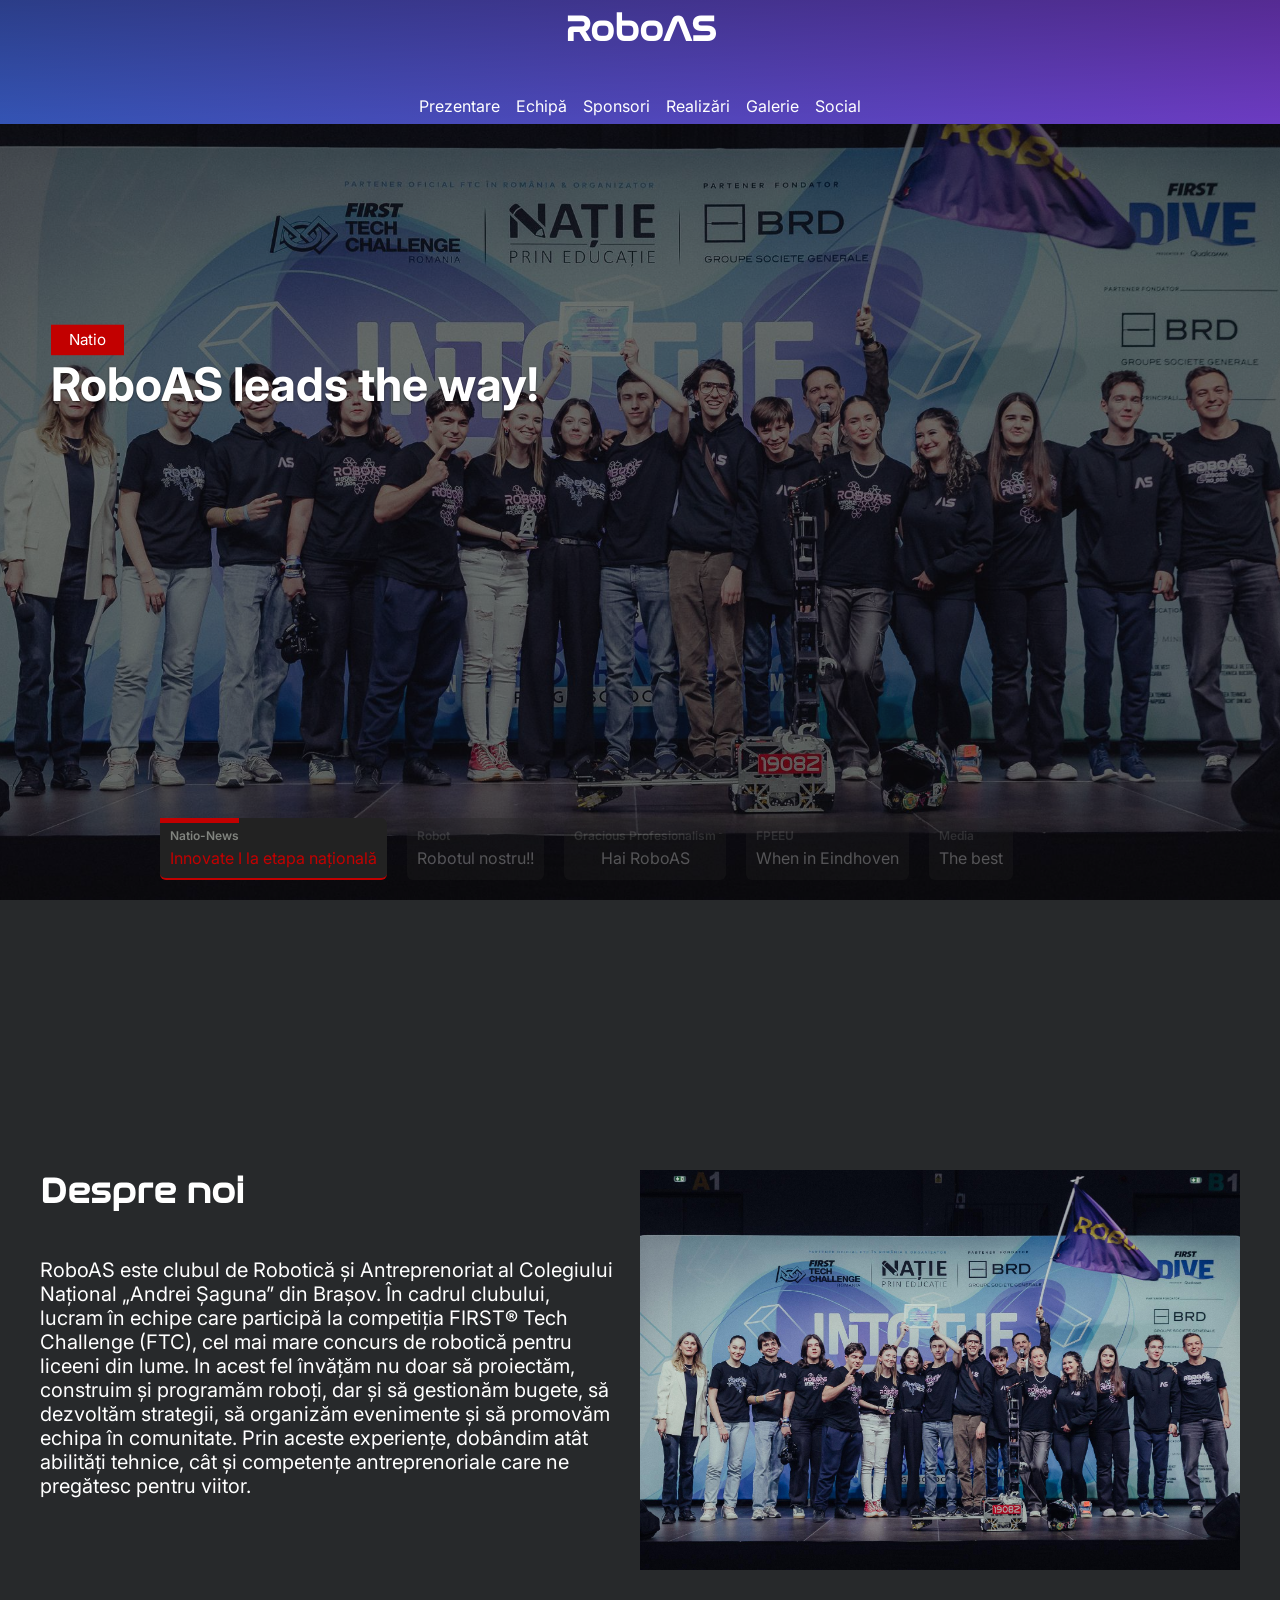
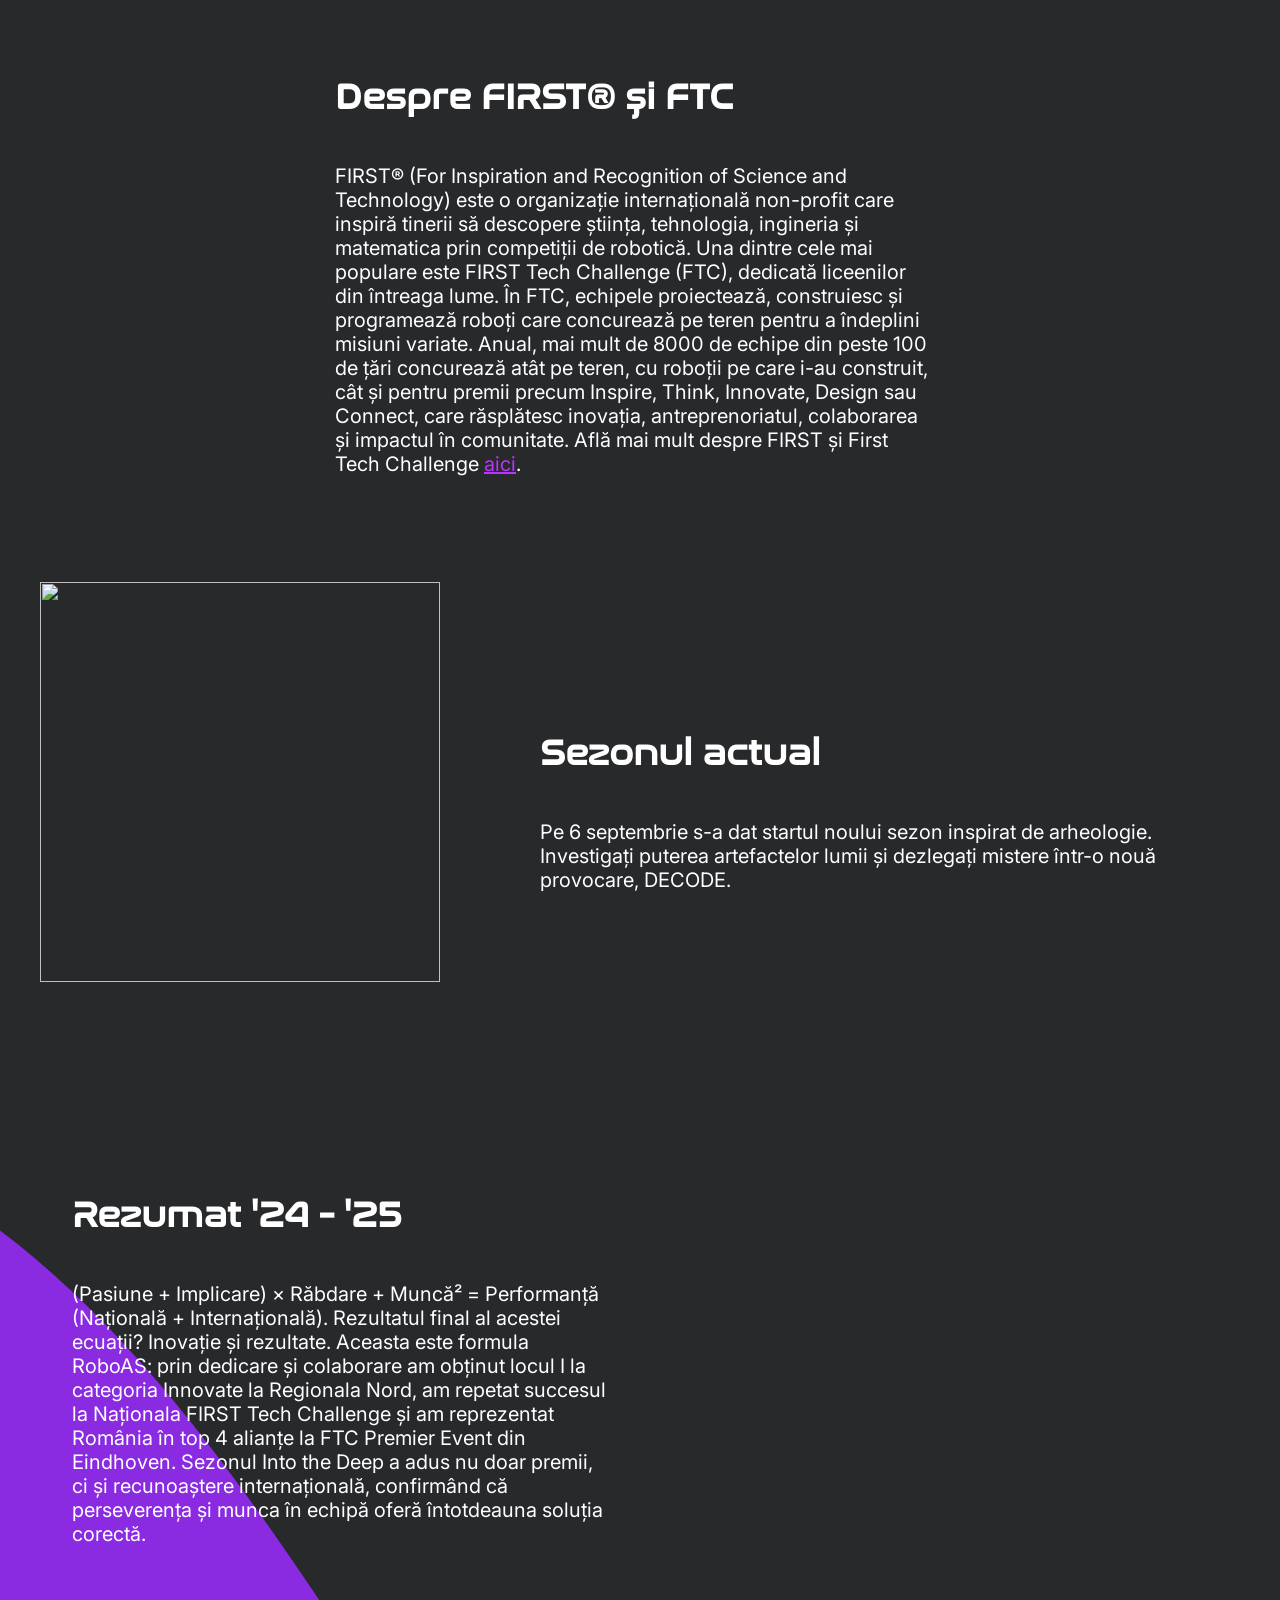
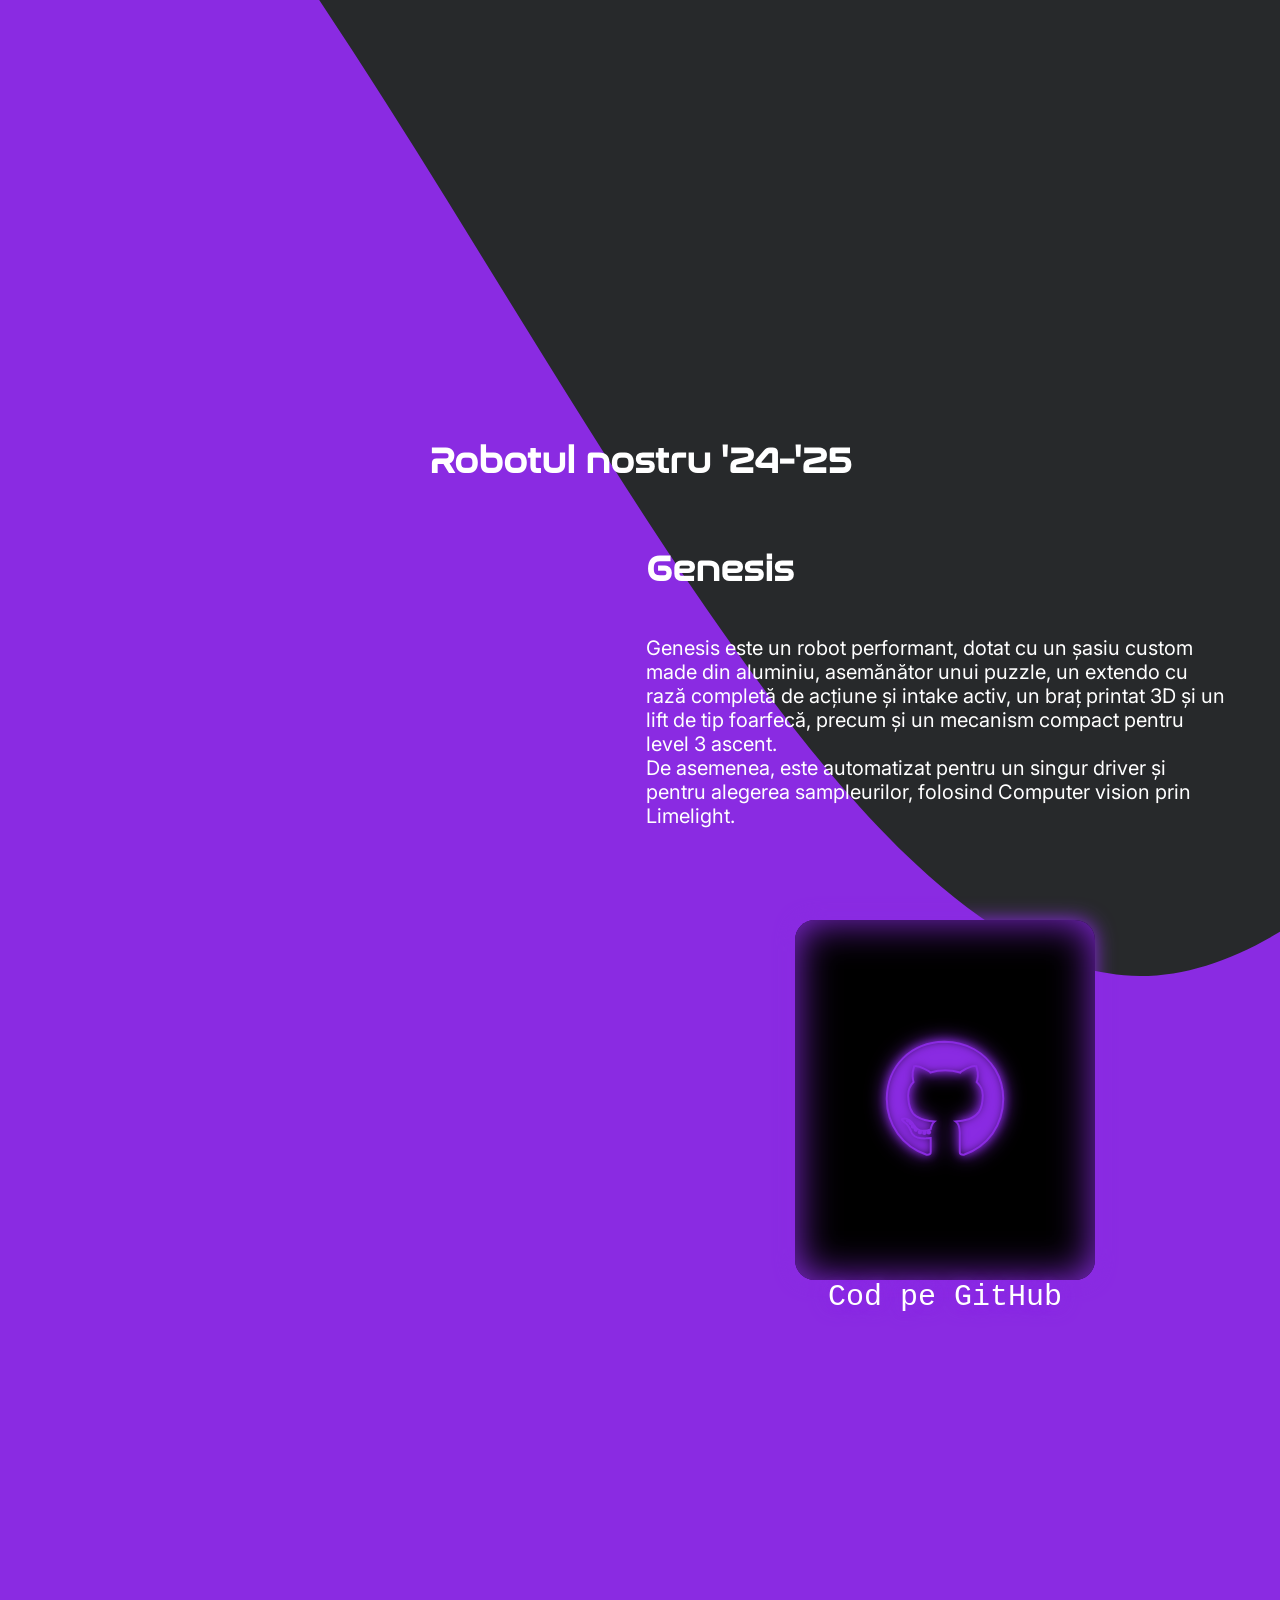
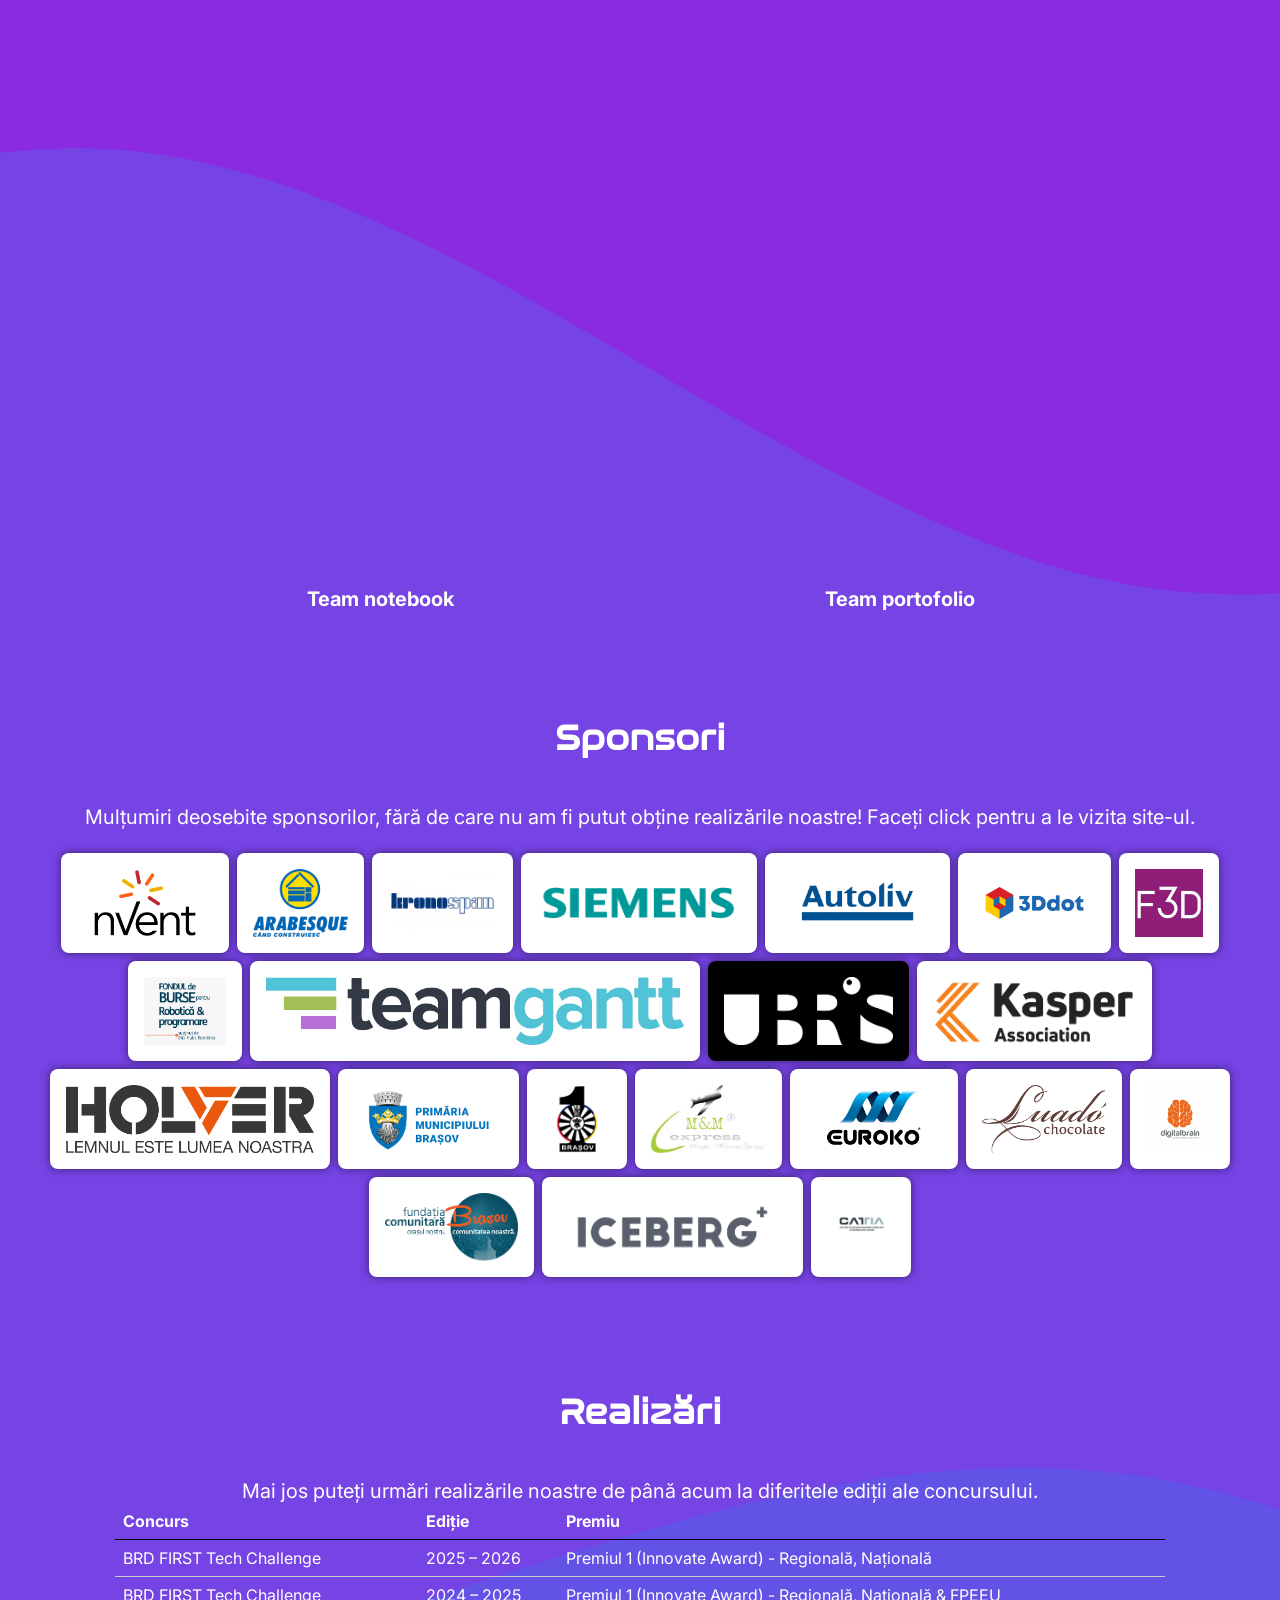
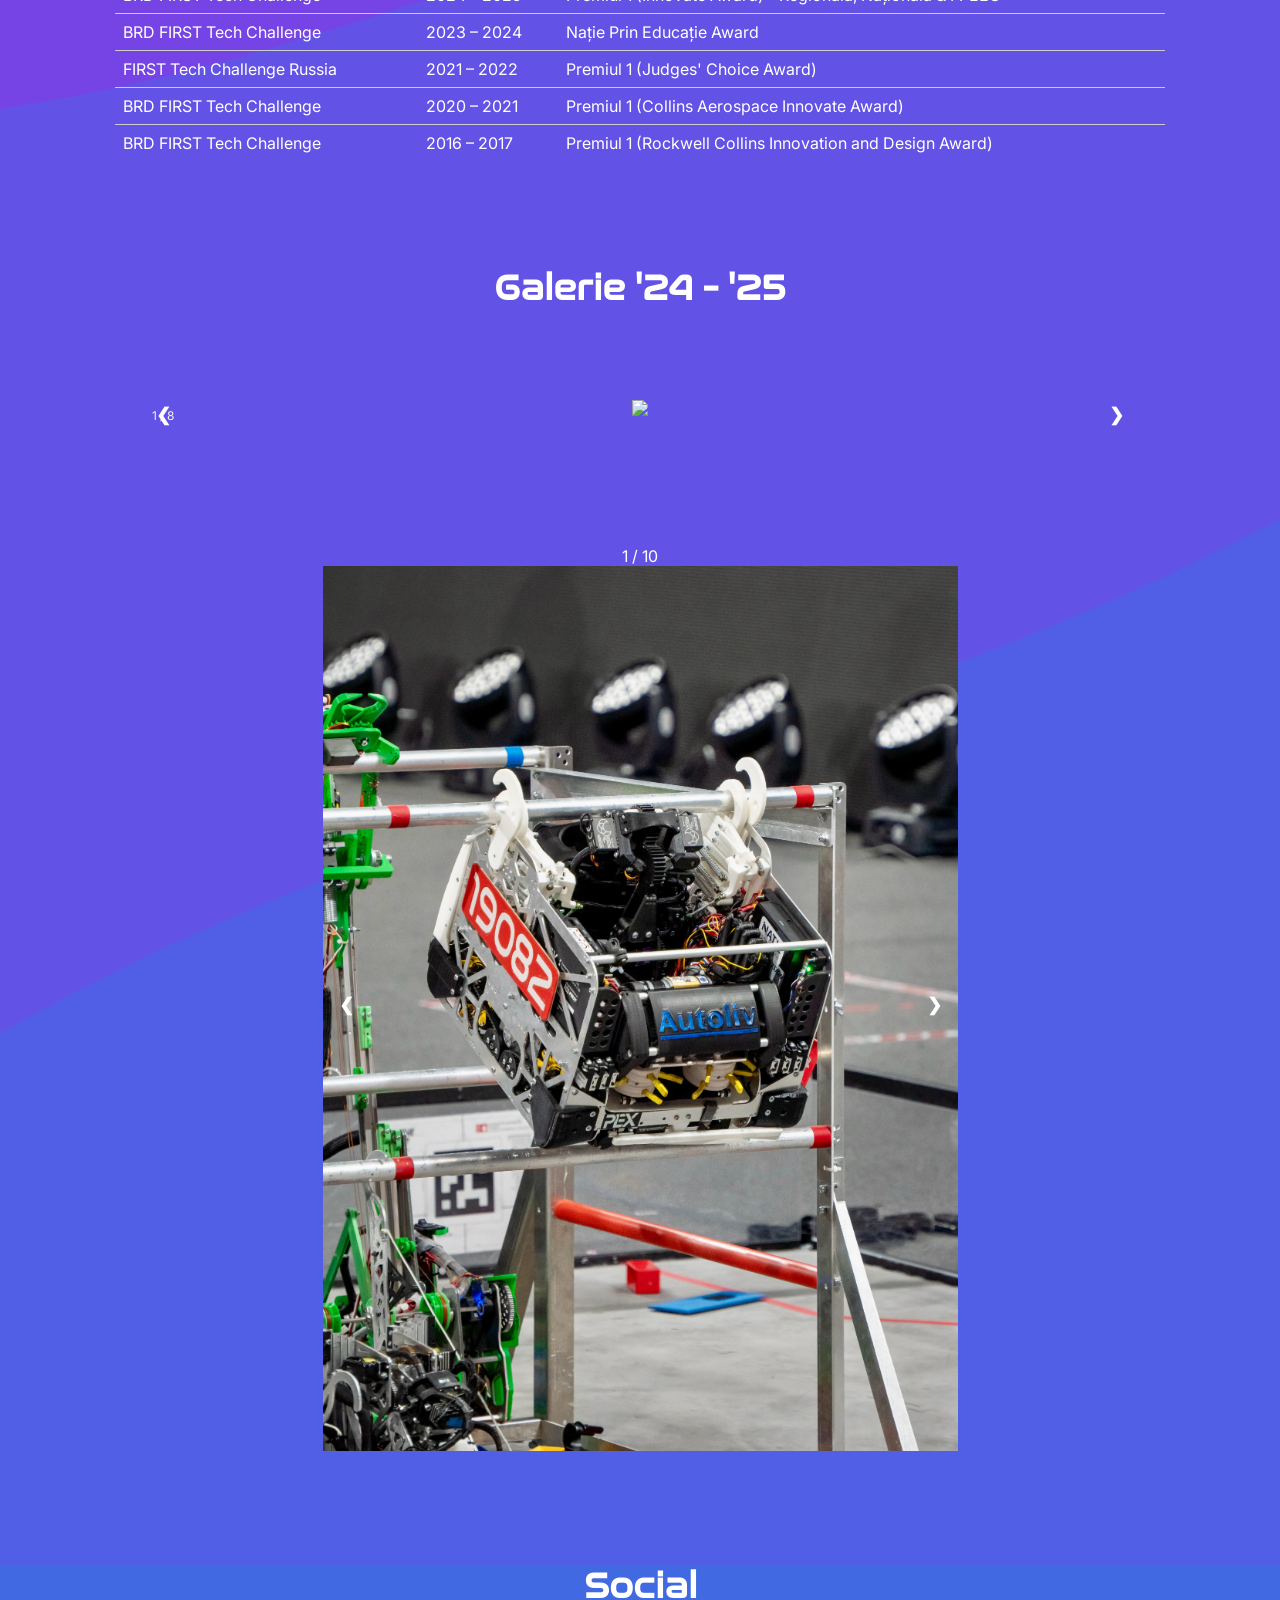
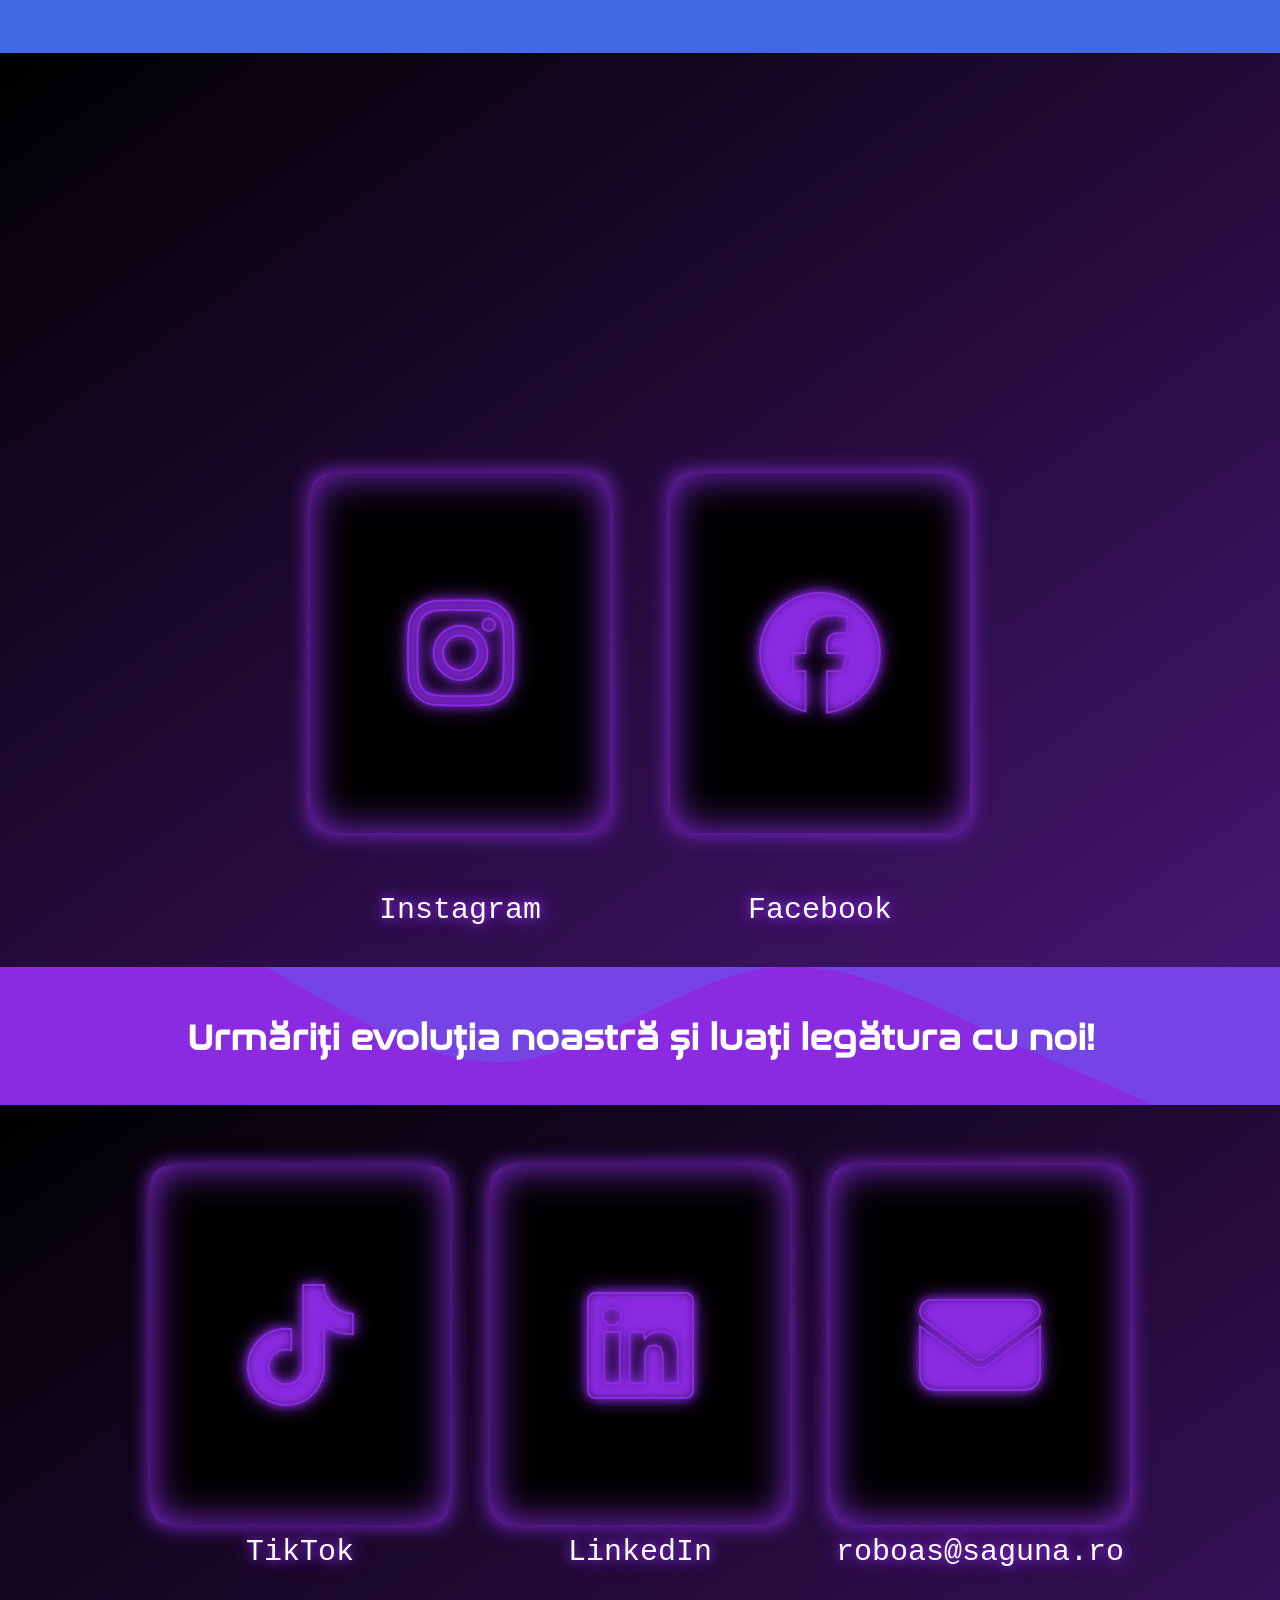
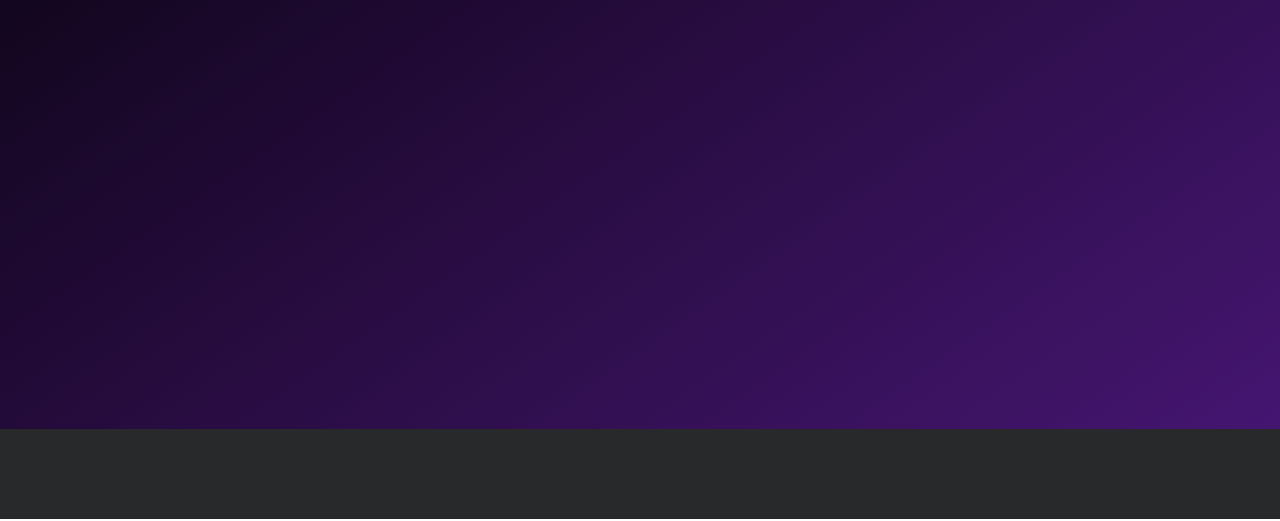
==== index.html @ 865a3ab8 "updated awards won" ====
<!DOCTYPE html>
<html>
	<head>
		<title>RoboAs &#128295; 19082</title>
		<meta charset="utf-8">
		<meta name='viewport' content='width=device-width, initial-scale=1, maximum-scale=1.0, user-scalable=0'>
		<link rel="shortcut icon" href="static/logo_roboas.png">
		<link rel="stylesheet" type="text/css" href="ui/carousel.css">

		<link rel="stylesheet" type="text/css" href="app.css">
		<link rel="preconnect" href="https://fonts.googleapis.com">
		<link rel="preconnect" href="https://fonts.gstatic.com" crossorigin>
		<link href="https://fonts.googleapis.com/css2?family=Inter:wght@400;700&family=Roboto+Mono&display=swap" rel="stylesheet">
		<link rel="stylesheet" href="https://cdnjs.cloudflare.com/ajax/libs/font-awesome/6.5.0/css/all.min.css">

		<script src="https://ajax.googleapis.com/ajax/libs/jquery/3.5.1/jquery.min.js"></script>
		<script src="app.js"></script>
		<script src="membri-helper.js"></script>
	</head>
	<body>
		<!--
			Created by Tea (si un pic de ajutor de la Varvara) with ❤ and inherited from Domi
		-->
		<header>
			<h1 class="misc-mono"><a href="#top">RoboAS</a></h1>
			<ul>
				<li><a href="#prezentare">Prezentare</a></li>
				<li><a href="#echipa">Echipă</a></li>
				<li><a href="#sponsori">Sponsori</a></li>
				<li><a href="#realizari">Realizări</a></li>
				<li><a href="#galerie">Galerie</a></li>
				<li><a href="#social">Social</a></li>
			</ul>
			<button class="-openmenu"><img src="static/icon_menu.svg"></button>
		</header>
		<div>
			<div class="carousel">
				<div class="progress-bar progress-bar--primary hide-on-desktop">
				  <div class="progress-bar__fill"></div>
				</div>
			  
			  <div class="main-post-wrapper">
				
				<div class="slides">
				  <article class="main-post main-post--active">
					<div class="main-post__image">
					  <img src= "ui/scenaNatio.jpg" loading="lazy" />
					</div>
					<div class="main-post__content">
					  <div class="main-post__tag-wrapper">
						<span class="main-post__tag">Natio</span>
					  </div>
					  <h1 class="main-post__title">RoboAS leads the way!</h1>
					</div>
				  </article>
				  <article class="main-post main-post--not-active">
					<div class="main-post__image">
					  <img src="static/verticalSlider/robotHang.jpg" loading="lazy" />
					</div>
					<div class="main-post__content">
					  <div class="main-post__tag-wrapper">
						<span class="main-post__tag">Video</span>
					  </div>
					  <h1 class="main-post__title">Pro-Bot</h1>
					  <a class="main-post__link" href="#" id="open-video">
							<svg
							  class="main-post__link-icon main-post__link-icon--play-btn"
							  width="30"
							  height="30"
							  viewBox="0 0 20 20"
							  fill="none"
							  xmlns="http://www.w3.org/2000/svg"
							>
							  <circle
								cx="10"
								cy="10"
								r="9"
								stroke="#C20000"
								stroke-width="2"
							  />
							  <path d="M14 10L8 6V14L14 10Z" fill="white" />
							</svg>
							<span class="main-post__link-text">play video</span>
						  </a>
					</div>
				  </article>
				  <article class="main-post main-post--not-active">
					<div class="main-post__image">
					  <img src="static/FlagRoboASmomentwow.jpg" loading="lazy" />
					</div>
					<div class="main-post__content">
					  <div class="main-post__tag-wrapper">
						<span class="main-post__tag">Regio</span>
					  </div>
					  <h1 class="main-post__title">All for one and one for all
					  </h1>
					</div>
				  </article>
					<!-- NEW SLIDE 4 -->
					<article class="main-post main-post--not-active">
					<div class="main-post__image">
						<img src="static/cuByteforce.jpg" loading="lazy" />
					</div>
					<div class="main-post__content">
						<div class="main-post__tag-wrapper">
						<span class="main-post__tag">FPEEU</span>
						</div>
						<h1 class="main-post__title">The FPEEU Experience</h1>
						<a class="main-post__link" href="#">
						<svg class="main-post__link-icon main-post__link-icon--arrow" width="37" height="12" viewBox="0 0 37 12" fill="none" xmlns="http://www.w3.org/2000/svg">
							<path d="M0 6H36.0001M36.0001 6L31.0001 1M36.0001 6L31.0001 11" stroke="white" />
						</svg>
						</a>
					</div>
					</article>
					<!-- NEW SLIDE 5 -->
					<article class="main-post main-post--not-active">
					<div class="main-post__image">
						<img src="static/aplauzeCrazy.jpg" loading="lazy" />
					</div>
					<div class="main-post__content">
						<div class="main-post__tag-wrapper">
						<span class="main-post__tag">FPEEU</span>
						</div>
						<h1 class="main-post__title">Proud to represent Romania</h1>
						<a class="main-post__link" href="#">
						<svg class="main-post__link-icon main-post__link-icon--arrow" width="37" height="12" viewBox="0 0 37 12" fill="none" xmlns="http://www.w3.org/2000/svg">
							<path d="M0 6H36.0001M36.0001 6L31.0001 1M36.0001 6L31.0001 11" stroke="white" />
						</svg>
						</a>
					</div>
					</article>
				</div>
			</div>
			  
			  <div class="posts-wrapper hide-on-mobile">
				<article class="post post--active">
				  <div class="progress-bar">
					<div class="progress-bar__fill"></div>
				  </div>
				  <div class="post__header">
					<span class="post__tag">Natio-News</span>
				  </div>
				  <h2 class="post__title">Innovate I la etapa națională</h2>
				</article>
				<article class="post">
				  <div class="progress-bar">
					<div class="progress-bar__fill"></div>
				  </div>
				  <div class="post__header">
					<span class="post__tag">Robot </span>
				  </div>
				  <h2 class="post__title">Robotul nostru!!</h2>
				</article>
				<article class="post">
				  <div class="progress-bar">
					<div class="progress-bar__fill"></div>
				  </div>
				  <div class="post__header">
					<span class="post__tag">Gracious Profesionalism</span>
				  </div>
				  <h2 class="post__title">Hai RoboAS
				  </h2>
				</article>
				<!-- NEW POST 4 -->
				<article class="post">
				<div class="progress-bar">
					<div class="progress-bar__fill"></div>
				</div>
				<div class="post__header">
					<span class="post__tag">FPEEU</span>
				</div>
				<h2 class="post__title">When in Eindhoven</h2>
				</article>
				<!-- NEW POST 5 -->
				<article class="post">
				<div class="progress-bar">
					<div class="progress-bar__fill"></div>
				</div>
				<div class="post__header">
					<span class="post__tag">Media</span>
				</div>
				<h2 class="post__title">The best</h2>
				</article>
			  </div>
			  </div>
		</div>
		<div id="section-2">
			<span id="prezentare"></span>
			<div class="-content">
				<div class="-left">
					<h2 class="misc-mono">Despre noi</h2>
					<p>RoboAS este clubul de Robotică și Antreprenoriat al Colegiului Național „Andrei Șaguna” din Brașov. În cadrul clubului, lucram în echipe care participă la competiția FIRST® Tech Challenge (FTC), cel mai mare concurs de robotică pentru liceeni din lume. In acest fel învățăm nu doar să proiectăm, construim și programăm roboți, dar și să gestionăm bugete, să dezvoltăm strategii, să organizăm evenimente și să promovăm echipa în comunitate. Prin aceste experiențe, dobândim atât abilități tehnice, cât și competențe antreprenoriale care ne pregătesc pentru viitor.</p>
				</div>
				<div class="-right">
					<img src="ui/scenaNatio.jpg">
				</div>  
			</div>
		</div>
		<div id="section-12">
			<div class="-content">	
				<div class="-right">
					<h2 class="misc-mono">Despre FIRST® și FTC</h2>
					<p>FIRST® (For Inspiration and Recognition of Science and Technology) este o organizație internațională non-profit care inspiră tinerii să descopere știința, tehnologia, ingineria și matematica prin competiții de robotică. Una dintre cele mai populare este FIRST Tech Challenge (FTC), dedicată liceenilor din întreaga lume. În FTC, echipele proiectează, construiesc și programează roboți care concurează pe teren pentru a îndeplini misiuni variate. 
					Anual, mai mult de 8000 de echipe din peste 100 de țări concurează atât pe teren, cu roboții pe care i-au construit, cât și pentru premii precum Inspire, Think, Innovate, Design sau Connect, care răsplătesc inovația, antreprenoriatul, colaborarea și impactul în comunitate.
					Află mai mult despre FIRST și First Tech Challenge  <a href="https://www.firstinspires.org/robotics/ftc" style="font-size: 20px;">aici</a>.</p>
					</p>
				</div>  
			</div>
		</div>
		<div id="section-7">
			<div class="-content">
				<div class="-left">
					<img src=" https://usfirststg.prod.acquia-sites.com/sites/default/files/2024-banner/first_age_ftc_decode_logoanimation_gif_800x800%20(1)%20(2).gif" style="width: 400px; height: 400px;">
				</div>	
				<div class="-right">
					<h2 class="misc-mono">Sezonul actual</h2>
					<p>Pe 6 septembrie s-a dat startul noului sezon inspirat de arheologie. Investigați puterea artefactelor lumii și dezlegați mistere într-o nouă provocare, DECODE.</p>
				</div>
			</div>
		</div>
		<div id="section-11">
			<div class="-content">
				<div class="-left">
					<h2 class="misc-mono">Rezumat '24 - '25</h2>
					<p>(Pasiune + Implicare) × Răbdare + Muncă² = Performanță (Națională + Internațională).
					Rezultatul final al acestei ecuații? Inovație și rezultate.
					Aceasta este formula RoboAS: prin dedicare și colaborare am obținut locul I la categoria Innovate la Regionala Nord, am repetat succesul la Naționala FIRST Tech Challenge și am reprezentat România în top 4 alianțe la FTC Premier Event din Eindhoven.
					Sezonul Into the Deep a adus nu doar premii, ci și recunoaștere internațională, confirmând că perseverența și munca în echipă oferă întotdeauna soluția corectă.
					</p>
				</div>
				<div class="-right">
					<iframe width="560" height="315" 
						src="https://www.youtube.com/embed/1g72RkGQuY4" 
						title="FTC Romania Championship 2025" 
						frameborder="0" 
						allow="accelerometer; autoplay; clipboard-write; encrypted-media; gyroscope; picture-in-picture; web-share" 
						allowfullscreen>
					</iframe>
				</div>
			</div>
			<div class="-content">
				<div class="-left" >
					<iframe width="560" height="315" src="https://www.youtube.com/embed/J5oWMVAigro?si=tnRB-kYX1Fngaeyj" title="YouTube video player" frameborder="0" allow="accelerometer; autoplay; clipboard-write; encrypted-media; gyroscope; picture-in-picture; web-share" referrerpolicy="strict-origin-when-cross-origin" allowfullscreen></iframe>
				</div>
				<div class="-right">
					<iframe width="560" height="315" src="https://www.youtube.com/embed/-XIHdKwcXwI?si=QbAnOB3ZXuBxhbAq" title="YouTube video player" frameborder="0" allow="accelerometer; autoplay; clipboard-write; encrypted-media; gyroscope; picture-in-picture; web-share" referrerpolicy="strict-origin-when-cross-origin" allowfullscreen></iframe>
				</div>
			</div>
		</div>
		<div id="section-9">
			<h2 class="misc-mono">Robotul nostru '24-'25</h2>
			<div id="robot-content">
				<div class="-content">
					<div class="-left">
						<iframe width="560" height="315" src="https://www.youtube.com/embed/nQ9gmPZpLiU?si=t0xig2js9LCks_OU" title="YouTube video player" frameborder="0" allow="accelerometer; autoplay; clipboard-write; encrypted-media; gyroscope; picture-in-picture; web-share" referrerpolicy="strict-origin-when-cross-origin" allowfullscreen></iframe>
					</div>	
					<div class="-right">
						<h2 class="misc-mono genesis">Genesis</h2>
						<p>Genesis este un robot performant, dotat cu un șasiu custom made din aluminiu, asemănător unui puzzle, un extendo cu rază completă de acțiune și intake activ, un braț printat 3D și un lift de tip foarfecă, precum și un mecanism compact pentru level 3 ascent.</p>
						<p>De asemenea, este automatizat pentru un singur driver și pentru alegerea sampleurilor, folosind Computer vision prin Limelight.</p>
					</div>
				</div>
				<div id="robot-down">
					<div id="robot-left">
						<iframe src="https://outlook195829.autodesk360.com/shares/public/SH286ddQT78850c0d8a4816c66db01d60c72?mode=embed"  width="500px" height="500px" allowfullscreen="true" webkitallowfullscreen="true" mozallowfullscreen="true"  frameborder="0" align:left></iframe>
					</div>
					<div id="robot-right">
						<a href="https://github.com/Robo-AS">
							<div class="glow-button">
								<i class="fa-brands fa-github"></i>
							</div>
							<span class="glow-label">Cod pe GitHub</span>
						</a>
					</div>
				</div>
				<style>
					.pdf-desktop {
					display: block;
					width: 500px;
					height: 750px;
				}

				.pdf-desktop embed {
					width: 500px;
					height: 750px;
				}

				.pdf-mobile {
					display: none;
					margin: 20px 0;
				}

				@media only screen and (max-width: 768px) {
					.pdf-desktop {
					display: none;
					}

					.pdf-mobile {
					display: block;
					}

					#section-9, 
					#robot-content, 
					#robot-content .-content, 
					#robot-content .-left, 
					#robot-content .-right,
					#robot-down,
					#materials,
					#materials #robot-left,
					#materials #robot-right {
						padding-right: 20px; /* forces content to align left */
						box-sizing: border-box; /* ensures padding works correctly */
					}

					#section-9 iframe,
					#section-9 embed,
					#section-9 a,
					#section-9 p,
					#section-9 h2 {
						width: 500px !important;
						max-width: 100% !important;
						padding-right: 0;
					}

					#robot-content .-left {
						padding-left: 0 !important;   /* remove any left padding */
						margin-left: 0 !important;    /* remove any left margin */
						width: 100%;                  /* full width of parent */
						display: block;               /* remove flex if causing issues */
					}

					#robot-content .-left iframe {
						width: 100% !important;       /* full width of the div */
						max-width: 100%;
						margin: 0;                     /* remove iframe margin */
						display: block;
					}


					#section-9 iframe{
						padding-right: 50px;
						width: 600px !important;
						height: 275px !important;
						display: block;
						margin: 0 auto;
					}

					#section-9 .-right p{
						padding-right: 100px;
						padding-left: 20px;
					}
					
					#section-8, #section-11, #section-6 .misc-mono{
						padding-left: 50px;
					}

					#robot-content .-content {
						display: block; /* stack left and right on mobile */
					}

					#robot-down, #materials {
						display: block; /* stack sections vertically */
					}

					#robot-right a {
						display: inline-block; /* keep it inline-block for margin adjustments */
						margin-left: 50px   /* <-- change this value to move it further right */
					}
					
					#robot-right span {
						display: inline-block; /* keep it inline-block for margin adjustments */
						margin-right: 80px;     /* <-- change this value to move it further right */
					}

					/* Move PDF links to the left adjustably */
					#materials .pdf-mobile a, h2 {
						display: inline-block;    /* shrink to content width */
						position: relative;       /* allow shifting */
						left: -45px;              /* <-- adjust this value to move left or right */
					}

					#section-4 h2{
						padding-left: 75px;
					}

					#section-9 h2{
						padding-left: 35px;
					}

					  #section-6 > h2{
						text-align: center;
						padding-bottom: 5vh;
					}
					
					h2.misc-mono {
						text-align: center;
						margin: 0 auto 20px auto; /* centers + gives bottom space */
						padding: 0; /* remove leftover padding */
						}

				}
				</style>
				<div id="materials">
				<div id="robot-left">
					<div class="pdf-desktop">
					<embed src="static/notebook.pdf" type="application/pdf">
					</div>
					<div class="pdf-mobile">
					<a href="static/notebook.pdf" target="_blank">📄 View Team Notebook (PDF)</a>
					</div>
					<h2>Team notebook</h2>
				</div>

				<div id="robot-right">
					<div class="pdf-desktop">
					<embed src="static/portofolio.pdf" type="application/pdf">
					</div>
					<div class="pdf-mobile">
					<a href="static/portofolio.pdf" target="_blank">📄 View Team Portfolio (PDF)</a>
					</div>
					<h2>Team portofolio</h2>
				</div>
				</div>

			</div>
		</div>
		<!--
		<div id="section-3">
			<span id="echipa"></span>
			<h2 class="misc-mono">Membrii echipei</h2>
			<p></p>Apasă pe fiecare pentru mai multe detalii.</p>
			<div class="-sub"></div>
			<div class="-anterior">
				<h3 class = "misc-mono">Foști membri</h3>
				<ul>
					<li>Angel Huminic</li>
					<li>Miruna Lungu</li>
					<li>Daria Marica</li>
					<li>Mihnea Toader</li>
					<li>Cesare Platano</li>
					<li>Diana Catana</li>
					<li>Valentin Belciu</li>
					<li>Andrei Ene</li>
					<li>Ovidiu Antal</li>
					<li>Ioana Neguț</li>
					<li>Andrei Drăgoi</li>
					<li>Daria Damian</li>
					<li>Răzvan Boie</li>
					<li>Darius Ungureanu</li>
					<li>Adrian Cucoș</li>
					<li>Victor Gheorghe</li>
					<li>Andrei Chițu</li>
					<li>Andrada Marica</li>
					<li>Vlad Simion</li>
					<li>Sergiu Blaj</li>
					<li>Andrei Popică</li>
					<li>Sebastian Pomârleanu</li>
					<li>Paul Pintea</li>
					<li>Mircea Marilă</li>
					<li>Andrei Balinth</li>
					<li>Ana Răduș</li>
					<li>David Iustin Brătucu</li>
					<li>Maria Vasilescu</li>
					<li>Mircea Bodean</li>
					<li>Vlad Ștefan Deaconu</li>
					<li>Alexia Muncaciu</li>
					<li>Anastasia Muncaciu</li>
					<li>Daria Pampu-Romanescu</li>
					<li>Darius Chițu</li>
					<li>Rareș Buteică</li>
					<li>Vlad Cobenciuc</li>
					<li>David Ioan Abrudan</li>
					<li>Dennis Bart</li>
					<li>Flavia Trifu</li>
					<li>Ioan Iulian Ungureanu</li>
					<li>Mihnea Andrei Grigore</li>
					<li>Rareș Garalbatin</li>
					<li>Andrei Borcoman</li>
					<li>Dominic Satnoianu</li>
					<li>George Cărpinișan</li>
					<li>Ioana Popa</li>
					<li>Robert Brîndea</li>
					<li>Teodor Neagoe</li>
				</ul>
			</div>
			<div class="-about" style="opacity: 0; pointer-events: none;">
				<button onclick="section3ToggleUser(); section3ToggleUser(parseInt(section3CurrentlyOpenedUser) - 1);">&#10094;</button>
				<div>
					<img src="https://dummyimage.com/300">
					<div class="-content">
						<button class="-close">&times;</button>
						<h2></h2>
						<table>
							<tbody>
								<tr>
									<td><b>Vârstă:</b> <span class="-age">16 ani</span></td>
									<td><b>Clasa:</b> <span class="-class">a XI-a B</span></td>
								</tr>
								<tr>
									<td colspan="2"><b>Pasiuni:</b> <span class="-passion">fructul pasiunii</span></td>
								</tr>
							</tbody>
						</table>
						<ul class="-roluri">
							<li data-id="0">Programare</li>
							<li data-id="1">Mecatronica</li>
							<li data-id="2">Marketing & PR</li>
						</ul>
						<p class="-descriere">Lorem ipsum dolor sit amet, consectetur adipisicing elit, sed do eiusmod tempor incididunt ut labore et dolore magna aliqua. Ut enim ad minim veniam, quis nostrud exercitation ullamco laboris nisi ut aliquip ex ea commodo consequat. Duis aute irure dolor in reprehenderit in voluptate velit esse cillum dolore eu fugiat nulla pariatur. Excepteur sint occaecat cupidatat non proident, sunt in culpa qui officia deserunt mollit anim id est laborum.</p>
					</div>
				</div>
				<button onclick="section3ToggleUser(); section3ToggleUser(parseInt(section3CurrentlyOpenedUser) + 1);">&#10095;</button>
			</div>
		</div>
	-->
		<div id="section-4">
            <span id="sponsori"></span>
            <h2 class="misc-mono">Sponsori</h2>
            <p>Mulțumiri deosebite sponsorilor, fără de care nu am fi putut obține realizările noastre! Faceți click pentru a le vizita site-ul.</p>
            <div class="-sponsors">
                <div class="image-frame">
                    <a href="https://www.nvent.com/ro-ro/"><img src="static/sponsori/nvent.jpg" id="kronospan"></a>
                </div>
                <div class="image-frame">
                    <a href="https://arabesque.ro"><img src="static/sponsori/arabesque.png" id="kronospan"></a>
                </div>
                <div class="image-frame">
                    <a href="https://kronospan.com/ro_RO/"><img src="static/sponsori/kronospan.png" id="kronospan"></a>
                </div>
                <div class="image-frame">
                    <a href="https://www.siemens.com/ro/ro.html"><img src="static/sponsori/siemens.png" id="kronospan"></a>
                </div>
                <div class="image-frame">
                    <a href="https://careerromania.autoliv.com"><img src="static/sponsori/autoliv.png" id="kronospan"></a>
                </div>
                <div class="image-frame">
                    <a href="https://3ddot.ro/"><img src="static/sponsori/3ddot.jpg" id="kronospan"></a>
                </div>
                <div class="image-frame">
                    <a href="https://www.filamente3d.ro/"><img src="static/sponsori/f3d.jpg" id="kronospan"></a>
                </div>
                <div class="image-frame">
                    <a href="https://fundatiacomunitarabucuresti.ro/"><img src="static/sponsori/ing.jpg" id="kronospan"></a>
                </div>
                <div class="image-frame">
                    <a href="https://www.teamgantt.com"><img src="static/sponsori/gantt.jpg" id="kronospan"></a>
                </div>	
                <div class="image-frame ubris">
                    <a href="https://ubris.com"><img src="static/sponsori/ubris.png" id="ubris"></a>
                </div>
                <div class="image-frame">
                    <a href="https://www.kasper-development.ro"><img src="static/sponsori/kasper.png" id="kronospan"></a>
                </div>
                <div class="image-frame">
                    <a href="https://www.holver.ro"><img src="static/sponsori/holver.png" id="kronospan"></a>
                </div>
                <div class="image-frame">
                    <a href="https://www.brasovcity.ro"><img src="static/sponsori/primaria.png" id="kronospan"></a>
                </div>
                <div class="image-frame">
                    <a href="https://rt1.ro"><img src="static/sponsori/roundtable.jpg" id="kronospan"></a>
                </div>
                <div class="image-frame">
                    <a href="https://transferairport.ro/ro/"><img src="static/sponsori/mmexpress.jpg" id="kronospan"></a>
                </div>
                <div class="image-frame">
                    <a href="https://www.euroko.ro/"><img src="static/sponsori/euroko.jpg" id="kronospan"></a>
                </div>
				<div class="image-frame">
                    <a href="https://luado.ro/"><img src="static/sponsori/luado.png" id="kronospan"></a>
                </div>
				<div class="image-frame">
                    <a href="https://www.digitalbrain.ro/"><img src="static/sponsori/digitalbrain.jpg" id="kronospan"></a>
                </div>
				<div class="image-frame">
                    <a href="https://fundatiacomunitarabrasov.ro/"><img src="static/sponsori/fundatiacomunitarabrasov.png" id="kronospan"></a>
                </div>
				<div class="image-frame">
                    <a href="https://www.iceberg.plus/"><img src="static/sponsori/icebergplus.png" id="kronospan"></a>
                </div>
				<div class="image-frame">
                    <a href="https://cattiabrasov.ro/"><img src="static/sponsori/cattia.png" id="kronospan"></a>
                </div>
            </div>
        </div>
		<div id="section-5">
			<span id="realizari"></span>
			<h2 class="misc-mono">Realizări</h2>
			<p>Mai jos puteți urmări realizările noastre de până acum la diferitele ediții ale concursului.</p>
			<table class="-realizari">
				<thead>
					<tr>
						<th>Concurs</th>
						<th>Ediție</th>
						<th>Premiu</th>
					</tr>
				</thead>
				<tbody>
					<tr>
						<td>BRD FIRST Tech Challenge</td>
						<td>2025 &ndash; 2026</td>
						<td>Premiul 1 (Innovate Award) - Regională, Națională</td>
					</tr>
					<tr>
						<td>BRD FIRST Tech Challenge</td>
						<td>2024 &ndash; 2025</td>
						<td>Premiul 1 (Innovate Award) - Regională, Națională & FPEEU</td>
					</tr>
					<tr>
						<td>BRD FIRST Tech Challenge</td>
						<td>2023 &ndash; 2024</td>
						<td>Nație Prin Educație Award</td>
					</tr>
					<tr>
						<td>FIRST Tech Challenge Russia</td>
						<td>2021 &ndash; 2022</td>
						<td>Premiul 1 (Judges' Choice Award)</td>
					</tr>
					<tr>
						<td>BRD FIRST Tech Challenge</td>
						<td>2020 &ndash; 2021</td>
						<td>Premiul 1 (Collins Aerospace Innovate Award)</td>
					</tr>
					<tr>
						<td>BRD FIRST Tech Challenge</td>
						<td>2016 &ndash; 2017</td>
						<td>Premiul 1 (Rockwell Collins Innovation and Design Award)</td>
					</tr>
				</tbody>
			</table>
		</div>
		<div id="section-8">
			<h2 class="misc-mono"><span id="galerie"></span>Galerie '24 - '25</h2>
			<div class="slideshow-container">
				<div class="mySlides fade">
				  <div class="numbertext">1 / 8</div>
				  <img src="static/regioslider/premiustand.jpg" style="width:100%">
				  <div class="text"></div>
				</div>
				<div class="mySlides fade">
					<div class="numbertext">2 / 8</div>
					<img src="static/regioslider/premiustandNatio.jpg" style="width:100%">
					<div class="text"></div>
				</div>
				<div class="mySlides fade">
				  <div class="numbertext">3 / 8</div>
				  <img src="static/regioslider/galeria.jpg" style="width:100%">
				  <div class="text"></div>
				</div>
				<div class="mySlides fade">
				  <div class="numbertext">4 / 8</div>
				  <img src="static/regioslider/meci.png" style="width:100%">
				  <div class="text"></div>
				</div>
				<div class="mySlides fade">
					<div class="numbertext">5 / 8</div>
					<img src="static/regioslider/oameni.jpg" style="width:100%">
					<div class="text"></div>
				</div>
				<div class="mySlides fade">
					<div class="numbertext">6 / 8</div>
					<img src="static/regioslider/cuvectron.jpg" style="width:100%">
					<div class="text"></div>
				</div>
				<div class="mySlides fade">
					<div class="numbertext">7 / 8</div>
					<img src="static/regioslider/standNatio.png" style="width:100%">
					<div class="text"></div>
				</div>
				<div class="mySlides fade">
					<div class="numbertext">8 / 8</div>
					<img src="static/regioslider/radio.jpg" style="width:100%">
					<div class="text"></div>
				</div>
				<!-- Next and previous buttons -->
				<a class="prev" onclick="plusSlides(-1)">&#10094;</a>
				<a class="next" onclick="plusSlides(1)">&#10095;</a>
			  </div>
			  <br>
			  
			  <!-- The dots/circles -->
			  <div style="text-align:center">
				<span class="dot" onclick="currentSlide(1)"></span>
				<span class="dot" onclick="currentSlide(2)"></span>
				<span class="dot" onclick="currentSlide(3)"></span>
			  </div>
		</div>
		<div id="section-10">
			<div class="slideshow-container">
				<div class="mySlide fade">
					<div class="numbertext">1 / 10</div>
					<img src="static/verticalSlider/robotHang.jpg" style="width:100%">
					<div class="text"></div>
				</div>
				<div class="mySlide fade">
				  <div class="numbertext">2 / 10</div>
				  <img src="static/verticalSlider/robotBanner.jpg" style="width:100%">
				  <div class="text"></div>
				</div>
				<div class="mySlide fade">
					<div class="numbertext">3 / 10</div>
					<img src="static/verticalSlider/cararobot.png" style="width:100%">
					<div class="text"></div>
				</div>
				<div class="mySlide fade">
				  <div class="numbertext">4 / 10</div>
				  <img src="static/verticalSlider/biceps.png" style="width:100%">
				  <div class="text"></div>
				</div>
				<div class="mySlide fade">
				  <div class="numbertext">5 / 10</div>
				  <img src="static/verticalSlider/galerie.png" style="width:100%">
				  <div class="text"></div>
				</div>
				<div class="mySlide fade">
					<div class="numbertext">6 / 10</div>
					<img src="static/verticalSlider/inaintedemeci.png" style="width:100%">
					<div class="text"></div>
				</div>
				<div class="mySlide fade">
					<div class="numbertext">7 / 10</div>
					<img src="static/verticalSlider/stand.png" style="width:100%">
					<div class="text"></div>
				</div>
				<div class="mySlide fade">
					<div class="numbertext">8 / 10</div>
					<img src="static/verticalSlider/meci.png" style="width:100%">
					<div class="text"></div>
				</div>
				<div class="mySlide fade">
					<div class="numbertext">9 / 10</div>
					<img src="static/verticalSlider/dajosrobot.png" style="width:100%">
					<div class="text"></div>
				</div>
				<div class="mySlide fade">
					<div class="numbertext">10 / 10</div>
					<img src="static/verticalSlider/robotHang.jpg" style="width:100%">
					<div class="text"></div>
				</div>
				<!-- Next and previous buttons -->
				<a class="prev" onclick="plusSlides2(-1)">&#10094;</a>
				<a class="next" onclick="plusSlides2(1)">&#10095;</a>
			  </div>
			  <br>
			  
			  <!-- The dots/circles -->
			  <div style="text-align:center">
				<span class="dot" onclick="currentSlide(1)"></span>
				<span class="dot" onclick="currentSlide(2)"></span>
				<span class="dot" onclick="currentSlide(3)"></span>
			  </div>
		</div>
		<div id="section-6" class="footer">
			<h2 class="misc-mono"><span id="social"></span>Social</h2>
			<div id="desktop-only">
				<div id="instagram-wrapper">
					<div class="post-group">
					  <iframe src="https://www.instagram.com/p/DHsoOjaMomu/embed" width="300" height="360" frameborder="0" scrolling="no" allowtransparency="true"></iframe>
					  <iframe src="https://www.instagram.com/p/DHsoHLeMz6F/embed" width="300" height="360" frameborder="0" scrolling="no" allowtransparency="true"></iframe>
					  <iframe src="https://www.instagram.com/p/DHsoDOVsLXG/embed" width="300" height="360" frameborder="0" scrolling="no" allowtransparency="true"></iframe>
					</div>
				  
					<a href="https://www.instagram.com/roboas_19082?utm_source=ig_web_button_share_sheet&igsh=ZDNlZDc0MzIxNw==" class="insta-block">
					  	<div class="glow-button">
							<i class="fa-brands fa-instagram"></i>
						</div>
					    <span class="glow-label">Instagram</span>
					</a>
					<a href="https://www.facebook.com/roboas19082/" class="insta-block">
					  	<div class="glow-button">
							<i class="fa-brands fa-facebook"></i>
						</div>
					    <span class="glow-label">Facebook</span>
					</a>
				</div>
				<h2 class="misc-mono" style="text-align: center;"><span id="social"></span>Urmăriți evoluția noastră și luați legătura cu noi!</h2>
				<div id="social-wrapper">
					<a href="https://www.tiktok.com/@roboas_009?_t=ZN-8vYfJMIWEY2&_r=1">
						<div class="glow-button">
							<i class="fa-brands fa-tiktok"></i>
						</div>
						<span class="glow-label">TikTok</span>
					</a>
					<a href="https://www.linkedin.com/in/roboas-roboas-b322872a8/">
						<div class="glow-button">
							<i class="fa-brands fa-linkedin"></i>
						</div>
						<span class="glow-label">LinkedIn</span>
					</a>
					<a href="mailto:roboas@saguna.ro">
						<div class="glow-button">
							<i class="fa-solid fa-envelope"></i>
						</div>
						<span class="glow-label">roboas@saguna.ro</span>
					</a>
					<iframe id="map" src="https://www.google.com/maps/embed?pb=!1m18!1m12!1m3!1d11157.845537049632!2d25.58546705!3d45.6415555!2m3!1f0!2f0!3f0!3m2!1i1024!2i768!4f13.1!3m3!1m2!1s0x40b35b65948657bf%3A0xc9850a50e950e79e!2s%22Andrei%20%C5%9Eaguna%22%20National%20College!5e0!3m2!1sen!2sro!4v1661692474938!5m2!1sen!2sro" width="600" height="450" style="border:0;" allowfullscreen="" loading="lazy" referrerpolicy="no-referrer-when-downgrade"></iframe>
					<!-- <div id="text-wrapper">
						<h2>
							Urmăriți evoluția noastră și luați legătura cu noi.
						</h2>
					</div> -->
				</div>
			</div>
			<div id="mobile-only">
				<div id="mobile-social-wrapper">
					<a href="https://www.instagram.com/roboas_19082?utm_source=ig_web_button_share_sheet&igsh=ZDNlZDc0MzIxNw==">
						<div class="glow-button-mobile">
						  <i class="fa-brands fa-instagram"></i>
					  </div>
					  <span class="glow-label">Instagram</span>
				  </a>
					<a href="https://www.tiktok.com/@roboas_009?_t=ZN-8vYfJMIWEY2&_r=1">
						<div class="glow-button-mobile">
							<i class="fa-brands fa-tiktok"></i>
						</div>
						<span class="glow-label">TikTok</span>
					</a>
					<a href="mailto:roboas@saguna.ro" id="mail">
						<div class="glow-button-mobile">
							<i class="fa-solid fa-envelope"></i>
						</div>
						<span class="glow-label">roboas@saguna.ro</span>
					</a>
					<div id="text-wrapper2">
						<h3>
							Urmăriți evoluția noastră și luați legătura cu noi.
						</h3>
					</div>
				</div>
			</div>
			<style media="all">
				#mobile-only{display:none}
				#desktop-only{display:block}
				@media (max-width:800px){
				#desktop-only {display:none}
				#mobile-only {display:block}
				}
				</style>
		</div>
		<script src="ui/carousel.js"></script>
	</body>
</html>
---- ui/carousel.css ----
@import url("https://fonts.googleapis.com/css?family=Titillium+Web:400,700&display=swap");
*,
*::before,
*::after {
  box-sizing: border-box;
}

body {
  margin: 0;
  padding: 0;
  font-family: "Titillium Web", sans-serif;
}

.carousel {
  min-height: 100vh;
  position: relative;
}

.progress-bar {
  position: absolute;
  top: 0;
  left: 0;
  height: 5px;
  width: 100%;
}
.progress-bar__fill {
  width: 0;
  height: inherit;
  background: #c20000;
  transition: all 0.16s;
}
.progress-bar--primary {
  z-index: 2;
}

.main-post-wrapper {
  position: absolute;
  width: 100%;
  height: 100%;
}

.slides {
  width: 100%;
  height: 100%;
  position: relative;
  overflow: hidden;
}

.main-post {
  position: absolute;
  top: 100%;
  right: 0;
  left: 0;
  bottom: 0;
  width: 100%;
  height: 100%;
}
.main-post__image {
  position: absolute;
  top: 0;
  left: 0;
  width: 100%;
  height: 100%;
  bottom: 0;
}
.main-post__image img {
  width: 100%;
  height: 100%;
  display: block;
  object-fit: cover;
}
.main-post__image::before {
  content: "";
  display: block;
  position: absolute;
  top: 0;
  left: 0;
  width: 100%;
  height: 100%;
  background: rgba(14, 13, 14, 0.5);
}
.main-post__content {
  position: absolute;
  top: 40%;
  left: 4%;
  transform: translateY(-40%);
  color: #fff;
  width: 90%;
}
.main-post__tag-wrapper {
  margin: 0;
  display: inline-flex;
  overflow: hidden;
}
.main-post__tag {
  font-size: 0.95em;
  background: #c20000;
  padding: 6px 18px;
}
.main-post__title {
  font-weight: 700;
  font-size: 1.95em;
  line-height: 1.25;
  text-shadow: 0 1px 2px rgba(0, 0, 0, 0.5);
}
.main-post__link {
  text-decoration: none;
  color: #fff;
  text-transform: uppercase;
  letter-spacing: 1.5px;
  display: inline-flex;
  align-items: center;
}
.main-post__link-text {
  font-size: 0.9em;
}
.main-post__link-icon--arrow {
  margin-left: 12px;
}
.main-post__link-icon--play-btn {
  margin-right: 12px;
}

.main-post__link:hover .main-post__link-text,
.main-post__link:hover .main-post__link-icon--arrow path {
  color: #c20000;
  stroke: #c20000;
}

.main-post--active {
  top: 0;
  z-index: 1;
  transition: top 0.9s 0.4s ease-out;
}

.main-post--not-active {
  top: 100%;
  z-index: 0;
  transition: top 0.75s 2s;
}

.main-post.main-post--active .main-post__tag-wrapper {
  width: 25%;
  transition: all 0.98s 1.9s;
}

.main-post.main-post--not-active .main-post__tag-wrapper {
  width: 0;
  transition: width 0.3s 0.2s;
}

.main-post.main-post--active .main-post__title {
  opacity: 1;
  transform: translateY(0);
  transition: opacity 0.8s 1.42s, transform 0.5s 1.4s;
}

.main-post.main-post--not-active .main-post__title {
  transform: translateY(40px);
  opacity: 0;
  transition: transform 0.2s 0.35s, opacity 0.5s 0.2s;
}

.main-post.main-post--active .main-post__link {
  opacity: 1;
  transition: opacity 0.9s 2.2s;
}

.main-post.main-post--not-active .main-post__link {
  opacity: 0;
  transition: opacity 0.5s 0.2s;
}

.posts-wrapper {
  display: grid;
  grid-template-columns: repeat(3, 1fr);
  column-gap: 14px;
  position: absolute;
  bottom: 0;
  max-width: 95%;
  margin: auto;
  left: 50%;
  transform: translateX(-50%);
  width: 100%;
  z-index: 1;
}

.post {
  background: rgba(14, 13, 14, 0.6);
  opacity: 0.3;
  color: #fff;
  position: relative;
  padding: 16px 20px;
  transition: opacity 0.2s linear;
}
.post__header {
  display: flex;
  justify-content: space-between;
  align-items: center;
  font-size: 0.8em;
}
.post__tag {
  color: #80837e;
}
.post__title {
  font-weight: 400;
  font-size: 0.95em;
  line-height: 1.5;
}
.post--active {
  opacity: 1;
  background: rgba(14, 13, 14, 0.75);
  pointer-events: none;
}
.post--disabled {
  pointer-events: none;
}
.post:hover {
  cursor: pointer;
  opacity: 1;
}

.hide-on-mobile {
  display: none;
}

@media screen and (min-width: 768px) {
  .main-post__title {
    font-size: 2.9em;
  }
}
@media screen and (min-width: 1024px) {
  .hide-on-mobile {
    display: grid;
  }
  .hide-on-desktop {
    display: none;
  }
}
@media screen and (min-width: 1440px) {
  .main-post__content {
    width: 45%;
  }
  .posts-wrapper {
    left: 80%;
    transform: translatex(-80%);
    max-width: 70%;
  }
}
---- app.css ----
:root {
	--col-galben: #4169e1;
	--col-mov: #b3f;
}

::selection {
	background: #0003;
}

::-webkit-scrollbar {
	width: .5em;
}

::-webkit-scrollbar-track {
	background: #fff;
	/*background: #b3f;*/
}

::-webkit-scrollbar-thumb {
	background: #ccc;
	/*background: linear-gradient(to bottom, #b3f, #fb3, #b3f);*/
}

::-webkit-scrollbar-thumb:hover {
}

* {
	margin: 0;
	font-family: 'Inter', sans-serif;
}

a {
	color: #b3f;
}

button {
	font-size: 1em;
	cursor: pointer;
}

.misc-mono, .misc-mono * {
	font-family: 'MyFont', monospace;
}

.misc-mono, .misc-mono * {
	font-family: 'MyFont', monospace;
}

header {
	position: fixed;
	top: 0; left: 0;
	width: 100%;
	padding: .5em;
	box-sizing: border-box;
	z-index: 999;
	text-align: center;
	background: linear-gradient(to bottom, #0003, #0000);
	color: #fff;
	transition: background 200ms ease;
	box-shadow: 0 0 10em transparent;
}

header.-showbg {
	background: linear-gradient(to bottom, #0006 calc(100vh - 4.5em), #0003), linear-gradient(45deg, var(--col-galben), var(--col-mov));
	padding-top: calc(100vh - 4em);
	top: calc(-100vh + 4.5em);
}

header > h1 > a {
	color: unset;
	text-decoration: none;
}

header > ul {
	display: flex;
	list-style-type: none;
	padding-left: 0;
	align-items: center;
	justify-content: center;
	gap: 1em;
	font-family: "MyFont";
}

header > ul > li {
	display: inline-block;
}

header > ul > li > a {
	color: unset;
	text-decoration: none;
}

header > .-openmenu {
	display: flex;
	align-items: center;
	justify-content: center;
	width: 1.75em; height: 1.75em;
	padding: 0;
	border: none;
	background: none;
	display: none;
}

header > .-openmenu > img {
	width: 1.5em; height: 1.5em;
	filter: invert(1);
}

#section-1 {
	background: linear-gradient(45deg, var(--col-galben), var(--col-mov));
	height: 100vh;
	position: relative;
}

#section-1 > .-contentwrapper {
	position: absolute;
	top: 0; left: 0; bottom: 0; right: 0;
	background: #0003;
	color: #fff;
	display: flex;
	align-items: center;
	justify-content: center;
}

#section-1 > .-contentwrapper > .-content {
	padding: .5em;
	text-align: center;
}

#section-1 > .-contentwrapper > .-content > p > strong {
	font-weight: normal;
	background: #0003;
}

#section-1 > .-contentwrapper > .-content > h1 {
	font-size: 4em;
}

#section-1 > .-contentwrapper > .-content > h1 > .-typing {
	display: inline-block;
	margin-bottom: -.125em;
	margin-left: .125em;
	height: 1em;
	width: .125em;
	background: #fff;
	animation: typing 1250ms ease-in-out infinite;
}

@keyframes typing {
	0%, 100% { opacity: 1; }
	50% { opacity: 0; }
}


#section-2 > .-content {
	display: flex;
	align-items: center;
	justify-content: center;
	/*gap: .5em;*/
	padding-top: 30vh;
	max-width: 1200px;
	margin: 0 auto;
}

#section-2 > .-content > .-left {
	float: left;
	max-width: 700px;
}

#section-2 > .-content > .-left > h2 {
	padding-bottom: 5vh;
}

#section-2 > .-content > .-right {
	display: flex;
	align-items: center;
	float: right;
}

#section-2 > .-content > .-right > .video-wrapper > video {
	border-radius: .5em;
	box-shadow: 0 0 .5em var(--col-galben);
	transition: box-shadow 200ms ease;
}

#section-2 > .-content > .-right > .video-wrapper >video:hover {
	box-shadow: 0 0 .5em var(--col-mov);
}

#section-7 > .-content, #section-11 > .-content {
	display: flex;
	align-items: center;
	justify-content: center;
	/*gap: .5em;*/
	padding-top: 10vh;
	max-width: 1200px;
	margin: 0 auto;
}

#section-7 > .-content > .-right > h2, #section-11 > .-content > .-left > h2{
	padding-bottom: 5vh;
}

#section-11 > .-content > .-right{
	width: 2515px;
	height: 100%;
}

#section-9 .-content {
  display: flex;
  flex-direction: row; 
  gap: 2rem;            
  align-items: center;  
  justify-content: center;
  flex-wrap: wrap;      
}

#section-9 .-left video {
  max-width: 100%;
  height: auto;
  border-radius: 12px; /* optional: rounded corners */
}

#section-9 .-right {
  max-width: 600px;
  font-family: monospace;
}


c {
	padding: 1em;
}

#section-3 {
	min-height: 100vh;
	padding: 1em 0;
	box-sizing: border-box;
	text-align: center;
}

#section-3 > h2 {
	font-size: 2em;
}

#section-3 > .-sub {
	display: flex;
	align-items: center;
	justify-content: center;
	flex-wrap: wrap;
	gap: .5em;
	margin-top: 1em;
}

#section-3 > .-sub > button {
	position: relative;
	width: 300px;
	height: 300px;
	background: url(https://dummyimage.com/300);
	background-position: center;
	background-size: cover;
	padding: 0;
	border: none;
	border-radius: .5em;
	transition: filter 200ms ease;
	overflow: hidden;
}

#section-3 > .-sub > button::before {
	content: attr(data-name);
	display: block;
	color: #fefcfc;
	font-weight: bold;
	font-size: 1.25em;
	text-shadow: 0 0 .25em #000;
	position: absolute;
	bottom: .5em;
	width: 100%;
	text-align: center;
	transition: bottom 200ms ease,
	            opacity 200ms ease;
}

#section-3 > .-sub > button::after {
	content: "Citește mai mult";
	display: block;
	color: #ffffff;
	font-weight: bold;
	font-size: 1.25em;
	text-shadow: 0 0 .25em #000;
	position: absolute;
	bottom: -.5em;
	opacity: 0;
	width: 100%;
	text-align: center;
	transition: bottom 200ms ease,
	            opacity 200ms ease;
}

#section-3 > .-sub > button:focus::before,
#section-3 > .-sub > button:hover::before {
	opacity: 0;
	bottom: 1.5em;
}

#section-3 > .-sub > button:focus::after,
#section-3 > .-sub > button:hover::after {
	opacity: 1;
	bottom: .5em;
}

#section-3 > .-anterior {
	text-align: left;
	max-width: 500px;
	padding: .5em;
	margin: 0 auto;
	margin-top: 1em;
}

#section-3 > .-anterior > ul {
	padding-left: 1.25em;
	columns: 2;
	-webkit-columns: 2;
	-moz-columns: 2;
	width: max-content;
	margin: 0 auto;
}

#section-3 > .-anterior > h3 {
	font-size: 1.5em;
	text-align: center;
}

#section-3 > .-about {
	position: fixed;
	top: 0; left: 0;
	bottom: 0; right: 0;
	z-index: 1000;
	background: #0008;
	display: flex;
	align-items: center;
	justify-content: center;
	transition: opacity 200ms ease;
}

#section-3 > .-about > div {
	display: flex;
}

#section-3 > .-about > div > img {
	width: 400px;
	margin: 0 auto;
	display: block;
	border-radius: 1em 0 0 1em;
}

#section-3 > .-about > div > .-content {
	padding: 1em;
	max-width: 400px;
	max-height: 400px;
	box-sizing: border-box;
	text-align: left;
	background: #fff;
	border-radius: 0 1em 1em 0;
	position: relative;
	overflow: auto;
}

#section-3 > .-about > div > .-content > .-close {
	position: absolute;
	right: 0; top: 0;
	font-size: 2em;
	padding: 0;
	width: 1.5em; height: 1.5em;
	background: transparent;
	border: none;
}

#section-3 > .-about > div > .-content > h2 {
	text-align: center;
}

#section-3 > .-about > div > .-content > table {
	margin: .5em 0;
	width: 100%;
}

#section-3 > .-about > div > .-content > table > tbody > tr > td:not(:first-child) {
	padding-left: 1em;
}

#section-3 > .-about > div > .-content > .-roluri {
	display: flex;
	padding-left: 0;
	list-style-type: none;
	gap: .25em;
	flex-wrap: wrap;
	margin-bottom: .5em;
}

#section-3 > .-about > div > .-content > .-roluri > li {
	display: inline-block;
	font-size: .8em;
	padding: .25em .5em;
	border-radius: 100vw;
	flex-shrink: 0;
	background: #b3f;
	color: #ffffff;
}

#section-3 > .-about > div > .-content > .-descriere {
	text-align: justify;
}

#section-3 > .-about > div > .-content > .-controls {
	position: absolute;
	bottom: .5em;
	left: .5em;
}

#section-3 > .-about > div > .-content > .-controls > button {
	width: 2em;
	height: 2em;
	padding: 0;
	border: none;
	border-radius: 100vw;
	background-color: transparent;
	background-image: url(https://infoas.ro/static/icon_back.svg);
	background-position: center;
	background-size: cover;
	opacity: .9;
}

#section-3 > .-about > div > .-content > .-controls > button:hover {
	background-color: #ededed;
}

#section-3 > .-about > div > .-content > .-controls > button:nth-child(2) {
	transform: rotate(180deg);
}

#section-3 > .-about > div > .-content {
	color: #000;
}

#section-4 {
	padding: 1em 0;
	box-sizing: border-box;
	text-align: center;
}

#section-4 > h2 {
	font-size: 2em;
}

#section-4 > .-sponsors {
  display: flex;
  flex-wrap: wrap;
  justify-content: center;
  align-items: flex-start;
  gap: 0.5em;
  margin-top: 1em;
  padding: 0.5em;
}

/* Container with fixed height */
#section-4 > .-sponsors > .image-frame {
  height: 100px;
  display: flex;
  align-items: center;
  justify-content: center;
  box-shadow: 0 0 0.5em #0008;
  border-radius: 0.5em;
  padding: 1em;
  background-color: white;
  overflow: hidden; /* ensure no overlap */
}

#section-4 > .-sponsors > .image-frame.ubris {
  background-color: black;
}


/* Image won't exceed container height */
#section-4 > .-sponsors > .image-frame > img {
  max-height: 100%;
  width: auto;
  height: auto;
  display: block;
  object-fit: contain;
}



#section-5 {
	padding: 1em 0;
	box-sizing: border-box;
	text-align: center;
}

#section-5 > h2 {
	font-size: 2em;
}

#section-5 > .-realizari {
	width: 100%;
	max-width: 1050px;
	box-sizing: border-box;
	border-collapse: collapse;
	margin: 0 auto;
}

#section-5 > .-realizari > thead {
	border-bottom: 1px solid #000;
}

#section-5 > .-realizari > tbody > tr:not(:last-child) {
	border-bottom: 1px solid #ccc;
}

#section-5 > .-realizari > * > tr > * {
	text-align: left;
	padding: .5em;
	padding-left: 0;
}

#section-5 > .-realizari > * > tr > *:first-child {
	padding-left: .5em;
}

@font-face { 
    font-family: 'MyFont'; 
    src: 
        url('font/Nasalization\ Rg.otf')  
        format('opentype'); 
    font-weight: normal; 
    font-style: normal; 
}

body {

    color: white;
	aspect-ratio: 900/1400;
	width: 100%;
	background-repeat: no-repeat;
	background-position: center;
	background-size: cover;
	background-image: url("static/layered-waves-haikei.svg");
}

.footer {
	color: white;
	aspect-ratio: 900/1100;
	width: 100%;
	background-repeat: no-repeat;
	background-position: center;
	background-size: cover;
	background-image: url("static/layered-waves-haikeimirror.svg");
}

.spacer {
	aspect-ratio: 900/1400;
	width: 100%;
	background-repeat: no-repeat;
	background-position: center;
	background-size: cover;
}

.layer1 {
	background-image: url("static/layered-waves-haikei.svg");
}

.spacer2 {
	aspect-ratio: 900/1100;
	width: 100%;
	background-repeat: no-repeat;
	background-position: center;
	background-size: cover;
}

.layer2 {
	background-image: url("static/layered-waves-haikeimirror.svg");
}

.modal {
    display: none;
    position: fixed;
    z-index: 1000;
    left: 0;
    top: 0;
    width: 100%;
    height: 100%;
    background-color: rgba(0, 0, 0, 0.8);
    display: flex;
    justify-content: center;
    align-items: center;
}

.modal-content {
    position: relative;
    background-color: #000;
    padding: 20px;
    border-radius: 8px;
    width: 80%;
    max-width: 600px;
    text-align: center;
}

.modal video {
    width: 100%;
    height: 100%;
    border-radius: 8px;
}

.close {
    position: absolute;
    top: 10px;
    right: 15px;
    font-size: 24px;
    cursor: pointer;
    color: white;
}

c {
	padding: 1em;
}

#section-8 {
	padding: 1em 0;
	box-sizing: border-box;
	text-align: center;
}

#section-8 > h2 {
	font-size: 2em;
	padding-bottom: 10vh;
}

* {box-sizing:border-box}

/* Slideshow container */
#section-8 > .slideshow-container {
  max-width: 1000px;
  position: relative;
  margin: auto;
}

/* Hide the images by default */
#section-8 > .slideshow-container > .mySlides {
  display: none;
}

/* Next & previous buttons */
#section-8 > .slideshow-container > .prev, .next {
  cursor: pointer;
  position: absolute;
  top: 50%;
  width: auto;
  margin-top: -22px;
  padding: 16px;
  color: white;
  font-weight: bold;
  font-size: 18px;
  transition: 0.6s ease;
  border-radius: 0 3px 3px 0;
  user-select: none;
}

/* Position the "next button" to the right */
#section-8 > .slideshow-container > .next {
  right: 0;
  border-radius: 3px 0 0 3px;
}

/* On hover, add a black background color with a little bit see-through */
#section-8 > .slideshow-container > .prev:hover, .next:hover {
  background-color: rgba(0,0,0,0.8);
}

/* Caption text */
#section-8 > .slideshow-container > .mySlides > .text {
  color: #f2f2f2;
  font-size: 15px;
  padding: 8px 12px;
  position: absolute;
  bottom: 8px;
  width: 100%;
  text-align: center;
}

/* Number text (1/3 etc) */
#section-8 > .slideshow-container > .mySlides > .numbertext {
  color: #f2f2f2;
  font-size: 12px;
  padding: 8px 12px;
  position: absolute;
  top: 0;
}

/* The dots/bullets/indicators */
#section-8 > .dot {
  cursor: pointer;
  height: 15px;
  width: 15px;
  margin: 0 2px;
  background-color: #bbb;
  border-radius: 50%;
  display: inline-block;
  transition: background-color 0.6s ease;
}

#section-8 > .active, .dot:hover {
  background-color: #717171;
}

/* Fading animation */
#section-8 > .slideshow-container > .fade {
  animation-name: fade;
  animation-duration: 1.5s;
}

@keyframes fade {
  from {opacity: .4}
  to {opacity: 1}
}

#section-8 .prev {
    left: 0; 
    border-radius: 3px 0 0 3px;
}

#section-8 .next {
    right: 0;
    border-radius: 0 3px 3px 0;
}

#section-9 > h2 {
	padding-bottom: 5vh;
	padding-top: 5vh;
}

#section-9 {
	text-align: center;
}

#section-10 {
	padding: 1em 0;
	box-sizing: border-box;
	text-align: center;
}

#section-10 > h2 {
	font-size: 2em;
	padding-bottom: 10vh;
}

* {box-sizing:border-box}

/* Slideshow container */
#section-10 > .slideshow-container {
  max-width: 635px;
  max-height: 955px;
  position: relative;
  margin: auto;
}

/* Hide the images by default */
#section-10 > .slideshow-container > .mySlides {
  display: none;
}

/* Next & previous buttons */
.prev, .next{
  cursor: pointer;
  position: absolute;
  top: 50%;
  width: auto;
  margin-top: -22px;
  padding: 16px;
  color: white;
  font-weight: bold;
  font-size: 18px;
  transition: 0.6s ease;
  border-radius: 0 3px 3px 0;
  user-select: none;
}

/* Position the "next button" to the right */
#section-10 > .slideshow-container > .next {
  right: 0;
  border-radius: 3px 0 0 3px;
}

/* On hover, add a black background color with a little bit see-through */
#section-10 > .slideshow-container > .prev:hover, .next:hover {
  background-color: rgba(0,0,0,0.8);
}

/* Caption text */
#section-10 > .slideshow-container > .mySlides > .text {
  color: #f2f2f2;
  font-size: 15px;
  padding: 8px 12px;
  position: absolute;
  bottom: 8px;
  width: 100%;
  text-align: center;
}

/* Number text (1/3 etc) */
#section-10 > .slideshow-container > .mySlides > .numbertext {
  color: #f2f2f2;
  font-size: 12px;
  padding: 8px 12px;
  position: absolute;
  top: 0;
}

/* The dots/bullets/indicators */
#section-10 > .dot {
  cursor: pointer;
  height: 15px;
  width: 15px;
  margin: 0 2px;
  background-color: #bbb;
  border-radius: 50%;
  display: inline-block;
  transition: background-color 0.6s ease;
}

#section-10 > .active, .dot:hover {
  background-color: #717171;
}

/* Fading animation */
#section-10 > .slideshow-container > .fade {
  animation-name: fade;
  animation-duration: 1.5s;
}

@keyframes fade {
  from {opacity: .4}
  to {opacity: 1}
}

#section-10 .prev {
    left: 0; 
    border-radius: 3px 0 0 3px;
}

#section-10 .next {
    right: 0;
    border-radius: 0 3px 3px 0;
}

@media only screen and (max-width: 768px) {
	/* General typography */
	h1, p, li, a, h3 {
		font-size: 15px;
		line-height: 1.4;
	}

	  #section-1, #section-2, #section-3, #section-4, #section-5, #section-6, #section-7, #section-8, #section-9, #section-10{
		padding-bottom: 20px;
	}
	/* Layout fixes for sections */
	#section-2 .-content,
	#section-7 .-content,
	#section-11 .-content
	#section-9 #-content,
	#section-3,
	#section-4,
	#section-5,
	#section-8 {
		flex-direction: column;
		align-items: center;
		padding: 1rem;
	}

	#section-12 > .slideshow-container {
		width: 420px;
	}

	#section-11 .-content {
		flex-direction: column;
	}

	#section-11 .-left,
	#section-11 .-right {
		width: 100%;
		padding-left: 25px;
	}

	#section-11 .-left {
		margin-bottom: 20px;
	}

	#robot-left {
		display: flex;
		justify-content: center;
		width: 100%;
		margin: 0 auto;
	}

	#robot-left iframe {
		height: 315px;
		width: 560px;
	}

	#section-2 .-left, 
	#section-2 .-right,
	#section-7 .-left, 
	#section-11 .-left
	#section-7 .-right,
	#section-9 .-left {
		width: 100%;
		text-align: center;
		padding: 5rem;
	}

	#section-7 .-left{
		width: 400px !important;
		height: 325px !important;
	}

	 #section-4 > .-sponsors {
		flex-direction: column;  /* stack vertically */
		align-items: center;
	}

	#section-4 > .-sponsors > .image-frame {
		height: 100px;       /* let height adjust naturally */
		max-width: 90vw;    /* max width near viewport width */
		padding: 0.5em;
	}

	#section-4 > .-sponsors > .image-frame > img {
		max-width: 100%;   /* image fills container width */
		height: auto;      /* maintain aspect ratio */
	}

	#section-7 .-content .-left  img{
		width: 70%;
        height:70%;
        margin: 0 auto;
        display: block;
	}

	#section-9 .-content .-left  iframe{
		width: 400px;
        height: 275px;
        margin: 0 auto;
        display: block;
	}

	#section-9 #-content #-left iframe {
		width: 300px !important;
		height: 500px !important;
	}
	  
	#robot-down {
		flex-direction: column !important;
		align-items: center;
	}

	#robot-left,
	#robot-right {
		width: 100% !important;
		text-align: center;
		padding: 1rem 0;
	}

	#robot-down {
		display: flex;
		flex-direction: column; /* vertical stack on mobile */
		align-items: center;    /* center children horizontally */
		gap: 1em;
	}

	 #materials {
		flex-direction: column;
		align-items: center;
	}

	#materials #robot-left,
	#materials #robot-right {
		flex: 1 1 100%;
	}

	#materials embed {
		width: 100%;
		height: 500px;
	}

	#section-9 video{
		width: 100%;
		height: auto;
	}

	#section-4 .-sponsors img {
		width: 45%;
		margin: 5px;
	}

	#section-5 .-realizari {
		width: 100%;
		font-size: 14px;
		word-wrap: break-word;
	}

	#section-3 ul {
		padding-left: 1.5rem;
	}

	#section-3 .-about {
		width: 95%;
	}

	#section-3 .-about img {
		width: 100%;
		height: auto;
	}

	#section-3 .-controls button {
		font-size: 18px;
		padding: 10px;
	}

	#section-8 .slideshow-container img {
		width: 100%;
		height: auto;
	}

	/* Hide elements if needed */
	.hide-on-mobile {
		display: none !important;
	}

	#section-11 > .-content {
		display: flex !important;
		flex-direction: column !important;
		align-items: center;
		justify-content: flex-start;
		gap: 1rem;
		width: 100%;
		box-sizing: border-box;
	}

	/* ensure children don't force a horizontal layout */
	#section-11 > .-content > .-left,
	#section-11 > .-content > .-right {
		width: 100% !important;
		flex: 0 0 auto !important;
		min-width: 0;         /* important to prevent overflow inside flex items */
		padding: 0 !important;
		float: none !important;
	}

	/* make media responsive and centered */
	#section-11 .-right img,
	#section-11 .-right iframe {
		width: 400px !important;
		height: 275px !important;
		display: block;
		margin: 0 auto;
	}

	#section-11 .-content .-right img, #section-11 .-content .-left iframe{
		width: 400px;
		height: 275px;
	}

	#section-2 .-content .-right img{
		width: 450px;
		height: 300px;
	}

	#section-2 .-content .-right {
		display: flex;
		justify-content: center; /* centers the image horizontally */
	}

	#section-2 .-content .-left p{
		text-align: left;
	}
}

  .video-wrapper > video:fullscreen {
	width: auto;
	height: 100%;
	aspect-ratio: 16 / 9;
	object-fit: contain;
	display: block;
	margin: auto;
	background-color: black;
  }
  
  
  p{
	font-size: 20px;
  }

  h2{
	size: 40px;
  }

  #section-6 {
	background-color: #000; /* Black background */
	padding: 40px 0;
  }
  
  #instagram-wrapper, #social-wrapper, #mobile-social-wrapper{
	display: flex;
	justify-content: center; /* Center horizontally */
	flex-wrap: wrap; /* Allows wrapping on smaller screens */
	width: 100%;
  }
  
  #instagram-wrapper blockquote.instagram-media {
	flex: 1 1 300px; /* Responsive width */
	max-width: 330px;
	min-width: 300px;
	box-sizing: border-box;
  }

  #mobile-social-wrapper{
	flex:1 1 100px;
	width: 100%;
  }
  
  #section-6 > h2{
	text-align: center;
	padding-bottom: 5vh;
  }

  #instagram-wrapper, #social-wrapper, #mobile-social-wrapper{
	background: linear-gradient(145deg, #000 ,#8a2be2, #000);
	background-size: 400% 400%;
	animation: shimmer 8s ease infinite;
	color: white;
	padding: 60px 20px;
	font-family: monospace;
	text-align: center;
	position: relative;
	overflow: hidden;
  }
  
  @keyframes shimmer {
	0% { background-position: 0% 50%; }
	50% { background-position: 100% 50%; }
	100% { background-position: 0% 50%; }
  }
  
  #section-6 {
	width: 100%;
	margin: 0;
	padding: 0;
  }
  
  .glow-button, .glow-button-mobile {
	width: 300px;
	height: 360px;
	background-color: black;
	border-radius: 20px;
	display: flex;
	align-items: center;
	justify-content: center;
	box-shadow: 0 0 20px #8a2be2, 0 0 40px #8a2be2 inset;
	transition: transform 0.3s ease, box-shadow 0.3s ease;
	gap: 30px;
  }
  
  .glow-button:hover, .glow-button:hover{
	transform: scale(1.05);
	box-shadow: 0 0 30px #8a2be2, 0 0 60px #8a2be2 inset;
  }
  
  .glow-button i, .glow-button-mobile i {
	font-size: 120px; /* adjust as needed */
	color: transparent;
	-webkit-text-stroke: 2px #8a2be2;
	text-shadow: 0 0 10px #8a2be2, 0 0 20px #8a2be2;
  }

  #social-wrapper a,
#mobile-social-wrapper a, #section-9 a {
		text-decoration: none;
		flex-direction: column;
	}

	#mail {
		display: flex;
		flex-direction: column-reverse;
		align-items: center;
		text-align: center;
		text-decoration: none;
	}
	

  .glow-button-mobile{
		width: 130px;
		height: 130px;
		background-color: #000;
  }
  
  .glow-button-mobile span{
		padding-top: 5vh;
  }
  .insta-block {
	display: flex;
	flex-direction: column;
	align-items: center;
	text-decoration: none;
	flex-wrap: wrap;
	justify-content: center;
	gap: 50px;
}

.glow-label {
	color: white;
	font-family: monospace;
	font-size: 30px;
	margin-top: 10px;
	text-shadow: 0 0 10px #8a2be2, 0 0 20px #8a2be2;
}

#instagram-wrapper, #social-wrapper, #mobile-social-wrapper{
	display: flex;
	justify-content: center;
	flex-wrap: wrap;
	gap: 0; /* No gap between post-group and button */
  }

  #instagram-wrapper{
	padding-bottom: 40px;
  }
  
  .post-group {
	display: flex;
	flex-wrap: nowrap; /* keeps iframes side-by-side */
	gap: 0; /* no space between iframes */
	margin-right: 80px; /* space between posts and button */
  }

  /* Space between Instagram section and Social section */
#instagram-wrapper {
	margin-bottom: 50px; /* Adjust as needed */
  }
  
  /* Layout for all icons in social-wrapper */
  #social-wrapper, #mobile-social-wrapper{
	display: flex;
	justify-content: center;
	flex-wrap: wrap;
	gap: 40px; /* Space between each button container */
	text-align: center;
  }
  
  #social-wrapper a {
	display: flex;
	flex-direction: column;
	align-items: center;
	text-decoration: none;
  }

  #social-wrapper, #mobile-social-wrapper h2, h3{
	font-size: 30px;
	font-family: MyFont;
  }

  #text-wrapper > h2{
	max-width: 400px;
	max-height: 300px;
	text-align: center;
	padding: 50px;
	font-size: 40px;
	font-family: MyFont;
  }
  
  #map{
	max-width: 400px;
	max-height: 360px;
  }

#robot-content {
	display: flex;
	flex-direction: column;
	align-items: center; 
	gap: 20px;
	flex-wrap: wrap;
}

#robot-down {
	display: flex;
	flex-direction: row;
	justify-content: space-between; 
	width: 100%;
	max-width: 1200px; 
	gap: 20px; 
}

#robot-left, #robot-right {
	flex: 1;
}

#robot-left {
	display: flex;
	justify-content: flex-start;  
}

#robot-left iframe {
	margin: 0;          
}

#robot-right {
	display: flex;
	flex-direction: column;
	align-items: center;
	justify-content: center;
}

#section-3 > .-about > div > .-content > .-controls {
	position: absolute;
	top: 50%;
	left: 50%;
	transform: translate(-50%, -50%);
	display: flex;
	justify-content: space-between;
	width: 100%; /* Ensure it takes the full width of the content container */
	padding: 0 1em;
	z-index: 1; /* Ensure buttons appear on top */
  }
  
  #section-3 > .-about > button {
	width: 2em;
	height: 2em;
	padding: 0;
	border: none;
	border-radius: 100vw;
	background-color: transparent;
	background-position: center;
	background-size: cover;
	opacity: 0.9;
	cursor: pointer;
	color: white;
	font-weight: bold;
	font-size: 30px;
	transition: 0.6s ease;
	border-radius: 0 3px 3px 0;
  }
  
  #section-3 > .-about >  button:hover {
	background-color: rgba(0,0,0,0.8);
  }
  
  #section-3 > .-about > button:nth-child(2) {
	right: 0;
	border-radius: 0 3px 3px 0;
  }

  #section-3 > .-about > button:nth-child(1) {
	left: 0;
	border-radius: 0 3px 3px 0;
  }
  
  #kronospan{
	background-color: white;
	height: 500px;
	width: auto;
  }

  #ubris{
	background-color: black;
	height: 500px;
	width: auto;
  }

  .misc-mono{
	font-size: 36px !important;
	padding-bottom: 5vh;
  }

  #section-9 p, .misc-mono.genesis{
	text-align: left;
	padding-left: 10px;
	padding-right: 10px;
  }


  #section-1, #section-2, #section-3, #section-4, #section-5, #section-6, #section-7, #section-8, #section-9, #section-10{
	padding-bottom: 10vh;
  }

  #section-12 {
	padding: 1em 0;
	box-sizing: border-box;
	text-align: center;
}

#section-12 > h2 {
	font-size: 2em;
	padding-bottom: 10vh;
}

#section-12 * {
	box-sizing: border-box;
}

/* Slideshow container */
#section-12 > .slideshow-container {
	max-width: 550px;
	position: relative;
	margin: auto;
}

/* Hide the images by default */
#section-12 > .slideshow-container > .mySlides {
	display: none;
}

/* Next & previous buttons */
#section-12 > .slideshow-container > .prev,
#section-12 > .slideshow-container > .next {
	cursor: pointer;
	position: absolute;
	top: 50%;
	width: auto;
	margin-top: -22px;
	padding: 16px;
	color: white;
	font-weight: bold;
	font-size: 18px;
	transition: 0.6s ease;
	border-radius: 0 3px 3px 0;
	user-select: none;
}

/* Position the "next button" to the right */
#section-12 > .slideshow-container > .next {
	right: 0;
	border-radius: 3px 0 0 3px;
}

/* On hover, add a black background color with a little bit see-through */
#section-12 > .slideshow-container > .prev:hover,
#section-12 > .slideshow-container > .next:hover {
	background-color: rgba(0, 0, 0, 0.8);
}

/* Caption text */
#section-12 > .slideshow-container > .mySlides > .text {
	color: #f2f2f2;
	font-size: 15px;
	padding: 8px 12px;
	position: absolute;
	bottom: 8px;
	width: 100%;
	text-align: center;
}

/* Number text (1/3 etc) */
#section-12 > .slideshow-container > .mySlides > .numbertext {
	color: #f2f2f2;
	font-size: 12px;
	padding: 8px 12px;
	position: absolute;
	top: 0;
}

/* The dots/bullets/indicators */
#section-12 > .dot {
	cursor: pointer;
	height: 15px;
	width: 15px;
	margin: 0 2px;
	background-color: #bbb;
	border-radius: 50%;
	display: inline-block;
	transition: background-color 0.6s ease;
}

#section-12 > .active,
#section-12 > .dot:hover {
	background-color: #717171;
}

/* Fading animation */
#section-12 > .slideshow-container > .fade {
	animation-name: fade;
	animation-duration: 1.5s;
}

@keyframes fade {
	from { opacity: 0.4; }
	to { opacity: 1; }
}

#section-12 .prev {
	left: 0;
	border-radius: 3px 0 0 3px;
}

#section-12 .next {
	right: 0;
	border-radius: 0 3px 3px 0;
}

.posts-wrapper {
  display: flex;          
  gap: 10px;              
  overflow-x: auto;        
  padding: 10px 0;
}

.post {
  flex: 0 0 150px;        
  padding: 10px 12px;
  cursor: pointer;
  border-radius: 6px;
  background-color: #222;  
  color: white;
  font-size: 14px;        
  box-sizing: border-box;
  transition: background-color 0.3s ease;
}

.post:hover {
  background-color: #444;
}

.post__header {
  font-size: 12px;        
  margin-bottom: 6px;
}

.post__tag {
  font-weight: 600;
}

.post__published {
  font-style: italic;
  color: #aaa;
}

.post__title {
  font-size: 16px;        
  margin: 0;
  line-height: 1.2;
  overflow: hidden;
  text-overflow: ellipsis;
  white-space: nowrap;    
}

#materials {
  display: flex;
  justify-content: space-between; 
  gap: 20px;
  margin-top: 40px;
  flex-wrap: wrap; 
}

#materials #robot-left,
#materials #robot-right {
  display: flex;
  flex-direction: column;
  align-items: center; 
  flex: 1 1 45%; 
}

#materials h2 {
  margin-top: 10px;
  font-size: 20px;
  text-align: center;
}

#section-11 {
  max-width: 1200px;
  margin: 0 auto;
  padding: 2rem 1rem;
}

#section-11 .-content {
  display: flex;
  align-items: center;
  justify-content: center;
  gap: 0.5rem;
  margin-bottom: 0.25rem;
}


#section-11 .-content:nth-child(even) {
  flex-direction: row-reverse;
}


#section-11 .-left,
#section-11 .-right {
  flex: 1;
  padding: 0 1rem;
}

#section-2 .-right img {
	width: 600px;
	height: 400px;
}

#section-11 .-right img{
	width: 550px;
	height: 350px;
}

#section-7 .-content {
    display: flex; 
    align-items: flex-start;
    gap: 100px; 
}

#section-7 .-left img {
    width: 50px;
    height: 75px;
}

#section-7 .-right {
    padding-top: 150px;
}


.hide-on-mobile { display: none; }
@media (min-width: 768px) {
  .hide-on-mobile { display: block; }
}

.hide-on-desktop { display: block; }
@media (min-width: 768px) {
  .hide-on-desktop { display: none; }
}

.carousel {
  position: relative;
}

.posts-wrapper {
  position: absolute;
  bottom: 10px;          /* distance from bottom of carousel */
  left: 60%;            /* move to middle */
  transform: translateX(-50%); /* perfect centering */
  
  display: flex;
  gap: 20px;
}


.post {
  flex: 0 0 auto;
  text-align: center;
  padding: 10px;
  border-bottom: 2px solid transparent;
  transition: border-color 0.3s, color 0.3s;
}

.post:hover {
  border-color: #c20000;
  color: #c20000;
}

.post--active {
  border-color: #c20000;
  color: #c20000;
}

#section-7 .-content {
  display: flex;
  justify-content: space-between;
  align-items: flex-start;
}

#section-7 .-left,
#section-7 .-right {
  display: flex;
  flex-direction: column;
  align-items: flex-start; /* align content to the left */
}

#section-7 .-left img {
  width: 500px;
  height: auto;
  object-fit: contain;
}

@media (max-width: 768px) {
  #section-7 .-content {
    flex-direction: column; /* stack vertically */
    align-items: flex-start; /* align both left */
    text-align: left;
  }

  #section-7 .-left img {
    width: 400px; /* shrink on mobile */
    height: auto;
    padding-right: 75px;
	padding-bottom: 0px;
  }

  #section-7 .-right {
	padding-top: 0px;
    width: 100%;
  }

  #section-2 .-content .-right{
	padding-bottom: 0px;
  }
}

/* Container layout */
#section-12 > .-content {
    display: flex;
    flex-direction: row; /* side by side on desktop */
    justify-content: space-between;
    align-items: flex-start;
    gap: 2rem;
    width: 100%;
    box-sizing: border-box;
}

/* Left and right boxes */
#section-12 > .-content > .-left,
#section-12 > .-content > .-right {
    flex: 1; /* take equal space */
    text-align: left; /* align text to left */
}

#section-12 > .-content > .-left{
	padding-left: 350px;
}

#section-12 > .-content > .-right{
	padding-right: 350px;
}

/* Ensure links inherit left alignment */
#section-12 > .-content > .-right a{
    text-align: left;
}

@media (max-width: 768px) {
  /* Stack and center the content */
  #section-12 > .-content {
    display: flex;
    flex-direction: column;
    align-items: center;   /* centers horizontally */
    justify-content: center;
    padding: 0 1rem;       /* small horizontal padding */
    gap: 1rem;
	padding-right: -220px !important; 
  }

  /* Right section fills the width neatly */
  #section-12 > .-content > .-right {
    width: 100%;
    padding: 0;            /* remove extra left padding */
    text-align: center;    /* optional: center text */
  }

  /* Headings centered on mobile */
  #section-12 > .-content > .-right h2 {
    text-align: center !important;
  }
}


/* === Override for section-2: left column wider & remove mobile padding === */
#section-2 > .-content {
  display: flex;
  align-items: flex-start;
  justify-content: space-between;
  gap: 1.5rem;
  width: 100%;
  box-sizing: border-box;
}

/* Give the left column more space on desktop */
#section-2 > .-content > .-left {
  flex: 2;               /* left gets 2 parts */
  min-width: 0;
  padding: 0 !important; /* override earlier 5rem mobile padding */
  box-sizing: border-box;
  text-align: left !important;
}

/* Right column smaller */
#section-2 > .-content > .-right {
  flex: 1;               /* right gets 1 part */
  padding: 0 !important;
  display: flex;
  justify-content: center;
  align-items: center;
}

/* Responsive: stack on mobile, but make left wider (full width) */
@media (max-width: 768px) {
  #section-2 > .-content {
    flex-direction: column;
    align-items: stretch;
    gap: 1rem;
  }

  /* ensure both take full width and remove large padding */
  #section-2 > .-content > .-left,
  #section-2 > .-content > .-right {
    width: 100% !important;
    padding: 0 1rem !important;   /* small side padding, change to 0 if you want no padding */
    box-sizing: border-box;
    text-align: left !important;  /* keep text left-aligned on mobile */
  }

  /* keep the image responsive */
  #section-2 > .-content > .-right img {
    width: 100%;
    height: auto;
    max-width: 480px; /* optional cap */
    display: block;
    margin: 0 auto;
  }

  #section-2 h2{
	padding-left: 50px;
  }

  #section-7 h2{
	padding-left: 100px;
  }

  #section-7 p{
	text-align: center;
  }
}

#section-12{
	padding-left: 335px;
}

@media (max-width: 768px) {
  #section-12 {
    width: 90% !important;       /* almost full width */
    padding: 0.75rem 1rem !important;
    margin: 1rem auto !important;
  }

  #section-12 > .-content,
  #section-12 > .-content > .-right {
    width: 100% !important;
    padding: 0 !important;
    text-align: left;            /* change to center if you want centered text on mobile */
  }

  #section-12 > .-content > .-right h2 {
    margin-top: 0;
    margin-bottom: 0.5rem;
  }
}

/* This makes the link take up the full space of the frame */
/* 1. Make the link behave like the container */
.image-frame a {
    display: flex;
    justify-content: center;
    align-items: center;
    width: 100%;
    height: 100%;
    text-decoration: none;
}

/* 2. Keep the IDs working but fix the size */
#kronospan, #ubris {
    max-width: 100%;   /* Prevents it from going wider than the frame */
    max-height: 100%;  /* Prevents the massive zoom/height issue */
    width: auto;       /* Maintains original aspect ratio */
    height: auto;      /* Maintains original aspect ratio */
    display: block;
    object-fit: contain; /* Extra safety to keep the logo inside the box */
}

/* Specifically target the buttons inside the wrapper */
#instagram-wrapper .insta-block, 
#social-wrapper .insta-block {
    margin: 0px 30px !important; /* Adds 25px horizontal space to EVERY button */
    display: inline-flex;         /* Ensures they stay side-by-side */
}
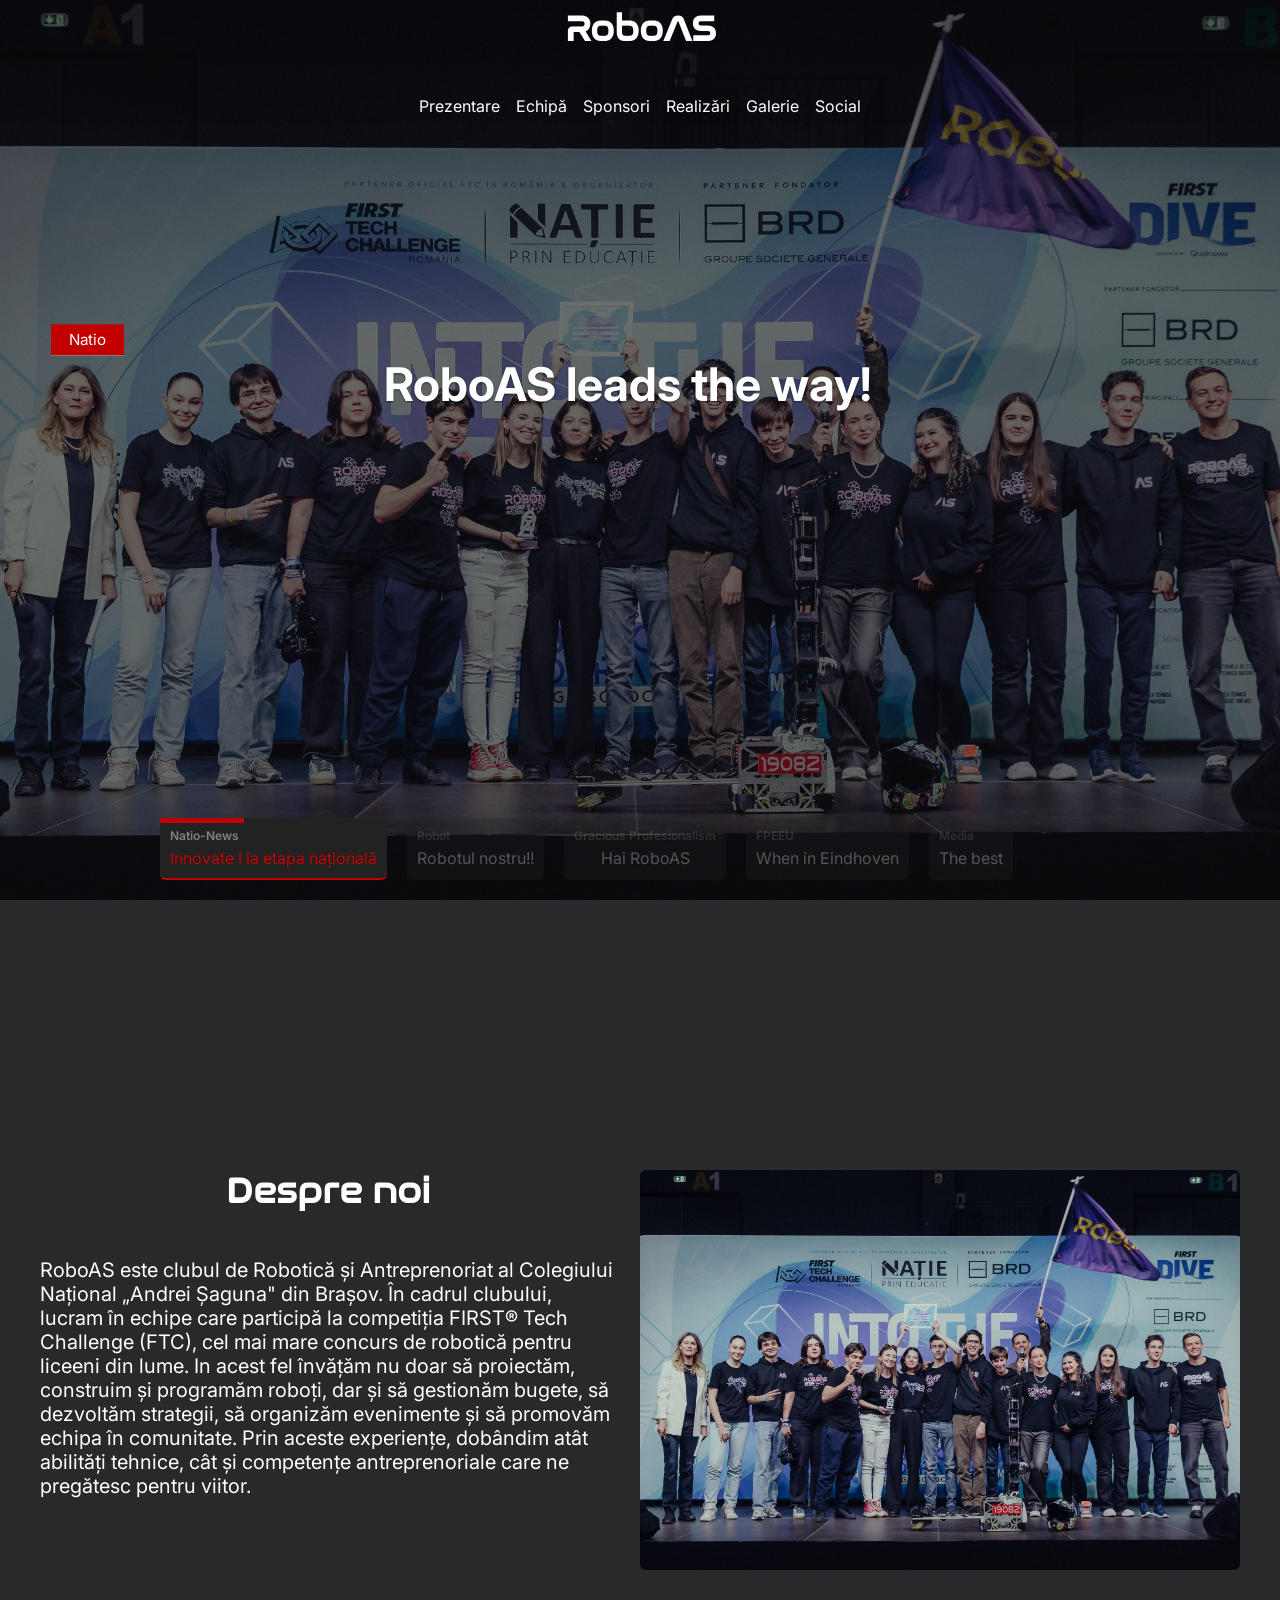
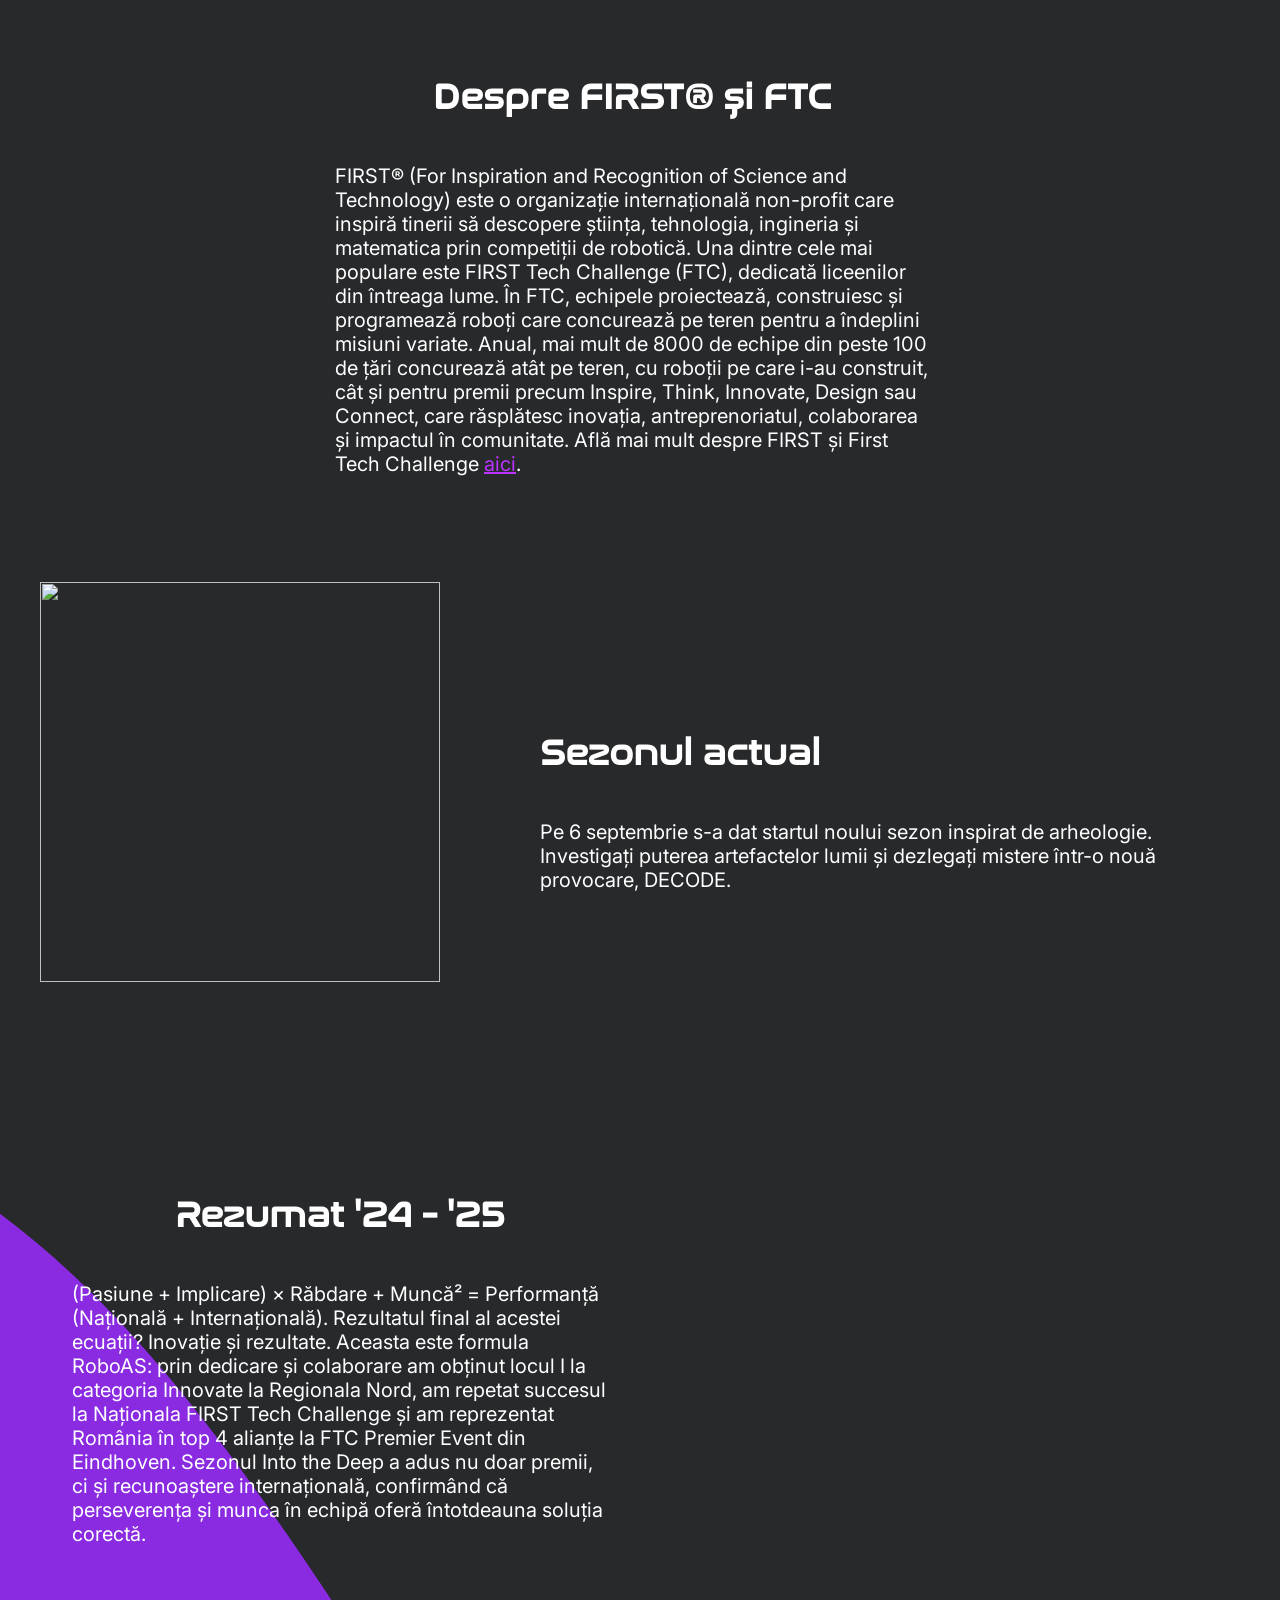
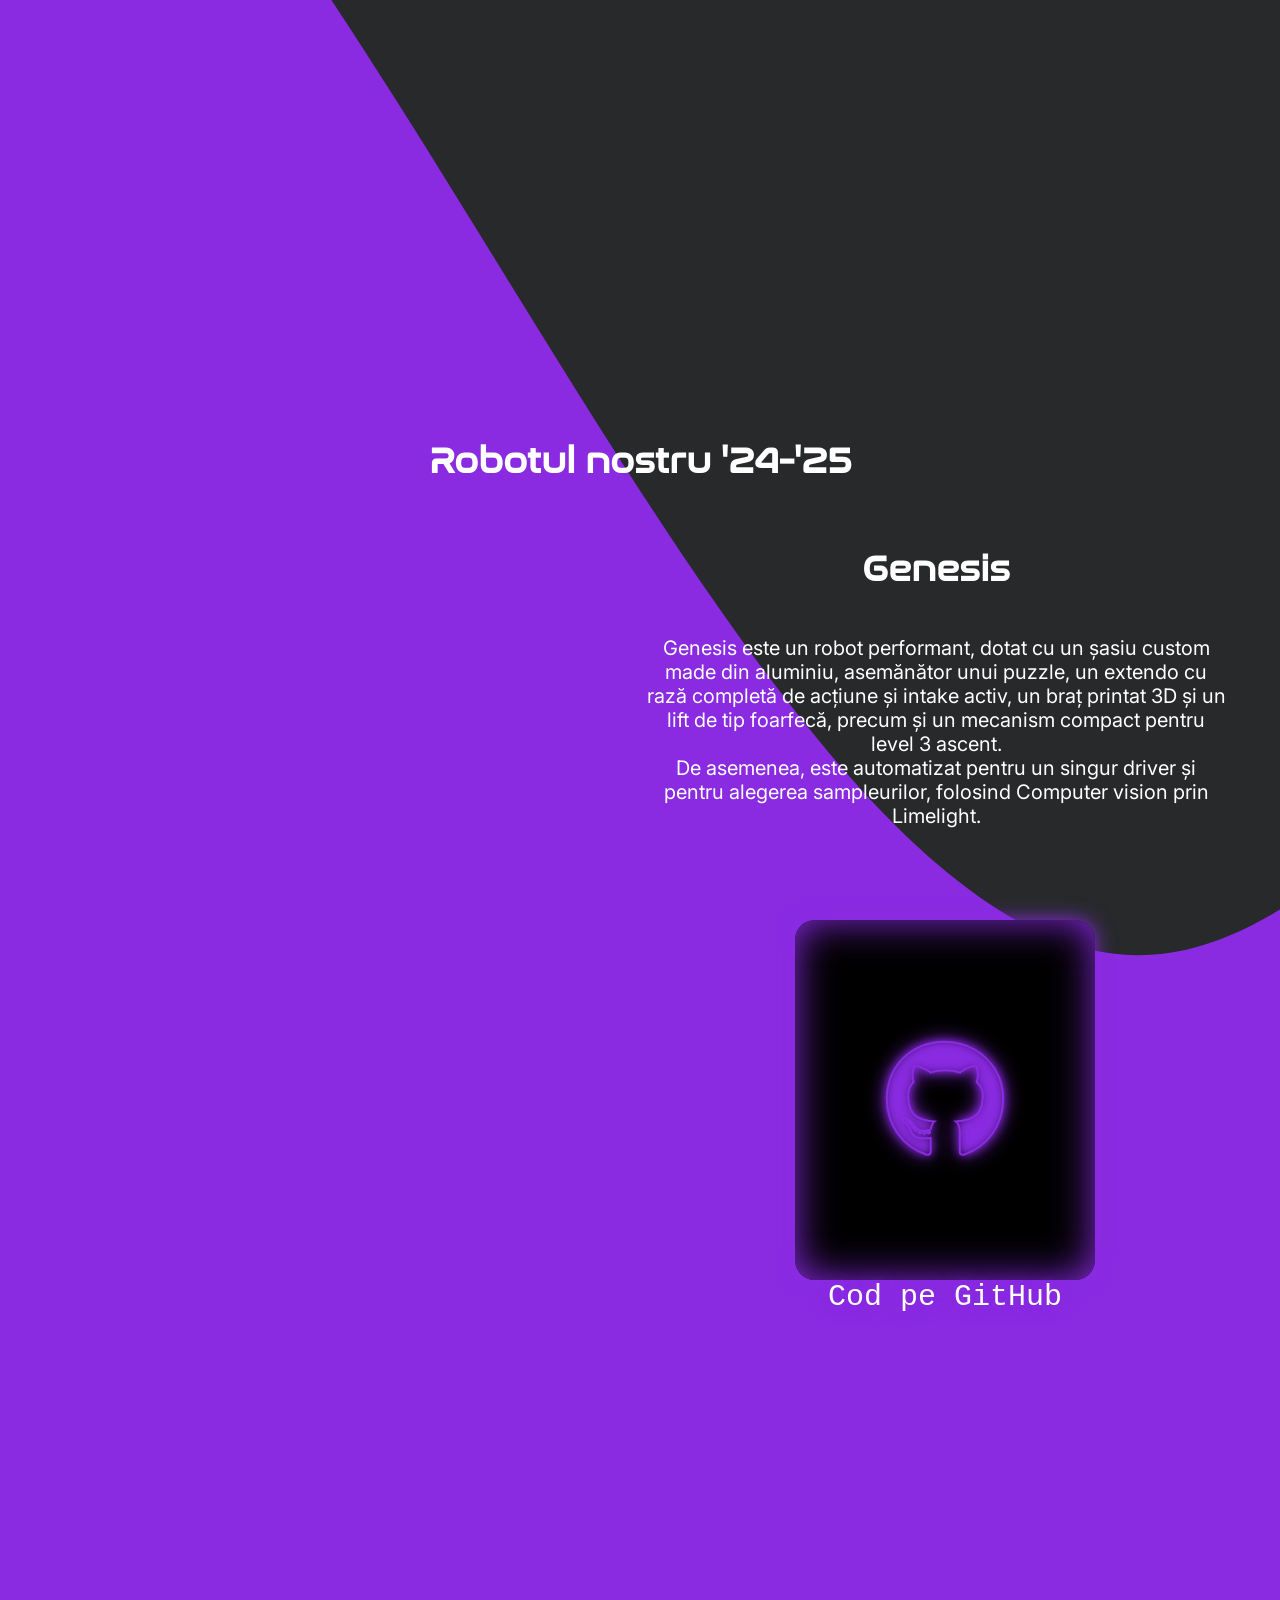
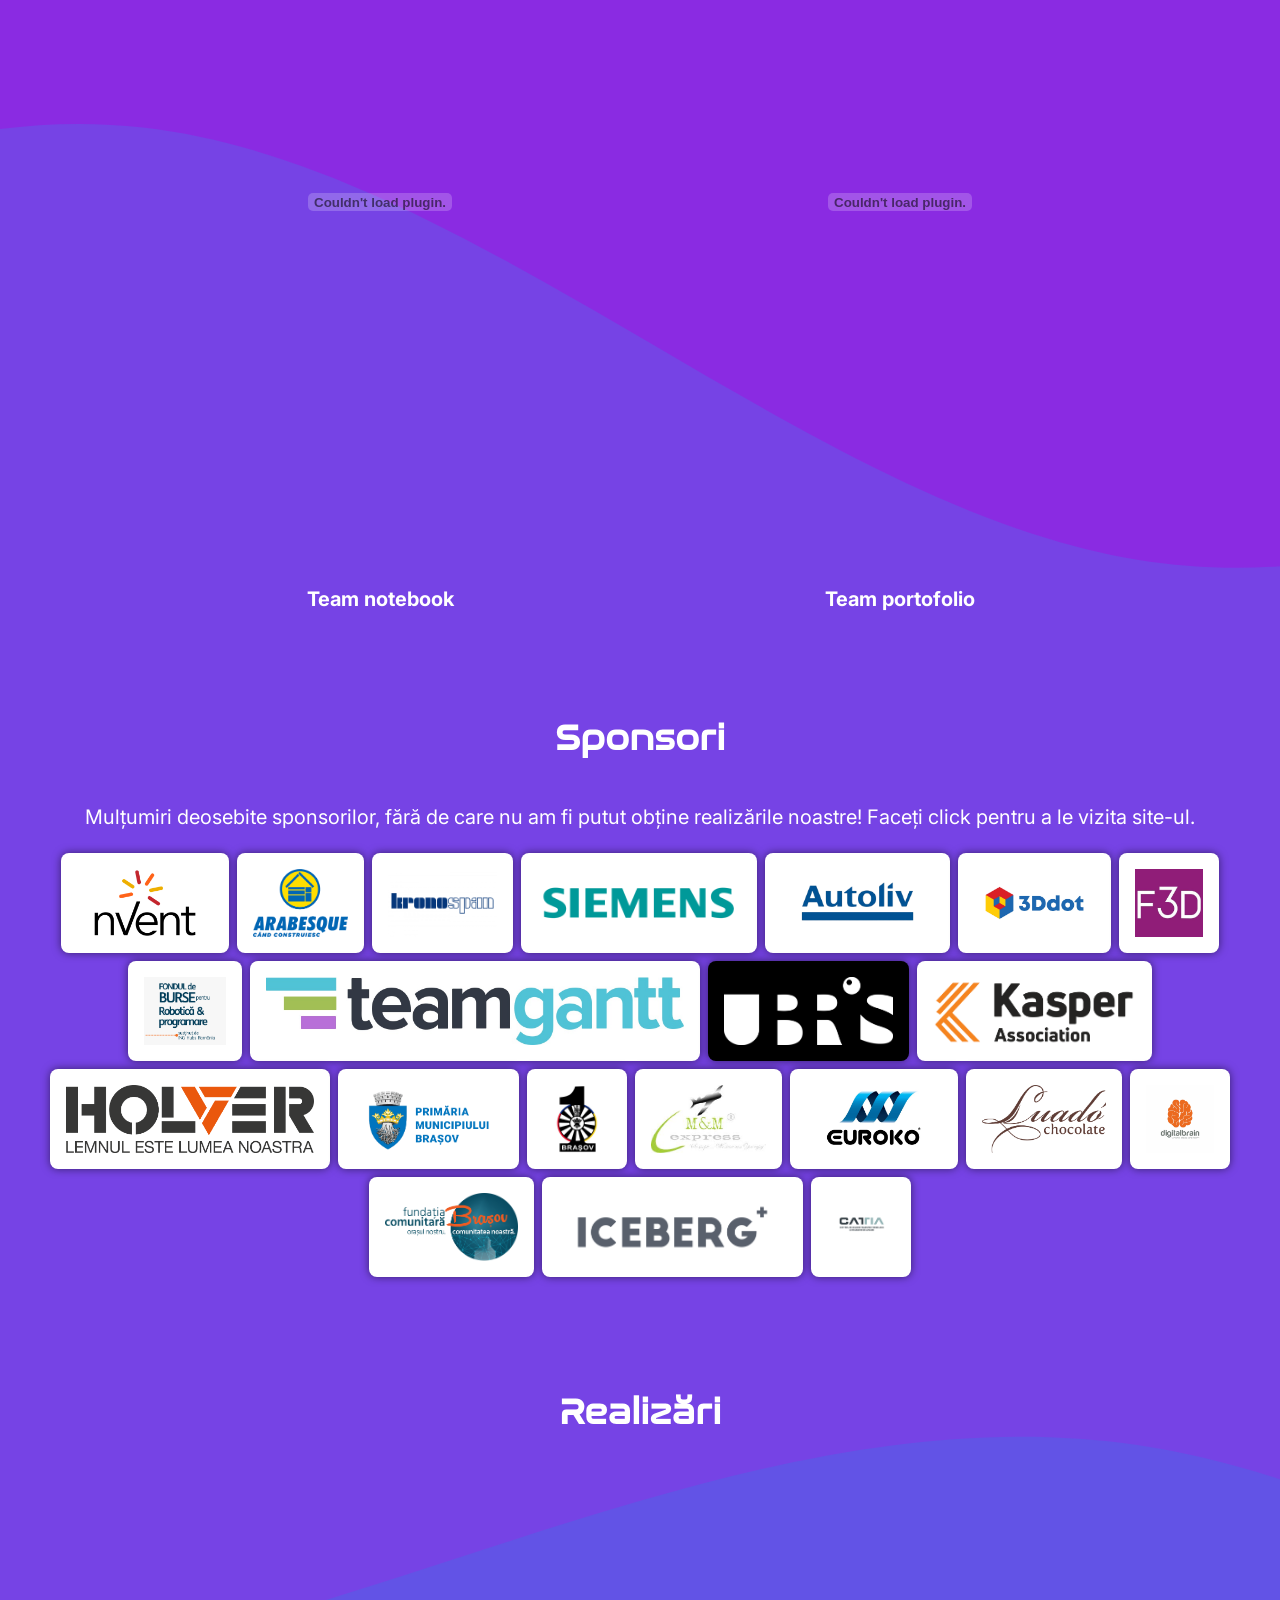
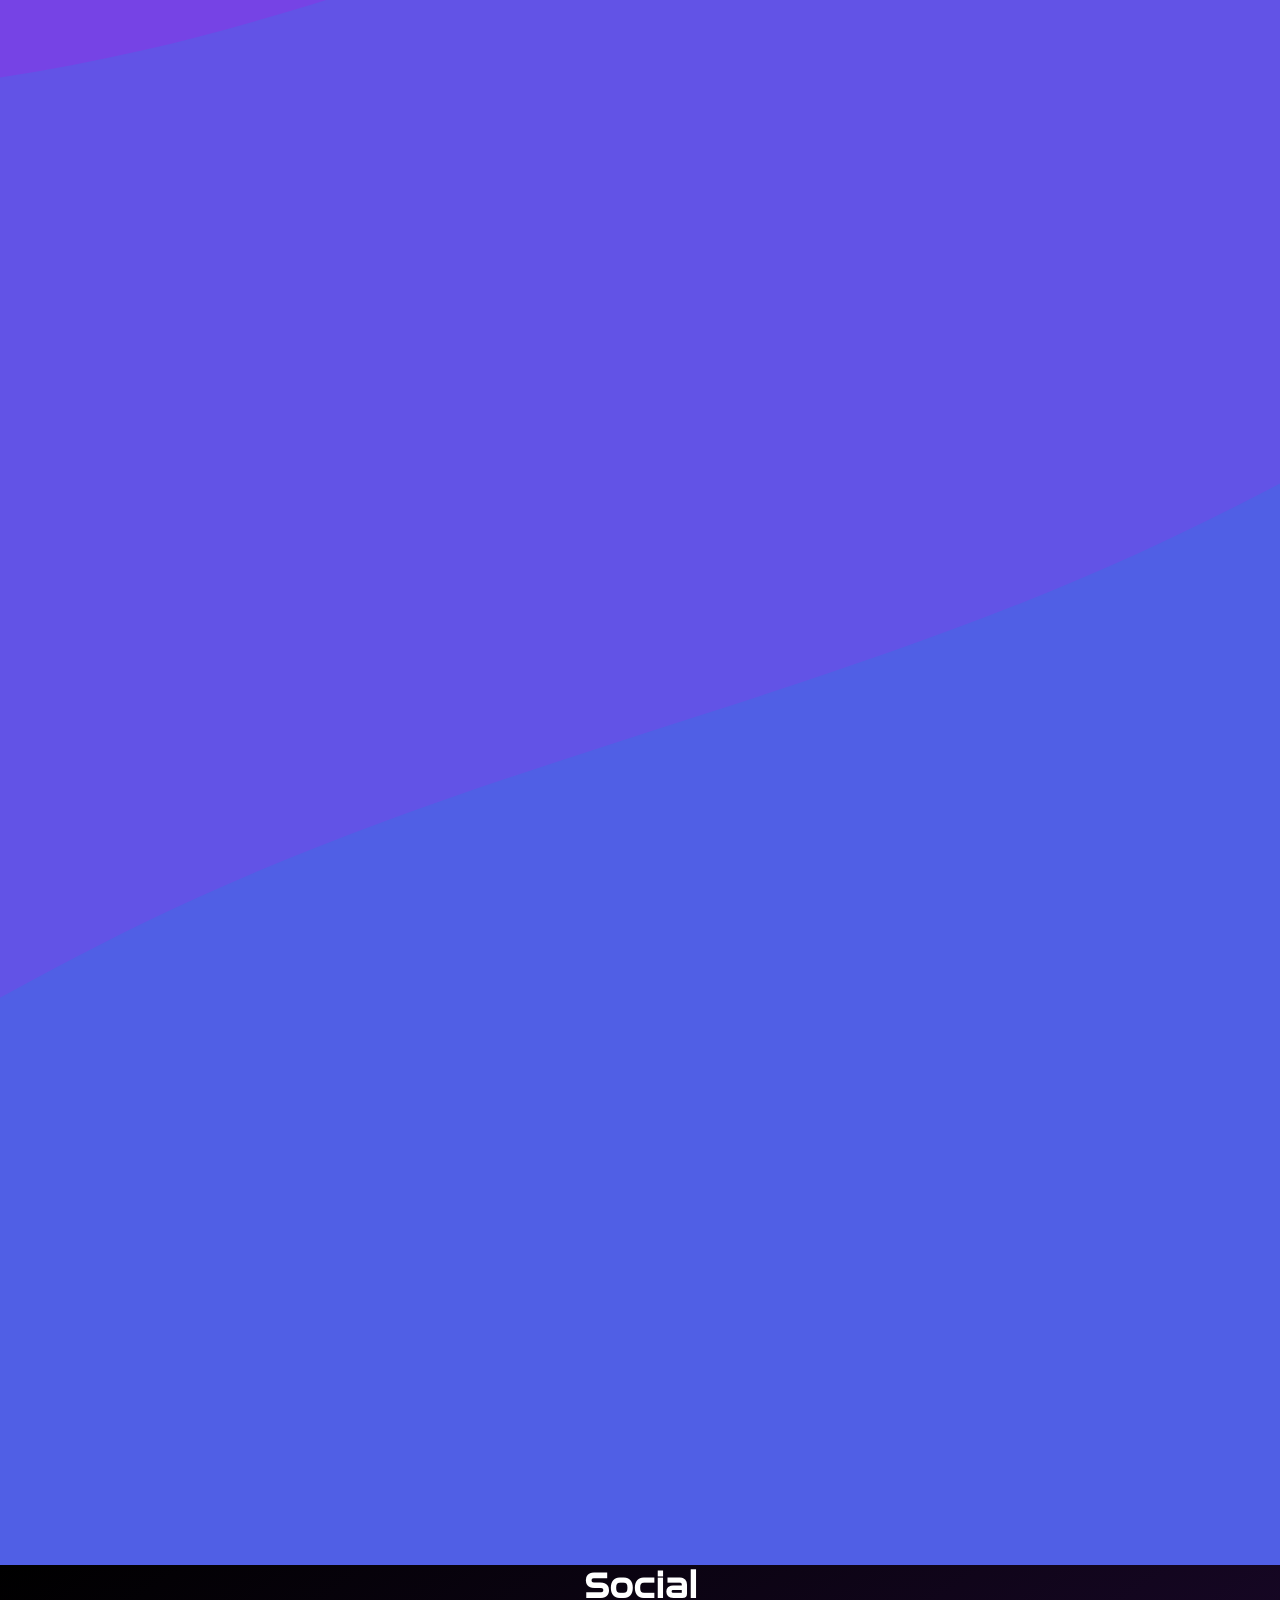
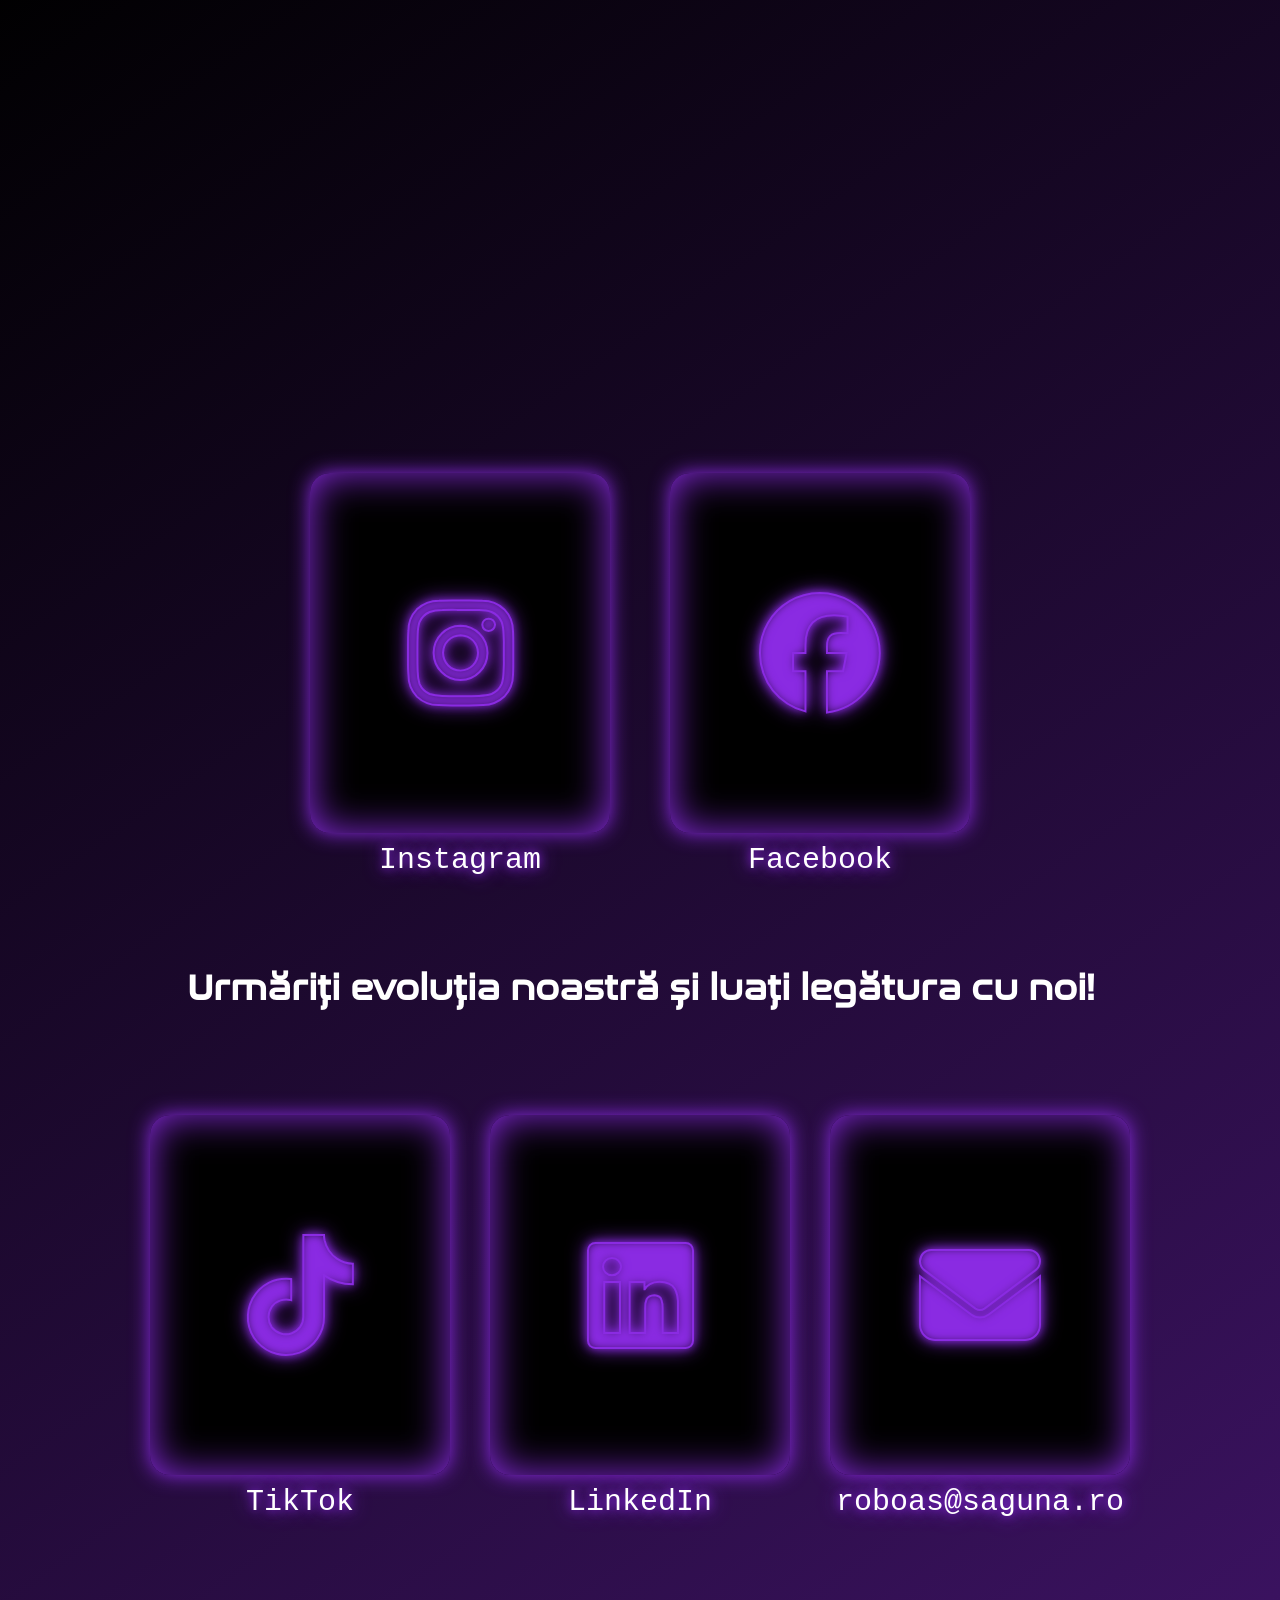
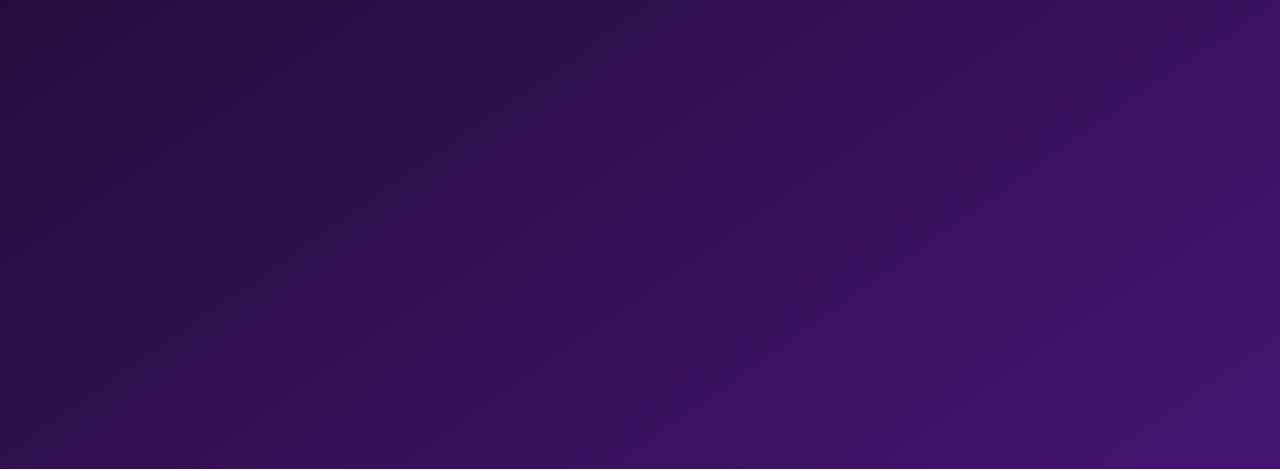
==== commit c3f38600: "fixed mobile" ====
--- a/index.html
+++ b/index.html
@@ -190,7 +190,7 @@
 			<div class="-content">
 				<div class="-left">
 					<h2 class="misc-mono">Despre noi</h2>
-					<p>RoboAS este clubul de Robotică și Antreprenoriat al Colegiului Național „Andrei Șaguna” din Brașov. În cadrul clubului, lucram în echipe care participă la competiția FIRST® Tech Challenge (FTC), cel mai mare concurs de robotică pentru liceeni din lume. In acest fel învățăm nu doar să proiectăm, construim și programăm roboți, dar și să gestionăm bugete, să dezvoltăm strategii, să organizăm evenimente și să promovăm echipa în comunitate. Prin aceste experiențe, dobândim atât abilități tehnice, cât și competențe antreprenoriale care ne pregătesc pentru viitor.</p>
+					<p>RoboAS este clubul de Robotică și Antreprenoriat al Colegiului Național „Andrei Șaguna" din Brașov. În cadrul clubului, lucram în echipe care participă la competiția FIRST® Tech Challenge (FTC), cel mai mare concurs de robotică pentru liceeni din lume. In acest fel învățăm nu doar să proiectăm, construim și programăm roboți, dar și să gestionăm bugete, să dezvoltăm strategii, să organizăm evenimente și să promovăm echipa în comunitate. Prin aceste experiențe, dobândim atât abilități tehnice, cât și competențe antreprenoriale care ne pregătesc pentru viitor.</p>
 				</div>
 				<div class="-right">
 					<img src="ui/scenaNatio.jpg">
@@ -280,125 +280,17 @@
 					width: 500px;
 					height: 750px;
 				}
-
 				.pdf-desktop embed {
 					width: 500px;
 					height: 750px;
 				}
-
 				.pdf-mobile {
 					display: none;
 					margin: 20px 0;
 				}
-
 				@media only screen and (max-width: 768px) {
-					.pdf-desktop {
-					display: none;
-					}
-
-					.pdf-mobile {
-					display: block;
-					}
-
-					#section-9, 
-					#robot-content, 
-					#robot-content .-content, 
-					#robot-content .-left, 
-					#robot-content .-right,
-					#robot-down,
-					#materials,
-					#materials #robot-left,
-					#materials #robot-right {
-						padding-right: 20px; /* forces content to align left */
-						box-sizing: border-box; /* ensures padding works correctly */
-					}
-
-					#section-9 iframe,
-					#section-9 embed,
-					#section-9 a,
-					#section-9 p,
-					#section-9 h2 {
-						width: 500px !important;
-						max-width: 100% !important;
-						padding-right: 0;
-					}
-
-					#robot-content .-left {
-						padding-left: 0 !important;   /* remove any left padding */
-						margin-left: 0 !important;    /* remove any left margin */
-						width: 100%;                  /* full width of parent */
-						display: block;               /* remove flex if causing issues */
-					}
-
-					#robot-content .-left iframe {
-						width: 100% !important;       /* full width of the div */
-						max-width: 100%;
-						margin: 0;                     /* remove iframe margin */
-						display: block;
-					}
-
-
-					#section-9 iframe{
-						padding-right: 50px;
-						width: 600px !important;
-						height: 275px !important;
-						display: block;
-						margin: 0 auto;
-					}
-
-					#section-9 .-right p{
-						padding-right: 100px;
-						padding-left: 20px;
-					}
-					
-					#section-8, #section-11, #section-6 .misc-mono{
-						padding-left: 50px;
-					}
-
-					#robot-content .-content {
-						display: block; /* stack left and right on mobile */
-					}
-
-					#robot-down, #materials {
-						display: block; /* stack sections vertically */
-					}
-
-					#robot-right a {
-						display: inline-block; /* keep it inline-block for margin adjustments */
-						margin-left: 50px   /* <-- change this value to move it further right */
-					}
-					
-					#robot-right span {
-						display: inline-block; /* keep it inline-block for margin adjustments */
-						margin-right: 80px;     /* <-- change this value to move it further right */
-					}
-
-					/* Move PDF links to the left adjustably */
-					#materials .pdf-mobile a, h2 {
-						display: inline-block;    /* shrink to content width */
-						position: relative;       /* allow shifting */
-						left: -45px;              /* <-- adjust this value to move left or right */
-					}
-
-					#section-4 h2{
-						padding-left: 75px;
-					}
-
-					#section-9 h2{
-						padding-left: 35px;
-					}
-
-					  #section-6 > h2{
-						text-align: center;
-						padding-bottom: 5vh;
-					}
-					
-					h2.misc-mono {
-						text-align: center;
-						margin: 0 auto 20px auto; /* centers + gives bottom space */
-						padding: 0; /* remove leftover padding */
-						}
-
+					.pdf-desktop { display: none; }
+					.pdf-mobile { display: block; }
 				}
 				</style>
 				<div id="materials">
@@ -425,95 +317,6 @@
 
 			</div>
 		</div>
-		<!--
-		<div id="section-3">
-			<span id="echipa"></span>
-			<h2 class="misc-mono">Membrii echipei</h2>
-			<p></p>Apasă pe fiecare pentru mai multe detalii.</p>
-			<div class="-sub"></div>
-			<div class="-anterior">
-				<h3 class = "misc-mono">Foști membri</h3>
-				<ul>
-					<li>Angel Huminic</li>
-					<li>Miruna Lungu</li>
-					<li>Daria Marica</li>
-					<li>Mihnea Toader</li>
-					<li>Cesare Platano</li>
-					<li>Diana Catana</li>
-					<li>Valentin Belciu</li>
-					<li>Andrei Ene</li>
-					<li>Ovidiu Antal</li>
-					<li>Ioana Neguț</li>
-					<li>Andrei Drăgoi</li>
-					<li>Daria Damian</li>
-					<li>Răzvan Boie</li>
-					<li>Darius Ungureanu</li>
-					<li>Adrian Cucoș</li>
-					<li>Victor Gheorghe</li>
-					<li>Andrei Chițu</li>
-					<li>Andrada Marica</li>
-					<li>Vlad Simion</li>
-					<li>Sergiu Blaj</li>
-					<li>Andrei Popică</li>
-					<li>Sebastian Pomârleanu</li>
-					<li>Paul Pintea</li>
-					<li>Mircea Marilă</li>
-					<li>Andrei Balinth</li>
-					<li>Ana Răduș</li>
-					<li>David Iustin Brătucu</li>
-					<li>Maria Vasilescu</li>
-					<li>Mircea Bodean</li>
-					<li>Vlad Ștefan Deaconu</li>
-					<li>Alexia Muncaciu</li>
-					<li>Anastasia Muncaciu</li>
-					<li>Daria Pampu-Romanescu</li>
-					<li>Darius Chițu</li>
-					<li>Rareș Buteică</li>
-					<li>Vlad Cobenciuc</li>
-					<li>David Ioan Abrudan</li>
-					<li>Dennis Bart</li>
-					<li>Flavia Trifu</li>
-					<li>Ioan Iulian Ungureanu</li>
-					<li>Mihnea Andrei Grigore</li>
-					<li>Rareș Garalbatin</li>
-					<li>Andrei Borcoman</li>
-					<li>Dominic Satnoianu</li>
-					<li>George Cărpinișan</li>
-					<li>Ioana Popa</li>
-					<li>Robert Brîndea</li>
-					<li>Teodor Neagoe</li>
-				</ul>
-			</div>
-			<div class="-about" style="opacity: 0; pointer-events: none;">
-				<button onclick="section3ToggleUser(); section3ToggleUser(parseInt(section3CurrentlyOpenedUser) - 1);">&#10094;</button>
-				<div>
-					<img src="https://dummyimage.com/300">
-					<div class="-content">
-						<button class="-close">&times;</button>
-						<h2></h2>
-						<table>
-							<tbody>
-								<tr>
-									<td><b>Vârstă:</b> <span class="-age">16 ani</span></td>
-									<td><b>Clasa:</b> <span class="-class">a XI-a B</span></td>
-								</tr>
-								<tr>
-									<td colspan="2"><b>Pasiuni:</b> <span class="-passion">fructul pasiunii</span></td>
-								</tr>
-							</tbody>
-						</table>
-						<ul class="-roluri">
-							<li data-id="0">Programare</li>
-							<li data-id="1">Mecatronica</li>
-							<li data-id="2">Marketing & PR</li>
-						</ul>
-						<p class="-descriere">Lorem ipsum dolor sit amet, consectetur adipisicing elit, sed do eiusmod tempor incididunt ut labore et dolore magna aliqua. Ut enim ad minim veniam, quis nostrud exercitation ullamco laboris nisi ut aliquip ex ea commodo consequat. Duis aute irure dolor in reprehenderit in voluptate velit esse cillum dolore eu fugiat nulla pariatur. Excepteur sint occaecat cupidatat non proident, sunt in culpa qui officia deserunt mollit anim id est laborum.</p>
-					</div>
-				</div>
-				<button onclick="section3ToggleUser(); section3ToggleUser(parseInt(section3CurrentlyOpenedUser) + 1);">&#10095;</button>
-			</div>
-		</div>
-	-->
 		<div id="section-4">
             <span id="sponsori"></span>
             <h2 class="misc-mono">Sponsori</h2>
@@ -795,11 +598,6 @@
 						<span class="glow-label">roboas@saguna.ro</span>
 					</a>
 					<iframe id="map" src="https://www.google.com/maps/embed?pb=!1m18!1m12!1m3!1d11157.845537049632!2d25.58546705!3d45.6415555!2m3!1f0!2f0!3f0!3m2!1i1024!2i768!4f13.1!3m3!1m2!1s0x40b35b65948657bf%3A0xc9850a50e950e79e!2s%22Andrei%20%C5%9Eaguna%22%20National%20College!5e0!3m2!1sen!2sro!4v1661692474938!5m2!1sen!2sro" width="600" height="450" style="border:0;" allowfullscreen="" loading="lazy" referrerpolicy="no-referrer-when-downgrade"></iframe>
-					<!-- <div id="text-wrapper">
-						<h2>
-							Urmăriți evoluția noastră și luați legătura cu noi.
-						</h2>
-					</div> -->
 				</div>
 			</div>
 			<div id="mobile-only">
@@ -810,11 +608,23 @@
 					  </div>
 					  <span class="glow-label">Instagram</span>
 				  </a>
+					<a href="https://www.facebook.com/roboas19082/">
+						<div class="glow-button-mobile">
+							<i class="fa-brands fa-facebook"></i>
+						</div>
+						<span class="glow-label">Facebook</span>
+					</a>
 					<a href="https://www.tiktok.com/@roboas_009?_t=ZN-8vYfJMIWEY2&_r=1">
 						<div class="glow-button-mobile">
 							<i class="fa-brands fa-tiktok"></i>
 						</div>
 						<span class="glow-label">TikTok</span>
+					</a>
+					<a href="https://www.linkedin.com/in/roboas-roboas-b322872a8/">
+						<div class="glow-button-mobile">
+							<i class="fa-brands fa-linkedin"></i>
+						</div>
+						<span class="glow-label">LinkedIn</span>
 					</a>
 					<a href="mailto:roboas@saguna.ro" id="mail">
 						<div class="glow-button-mobile">
@@ -830,13 +640,13 @@
 				</div>
 			</div>
 			<style media="all">
-				#mobile-only{display:none}
-				#desktop-only{display:block}
-				@media (max-width:800px){
-				#desktop-only {display:none}
-				#mobile-only {display:block}
+				#mobile-only { display: none; }
+				#desktop-only { display: block; }
+				@media (max-width: 800px) {
+					#desktop-only { display: none; }
+					#mobile-only { display: block; }
 				}
-				</style>
+			</style>
 		</div>
 		<script src="ui/carousel.js"></script>
 	</body>
--- a/app.css
+++ b/app.css
@@ -44,6 +44,11 @@
 
 .misc-mono, .misc-mono * {
 	font-family: 'MyFont', monospace;
+}
+
+/* ---- Center all headings globally ---- */
+h1, h2, h3, h4, .misc-mono {
+	text-align: center;
 }
 
 header {
@@ -223,7 +228,9 @@
 
 #section-9 .-right {
   max-width: 600px;
+  width: 100%;
   font-family: monospace;
+  box-sizing: border-box;
 }
 
 
@@ -537,9 +544,7 @@
 }
 
 body {
-
     color: white;
-	aspect-ratio: 900/1400;
 	width: 100%;
 	background-repeat: no-repeat;
 	background-position: center;
@@ -549,7 +554,6 @@
 
 .footer {
 	color: white;
-	aspect-ratio: 900/1100;
 	width: 100%;
 	background-repeat: no-repeat;
 	background-position: center;
@@ -558,7 +562,6 @@
 }
 
 .spacer {
-	aspect-ratio: 900/1400;
 	width: 100%;
 	background-repeat: no-repeat;
 	background-position: center;
@@ -570,7 +573,6 @@
 }
 
 .spacer2 {
-	aspect-ratio: 900/1100;
 	width: 100%;
 	background-repeat: no-repeat;
 	background-position: center;
@@ -853,234 +855,243 @@
 }
 
 @media only screen and (max-width: 768px) {
-	/* General typography */
-	h1, p, li, a, h3 {
+	/* ---- General ---- */
+	* { box-sizing: border-box; }
+	body { overflow-x: hidden; }
+
+	/* Center everything on mobile */
+	body, p, li, td, th, span, div, a, label {
+		text-align: center;
+	}
+
+	h1, h2, h3, h4, .misc-mono { text-align: center; }
+
+	/* Flex containers center their children */
+	.-content, .-left, .-right,
+	#section-2 > .-content,
+	#section-7 > .-content,
+	#section-11 > .-content,
+	#section-9 .-content {
+		align-items: center !important;
+		justify-content: center !important;
+	}
+
+	p, li, a, h3 {
 		font-size: 15px;
 		line-height: 1.4;
 	}
 
-	  #section-1, #section-2, #section-3, #section-4, #section-5, #section-6, #section-7, #section-8, #section-9, #section-10{
-		padding-bottom: 20px;
-	}
-	/* Layout fixes for sections */
-	#section-2 .-content,
-	#section-7 .-content,
-	#section-11 .-content
-	#section-9 #-content,
-	#section-3,
-	#section-4,
-	#section-5,
-	#section-8 {
+	/* ---- Header ---- */
+	header > h1 { font-size: 1.4em; }
+	header > ul > li > a { font-size: 1em; }
+	header > ul { gap: 0.6em; flex-wrap: wrap; }
+
+	/* ---- Sections padding ---- */
+	#section-1, #section-2, #section-3, #section-4,
+	#section-5, #section-6, #section-7, #section-8,
+	#section-9, #section-10 { padding-bottom: 20px; }
+
+	/* ---- Section 2 ---- */
+	#section-2 > .-content {
 		flex-direction: column;
 		align-items: center;
 		padding: 1rem;
-	}
-
-	#section-12 > .slideshow-container {
-		width: 420px;
-	}
-
-	#section-11 .-content {
-		flex-direction: column;
-	}
-
-	#section-11 .-left,
-	#section-11 .-right {
+		padding-top: 15vh;
+	}
+	#section-2 > .-content > .-left,
+	#section-2 > .-content > .-right {
+		width: 100% !important;
+		padding: 0 1rem !important;
+		float: none !important;
+	}
+	#section-2 .-content .-right img {
 		width: 100%;
-		padding-left: 25px;
-	}
-
-	#section-11 .-left {
-		margin-bottom: 20px;
-	}
-
-	#robot-left {
-		display: flex;
-		justify-content: center;
-		width: 100%;
-		margin: 0 auto;
-	}
-
-	#robot-left iframe {
-		height: 315px;
-		width: 560px;
-	}
-
-	#section-2 .-left, 
-	#section-2 .-right,
-	#section-7 .-left, 
-	#section-11 .-left
-	#section-7 .-right,
-	#section-9 .-left {
-		width: 100%;
-		text-align: center;
-		padding: 5rem;
-	}
-
-	#section-7 .-left{
-		width: 400px !important;
-		height: 325px !important;
-	}
-
-	 #section-4 > .-sponsors {
-		flex-direction: column;  /* stack vertically */
-		align-items: center;
-	}
-
-	#section-4 > .-sponsors > .image-frame {
-		height: 100px;       /* let height adjust naturally */
-		max-width: 90vw;    /* max width near viewport width */
-		padding: 0.5em;
-	}
-
-	#section-4 > .-sponsors > .image-frame > img {
-		max-width: 100%;   /* image fills container width */
-		height: auto;      /* maintain aspect ratio */
-	}
-
-	#section-7 .-content .-left  img{
-		width: 70%;
-        height:70%;
-        margin: 0 auto;
-        display: block;
-	}
-
-	#section-9 .-content .-left  iframe{
-		width: 400px;
-        height: 275px;
-        margin: 0 auto;
-        display: block;
-	}
-
-	#section-9 #-content #-left iframe {
-		width: 300px !important;
-		height: 500px !important;
-	}
-	  
-	#robot-down {
-		flex-direction: column !important;
-		align-items: center;
-	}
-
-	#robot-left,
-	#robot-right {
-		width: 100% !important;
-		text-align: center;
-		padding: 1rem 0;
-	}
-
-	#robot-down {
-		display: flex;
-		flex-direction: column; /* vertical stack on mobile */
-		align-items: center;    /* center children horizontally */
-		gap: 1em;
-	}
-
-	 #materials {
+		height: auto;
+		max-width: 100%;
+	}
+	#section-2 .-content .-left p { text-align: center; }
+
+	/* ---- Section 7 ---- */
+	#section-7 > .-content {
 		flex-direction: column;
 		align-items: center;
-	}
-
-	#materials #robot-left,
-	#materials #robot-right {
-		flex: 1 1 100%;
-	}
-
-	#materials embed {
-		width: 100%;
-		height: 500px;
-	}
-
-	#section-9 video{
-		width: 100%;
-		height: auto;
-	}
-
-	#section-4 .-sponsors img {
-		width: 45%;
-		margin: 5px;
-	}
-
-	#section-5 .-realizari {
-		width: 100%;
-		font-size: 14px;
-		word-wrap: break-word;
-	}
-
-	#section-3 ul {
-		padding-left: 1.5rem;
-	}
-
-	#section-3 .-about {
-		width: 95%;
-	}
-
-	#section-3 .-about img {
-		width: 100%;
-		height: auto;
-	}
-
-	#section-3 .-controls button {
-		font-size: 18px;
-		padding: 10px;
-	}
-
-	#section-8 .slideshow-container img {
-		width: 100%;
-		height: auto;
-	}
-
-	/* Hide elements if needed */
-	.hide-on-mobile {
-		display: none !important;
-	}
-
+		padding: 1rem;
+		gap: 1rem;
+	}
+	#section-7 .-left,
+	#section-7 .-right {
+		width: 100% !important;
+		padding: 0 1rem !important;
+		padding-top: 0 !important;
+	}
+	#section-7 .-left img {
+		width: 85% !important;
+		height: auto !important;
+		margin: 0 auto;
+		display: block;
+	}
+
+	/* ---- Section 9 (robot) ---- */
+	#section-9 .-content {
+		flex-direction: column !important;
+		align-items: center !important;
+		padding: 0 1rem !important;
+		width: 100% !important;
+	}
+	#section-9 .-left,
+	#section-9 .-right {
+		width: 100% !important;
+		max-width: 100% !important;
+		padding: 0 1rem !important;
+		box-sizing: border-box !important;
+		text-align: center !important;
+	}
+	#section-9 .-right p,
+	#section-9 .-right h2 {
+		width: 100% !important;
+		max-width: 100% !important;
+		word-wrap: break-word !important;
+		overflow-wrap: break-word !important;
+		white-space: normal !important;
+		text-align: center !important;
+		padding: 0 !important;
+		margin: 0.5rem 0 !important;
+	}
+	#section-9 .-content .-left iframe {
+		width: 100% !important;
+		height: 220px !important;
+		margin: 0 auto !important;
+		display: block !important;
+	}
+	#robot-down, #materials {
+		display: flex !important;
+		flex-direction: column !important;
+		align-items: center !important;
+		justify-content: center !important;
+		width: 100% !important;
+	}
+	#robot-left, #robot-right {
+		display: flex !important;
+		flex-direction: column !important;
+		align-items: center !important;
+		justify-content: center !important;
+		width: 100% !important;
+		text-align: center !important;
+		padding: 1rem 0 !important;
+	}
+	#robot-left iframe {
+		width: 100% !important;
+		height: 280px !important;
+	}
+	#section-9 a {
+		display: flex !important;
+		flex-direction: column !important;
+		align-items: center !important;
+		justify-content: center !important;
+		width: 100% !important;
+		text-align: center !important;
+	}
+	.misc-mono.genesis {
+		text-align: center !important;
+		width: 100% !important;
+		font-size: 24px !important;
+		display: block !important;
+	}
+	#materials embed { width: 100%; height: 400px; }
+	#section-9 video { width: 100%; height: auto; }
+	.pdf-desktop { display: none !important; }
+	.pdf-mobile { display: block !important; }
+
+	/* ---- Section 11 ---- */
 	#section-11 > .-content {
 		display: flex !important;
 		flex-direction: column !important;
 		align-items: center;
-		justify-content: flex-start;
 		gap: 1rem;
 		width: 100%;
-		box-sizing: border-box;
-	}
-
-	/* ensure children don't force a horizontal layout */
+	}
 	#section-11 > .-content > .-left,
 	#section-11 > .-content > .-right {
 		width: 100% !important;
-		flex: 0 0 auto !important;
-		min-width: 0;         /* important to prevent overflow inside flex items */
-		padding: 0 !important;
+		padding: 0 1rem !important;
 		float: none !important;
 	}
-
-	/* make media responsive and centered */
-	#section-11 .-right img,
-	#section-11 .-right iframe {
-		width: 400px !important;
-		height: 275px !important;
+	#section-11 .-right iframe,
+	#section-11 .-left iframe,
+	#section-11 .-right img {
+		width: 100% !important;
+		height: 220px !important;
 		display: block;
 		margin: 0 auto;
 	}
 
-	#section-11 .-content .-right img, #section-11 .-content .-left iframe{
-		width: 400px;
-		height: 275px;
-	}
-
-	#section-2 .-content .-right img{
-		width: 450px;
-		height: 300px;
-	}
-
-	#section-2 .-content .-right {
-		display: flex;
-		justify-content: center; /* centers the image horizontally */
-	}
-
-	#section-2 .-content .-left p{
-		text-align: left;
+	/* ---- Section 4 (sponsors) ---- */
+	#section-4 > .-sponsors {
+		flex-direction: column;
+		align-items: center;
+	}
+	#section-4 > .-sponsors > .image-frame {
+		height: 80px;
+		max-width: 85vw;
+		width: 85vw;
+		padding: 0.5em;
+	}
+	#section-4 > .-sponsors > .image-frame > img {
+		max-width: 100%;
+		height: auto;
+	}
+
+	/* ---- Section 5 (achievements) ---- */
+	#section-5 .-realizari {
+		width: 100%;
+		font-size: 12px;
+		word-wrap: break-word;
+	}
+	#section-5 .-realizari th,
+	#section-5 .-realizari td {
+		padding: 0.4em 0.3em;
+	}
+
+	/* ---- Section 8 (gallery) ---- */
+	#section-8 .slideshow-container { max-width: 100%; }
+	#section-8 .slideshow-container img { width: 100%; height: auto; }
+
+	/* ---- Section 12 ---- */
+	#section-12 {
+		width: 100% !important;
+		padding: 0.75rem 1rem !important;
+		margin: 1rem auto !important;
+	}
+	#section-12 > .-content {
+		flex-direction: column;
+		align-items: center;
+		padding: 0 1rem;
+	}
+	#section-12 > .-content > .-left,
+	#section-12 > .-content > .-right {
+		width: 100% !important;
+		padding: 0 !important;
+	}
+
+	/* ---- Hide/show ---- */
+	.hide-on-mobile { display: none !important; }
+
+	/* ---- Headings: force block + full width so text-align:center works ---- */
+	.misc-mono,
+	h1, h2, h3, h4 {
+		display: block !important;
+		width: 100% !important;
+		text-align: center !important;
+		padding-left: 0 !important;
+		padding-right: 0 !important;
+		box-sizing: border-box !important;
+	}
+	.misc-mono.genesis {
+		font-size: 24px !important;
+		text-align: center !important;
+		display: block !important;
+		width: 100% !important;
+		animation: none !important;
 	}
 }
 
@@ -1103,9 +1114,18 @@
 	size: 40px;
   }
 
+  #section-10 {
+	padding-bottom: 30px;
+  }
+
   #section-6 {
-	background-color: #000; /* Black background */
-	padding: 40px 0;
+	background: linear-gradient(145deg, #000, #8a2be2, #000);
+	background-size: 400% 400%;
+	animation: shimmer 8s ease infinite;
+	padding: 70px 0 40px;
+	margin-top: -30px;
+	position: relative;
+	z-index: 1;
   }
   
   #instagram-wrapper, #social-wrapper, #mobile-social-wrapper{
@@ -1132,10 +1152,11 @@
 	padding-bottom: 5vh;
   }
 
-  #instagram-wrapper, #social-wrapper, #mobile-social-wrapper{
-	background: linear-gradient(145deg, #000 ,#8a2be2, #000);
-	background-size: 400% 400%;
-	animation: shimmer 8s ease infinite;
+
+  
+  /* Wrappers are transparent — parent carries the gradient */
+  #instagram-wrapper, #social-wrapper, #mobile-social-wrapper {
+	background: transparent;
 	color: white;
 	padding: 60px 20px;
 	font-family: monospace;
@@ -1143,7 +1164,7 @@
 	position: relative;
 	overflow: hidden;
   }
-  
+
   @keyframes shimmer {
 	0% { background-position: 0% 50%; }
 	50% { background-position: 100% 50%; }
@@ -1212,7 +1233,7 @@
 	text-decoration: none;
 	flex-wrap: wrap;
 	justify-content: center;
-	gap: 50px;
+	gap: 0;
 }
 
 .glow-label {
@@ -1380,7 +1401,6 @@
   }
 
   #section-9 p, .misc-mono.genesis{
-	text-align: left;
 	padding-left: 10px;
 	padding-right: 10px;
   }
@@ -1884,4 +1904,197 @@
 #social-wrapper .insta-block {
     margin: 0px 30px !important; /* Adds 25px horizontal space to EVERY button */
     display: inline-flex;         /* Ensures they stay side-by-side */
-}+}
+
+
+/* ============================================================
+   ANIMATIONS — added to app.css
+   ============================================================ */
+
+/* --- Scroll-reveal base state --- */
+.reveal {
+	opacity: 0;
+	transform: translateY(40px);
+	transition: opacity 0.7s cubic-bezier(0.22, 1, 0.36, 1),
+	            transform 0.7s cubic-bezier(0.22, 1, 0.36, 1);
+}
+
+.reveal.reveal--left {
+	transform: translateX(-50px);
+}
+
+.reveal.reveal--right {
+	transform: translateX(50px);
+}
+
+.reveal.reveal--scale {
+	transform: scale(0.92);
+}
+
+.reveal.is-visible {
+	opacity: 1;
+	transform: none;
+}
+
+/* Staggered children delay */
+.reveal-stagger > * {
+	opacity: 0;
+	transform: translateY(30px);
+	transition: opacity 0.6s cubic-bezier(0.22, 1, 0.36, 1),
+	            transform 0.6s cubic-bezier(0.22, 1, 0.36, 1);
+}
+
+.reveal-stagger.is-visible > *:nth-child(1)  { transition-delay: 0.05s; opacity: 1; transform: none; }
+.reveal-stagger.is-visible > *:nth-child(2)  { transition-delay: 0.15s; opacity: 1; transform: none; }
+.reveal-stagger.is-visible > *:nth-child(3)  { transition-delay: 0.25s; opacity: 1; transform: none; }
+.reveal-stagger.is-visible > *:nth-child(4)  { transition-delay: 0.35s; opacity: 1; transform: none; }
+.reveal-stagger.is-visible > *:nth-child(5)  { transition-delay: 0.45s; opacity: 1; transform: none; }
+.reveal-stagger.is-visible > *:nth-child(6)  { transition-delay: 0.55s; opacity: 1; transform: none; }
+.reveal-stagger.is-visible > *:nth-child(n+7){ transition-delay: 0.65s; opacity: 1; transform: none; }
+
+/* --- Header nav link hover underline --- */
+header > ul > li > a {
+	position: relative;
+}
+
+header > ul > li > a::after {
+	content: '';
+	position: absolute;
+	left: 0;
+	bottom: -3px;
+	width: 0;
+	height: 2px;
+	background: var(--col-mov);
+	transition: width 0.3s ease;
+}
+
+header > ul > li > a:hover::after {
+	width: 100%;
+}
+
+/* --- Sponsor card hover lift & glow --- */
+#section-4 > .-sponsors > .image-frame {
+	transition: transform 0.3s cubic-bezier(0.22, 1, 0.36, 1),
+	            box-shadow 0.3s ease;
+}
+
+#section-4 > .-sponsors > .image-frame:hover {
+	transform: translateY(-6px) scale(1.04);
+	box-shadow: 0 8px 30px rgba(179, 51, 255, 0.35);
+}
+
+/* --- Achievements table row highlight --- */
+#section-5 > .-realizari > tbody > tr {
+	transition: background 0.25s ease;
+}
+
+#section-5 > .-realizari > tbody > tr:hover {
+	background: rgba(65, 105, 225, 0.18);
+}
+
+/* --- Glow button pulse on hover --- */
+.glow-button {
+	transition: transform 0.3s ease, box-shadow 0.3s ease;
+}
+
+.glow-button:hover {
+	animation: pulse-glow 1.5s ease-in-out infinite;
+}
+
+@keyframes pulse-glow {
+	0%, 100% { box-shadow: 0 0 20px #8a2be2, 0 0 40px #8a2be2 inset; }
+	50%       { box-shadow: 0 0 45px #b36aff, 0 0 70px #8a2be2 inset; }
+}
+
+/* --- Section heading underline draw animation removed --- */
+
+/* --- Carousel hero text pop-in (supplement existing carousel CSS) --- */
+@keyframes hero-pop {
+	0%   { opacity: 0; transform: translateY(20px) scale(0.97); }
+	100% { opacity: 1; transform: none; }
+}
+
+.main-post--active .main-post__tag {
+	animation: hero-pop 0.5s 1.1s both ease-out;
+}
+
+/* --- Image hover zoom inside sections --- */
+#section-2 .-right img,
+#section-11 .-right img {
+	transition: transform 0.45s cubic-bezier(0.22, 1, 0.36, 1),
+	            box-shadow 0.45s ease;
+	border-radius: 6px;
+}
+
+#section-2 .-right img:hover,
+#section-11 .-right img:hover {
+	transform: scale(1.03);
+	box-shadow: 0 12px 40px rgba(65, 105, 225, 0.4);
+}
+
+/* --- Floating robot name badge --- */
+.misc-mono.genesis {
+	animation: float 3.5s ease-in-out infinite;
+}
+
+@keyframes float {
+	0%, 100% { transform: translateY(0); }
+	50%       { transform: translateY(-8px); }
+}
+
+/* --- Page load fade-in for header --- */
+@keyframes header-drop {
+	from { opacity: 0; transform: translateY(-20px); }
+	to   { opacity: 1; transform: none; }
+}
+
+header {
+	animation: header-drop 0.6s 0.1s both ease-out;
+}
+
+/* --- Slideshow prev/next button hover animate --- */
+.prev, .next {
+	transition: background-color 0.3s ease, transform 0.2s ease;
+}
+
+.prev:hover { transform: translateX(-3px); }
+.next:hover { transform: translateX(3px); }
+
+/* --- Social section: center all text and labels --- */
+#section-6 h2,
+#section-6 h3,
+#section-6 p,
+#section-6 span,
+#section-6 .glow-label,
+#text-wrapper,
+#text-wrapper > h2,
+#text-wrapper2,
+#text-wrapper2 > h3 {
+	text-align: center !important;
+}
+
+#social-wrapper,
+#mobile-social-wrapper,
+#instagram-wrapper {
+	justify-content: center;
+	align-items: center;
+}
+
+#social-wrapper a,
+#mobile-social-wrapper a,
+.insta-block {
+	align-items: center !important;
+	text-align: center !important;
+}
+
+/* Respect reduced motion preferences */
+@media (prefers-reduced-motion: reduce) {
+	.reveal, .reveal-stagger > *,
+	.glow-button, #section-2 .-right img, #section-11 .-right img,
+	.misc-mono.genesis, header {
+		transition: none !important;
+		animation: none !important;
+		opacity: 1 !important;
+		transform: none !important;
+	}
+}
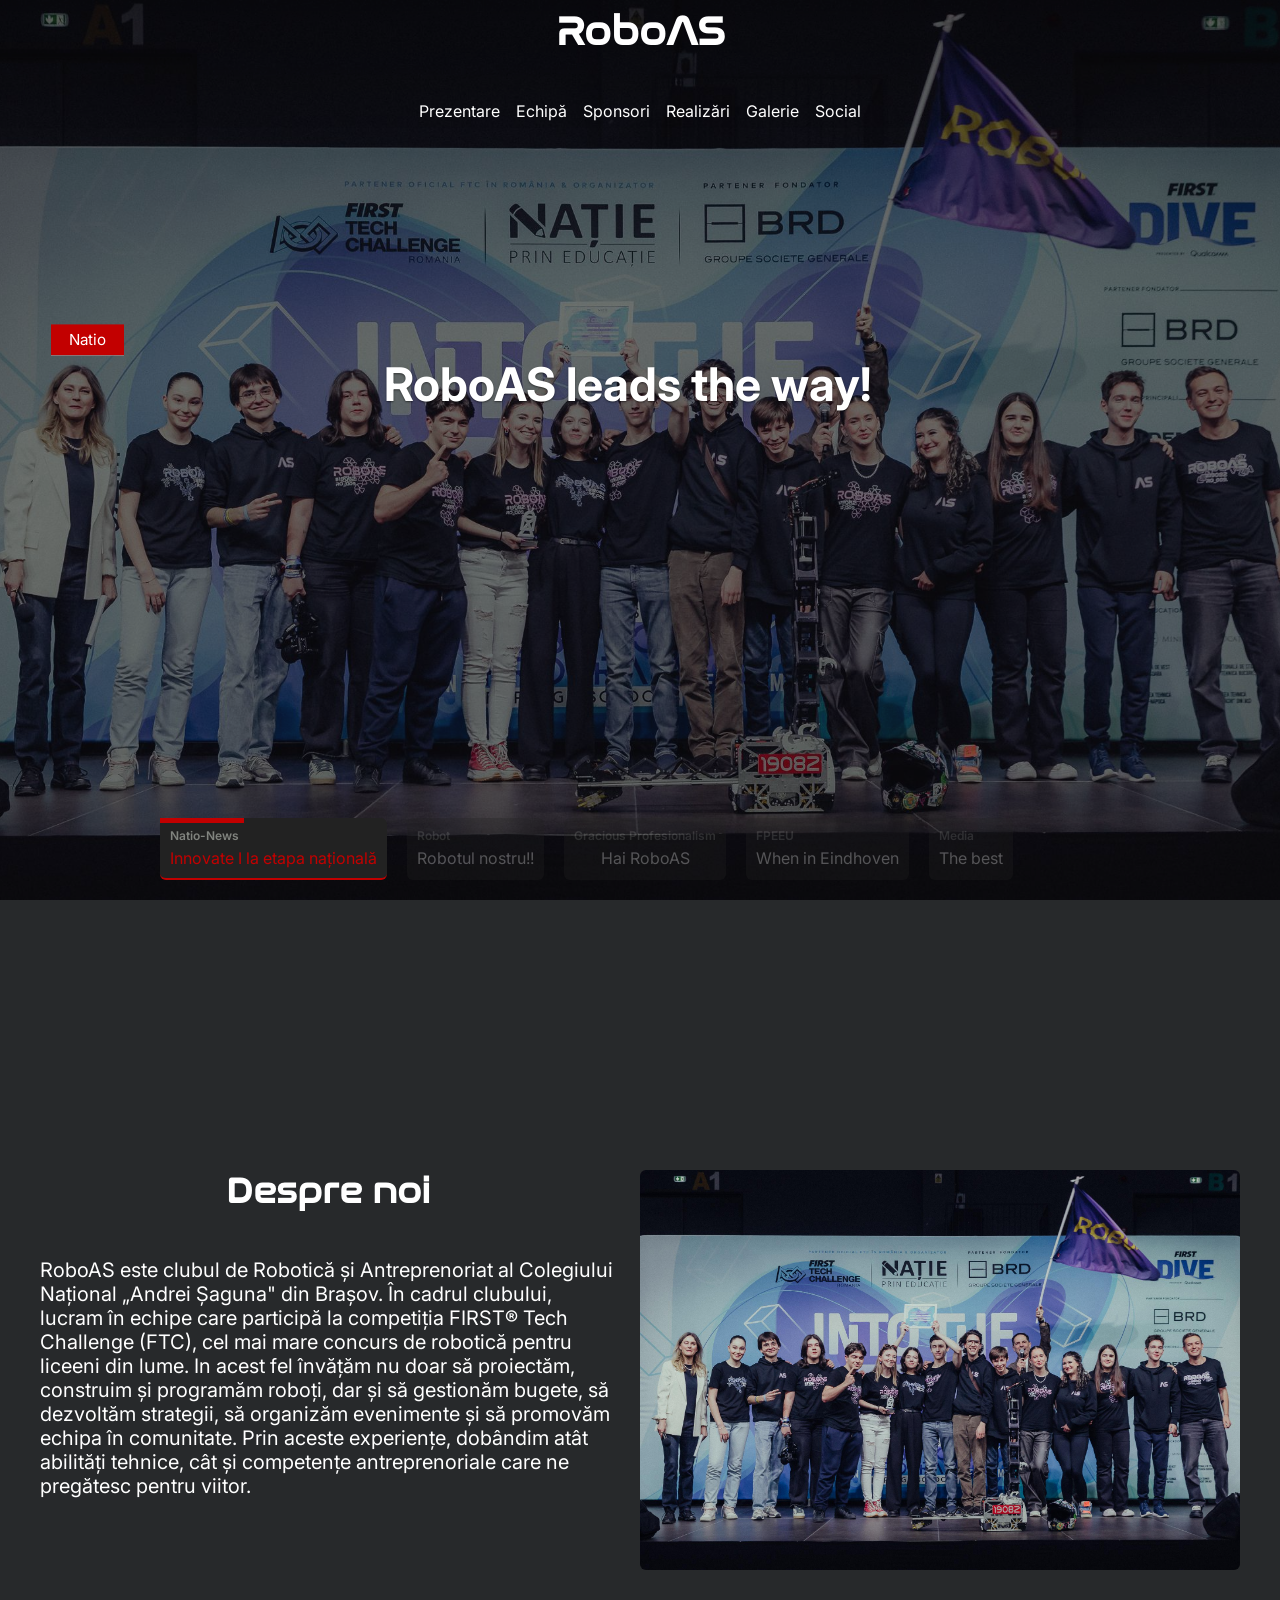
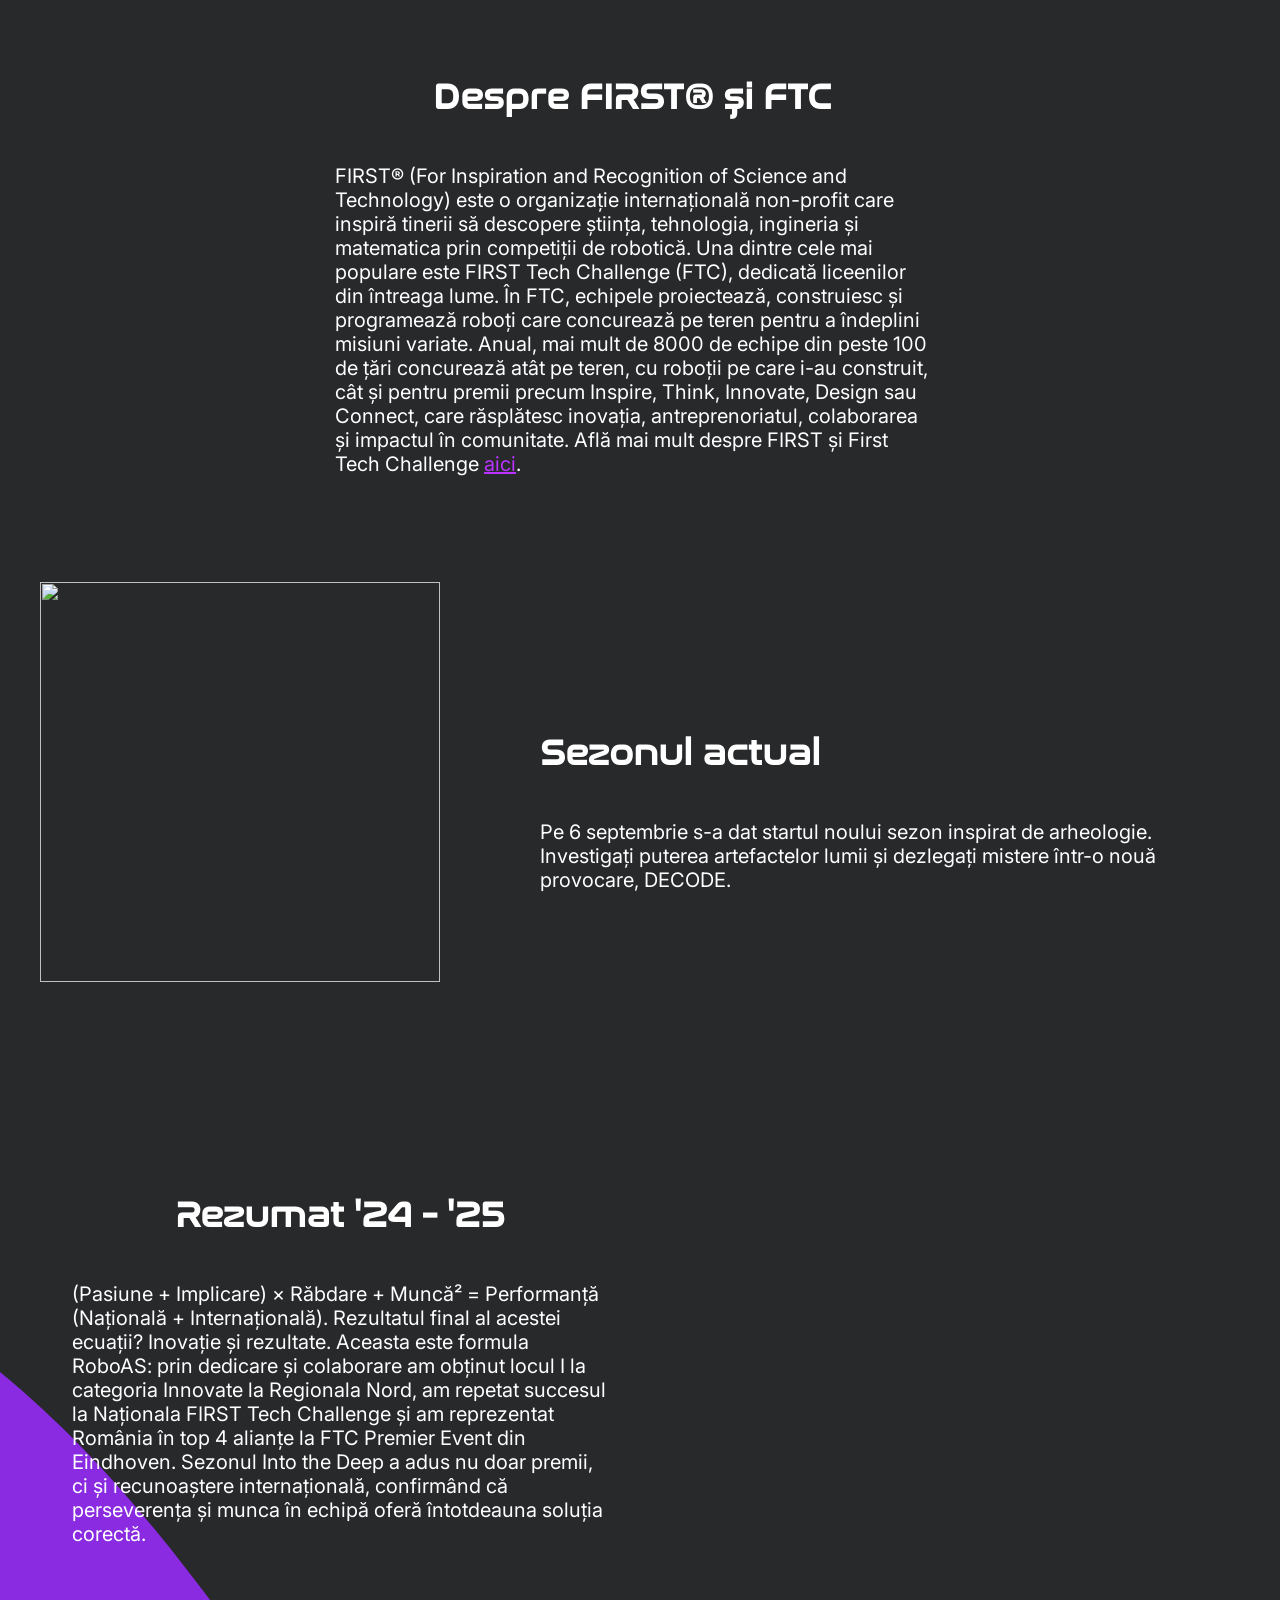
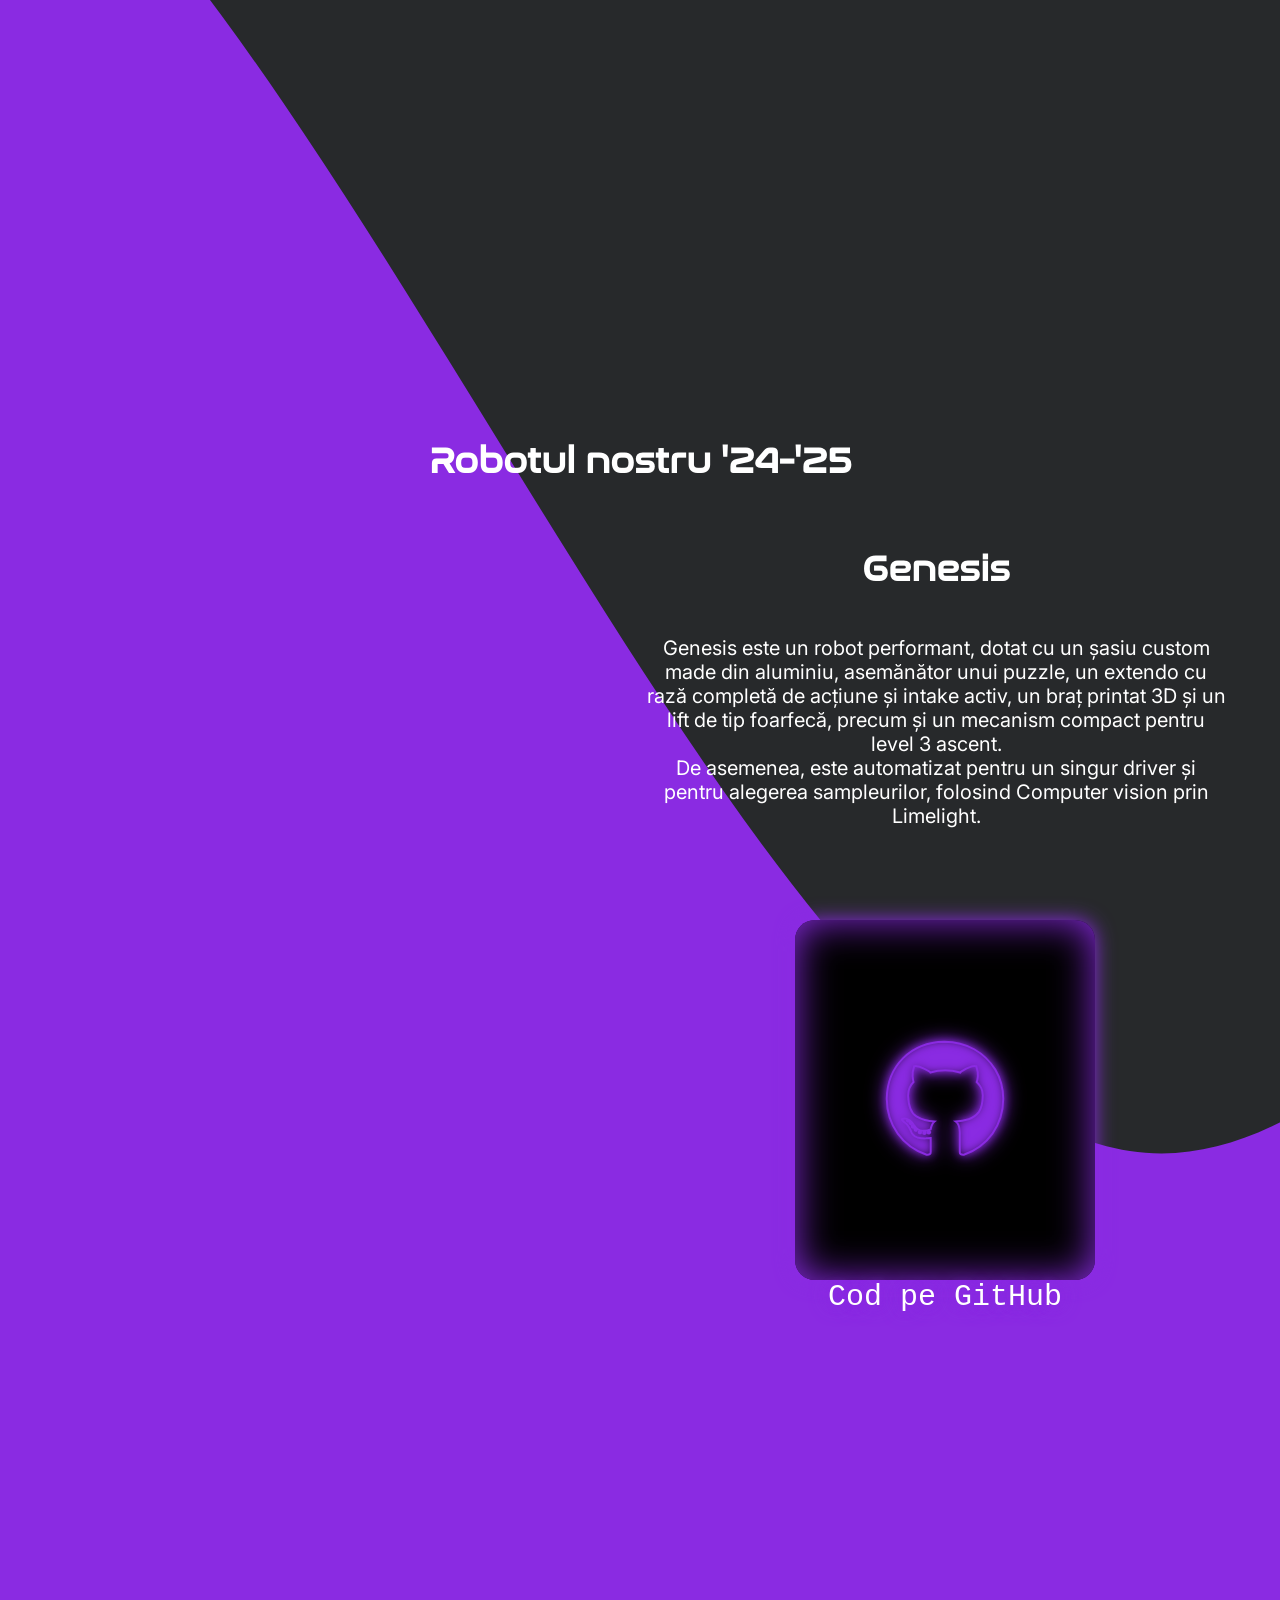
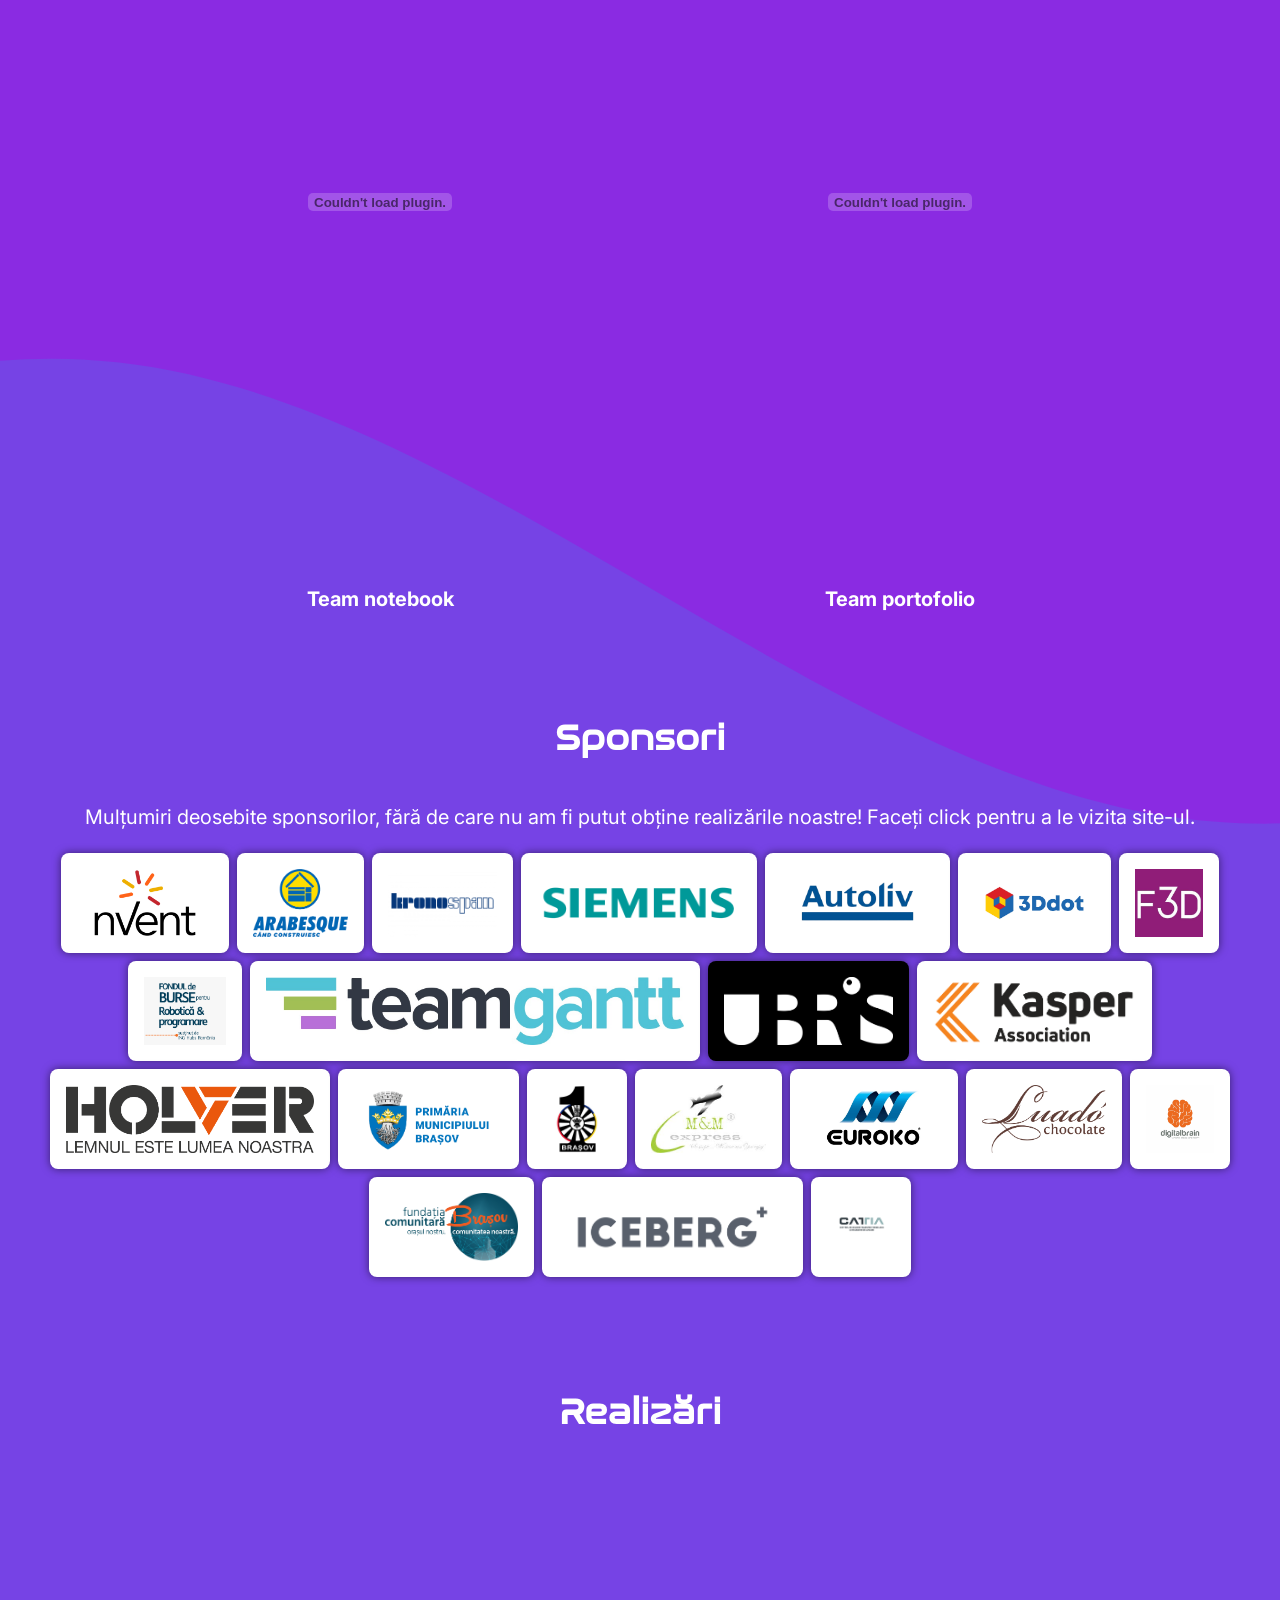
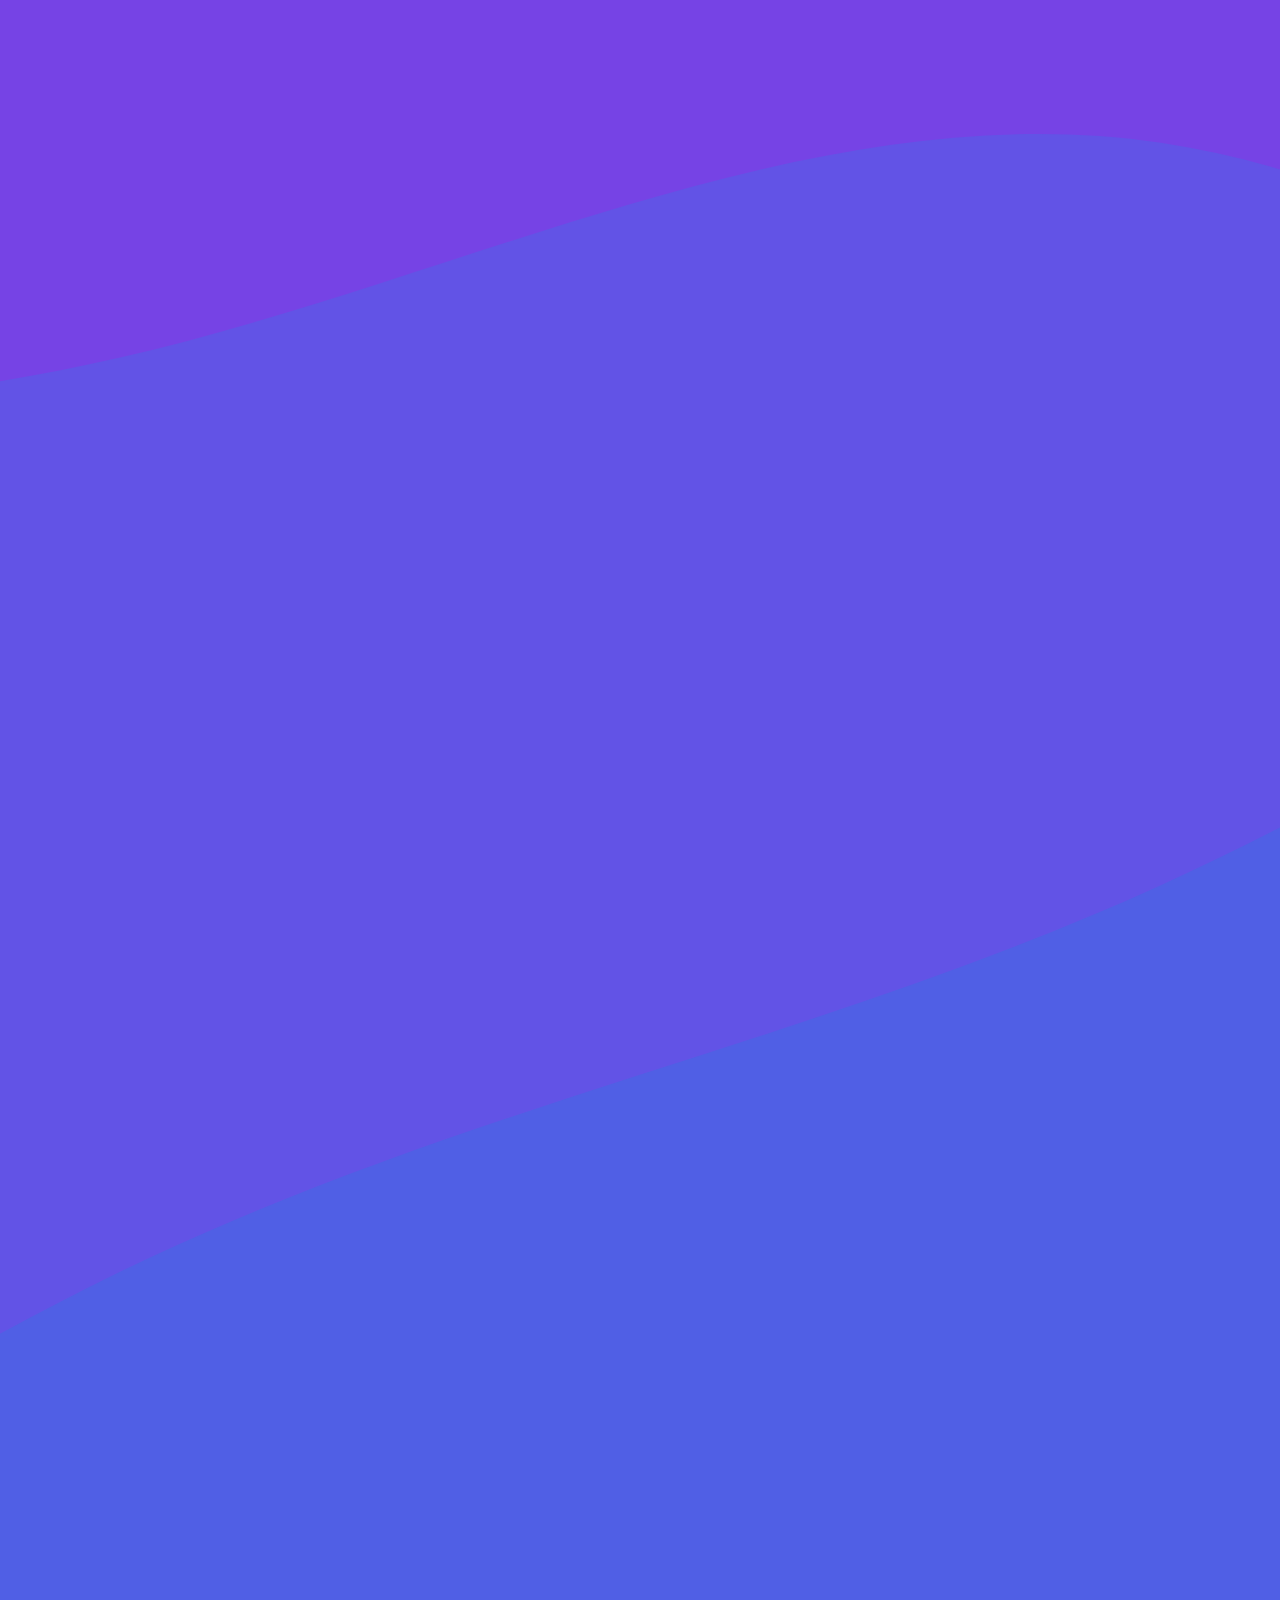
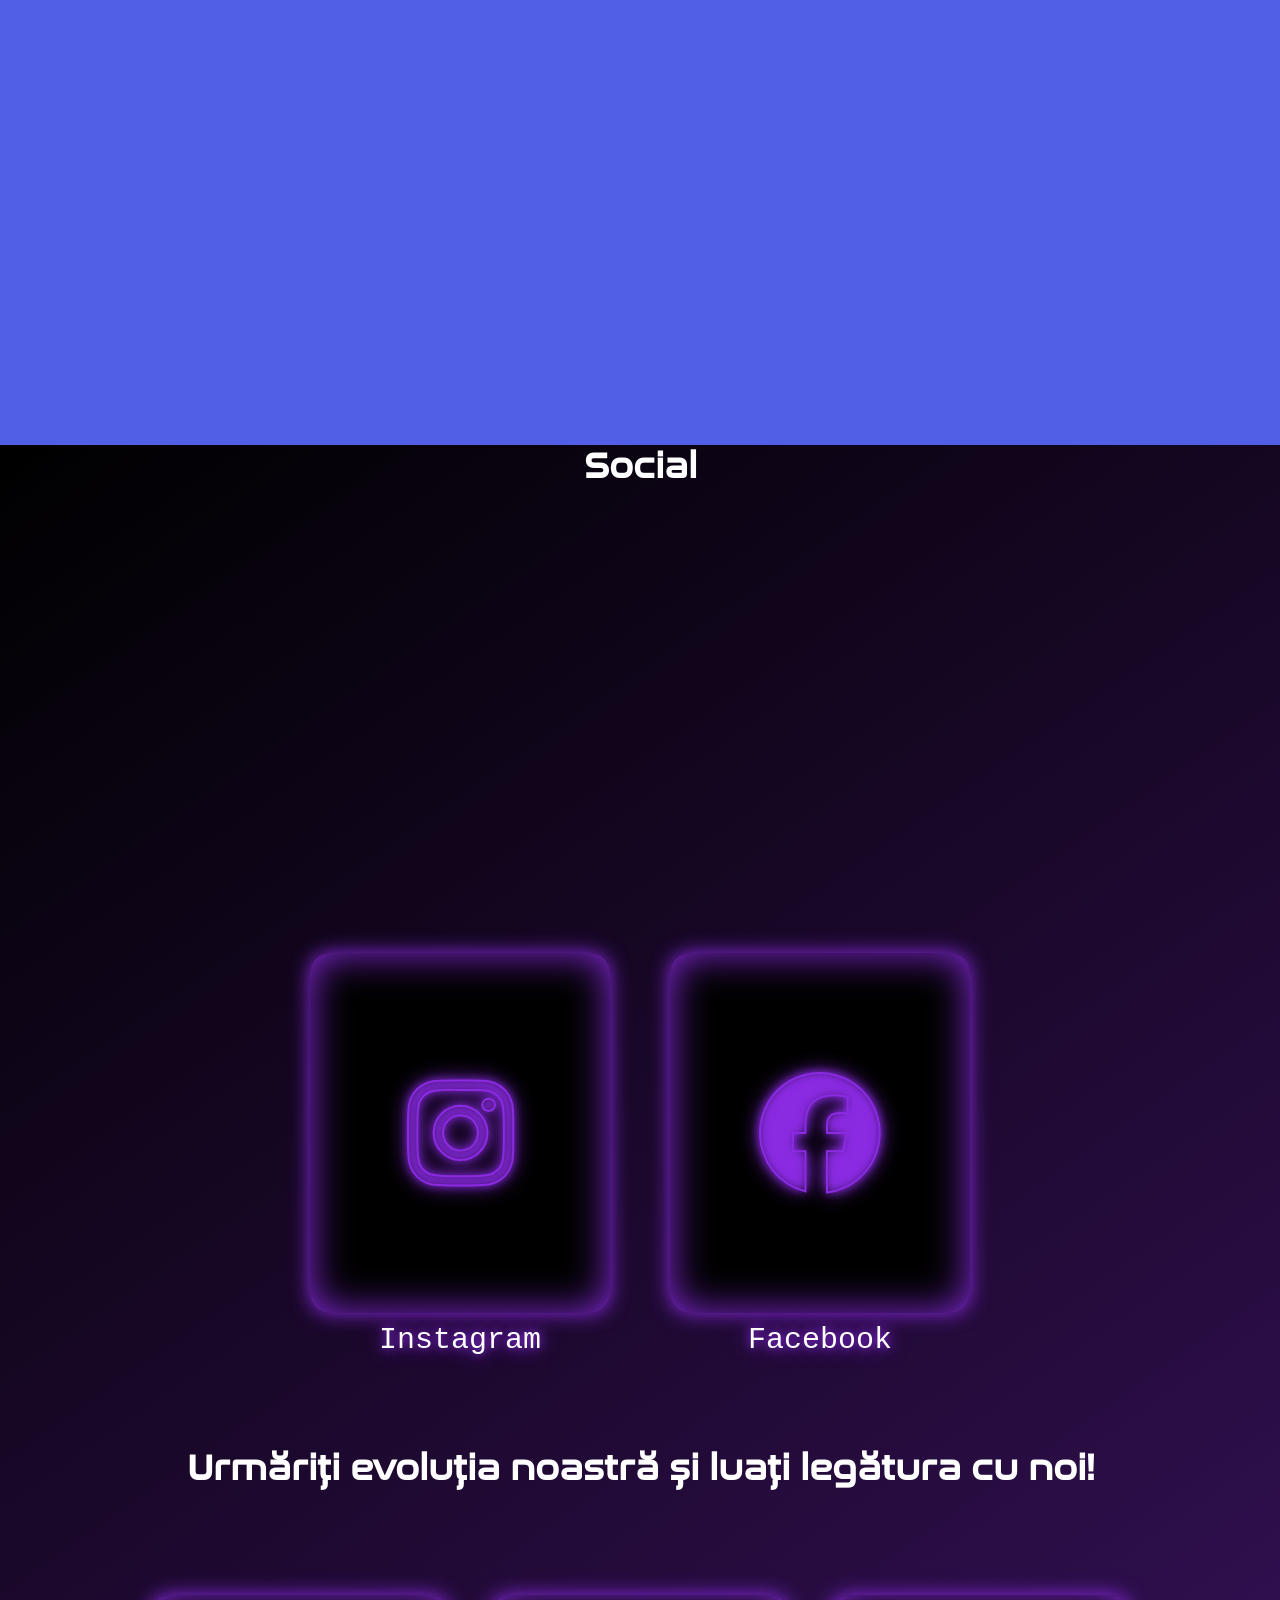
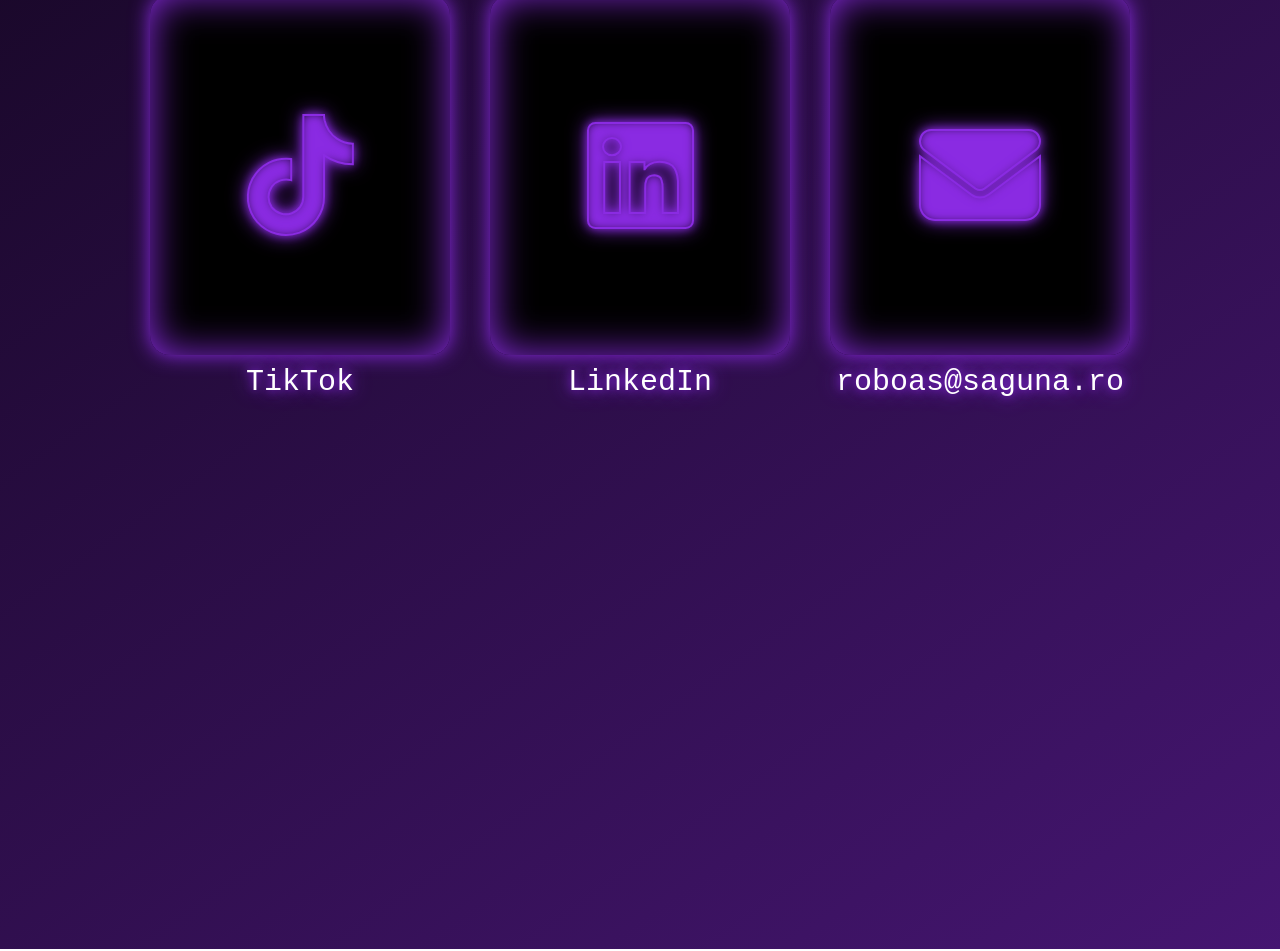
==== commit 1ef153bc: "fixed ios visual bugs" ====
--- a/index.html
+++ b/index.html
@@ -22,7 +22,7 @@
 			Created by Tea (si un pic de ajutor de la Varvara) with ❤ and inherited from Domi
 		-->
 		<header>
-			<h1 class="misc-mono"><a href="#top">RoboAS</a></h1>
+			<h1 class="misc-mono"><a href="#top" style="font-size: 40px;">RoboAS</a></h1>
 			<ul>
 				<li><a href="#prezentare">Prezentare</a></li>
 				<li><a href="#echipa">Echipă</a></li>
@@ -438,42 +438,42 @@
 			<div class="slideshow-container">
 				<div class="mySlides fade">
 				  <div class="numbertext">1 / 8</div>
-				  <img src="static/regioslider/premiustand.jpg" style="width:100%">
+				  <img src="static/regioslider/premiustand.jpg">
 				  <div class="text"></div>
 				</div>
 				<div class="mySlides fade">
 					<div class="numbertext">2 / 8</div>
-					<img src="static/regioslider/premiustandNatio.jpg" style="width:100%">
+					<img src="static/regioslider/premiustandNatio.jpg">
 					<div class="text"></div>
 				</div>
 				<div class="mySlides fade">
 				  <div class="numbertext">3 / 8</div>
-				  <img src="static/regioslider/galeria.jpg" style="width:100%">
+				  <img src="static/regioslider/galeria.jpg">
 				  <div class="text"></div>
 				</div>
 				<div class="mySlides fade">
 				  <div class="numbertext">4 / 8</div>
-				  <img src="static/regioslider/meci.png" style="width:100%">
+				  <img src="static/regioslider/meci.png">
 				  <div class="text"></div>
 				</div>
 				<div class="mySlides fade">
 					<div class="numbertext">5 / 8</div>
-					<img src="static/regioslider/oameni.jpg" style="width:100%">
+					<img src="static/regioslider/oameni.jpg">
 					<div class="text"></div>
 				</div>
 				<div class="mySlides fade">
 					<div class="numbertext">6 / 8</div>
-					<img src="static/regioslider/cuvectron.jpg" style="width:100%">
+					<img src="static/regioslider/cuvectron.jpg">
 					<div class="text"></div>
 				</div>
 				<div class="mySlides fade">
 					<div class="numbertext">7 / 8</div>
-					<img src="static/regioslider/standNatio.png" style="width:100%">
+					<img src="static/regioslider/standNatio.png">
 					<div class="text"></div>
 				</div>
 				<div class="mySlides fade">
 					<div class="numbertext">8 / 8</div>
-					<img src="static/regioslider/radio.jpg" style="width:100%">
+					<img src="static/regioslider/radio.jpg">
 					<div class="text"></div>
 				</div>
 				<!-- Next and previous buttons -->
@@ -620,12 +620,6 @@
 						</div>
 						<span class="glow-label">TikTok</span>
 					</a>
-					<a href="https://www.linkedin.com/in/roboas-roboas-b322872a8/">
-						<div class="glow-button-mobile">
-							<i class="fa-brands fa-linkedin"></i>
-						</div>
-						<span class="glow-label">LinkedIn</span>
-					</a>
 					<a href="mailto:roboas@saguna.ro" id="mail">
 						<div class="glow-button-mobile">
 							<i class="fa-solid fa-envelope"></i>
--- a/app.css
+++ b/app.css
@@ -649,6 +649,23 @@
 /* Hide the images by default */
 #section-8 > .slideshow-container > .mySlides {
   display: none;
+  width: 100%;
+}
+
+/* Safari iOS: give images explicit dimensions so they render fully */
+#section-8 > .slideshow-container > .mySlides img {
+  display: block;
+  width: 100%;
+  height: 500px;
+  object-fit: cover;
+  object-position: center;
+  -webkit-transform: translateZ(0); /* force GPU layer, fixes Safari repaint bug */
+}
+
+@media (max-width: 768px) {
+  #section-8 > .slideshow-container > .mySlides img {
+    height: 240px;
+  }
 }
 
 /* Next & previous buttons */
@@ -883,6 +900,10 @@
 
 	/* ---- Header ---- */
 	header > h1 { font-size: 1.4em; }
+	header > h1.misc-mono {
+    padding-bottom: 0;
+    margin-bottom: 15px; /* Adjust this value if you want a tiny bit of space */
+	}
 	header > ul > li > a { font-size: 1em; }
 	header > ul { gap: 0.6em; flex-wrap: wrap; }
 
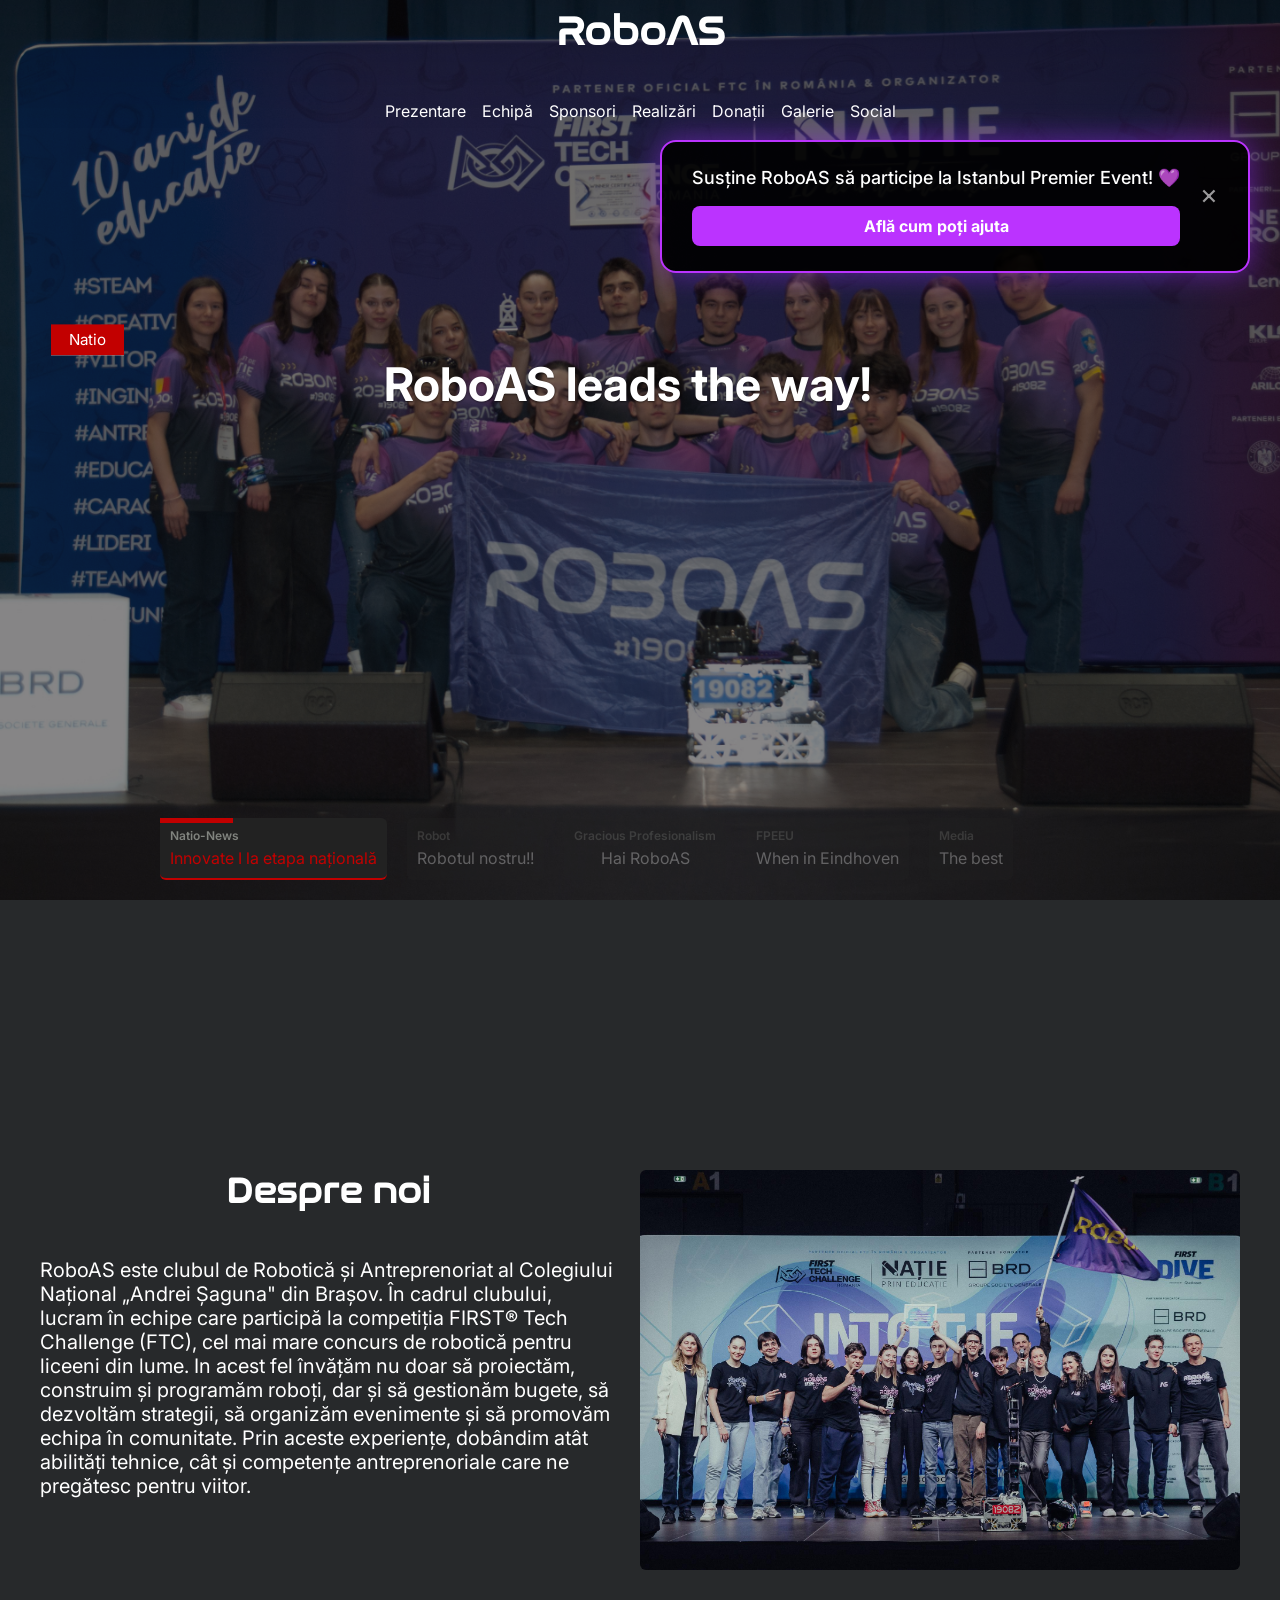
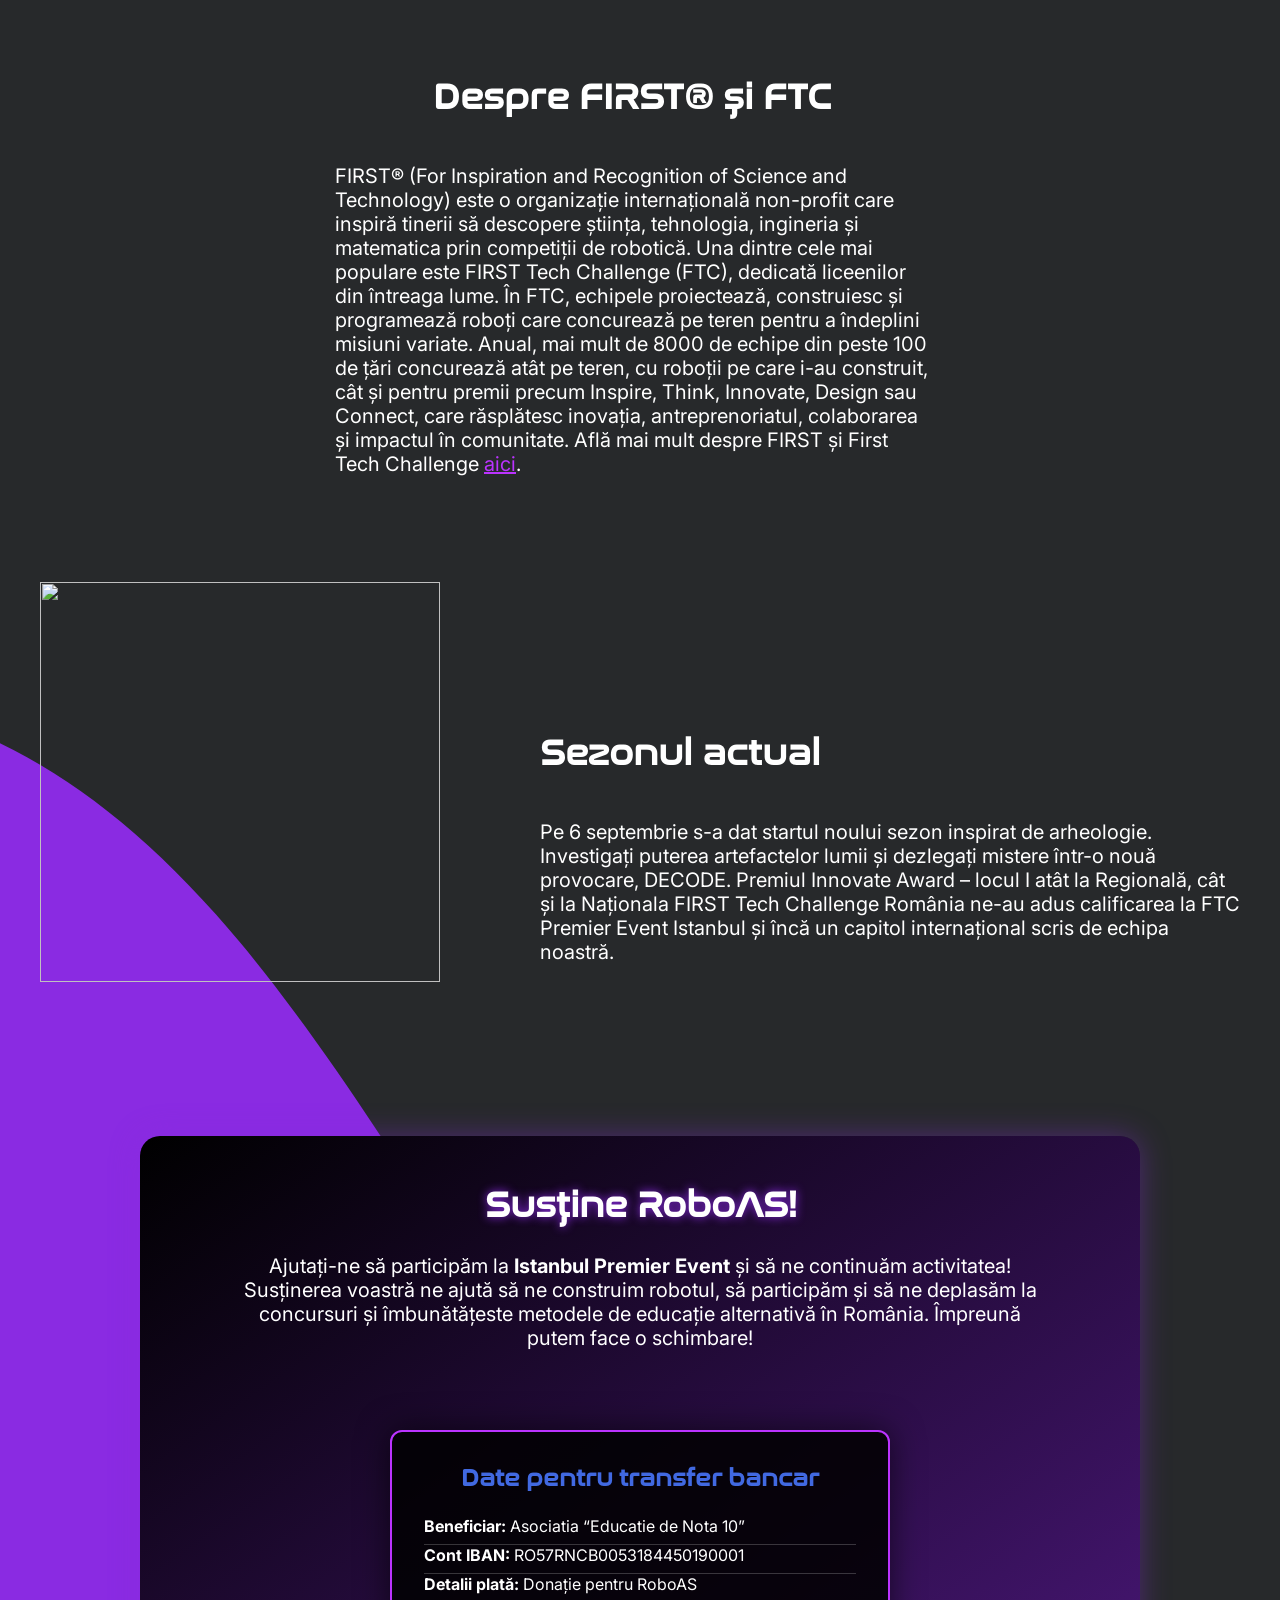
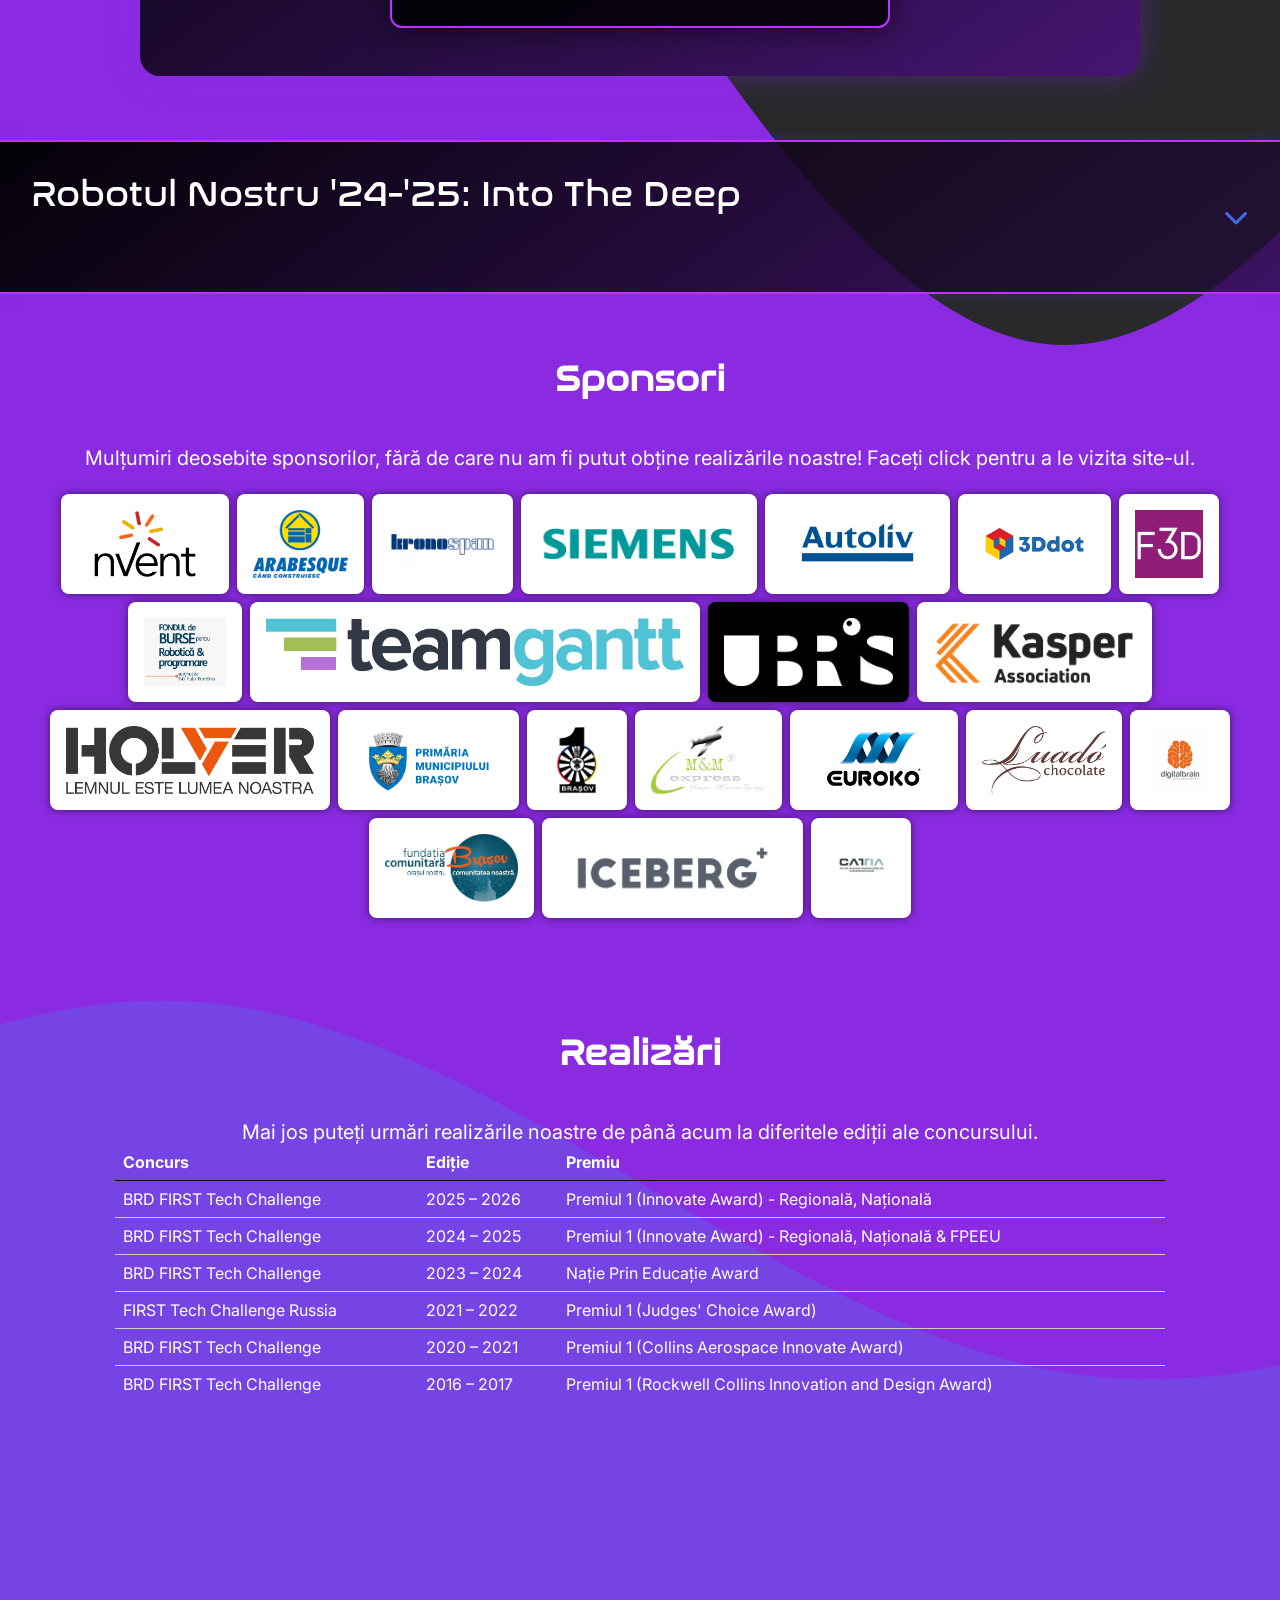
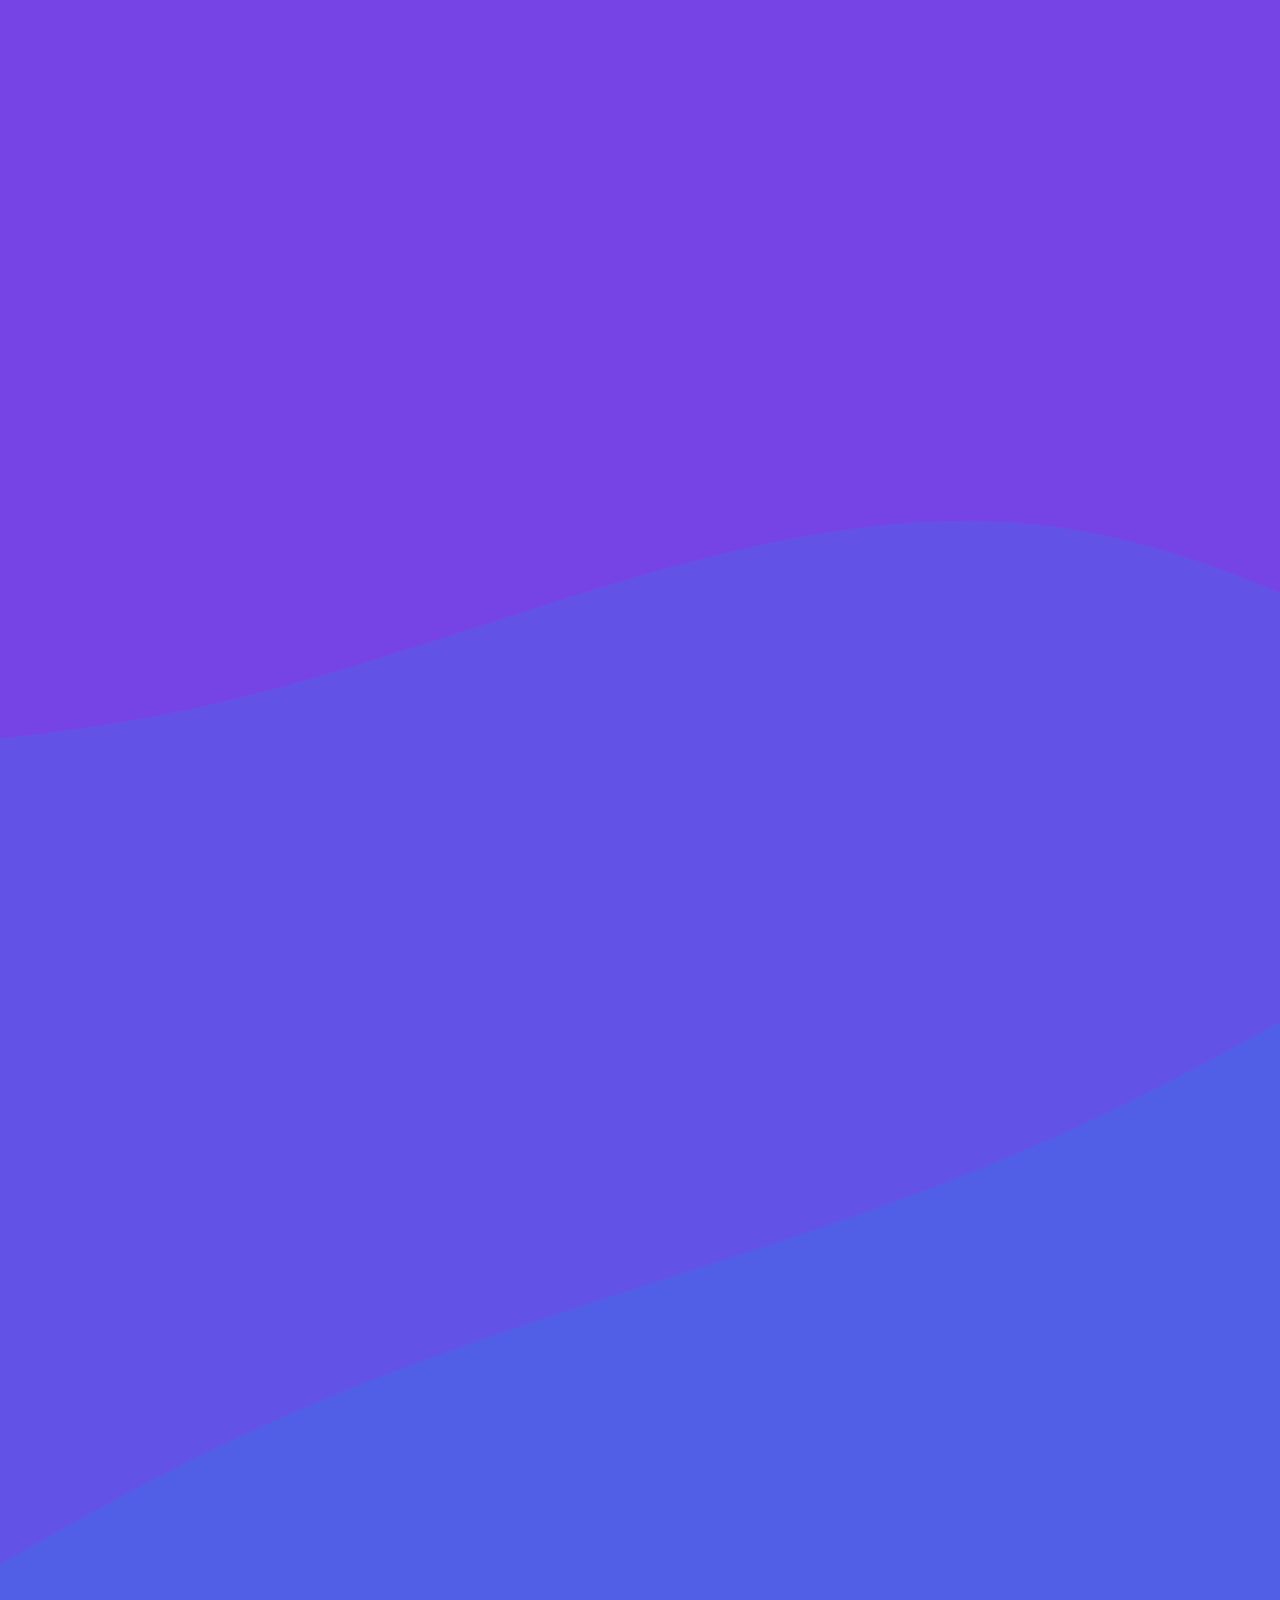
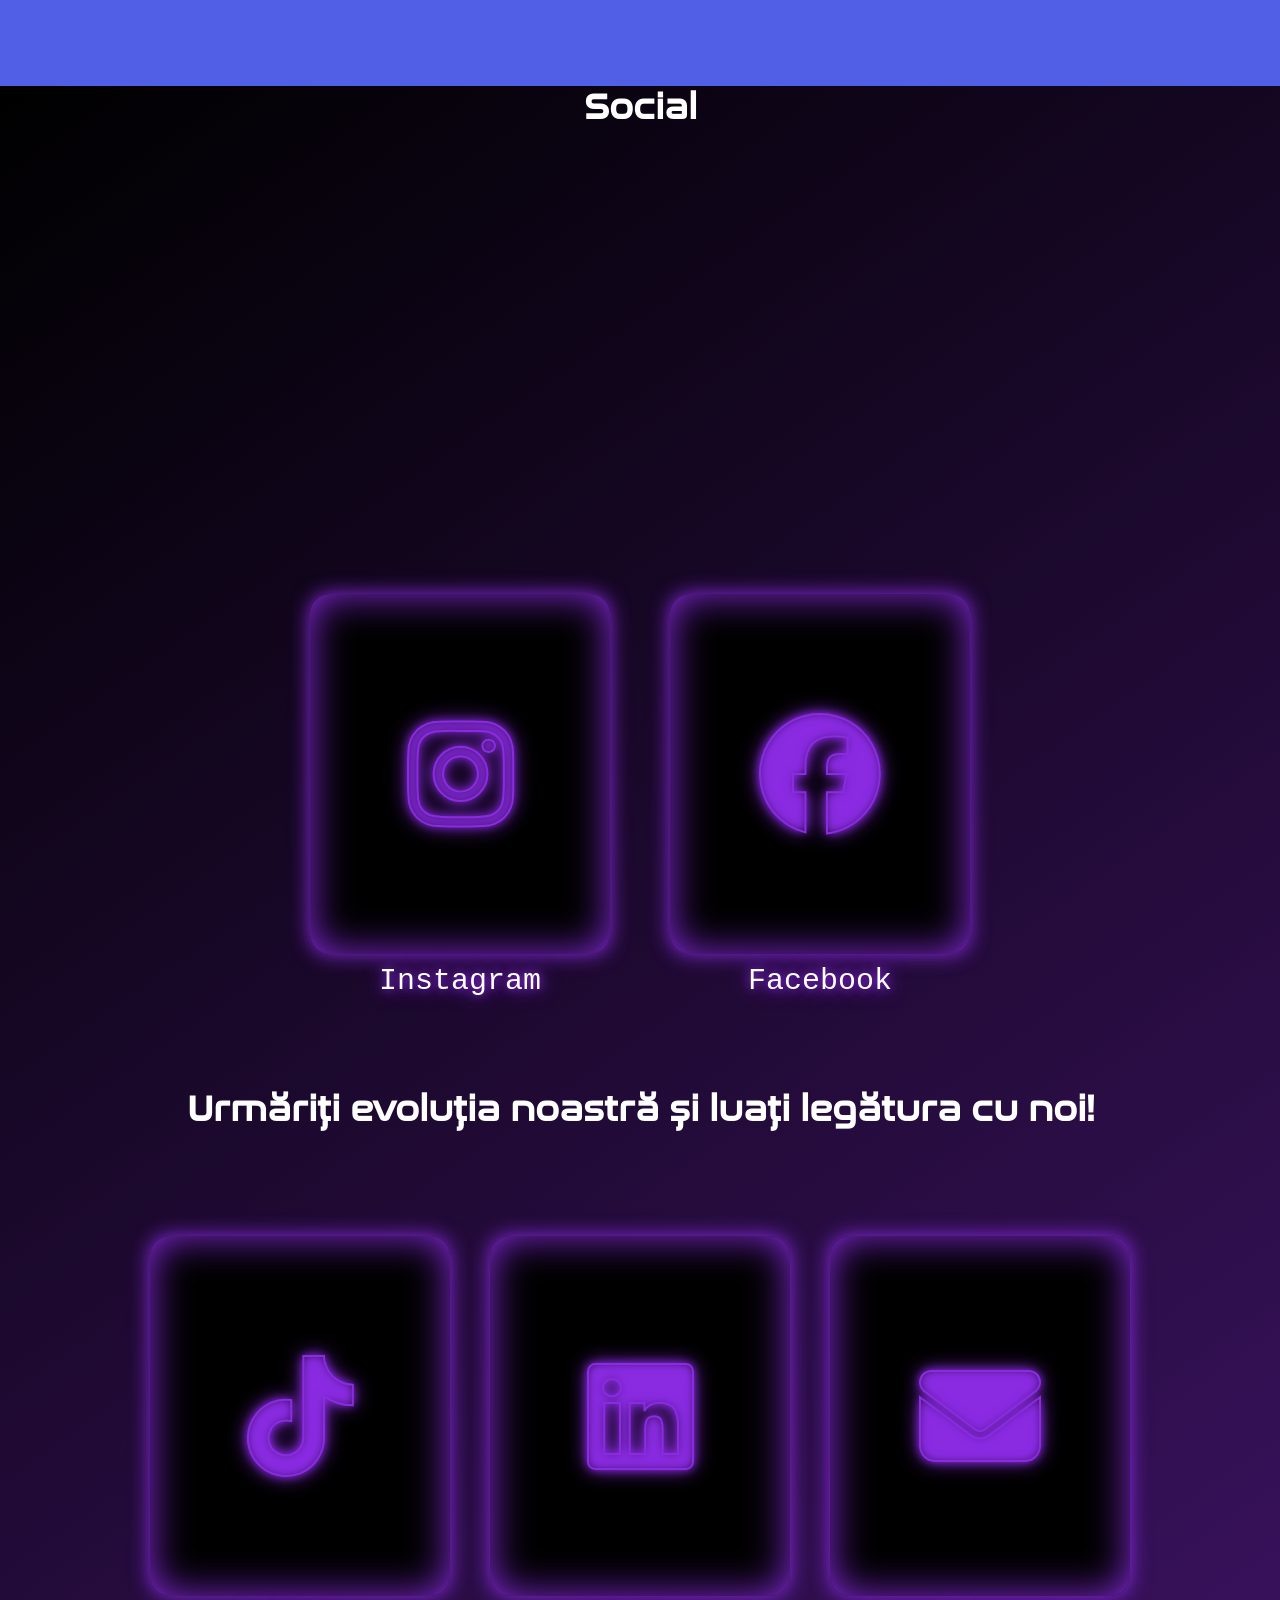
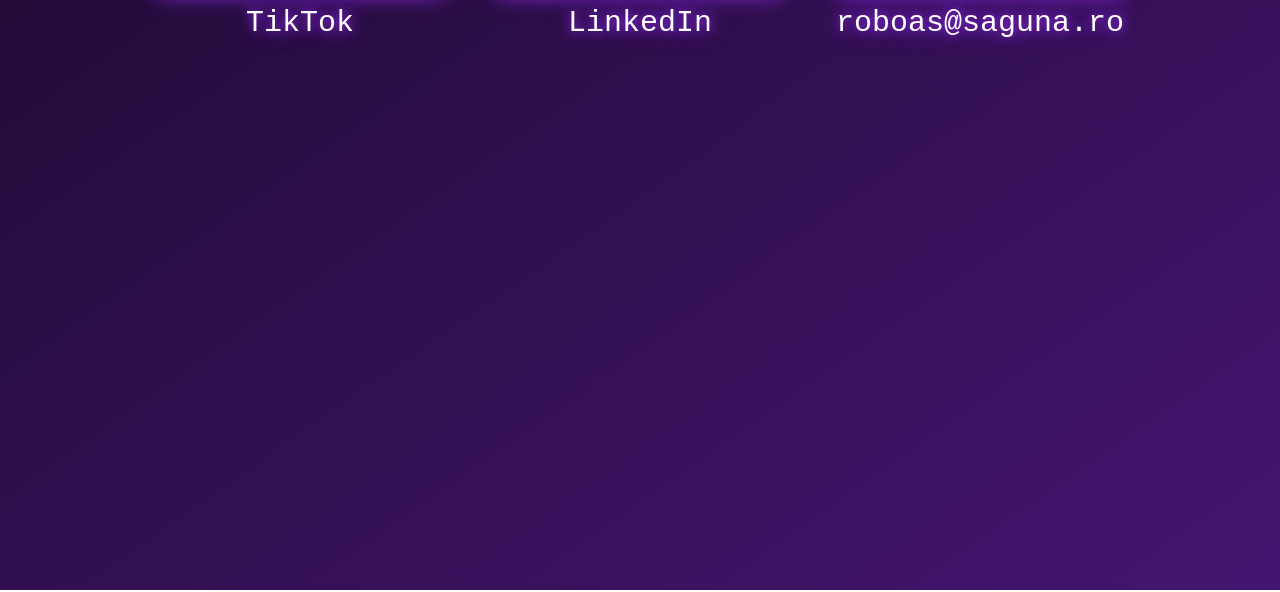
==== commit 3a1b85c9: "updated for current season" ====
--- a/index.html
+++ b/index.html
@@ -21,6 +21,13 @@
 		<!--
 			Created by Tea (si un pic de ajutor de la Varvara) with ❤ and inherited from Domi
 		-->
+		<div id="donation-toast" class="donation-toast">
+			<div class="toast-content">
+				<p>Susține RoboAS să participe la Istanbul Premier Event! 💜</p>
+				<a href="#section-donatii" class="toast-btn">Află cum poți ajuta</a>
+			</div>
+			<button id="close-toast" class="toast-close" aria-label="Close">&times;</button>
+		</div>
 		<header>
 			<h1 class="misc-mono"><a href="#top" style="font-size: 40px;">RoboAS</a></h1>
 			<ul>
@@ -28,6 +35,7 @@
 				<li><a href="#echipa">Echipă</a></li>
 				<li><a href="#sponsori">Sponsori</a></li>
 				<li><a href="#realizari">Realizări</a></li>
+				<li><a href="#donatii">Donații</a></li>
 				<li><a href="#galerie">Galerie</a></li>
 				<li><a href="#social">Social</a></li>
 			</ul>
@@ -44,7 +52,7 @@
 				<div class="slides">
 				  <article class="main-post main-post--active">
 					<div class="main-post__image">
-					  <img src= "ui/scenaNatio.jpg" loading="lazy" />
+					  <img src= "static/regioslider/grup_natio_2.jpg" loading="lazy" />
 					</div>
 					<div class="main-post__content">
 					  <div class="main-post__tag-wrapper">
@@ -55,7 +63,7 @@
 				  </article>
 				  <article class="main-post main-post--not-active">
 					<div class="main-post__image">
-					  <img src="static/verticalSlider/robotHang.jpg" loading="lazy" />
+					  <img src="static/verticalSlider/robot_natio_1.jpg" loading="lazy" />
 					</div>
 					<div class="main-post__content">
 					  <div class="main-post__tag-wrapper">
@@ -215,29 +223,59 @@
 				</div>	
 				<div class="-right">
 					<h2 class="misc-mono">Sezonul actual</h2>
-					<p>Pe 6 septembrie s-a dat startul noului sezon inspirat de arheologie. Investigați puterea artefactelor lumii și dezlegați mistere într-o nouă provocare, DECODE.</p>
-				</div>
-			</div>
-		</div>
-		<div id="section-11">
+					<p>Pe 6 septembrie s-a dat startul noului sezon inspirat de arheologie. Investigați puterea artefactelor lumii și dezlegați mistere într-o nouă provocare, DECODE. Premiul Innovate Award – locul I atât la Regională, cât și la Naționala FIRST Tech Challenge România ne-au adus calificarea la FTC Premier Event Istanbul și încă un capitol internațional scris de echipa noastră.</p>
+				</div>
+			</div>
+		</div>
+		
+		<div id="section-donatii">
+			<span id="donatii"></span>
+			<h2 class="misc-mono">Susține RoboAS!</h2>
 			<div class="-content">
-				<div class="-left">
+				<p>Ajutați-ne să participăm la <strong>Istanbul Premier Event</strong> și să ne continuăm activitatea! Susținerea voastră ne ajută să ne construim robotul, să participăm și să ne deplasăm la concursuri și îmbunătățeste metodele de educație alternativă în România. Împreună putem face o schimbare!</p>
+				<script async
+  					src="https://js.stripe.com/v3/buy-button.js">
+				</script>
+
+				<stripe-buy-button
+  				buy-button-id="buy_btn_1TXdmZ4Zb0ymfnjriuAmrmrZ"
+  				publishable-key="pk_live_51TONOM4Zb0ymfnjr2vYEXXoPwt820BSNbCycxCaQhZryXrVsrIbodDt136QVbzK7uIlsE1HezZvabzrstbPyBZE200WvdFwqKC"
+				>
+				</stripe-buy-button>
+				<div class="donatii-box">
+					<h3>Date pentru transfer bancar</h3>
+					<p><strong>Beneficiar:</strong> Asociatia “Educatie de Nota 10”</p>
+					<p><strong>Cont IBAN:</strong> RO57RNCB0053184450190001</p>
+					<p><strong>Detalii plată:</strong> Donație pentru RoboAS</p>
+				</div>
+			</div>
+		</div>
+		<div class="season-dropdown">
+			<button class="dropdown-toggle" id="btn-season-24-25">
+				<span class="misc-mono">Robotul Nostru '24-'25: Into The Deep</span>
+				<i class="fa-solid fa-chevron-down"></i>
+			</button>
+			
+			<div class="dropdown-content" id="content-season-24-25">
+				<div id="section-11">
+				<div class="-content">
+					<div class="-left">
 					<h2 class="misc-mono">Rezumat '24 - '25</h2>
-					<p>(Pasiune + Implicare) × Răbdare + Muncă² = Performanță (Națională + Internațională).
-					Rezultatul final al acestei ecuații? Inovație și rezultate.
-					Aceasta este formula RoboAS: prin dedicare și colaborare am obținut locul I la categoria Innovate la Regionala Nord, am repetat succesul la Naționala FIRST Tech Challenge și am reprezentat România în top 4 alianțe la FTC Premier Event din Eindhoven.
-					Sezonul Into the Deep a adus nu doar premii, ci și recunoaștere internațională, confirmând că perseverența și munca în echipă oferă întotdeauna soluția corectă.
-					</p>
-				</div>
-				<div class="-right">
-					<iframe width="560" height="315" 
+						<p>(Pasiune + Implicare) × Răbdare + Muncă² = Performanță (Națională + Internațională).
+						Rezultatul final al acestei ecuații? Inovație și rezultate.
+						Aceasta este formula RoboAS: prin dedicare și colaborare am obținut locul I la categoria Innovate la Regionala Nord, am repetat succesul la Naționala FIRST Tech Challenge și am reprezentat România în top 4 alianțe la FTC Premier Event din Eindhoven.
+						Sezonul Into the Deep a adus nu doar premii, ci și recunoaștere internațională, confirmând că perseverența și munca în echipă oferă întotdeauna soluția corectă.
+						</p>
+					</div>
+					<div class="-right">
+						<iframe width="560" height="315" 
 						src="https://www.youtube.com/embed/1g72RkGQuY4" 
 						title="FTC Romania Championship 2025" 
 						frameborder="0" 
 						allow="accelerometer; autoplay; clipboard-write; encrypted-media; gyroscope; picture-in-picture; web-share" 
 						allowfullscreen>
-					</iframe>
-				</div>
+						</iframe>
+					</div>
 			</div>
 			<div class="-content">
 				<div class="-left" >
@@ -248,9 +286,9 @@
 				</div>
 			</div>
 		</div>
-		<div id="section-9">
-			<h2 class="misc-mono">Robotul nostru '24-'25</h2>
-			<div id="robot-content">
+				<div id="section-9">
+					<h2 class="misc-mono">Robotul nostru '24-'25</h2>
+				<div id="robot-content">
 				<div class="-content">
 					<div class="-left">
 						<iframe width="560" height="315" src="https://www.youtube.com/embed/nQ9gmPZpLiU?si=t0xig2js9LCks_OU" title="YouTube video player" frameborder="0" allow="accelerometer; autoplay; clipboard-write; encrypted-media; gyroscope; picture-in-picture; web-share" referrerpolicy="strict-origin-when-cross-origin" allowfullscreen></iframe>
@@ -317,6 +355,9 @@
 
 			</div>
 		</div>
+			</div>
+		</div>
+		
 		<div id="section-4">
             <span id="sponsori"></span>
             <h2 class="misc-mono">Sponsori</h2>
@@ -434,11 +475,11 @@
 			</table>
 		</div>
 		<div id="section-8">
-			<h2 class="misc-mono"><span id="galerie"></span>Galerie '24 - '25</h2>
+			<h2 class="misc-mono"><span id="galerie"></span>Galerie</h2>
 			<div class="slideshow-container">
 				<div class="mySlides fade">
 				  <div class="numbertext">1 / 8</div>
-				  <img src="static/regioslider/premiustand.jpg">
+				  <img src="static/regioslider/grup_natio_2.jpg">
 				  <div class="text"></div>
 				</div>
 				<div class="mySlides fade">
@@ -458,12 +499,12 @@
 				</div>
 				<div class="mySlides fade">
 					<div class="numbertext">5 / 8</div>
-					<img src="static/regioslider/oameni.jpg">
+					<img src="static/regioslider/mascota_natio_1.jpg">
 					<div class="text"></div>
 				</div>
 				<div class="mySlides fade">
 					<div class="numbertext">6 / 8</div>
-					<img src="static/regioslider/cuvectron.jpg">
+					<img src="static/regioslider/stand_natio_1.jpg">
 					<div class="text"></div>
 				</div>
 				<div class="mySlides fade">
@@ -473,7 +514,7 @@
 				</div>
 				<div class="mySlides fade">
 					<div class="numbertext">8 / 8</div>
-					<img src="static/regioslider/radio.jpg">
+					<img src="static/regioslider/premiu_natio_3.jpg">
 					<div class="text"></div>
 				</div>
 				<!-- Next and previous buttons -->
@@ -503,12 +544,12 @@
 				</div>
 				<div class="mySlide fade">
 					<div class="numbertext">3 / 10</div>
-					<img src="static/verticalSlider/cararobot.png" style="width:100%">
+					<img src="static/verticalSlider/meci_natio_3.jpg" style="width:100%">
 					<div class="text"></div>
 				</div>
 				<div class="mySlide fade">
 				  <div class="numbertext">4 / 10</div>
-				  <img src="static/verticalSlider/biceps.png" style="width:100%">
+				  <img src="static/verticalSlider/robot_natio_1.jpg" style="width:100%">
 				  <div class="text"></div>
 				</div>
 				<div class="mySlide fade">
@@ -518,7 +559,7 @@
 				</div>
 				<div class="mySlide fade">
 					<div class="numbertext">6 / 10</div>
-					<img src="static/verticalSlider/inaintedemeci.png" style="width:100%">
+					<img src="static/verticalSlider/meci_regio_2.png" style="width:100%">
 					<div class="text"></div>
 				</div>
 				<div class="mySlide fade">
@@ -533,7 +574,7 @@
 				</div>
 				<div class="mySlide fade">
 					<div class="numbertext">9 / 10</div>
-					<img src="static/verticalSlider/dajosrobot.png" style="width:100%">
+					<img src="static/verticalSlider/robot_regio_1.jpg" style="width:100%">
 					<div class="text"></div>
 				</div>
 				<div class="mySlide fade">
--- a/app.css
+++ b/app.css
@@ -2119,3 +2119,314 @@
 		transform: none !important;
 	}
 }
+
+#section-donatii {
+    /* The animated purple gradient from your socials section */
+    background: linear-gradient(145deg, #000, #8a2be2, #000);
+    background-size: 400% 400%;
+    animation: shimmer 8s ease infinite;
+    
+    /* Box styling */
+    padding: 3em 1.5rem;
+    border-radius: 20px;
+    box-sizing: border-box;
+    text-align: center;
+    max-width: 1000px;
+    margin: 4em auto; /* Creates space above and below the box */
+    box-shadow: 0 0 30px rgba(138, 43, 226, 0.4);
+    position: relative;
+    z-index: 1;
+}
+
+#section-donatii > h2 {
+    padding-bottom: 3vh;
+    text-shadow: 0 0 10px #8a2be2; /* Extra glow for the title */
+}
+
+#section-donatii .-content {
+    display: flex;
+    flex-direction: column;
+    align-items: center;
+    gap: 2.5em;
+}
+
+#section-donatii p {
+    max-width: 800px;
+    margin: 0 auto;
+}
+
+/* The styled card for bank details */
+.donatii-box {
+    background: rgba(0, 0, 0, 0.85); /* Darkened to contrast the purple background */
+    border: 2px solid var(--col-mov);
+    border-radius: 12px;
+    padding: 2em;
+    max-width: 500px;
+    width: 100%;
+    text-align: left;
+    box-shadow: 0 0 2em rgba(0, 0, 0, 0.6);
+    transition: transform 0.3s ease, box-shadow 0.3s ease;
+    box-sizing: border-box;
+}
+
+/* Subtle hover pop effect */
+.donatii-box:hover {
+    transform: translateY(-5px);
+    box-shadow: 0 0 2.5em rgba(179, 51, 255, 0.5);
+}
+
+.donatii-box h3 {
+    color: var(--col-galben);
+    margin-bottom: 1em;
+    font-size: 1.5em;
+    text-align: center;
+    font-family: 'MyFont', monospace;
+}
+
+.donatii-box p {
+    font-size: 16px;
+    margin-bottom: 0.8em;
+    border-bottom: 1px solid rgba(255, 255, 255, 0.2);
+    padding-bottom: 0.5em;
+    text-align: left !important;
+}
+
+.donatii-box p:last-child {
+    border-bottom: none;
+    margin-bottom: 0;
+    padding-bottom: 0;
+}
+
+@media (max-width: 768px) {
+    #section-donatii {
+        padding: 2em 1rem !important;
+        margin: 2em auto !important;
+    }
+
+    .donatii-box {
+        padding: 1.5em !important;
+        /* Ensure it doesn't hit the screen edges */
+        width: 90vw !important; 
+    }
+
+    .donatii-box h3 {
+        font-size: 1.2em !important;
+    }
+
+    .donatii-box p {
+        font-size: 14px !important; /* Slightly smaller text to prevent line-breaking weirdness */
+        word-break: break-word; /* Prevents long IBANs from breaking the layout */
+    }
+}
+
+.donation-toast {
+    position: fixed;
+    top: 140px; /* Moved from bottom to top */
+    right: 30px;
+    background: rgba(0, 0, 0, 0.9);
+    border: 2px solid var(--col-mov);
+    border-radius: 16px;
+    padding: 25px 30px; /* Larger padding makes the box bigger */
+    box-shadow: 0 0 30px rgba(138, 43, 226, 0.6);
+    display: flex;
+    align-items: center;
+    gap: 20px;
+    z-index: 10000;
+    animation: slideInRight 0.6s cubic-bezier(0.22, 1, 0.36, 1) forwards;
+}
+
+.toast-content {
+    display: flex;
+    flex-direction: column;
+    gap: 8px;
+}
+
+.toast-content p {
+    margin: 0;
+    font-size: 18px !important; /* Larger text */
+    text-align: left !important;
+    color: white;
+    font-weight: 500;
+}
+
+.toast-btn {
+    background: var(--col-mov);
+    color: white !important;
+    text-decoration: none;
+    padding: 10px 20px; /* Larger button */
+    border-radius: 8px;
+    font-size: 16px !important; /* Larger button text */
+    font-weight: bold;
+    text-align: center !important;
+    transition: background 0.3s, transform 0.2s;
+    display: inline-block;
+    margin-top: 10px;
+}
+
+.toast-btn:hover {
+    background: var(--col-galben);
+    color: black !important;
+    transform: scale(1.05);
+}
+
+.toast-close {
+    background: transparent;
+    border: none;
+    color: white;
+    font-size: 28px;
+    line-height: 1;
+    cursor: pointer;
+    padding: 0;
+    margin-top: -25px; /* Aligns the X to the top right */
+    opacity: 0.6;
+    transition: opacity 0.3s, color 0.3s;
+}
+
+.toast-close:hover {
+    opacity: 1;
+    color: var(--col-galben);
+}
+
+/* Desktop animation */
+@keyframes slideInRight {
+    from { transform: translateX(150%); }
+    to { transform: translateX(0); }
+}
+
+/* Mobile Adjustments */
+@media (max-width: 768px) {
+    .donation-toast {
+        bottom: auto !important;
+        top: 80px !important; /* Appears right under the header */
+        right: 50% !important;
+        width: 90vw !important;
+        box-sizing: border-box;
+        animation: slideDownMobile 0.6s cubic-bezier(0.22, 1, 0.36, 1) forwards;
+        
+        /* Adjusted padding to give the absolute X button some room */
+        padding: 25px 15px 15px 15px !important; 
+    }
+
+    /* Force the content container to stretch the full width */
+    .toast-content {
+        flex: 1 !important;
+        width: 100% !important;
+        align-items: center !important; 
+    }
+
+    /* Center the text across the whole box */
+    .toast-content p {
+        text-align: center !important; 
+        width: 100% !important;
+    }
+
+    /* Make the button stretch across the whole box too */
+    .toast-btn {
+        width: 100% !important; 
+        box-sizing: border-box !important;
+    }
+
+    /* Float the 'X' in the corner so it doesn't push the text to the side */
+    .toast-close {
+        position: absolute !important;
+        top: 5px !important;
+        right: 15px !important;
+        margin-top: 0 !important;
+    }
+
+    @keyframes slideDownMobile {
+        from { top: -100px; opacity: 0; transform: translateX(50%); }
+        to { top: 80px; opacity: 1; transform: translateX(50%); }
+    }
+}
+
+.season-dropdown {
+    width: 100%;
+    max-width: 100%; /* Overrides the previous 1000px limit */
+    margin: 3em 0; /* Removes the auto-centering margins on the sides */
+    border-top: 2px solid var(--col-mov);
+    border-bottom: 2px solid var(--col-mov);
+    border-left: none; /* Removes side borders for a flush edge-to-edge look */
+    border-right: none;
+    border-radius: 0; /* Removes rounded corners */
+    background: rgba(0, 0, 0, 0.7);
+    overflow: hidden;
+    box-shadow: 0 0 15px rgba(138, 43, 226, 0.2);
+}
+
+.dropdown-toggle {
+    width: 100%;
+    background: linear-gradient(145deg, rgba(0,0,0,0.9), rgba(138, 43, 226, 0.2));
+    color: white;
+    padding: 1.5em;
+    border: none;
+    text-align: left;
+    display: flex;
+    justify-content: space-between;
+    align-items: center;
+    cursor: pointer;
+    font-size: 1.3em;
+    transition: background 0.3s ease, box-shadow 0.3s ease;
+}
+
+.dropdown-toggle:hover {
+    background: linear-gradient(145deg, rgba(0,0,0,0.9), rgba(138, 43, 226, 0.4));
+    box-shadow: inset 0 0 10px rgba(138, 43, 226, 0.3);
+}
+
+.dropdown-toggle .misc-mono {
+    margin: 0;
+    text-align: left;
+}
+
+/* The arrow icon animation */
+.dropdown-toggle i {
+    color: var(--col-galben);
+    font-size: 1.2em;
+    transition: transform 0.4s cubic-bezier(0.22, 1, 0.36, 1);
+}
+
+.dropdown-toggle.active i {
+    transform: rotate(180deg); /* Flips the arrow upside down when open */
+}
+
+/* The hidden content area */
+.dropdown-content {
+    max-height: 0;
+    opacity: 0;
+    overflow: hidden;
+    transition: max-height 0.5s ease, opacity 0.5s ease, padding 0.5s ease;
+    padding: 0 1.5em; /* Keep horizontal padding, but 0 vertical padding when closed */
+}
+
+/* The class we will add with JavaScript to open it */
+.dropdown-content.show {
+    max-height: 3000px; /* A huge number to ensure all content fits */
+    opacity: 1;
+    padding: 2em 1.5em; /* Expands to give the text breathing room */
+}
+
+/* Mobile Adjustments */
+@media (max-width: 768px) {
+    .season-dropdown {
+        width: 100vw !important; /* Force width to 100% of the viewport */
+        position: relative;
+        left: 50%;
+        right: 50%;
+        margin-left: -50vw !important;
+        margin-right: -50vw !important;
+        
+        /* Reset borders for a flush look */
+        border-left: none !important;
+        border-right: none !important;
+        border-radius: 0 !important;
+    }
+
+    .dropdown-toggle {
+        padding: 1.2em 1rem !important; /* Ensure text doesn't touch the screen edge */
+    }
+
+    .dropdown-content.show {
+        padding: 1.5em 1rem !important;
+    }
+}
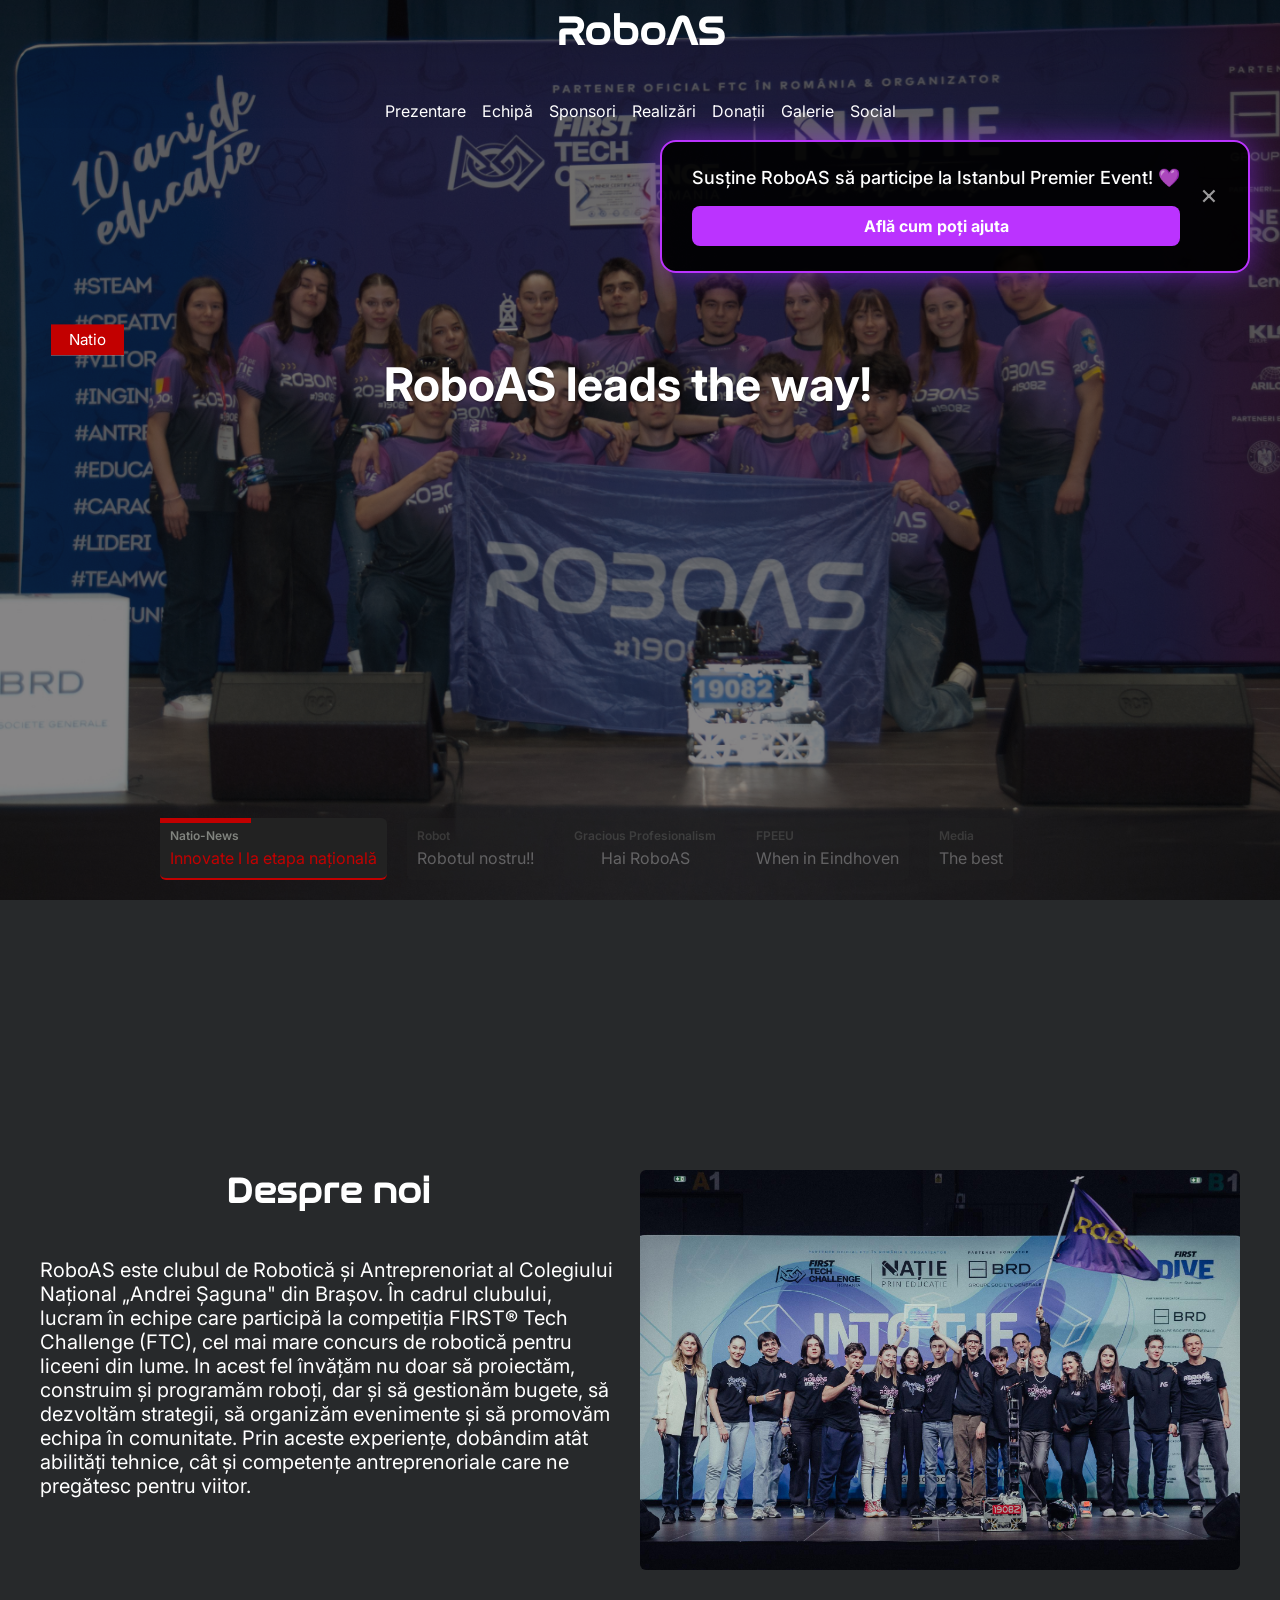
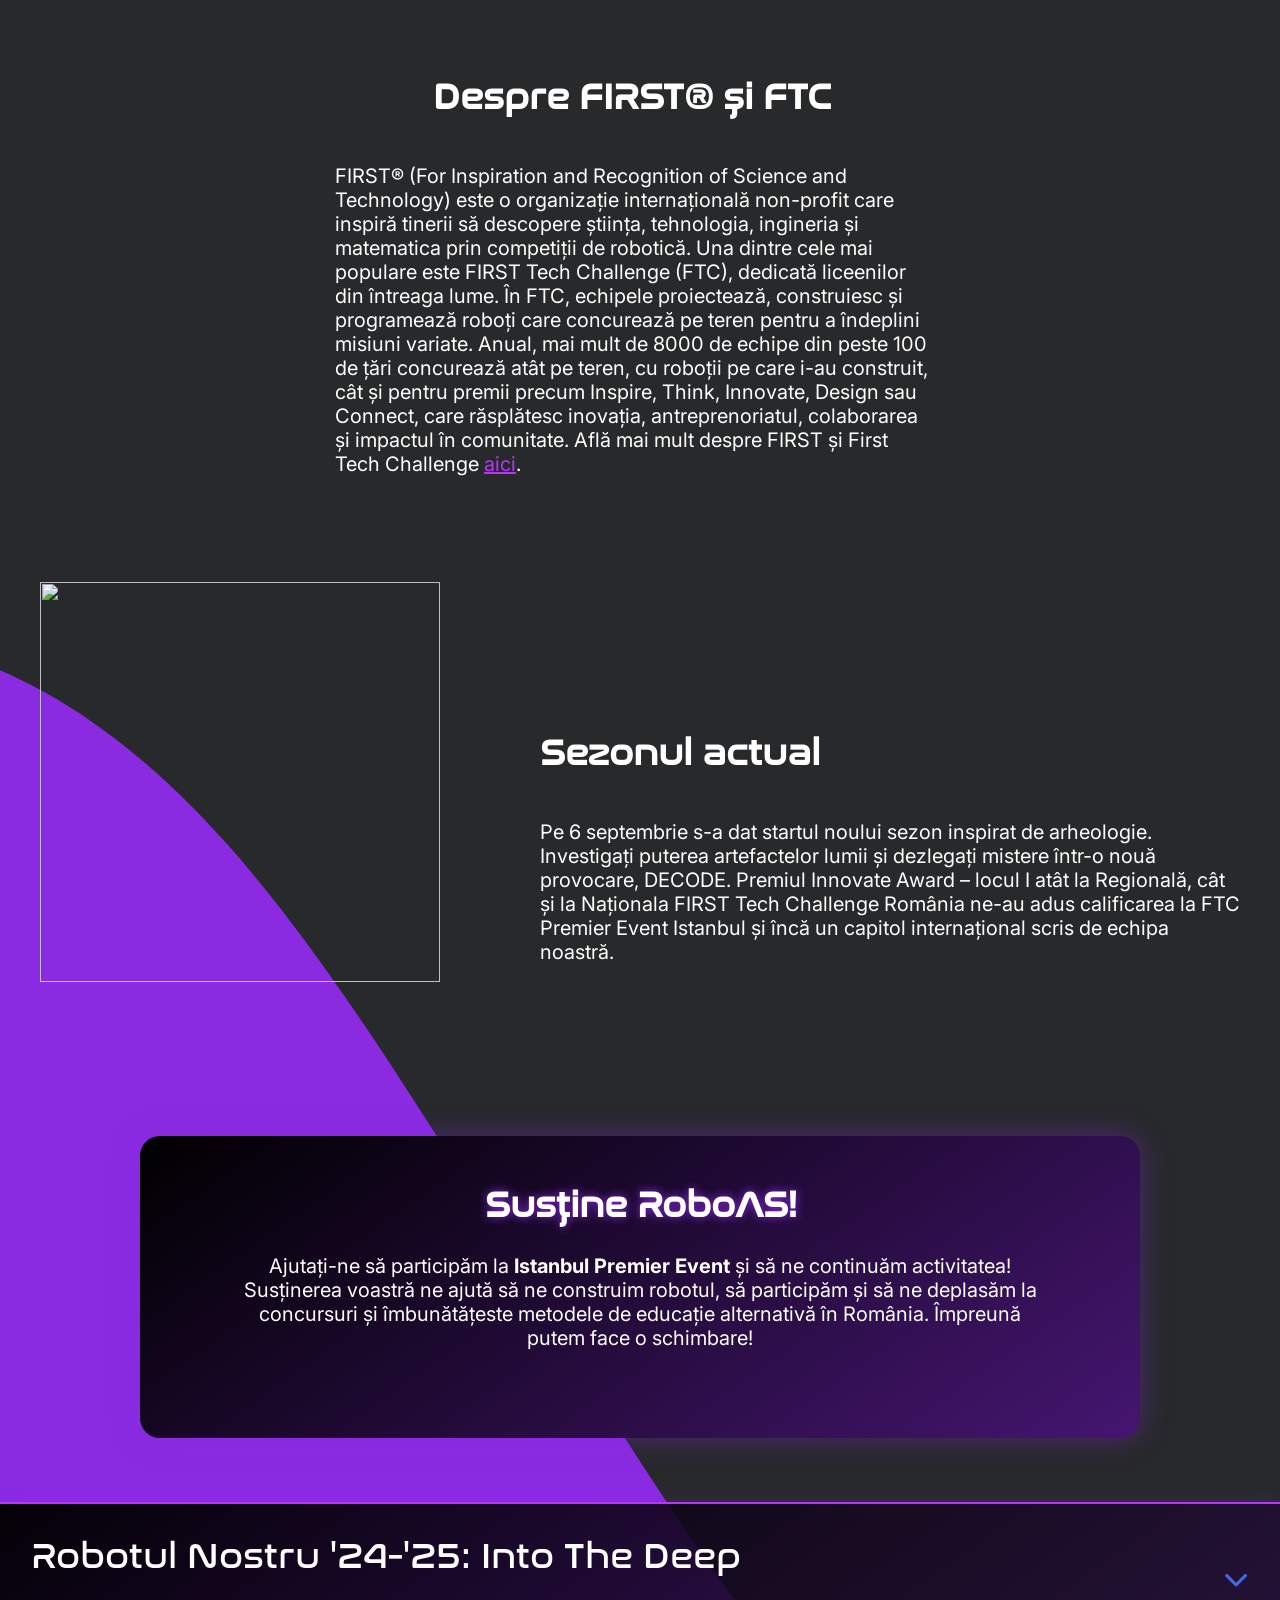
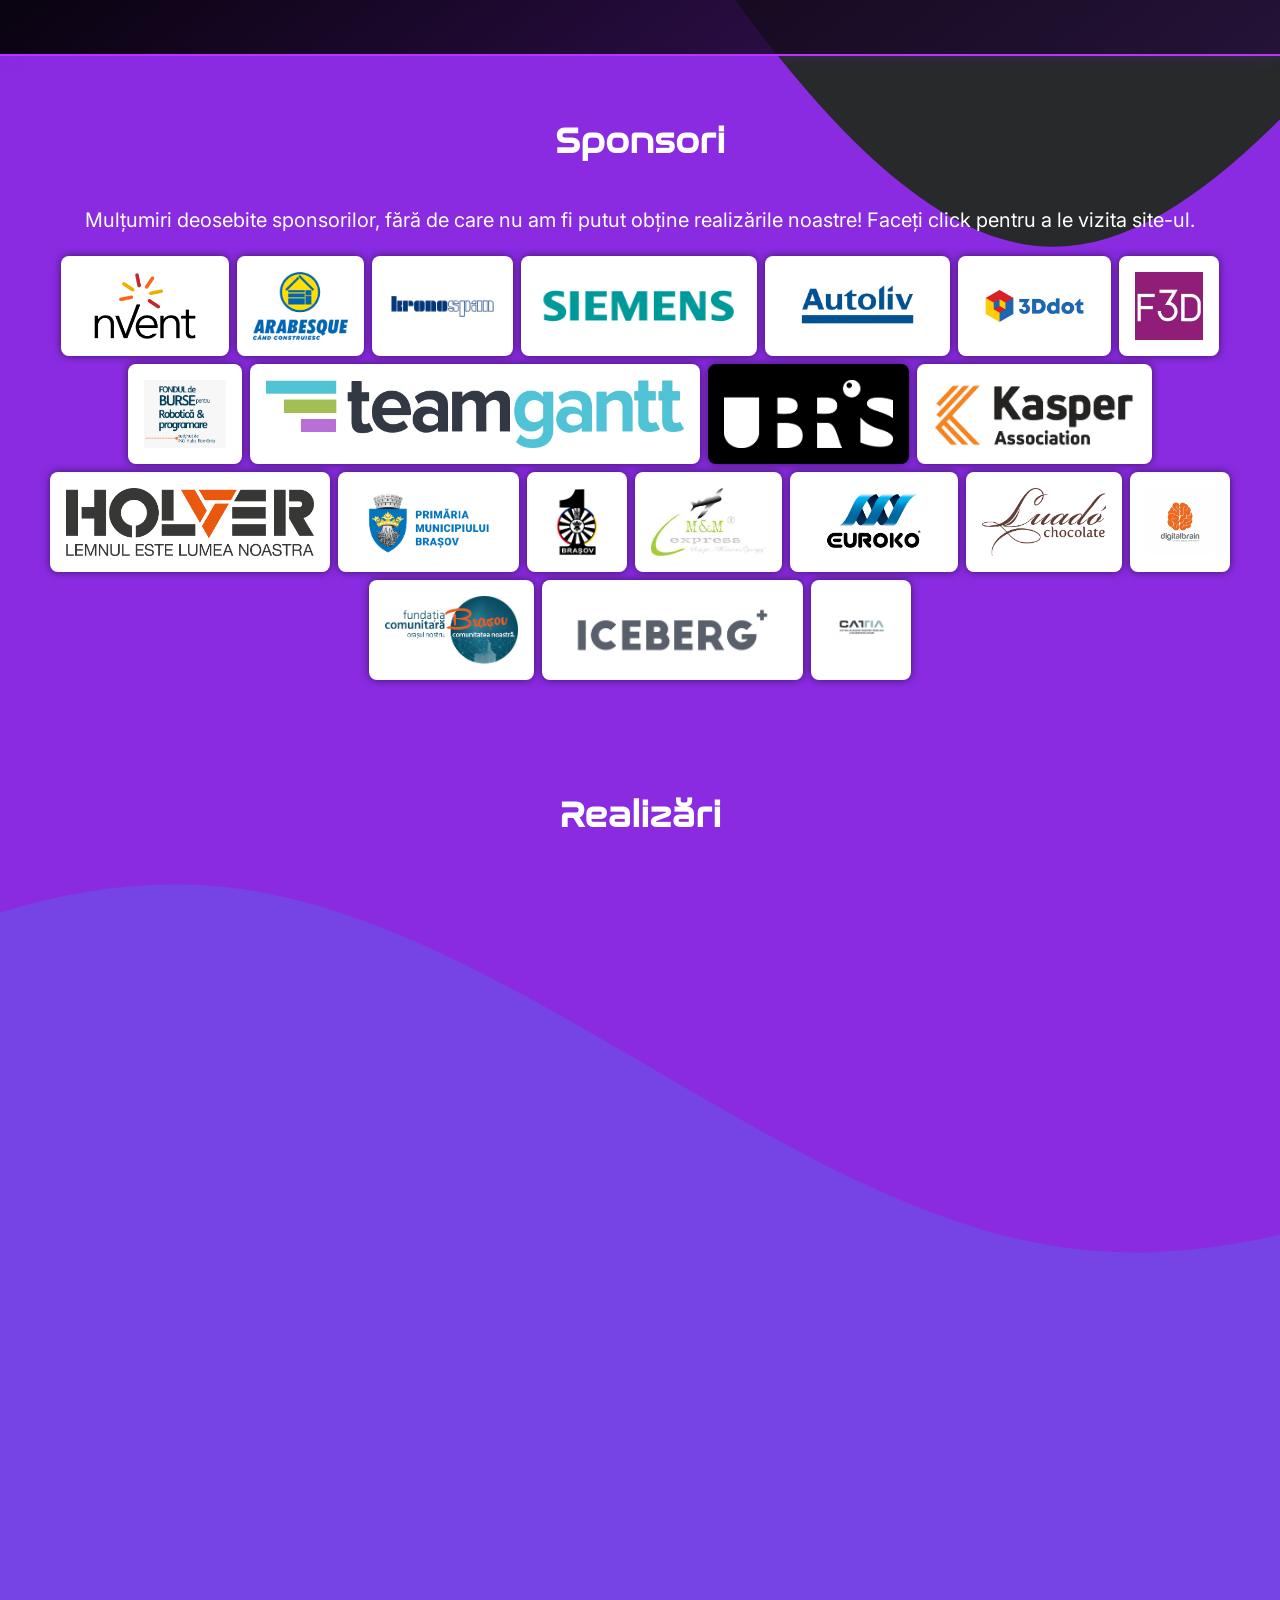
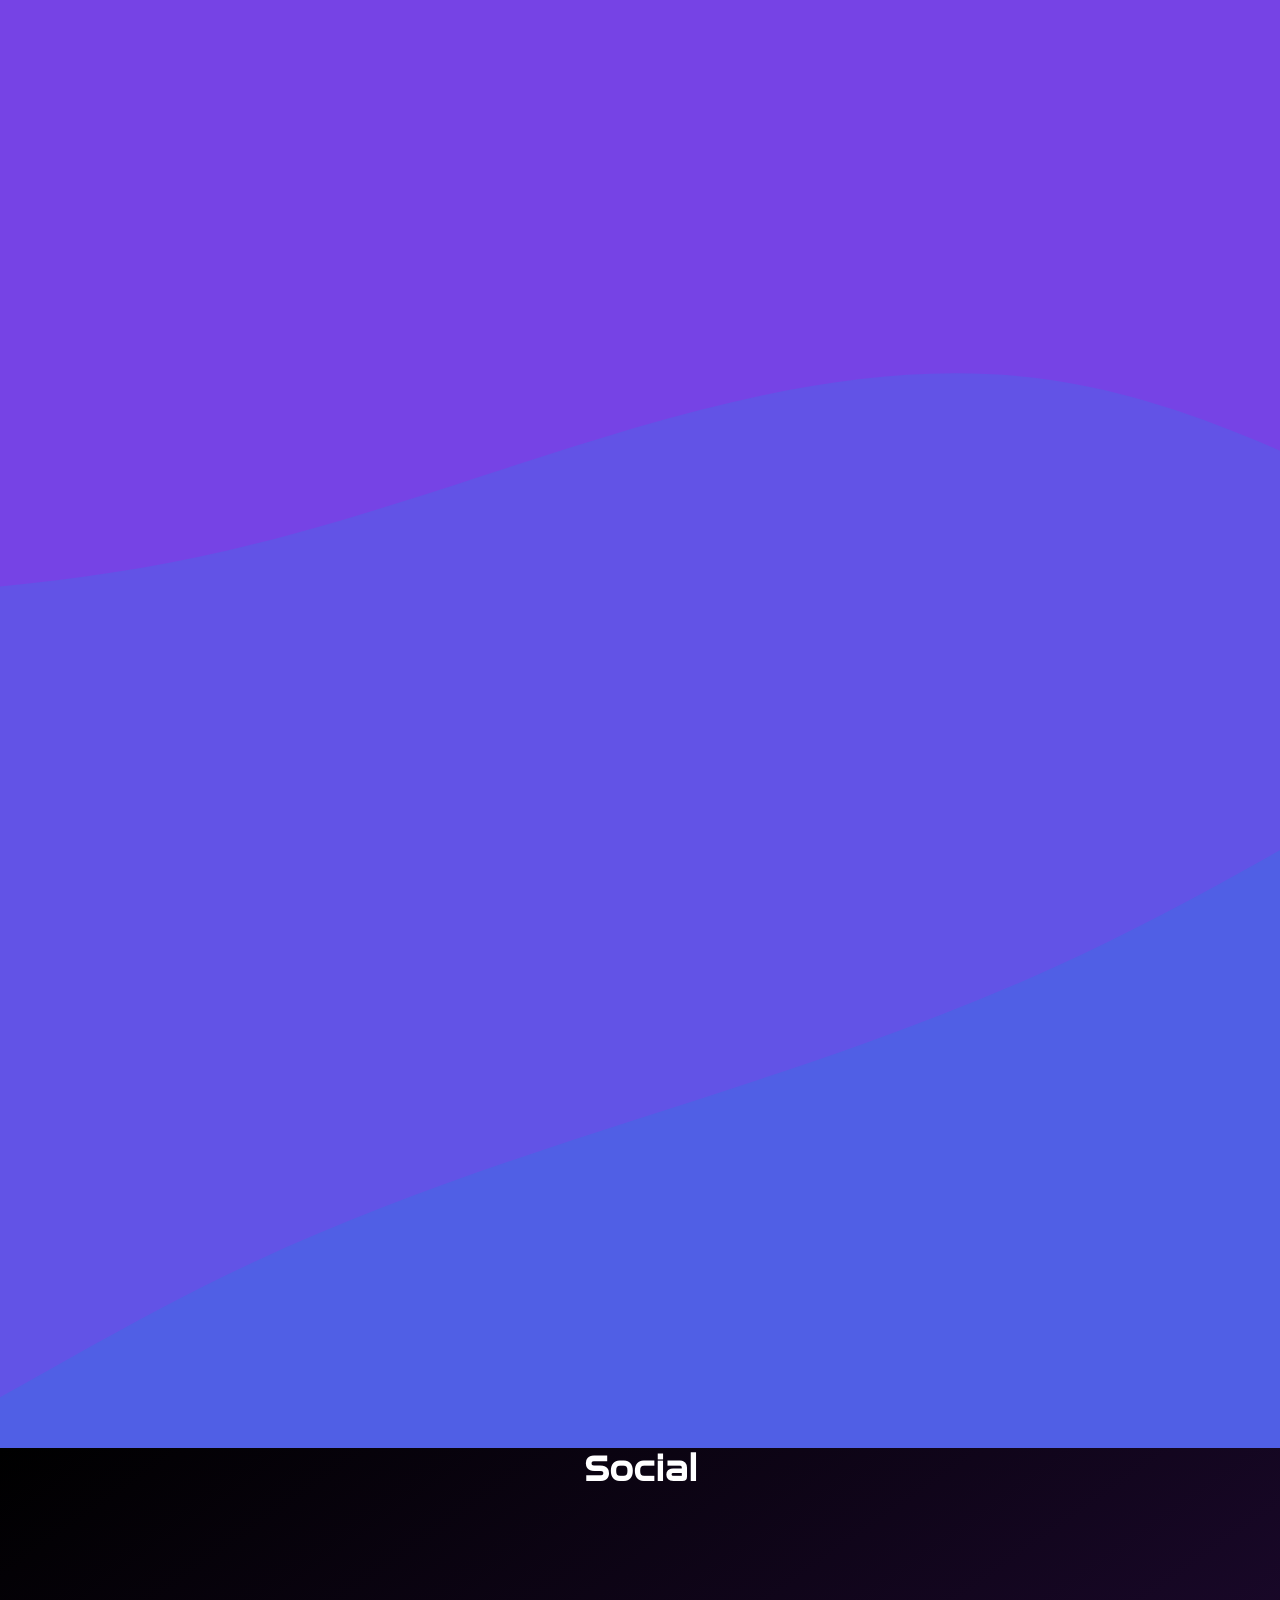
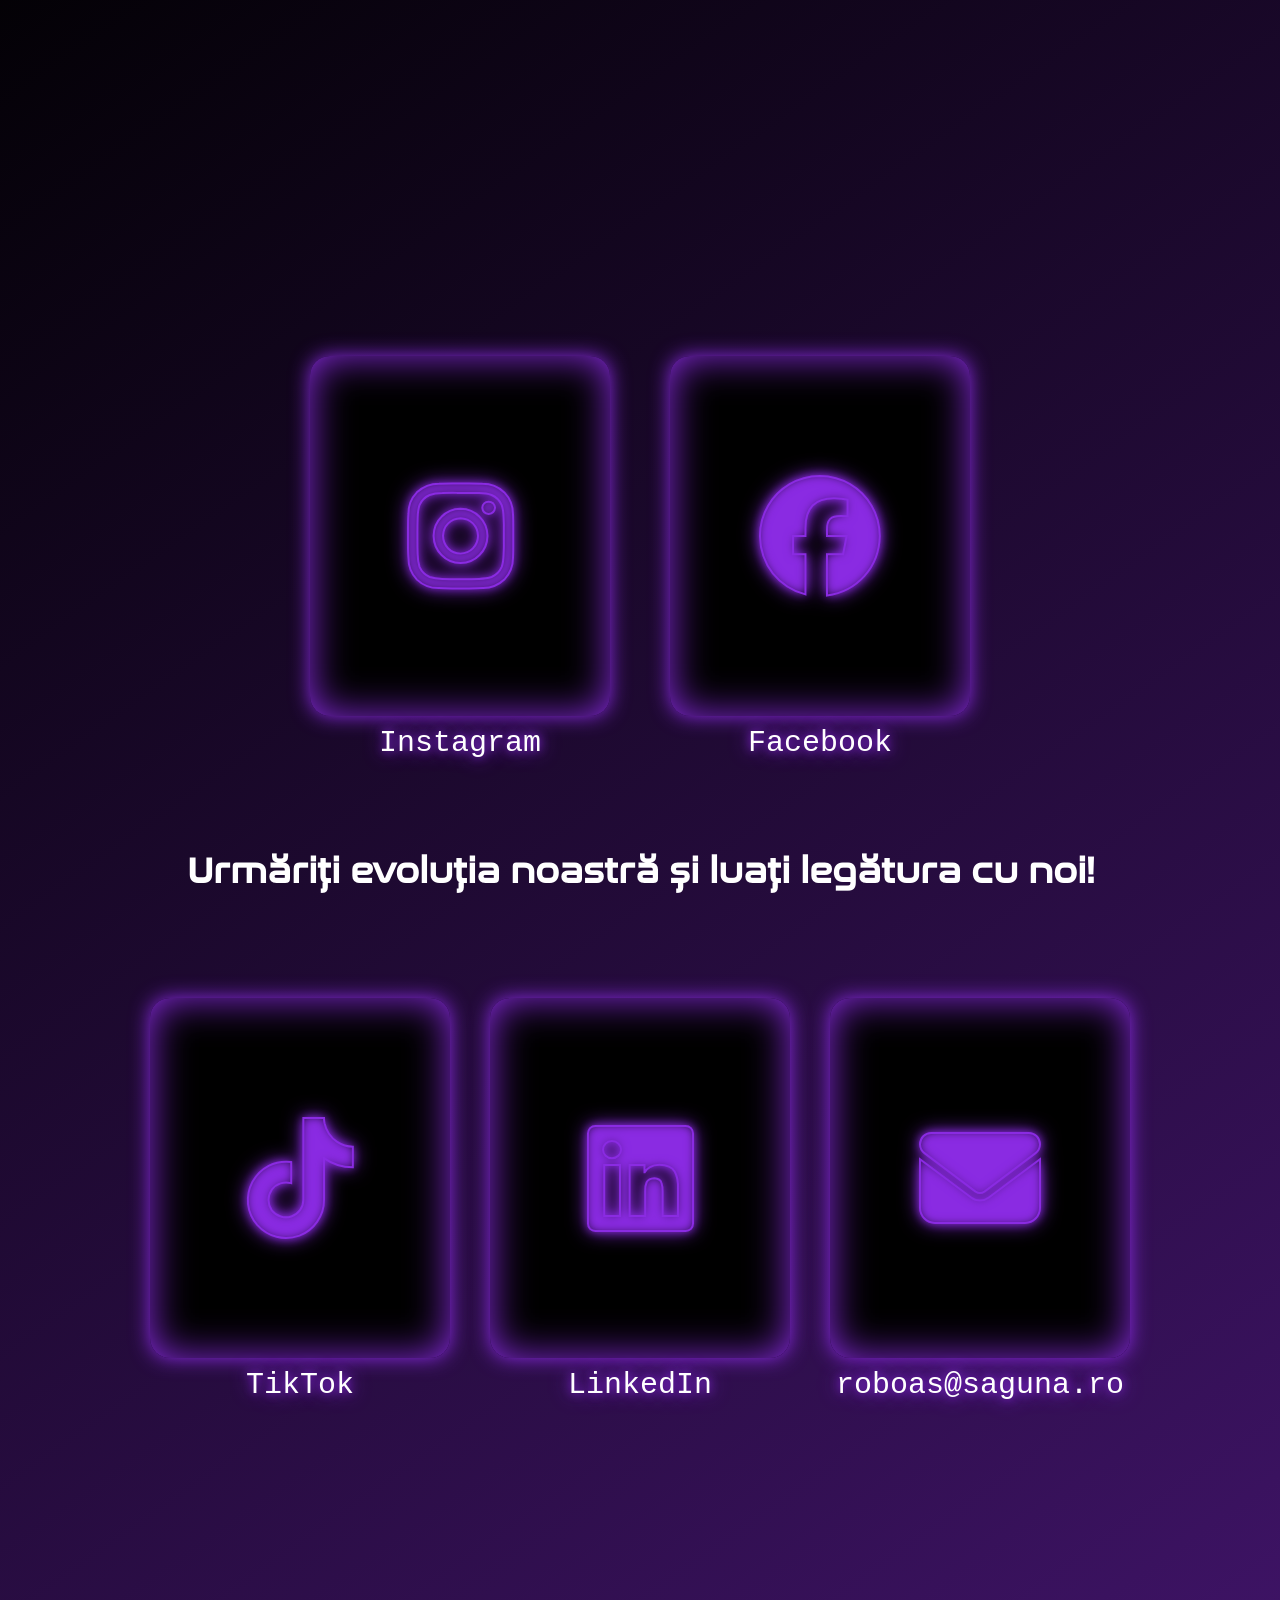
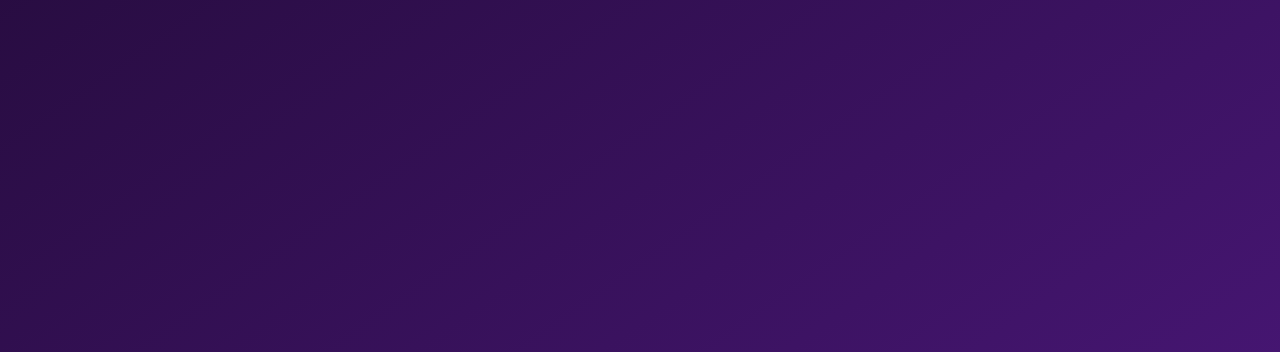
==== commit 382f295a: "updated donations" ====
--- a/index.html
+++ b/index.html
@@ -242,12 +242,12 @@
   				publishable-key="pk_live_51TONOM4Zb0ymfnjr2vYEXXoPwt820BSNbCycxCaQhZryXrVsrIbodDt136QVbzK7uIlsE1HezZvabzrstbPyBZE200WvdFwqKC"
 				>
 				</stripe-buy-button>
-				<div class="donatii-box">
+				<!--<div class="donatii-box">
 					<h3>Date pentru transfer bancar</h3>
 					<p><strong>Beneficiar:</strong> Asociatia “Educatie de Nota 10”</p>
 					<p><strong>Cont IBAN:</strong> RO57RNCB0053184450190001</p>
 					<p><strong>Detalii plată:</strong> Donație pentru RoboAS</p>
-				</div>
+				</div> -->
 			</div>
 		</div>
 		<div class="season-dropdown">
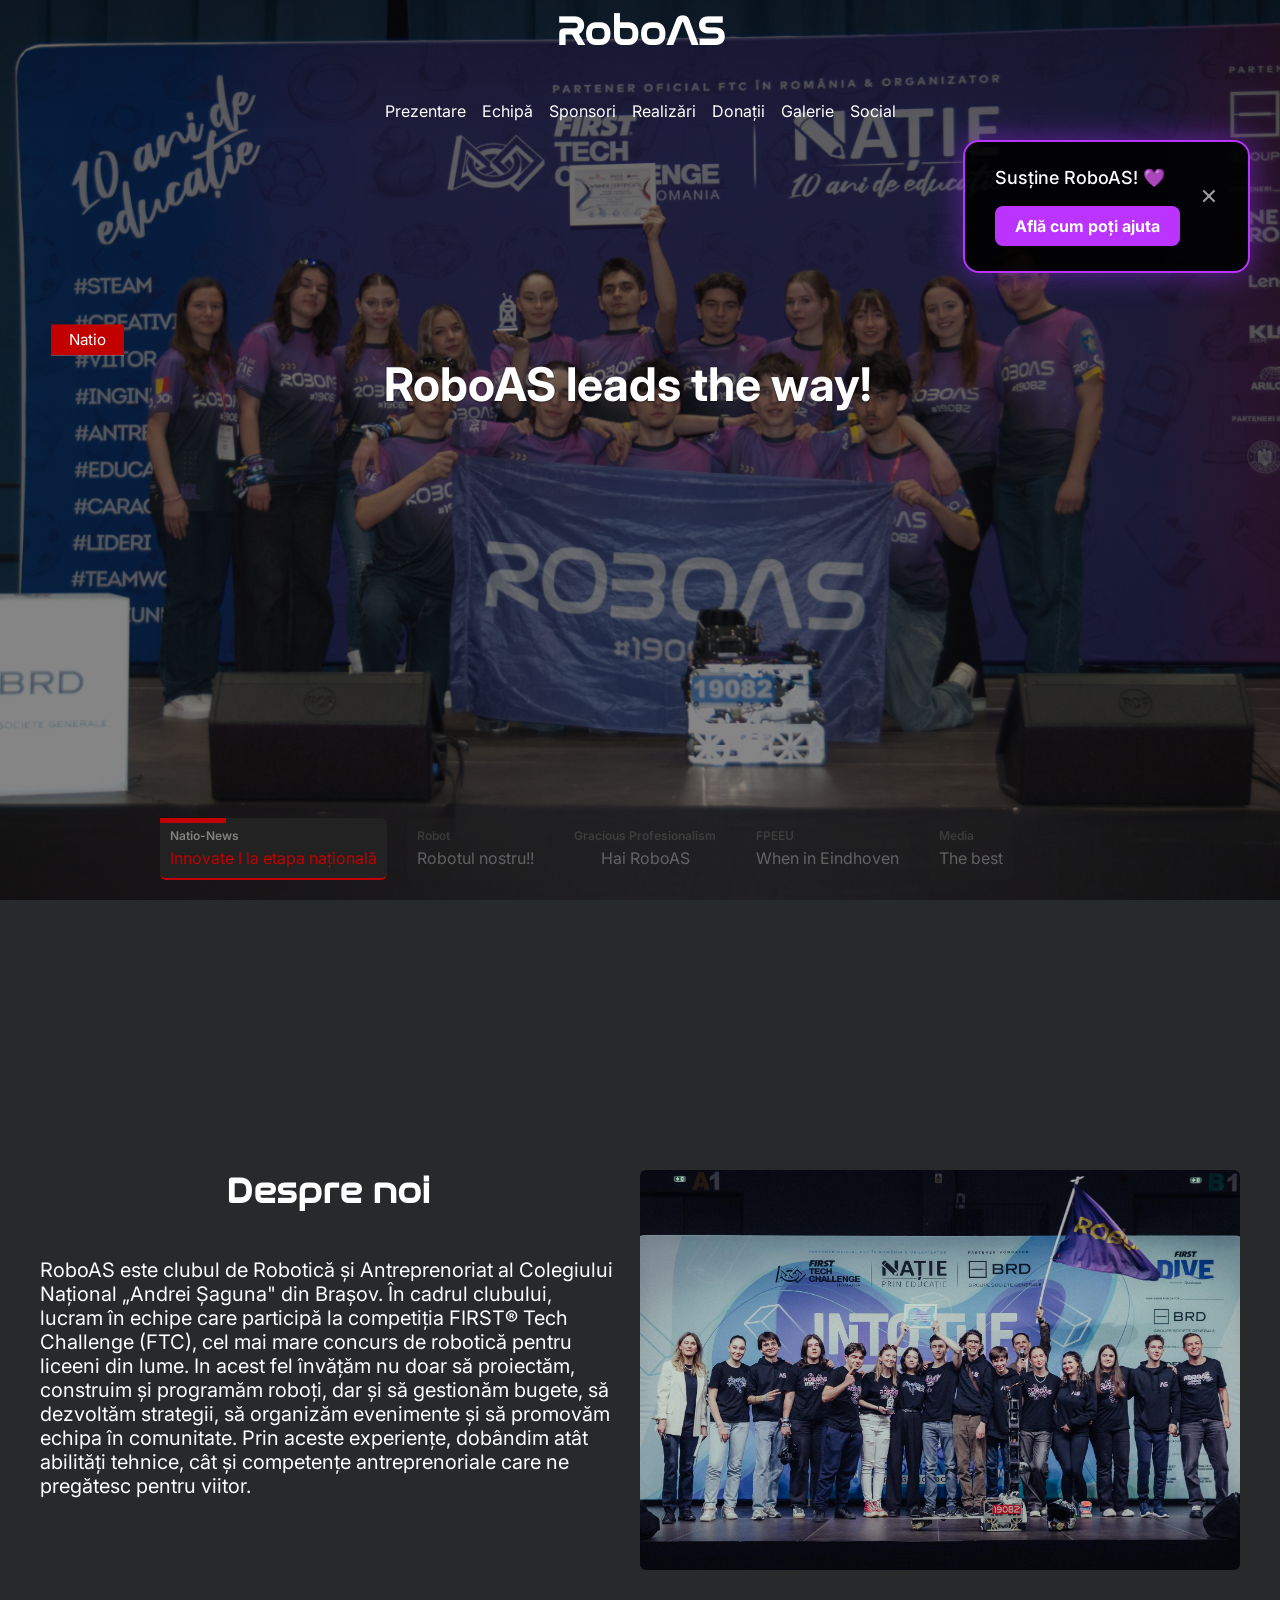
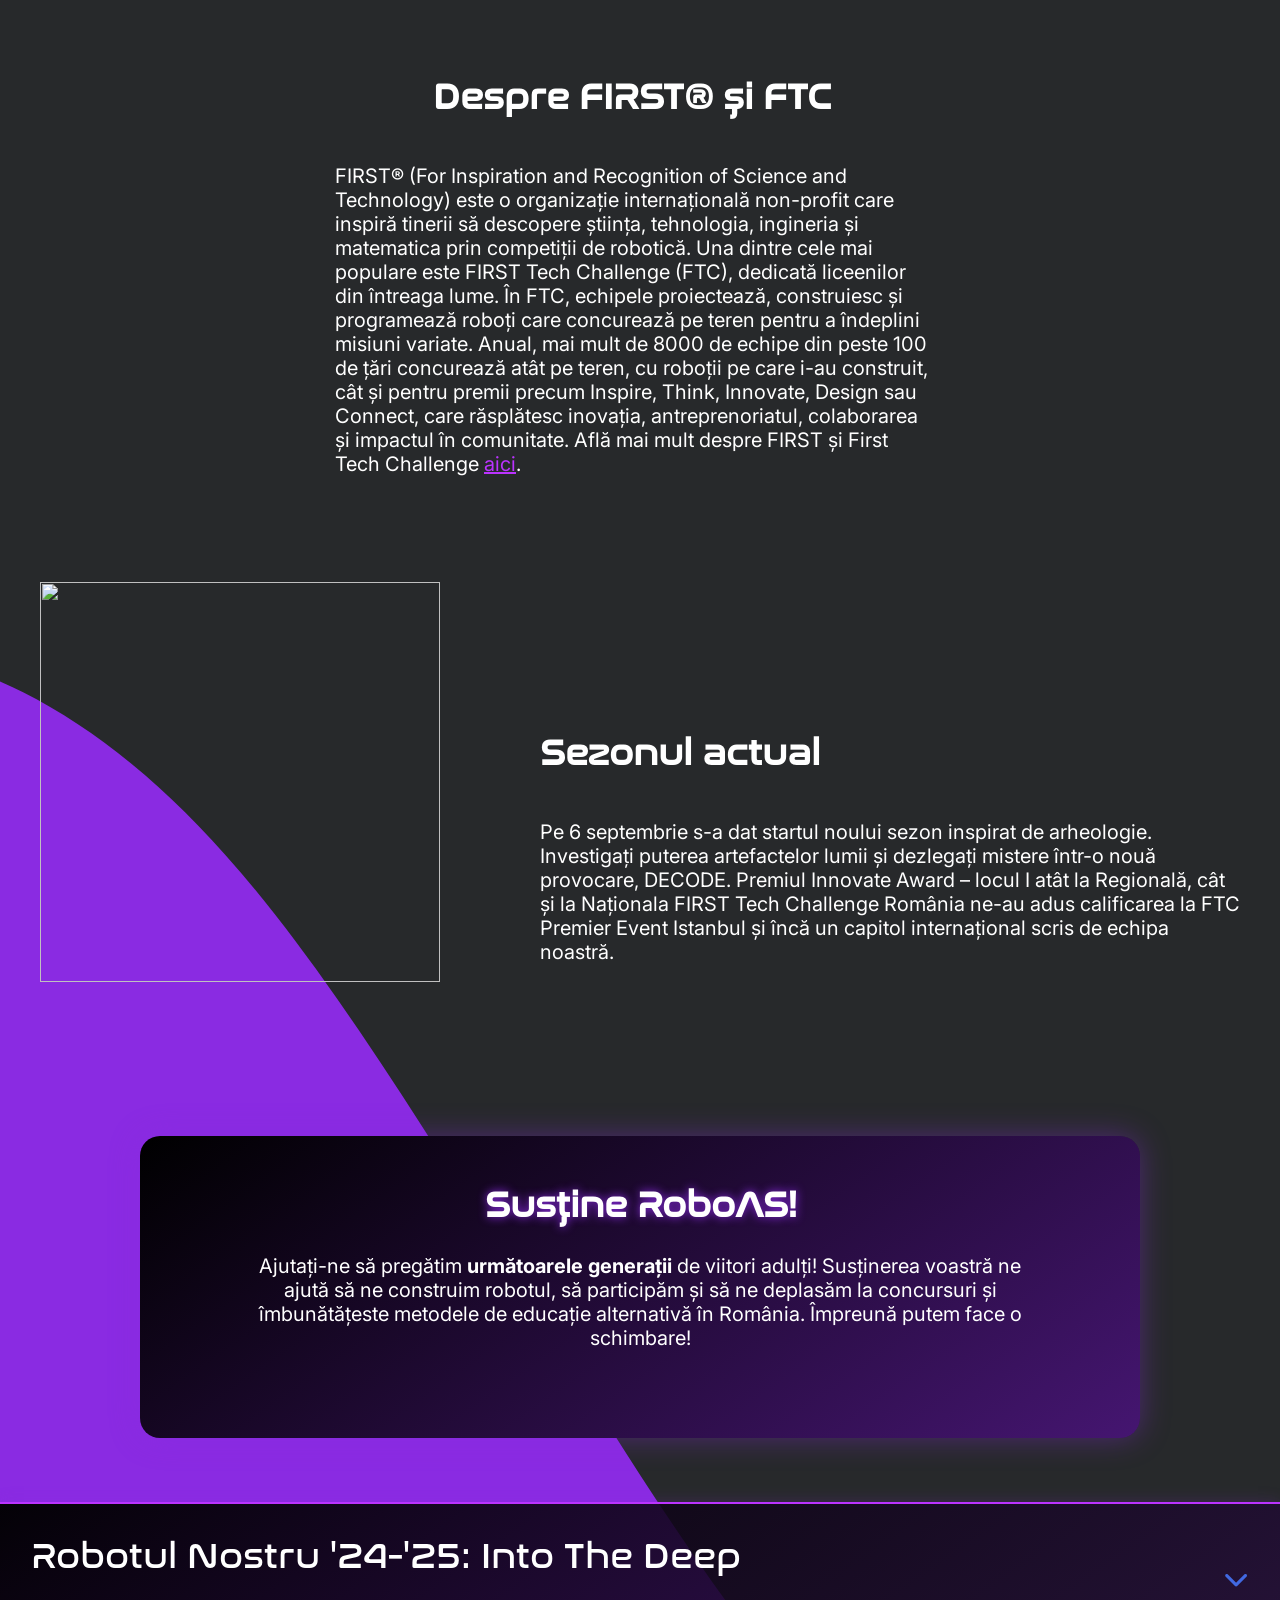
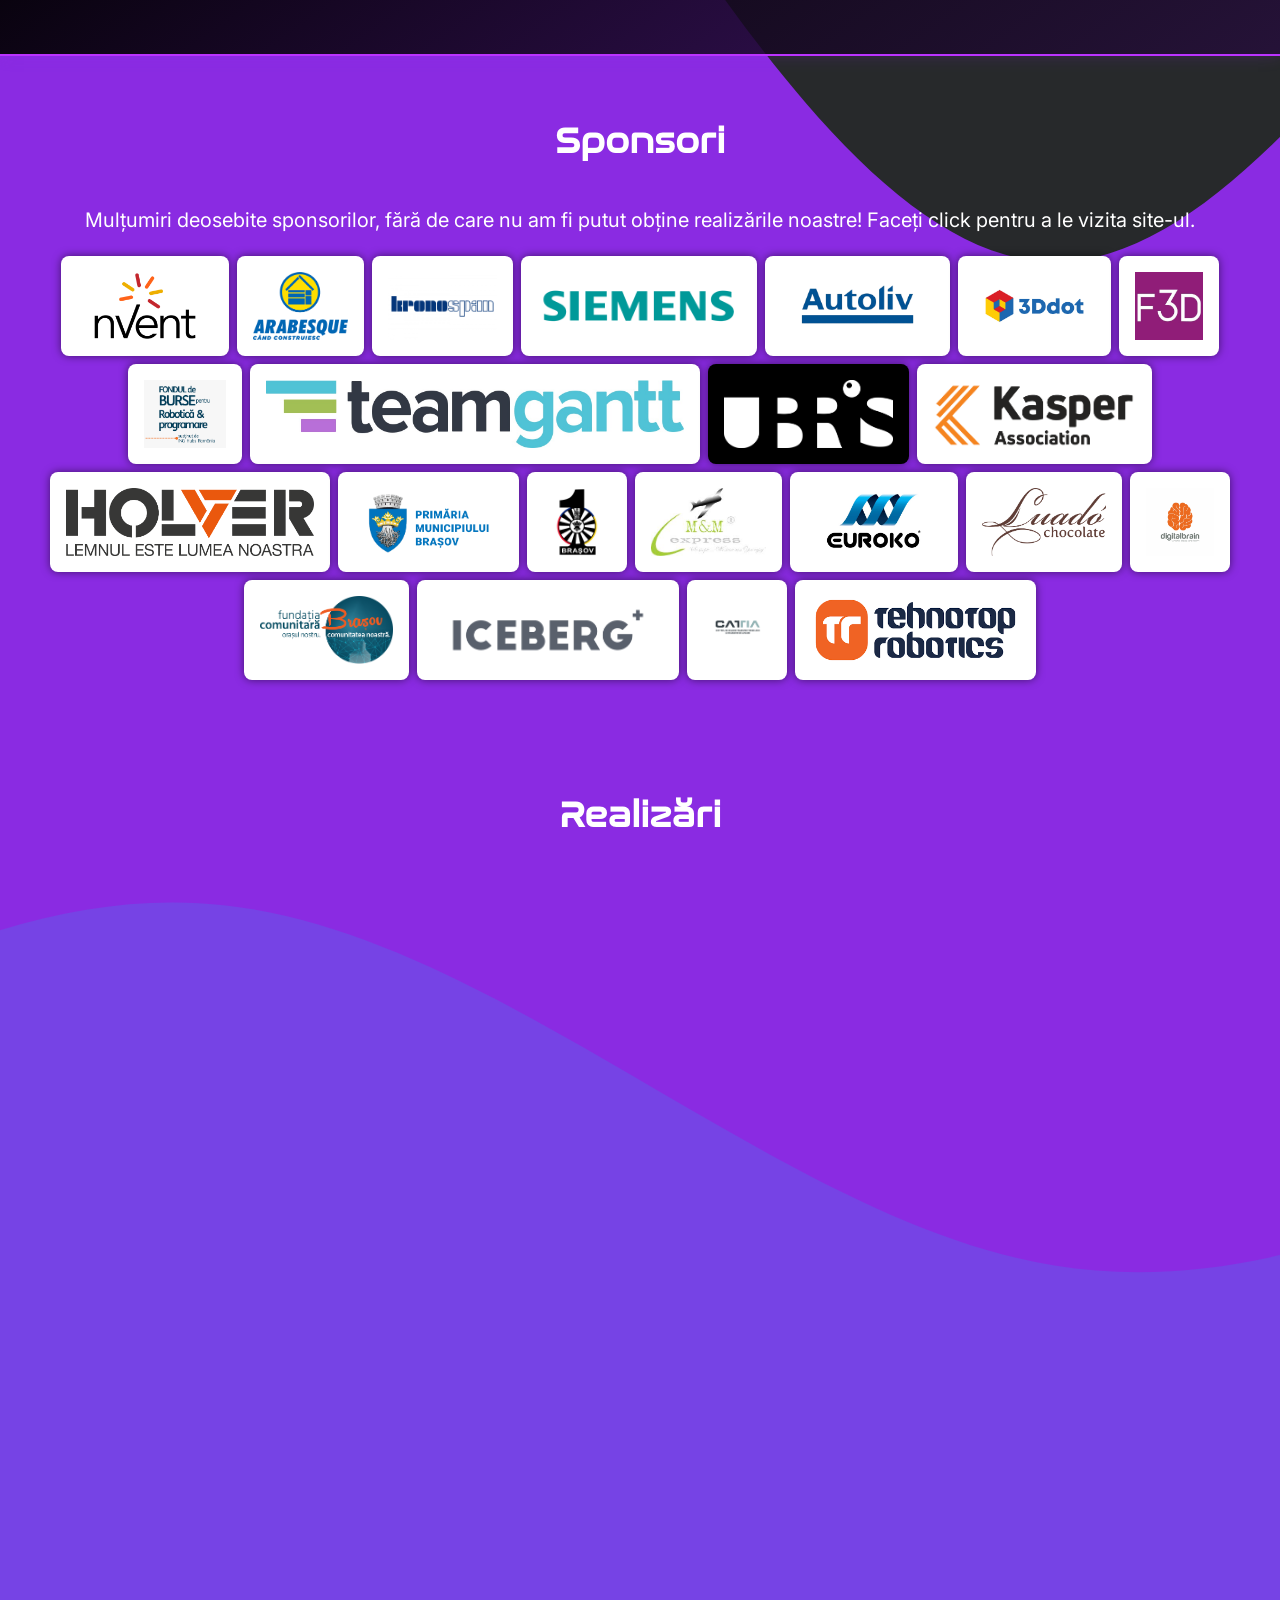
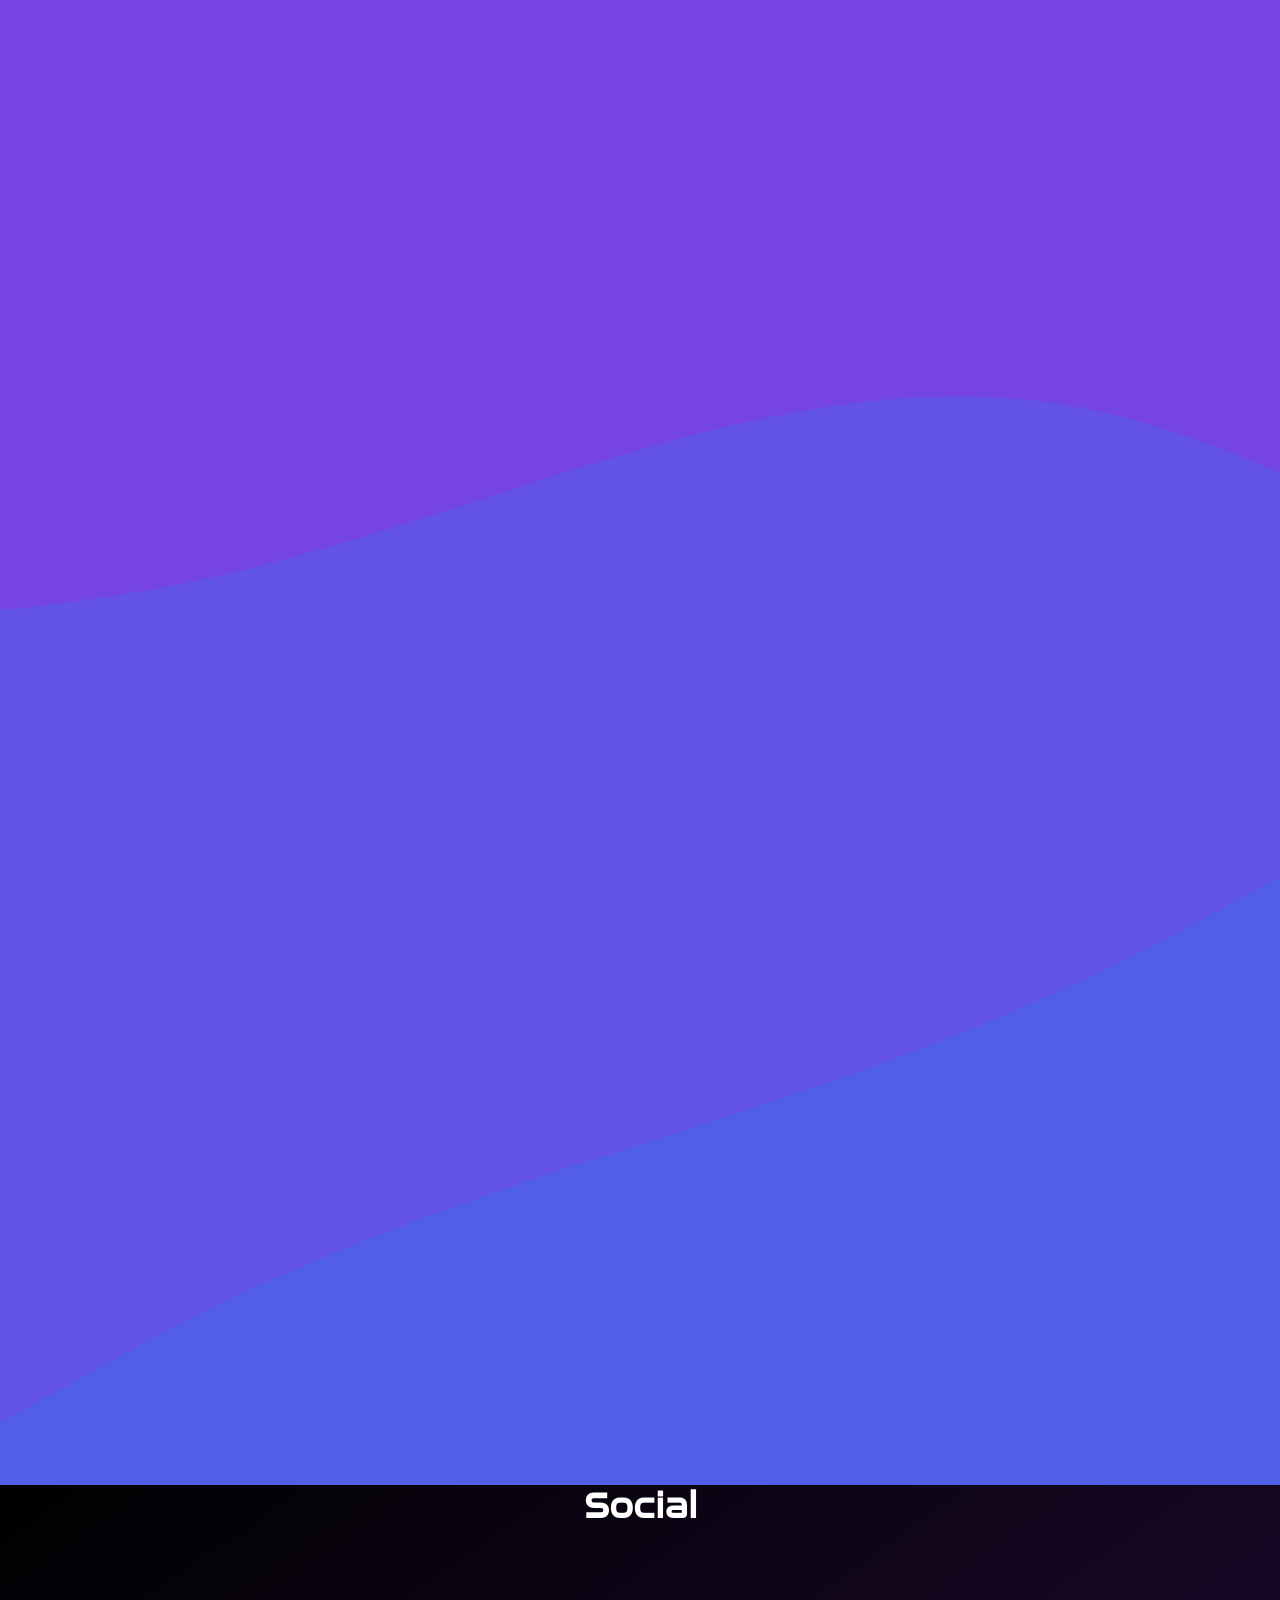
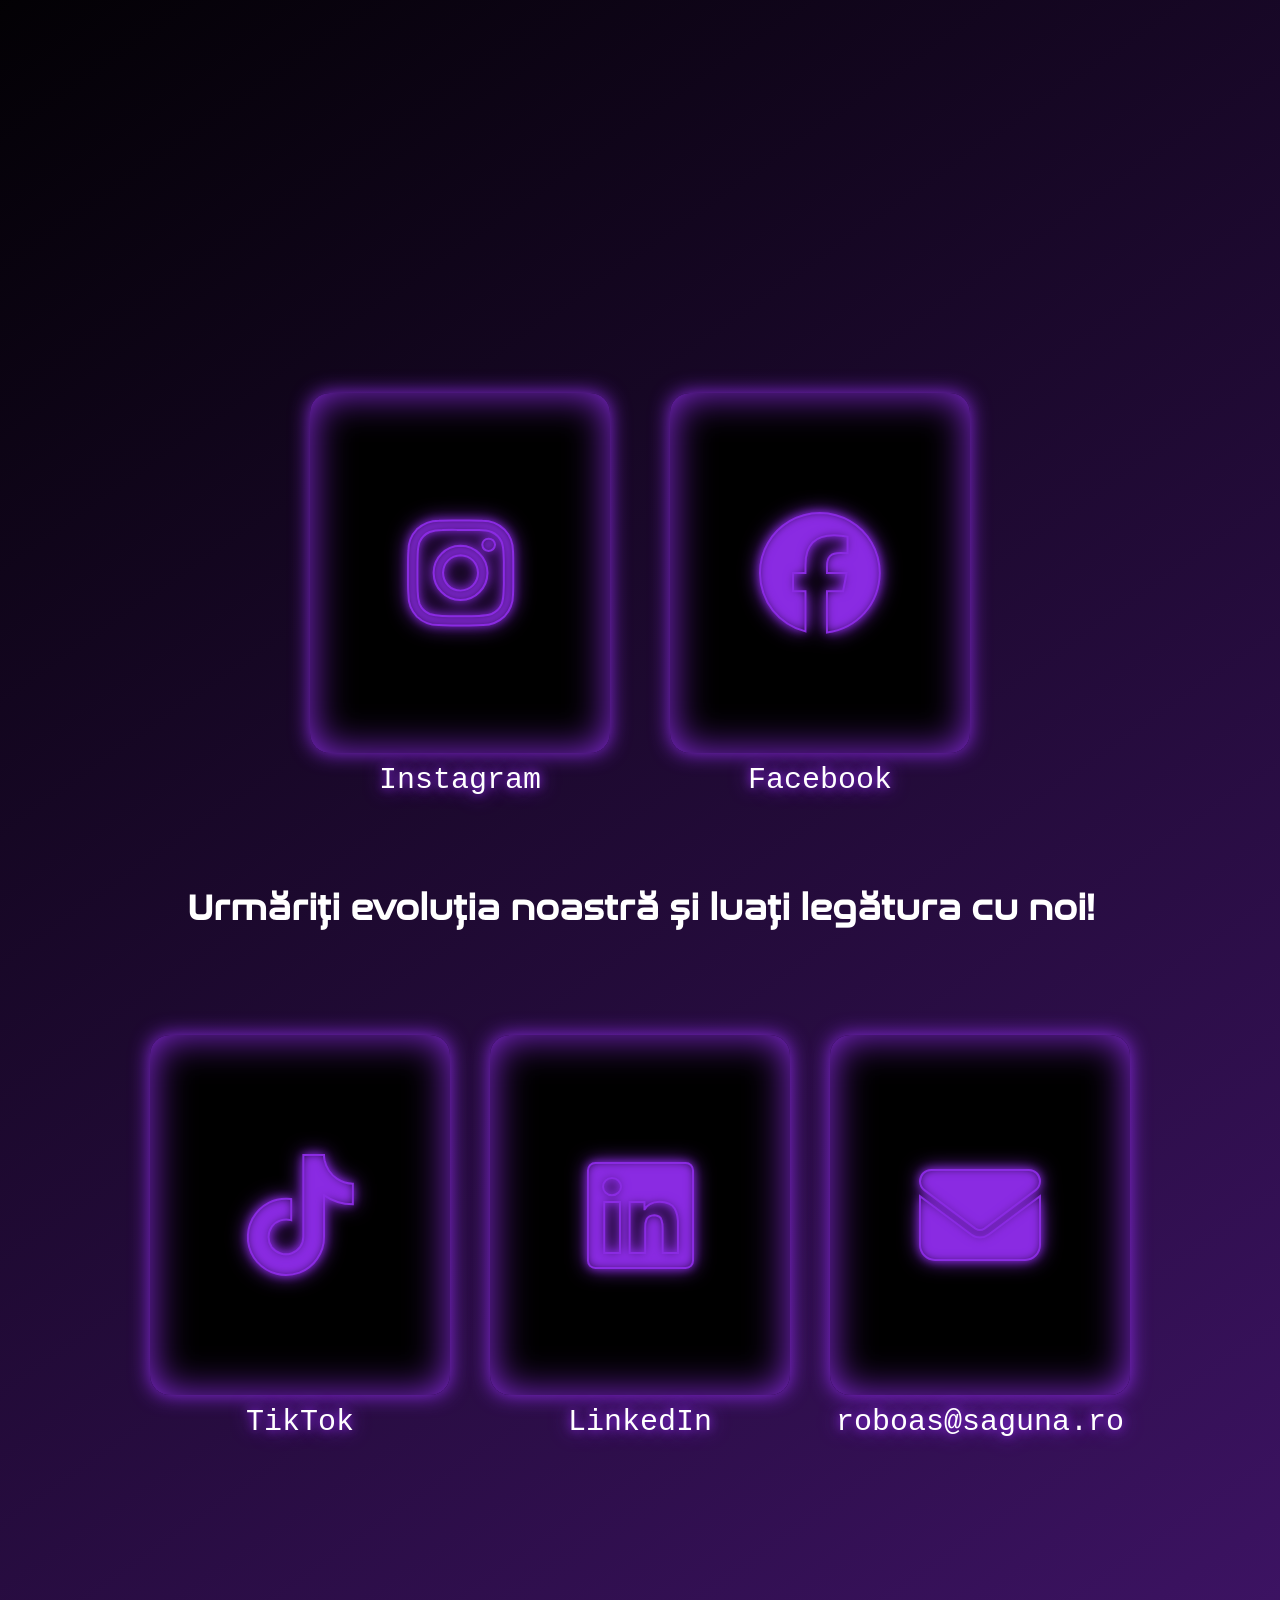
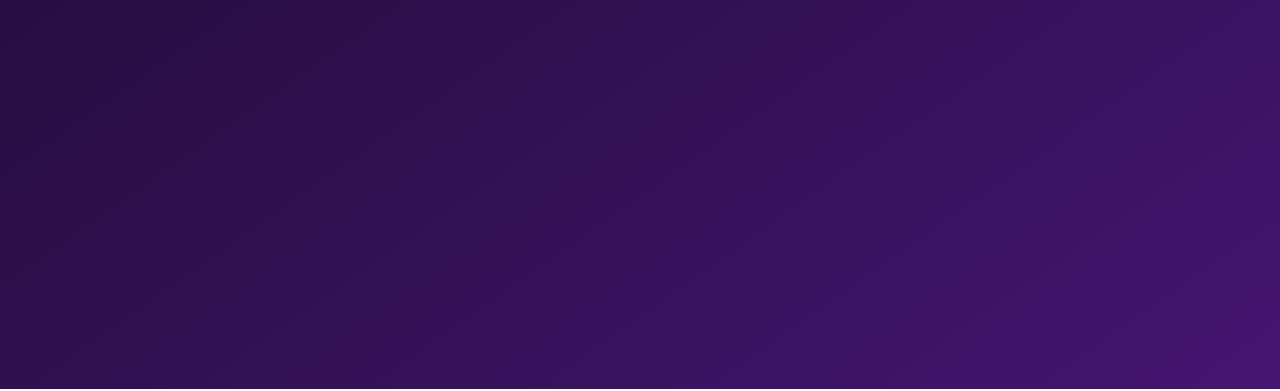
==== commit 648cdc1b: "updated sponsors and awards after istanbul" ====
--- a/index.html
+++ b/index.html
@@ -23,7 +23,7 @@
 		-->
 		<div id="donation-toast" class="donation-toast">
 			<div class="toast-content">
-				<p>Susține RoboAS să participe la Istanbul Premier Event! 💜</p>
+				<p>Susține RoboAS! 💜</p>
 				<a href="#section-donatii" class="toast-btn">Află cum poți ajuta</a>
 			</div>
 			<button id="close-toast" class="toast-close" aria-label="Close">&times;</button>
@@ -232,7 +232,7 @@
 			<span id="donatii"></span>
 			<h2 class="misc-mono">Susține RoboAS!</h2>
 			<div class="-content">
-				<p>Ajutați-ne să participăm la <strong>Istanbul Premier Event</strong> și să ne continuăm activitatea! Susținerea voastră ne ajută să ne construim robotul, să participăm și să ne deplasăm la concursuri și îmbunătățeste metodele de educație alternativă în România. Împreună putem face o schimbare!</p>
+				<p>Ajutați-ne să pregătim <strong>următoarele generații</strong> de viitori adulți! Susținerea voastră ne ajută să ne construim robotul, să participăm și să ne deplasăm la concursuri și îmbunătățeste metodele de educație alternativă în România. Împreună putem face o schimbare!</p>
 				<script async
   					src="https://js.stripe.com/v3/buy-button.js">
 				</script>
@@ -426,6 +426,9 @@
 				<div class="image-frame">
                     <a href="https://cattiabrasov.ro/"><img src="static/sponsori/cattia.png" id="kronospan"></a>
                 </div>
+				<div class="image-frame">
+                    <a href="https://tehnotop-robotics.ro/ro"><img src="static/sponsori/tehnotop.png" id="kronospan"></a>
+                </div>
             </div>
         </div>
 		<div id="section-5">
@@ -441,6 +444,11 @@
 					</tr>
 				</thead>
 				<tbody>
+					<tr>
+						<td>BRD FIRST Tech Challenge</td>
+						<td>2025 &ndash; 2026</td>
+						<td>Premiul 2 (Design Award) - Istanbul Premier Event</td>
+					</tr>
 					<tr>
 						<td>BRD FIRST Tech Challenge</td>
 						<td>2025 &ndash; 2026</td>
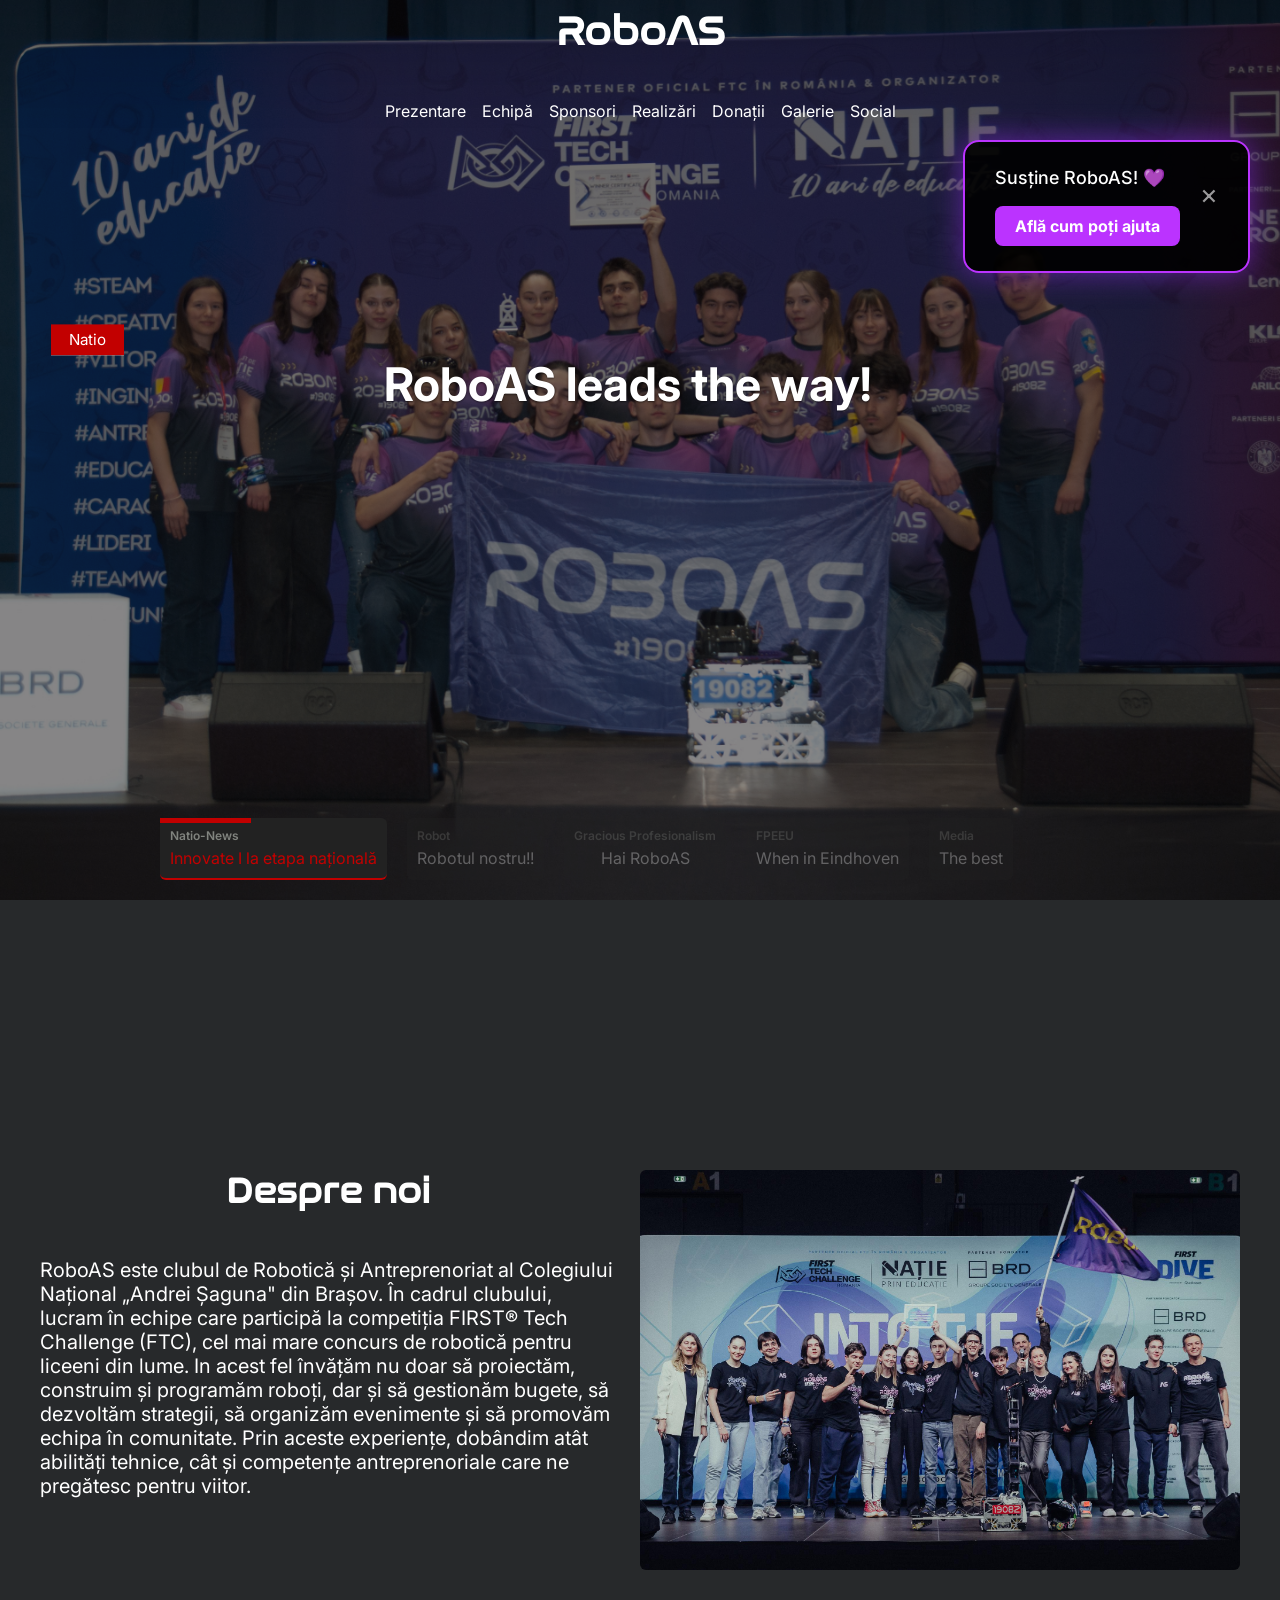
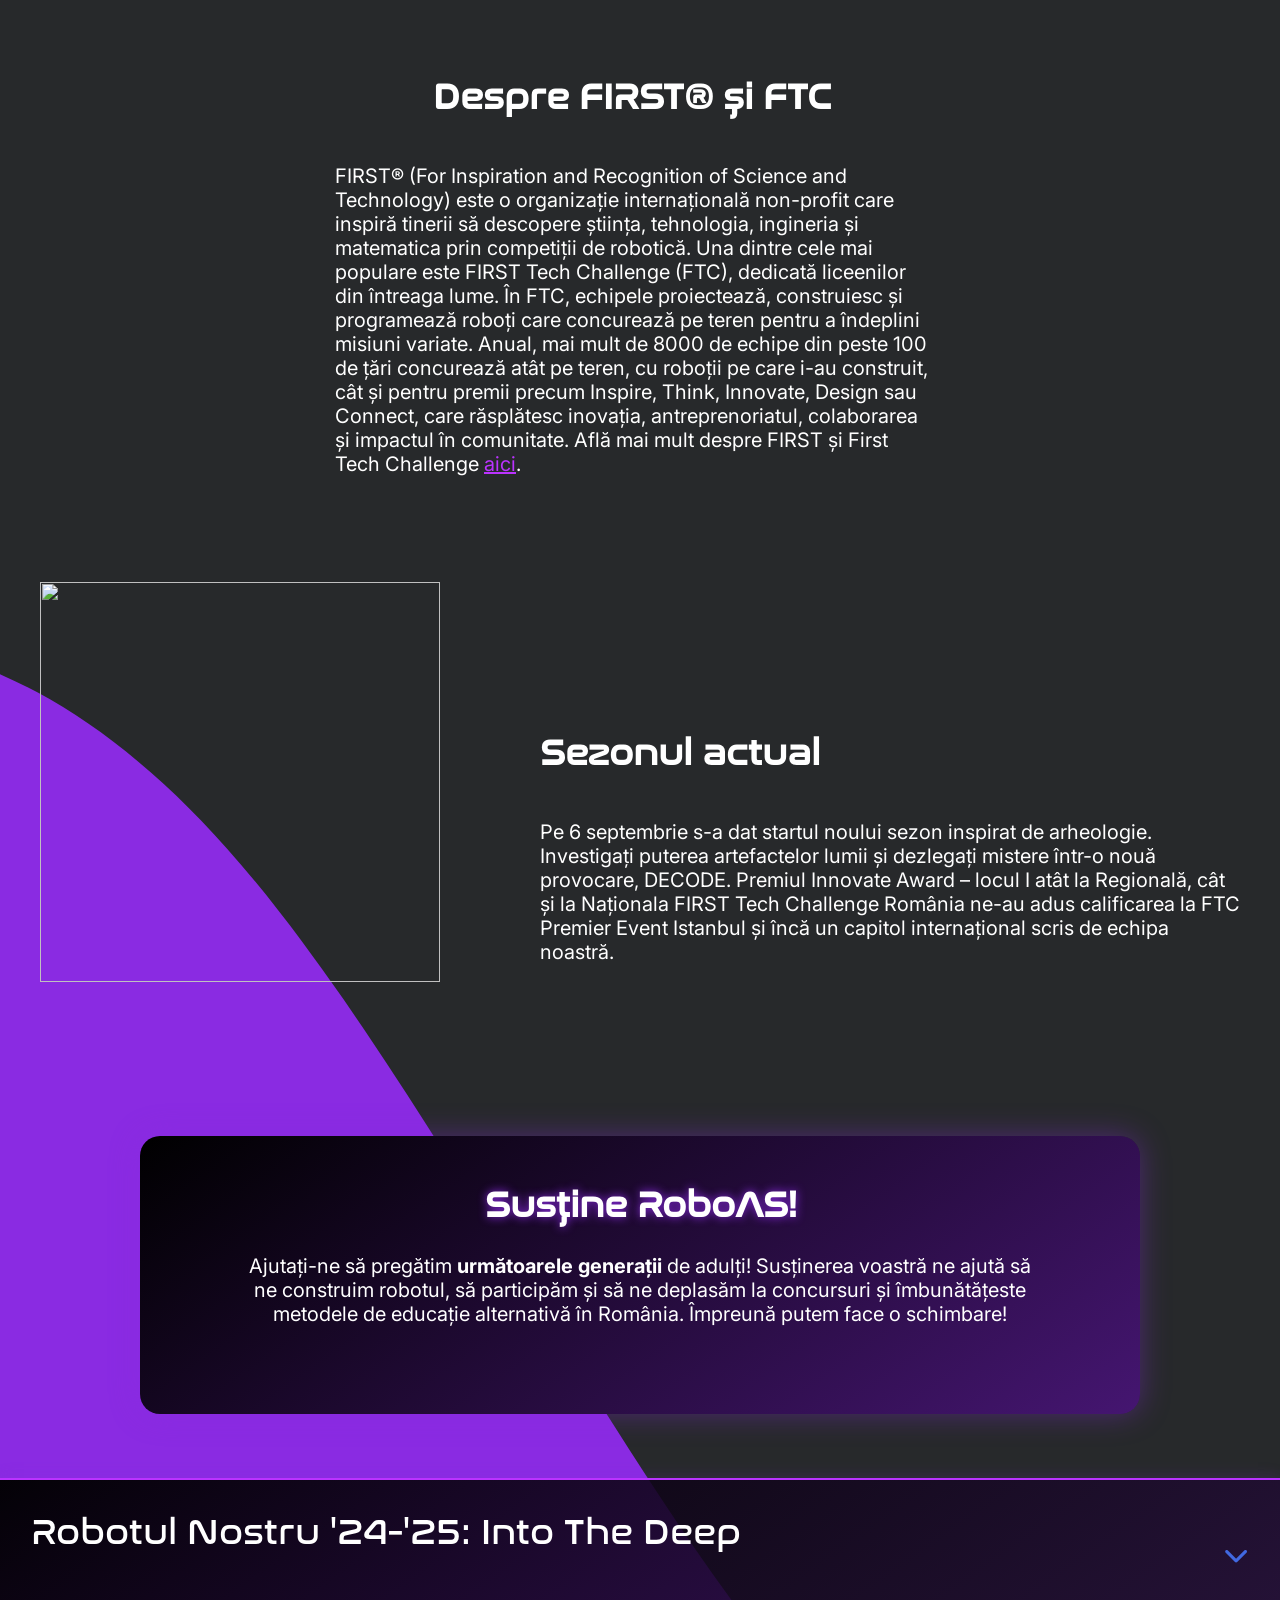
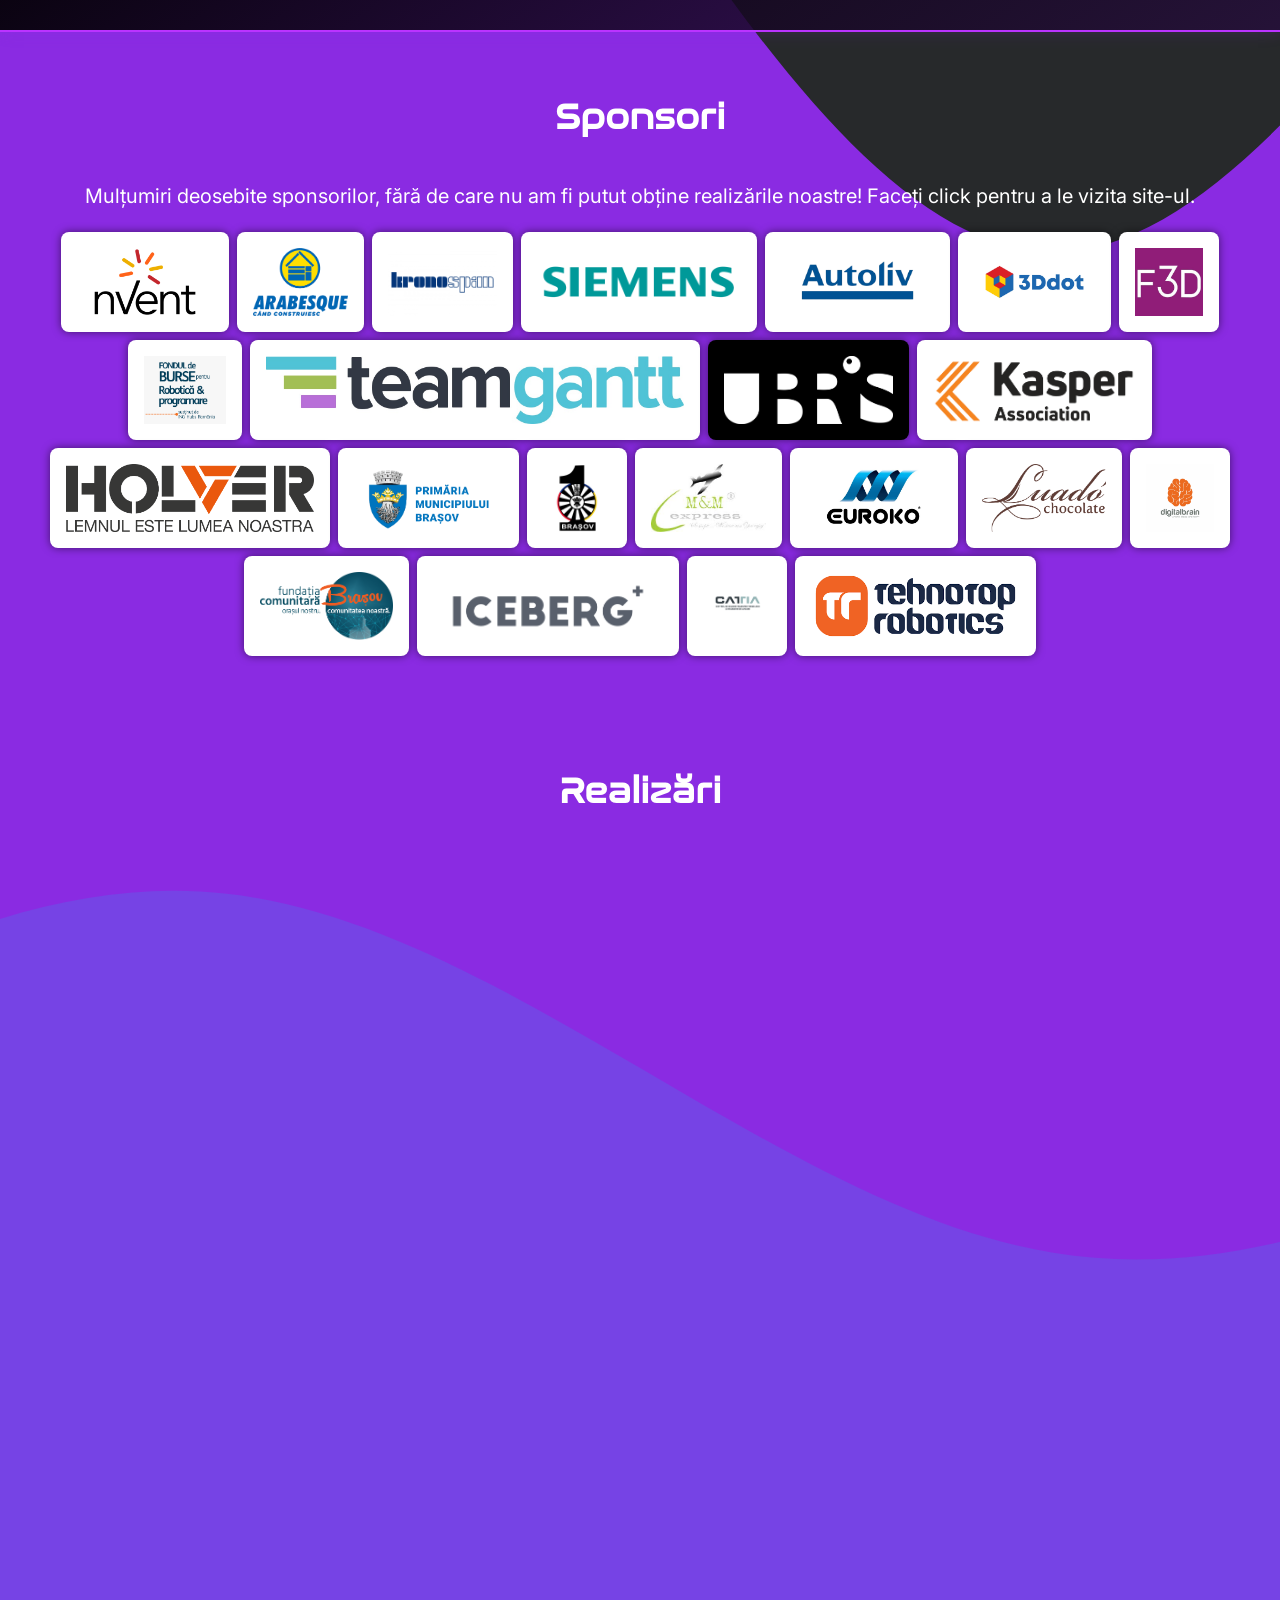
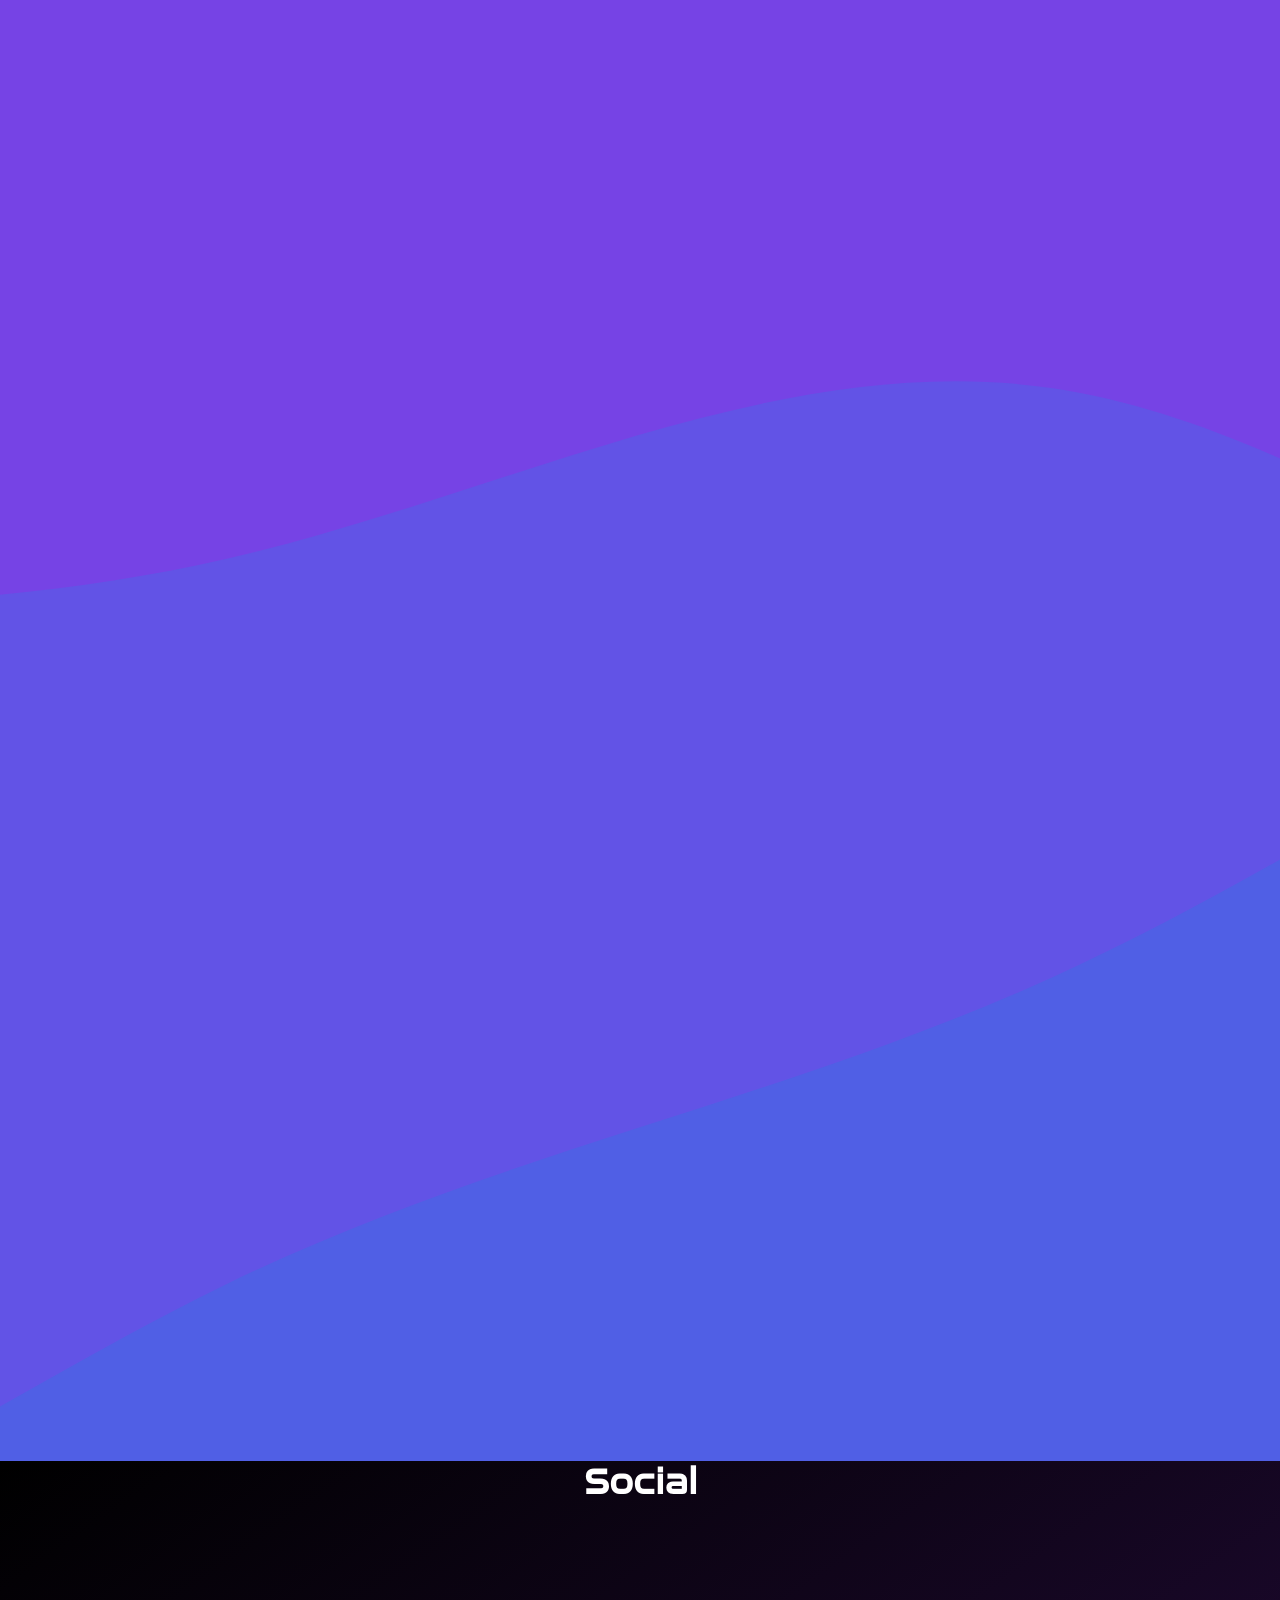
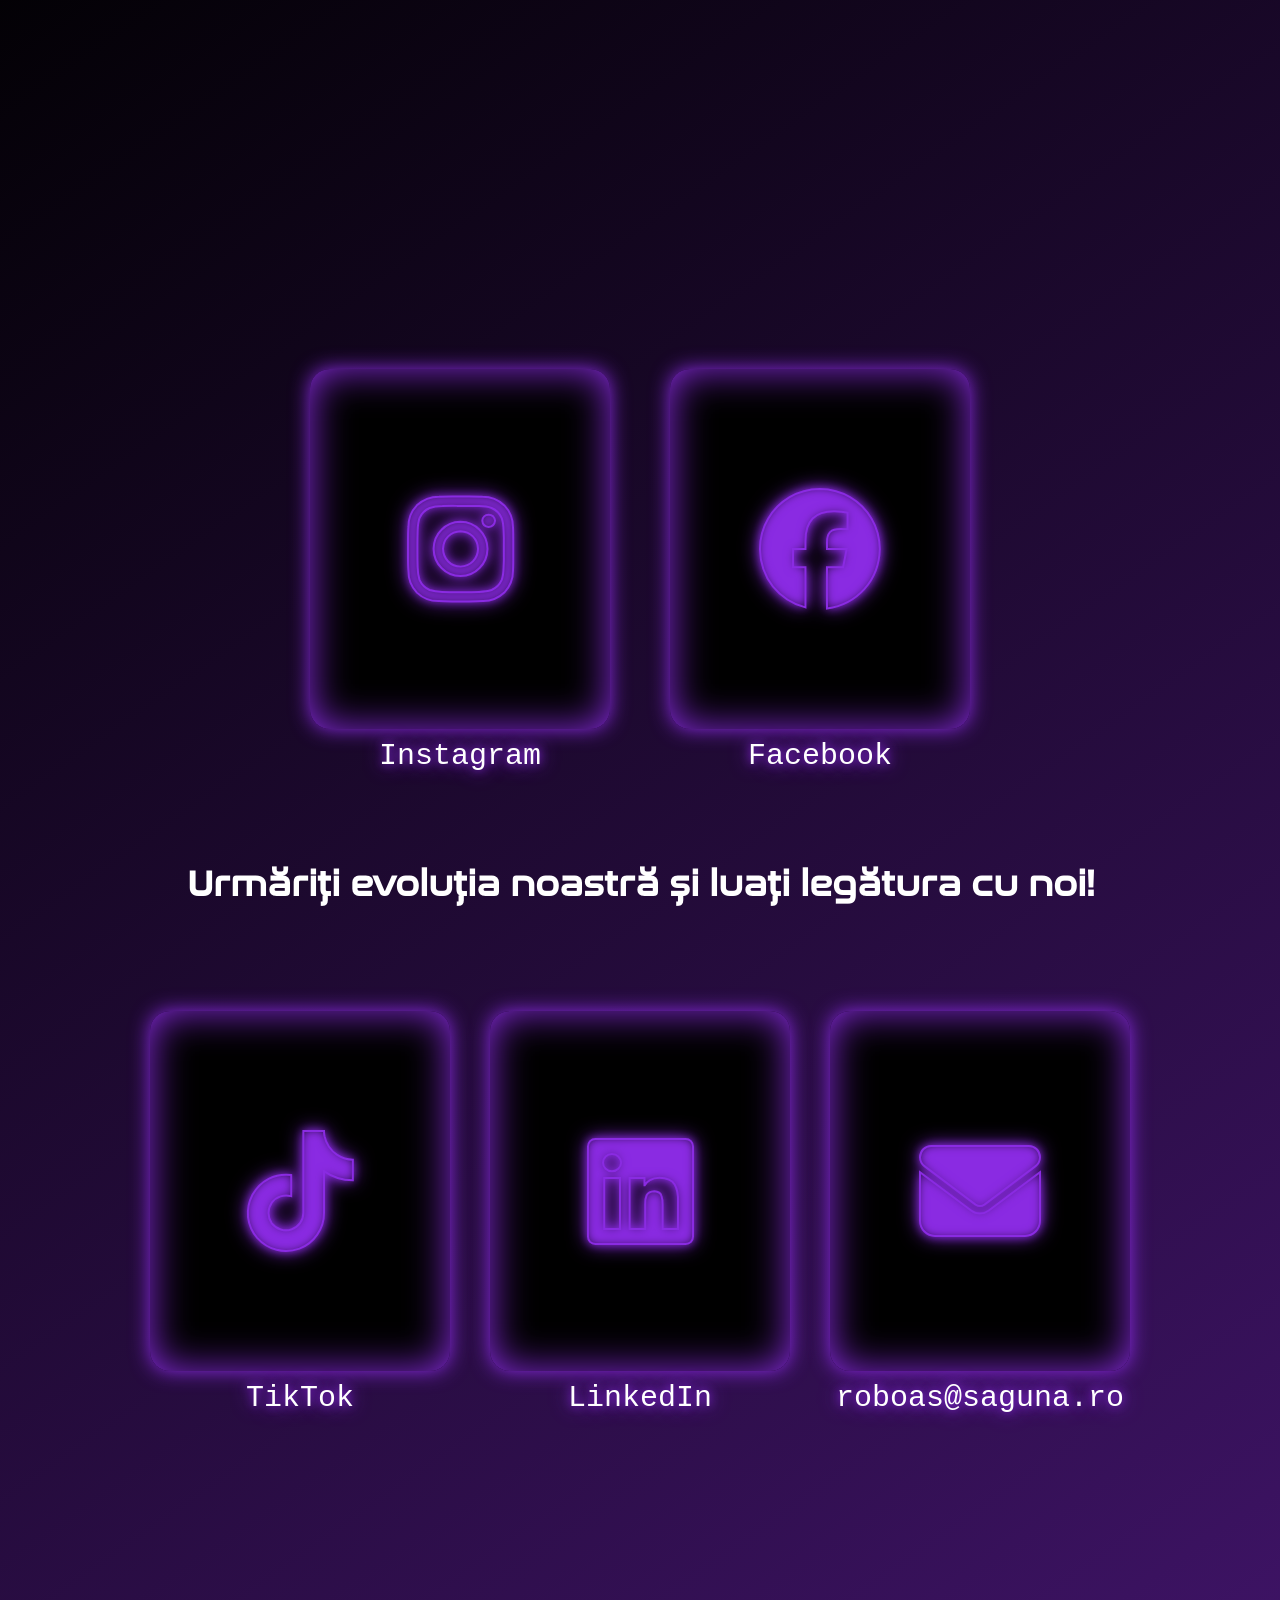
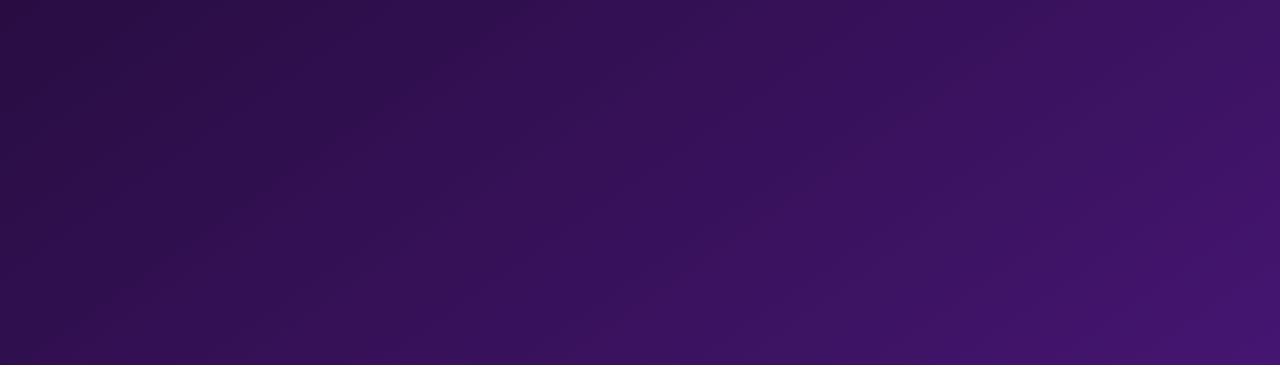
==== commit 17ddf53e: "small fix" ====
--- a/index.html
+++ b/index.html
@@ -232,7 +232,7 @@
 			<span id="donatii"></span>
 			<h2 class="misc-mono">Susține RoboAS!</h2>
 			<div class="-content">
-				<p>Ajutați-ne să pregătim <strong>următoarele generații</strong> de viitori adulți! Susținerea voastră ne ajută să ne construim robotul, să participăm și să ne deplasăm la concursuri și îmbunătățeste metodele de educație alternativă în România. Împreună putem face o schimbare!</p>
+				<p>Ajutați-ne să pregătim <strong>următoarele generații</strong> de adulți! Susținerea voastră ne ajută să ne construim robotul, să participăm și să ne deplasăm la concursuri și îmbunătățeste metodele de educație alternativă în România. Împreună putem face o schimbare!</p>
 				<script async
   					src="https://js.stripe.com/v3/buy-button.js">
 				</script>
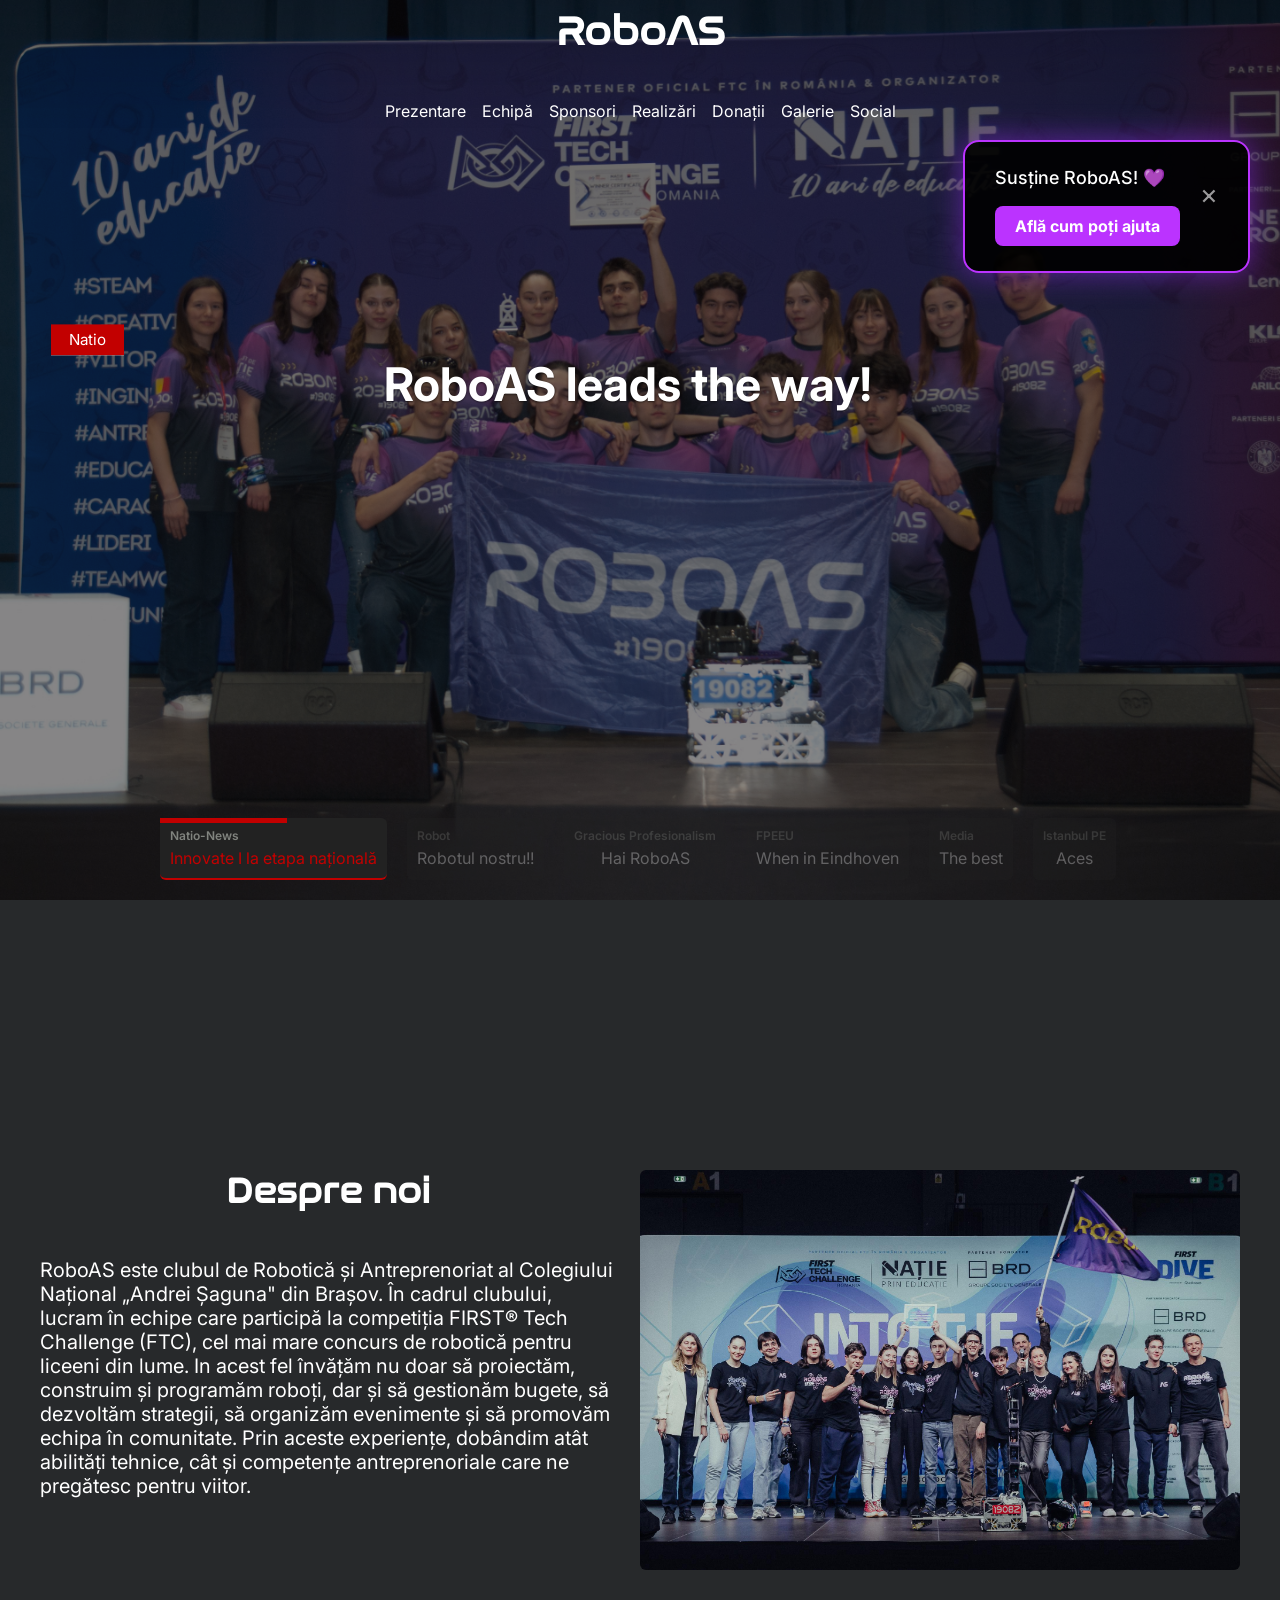
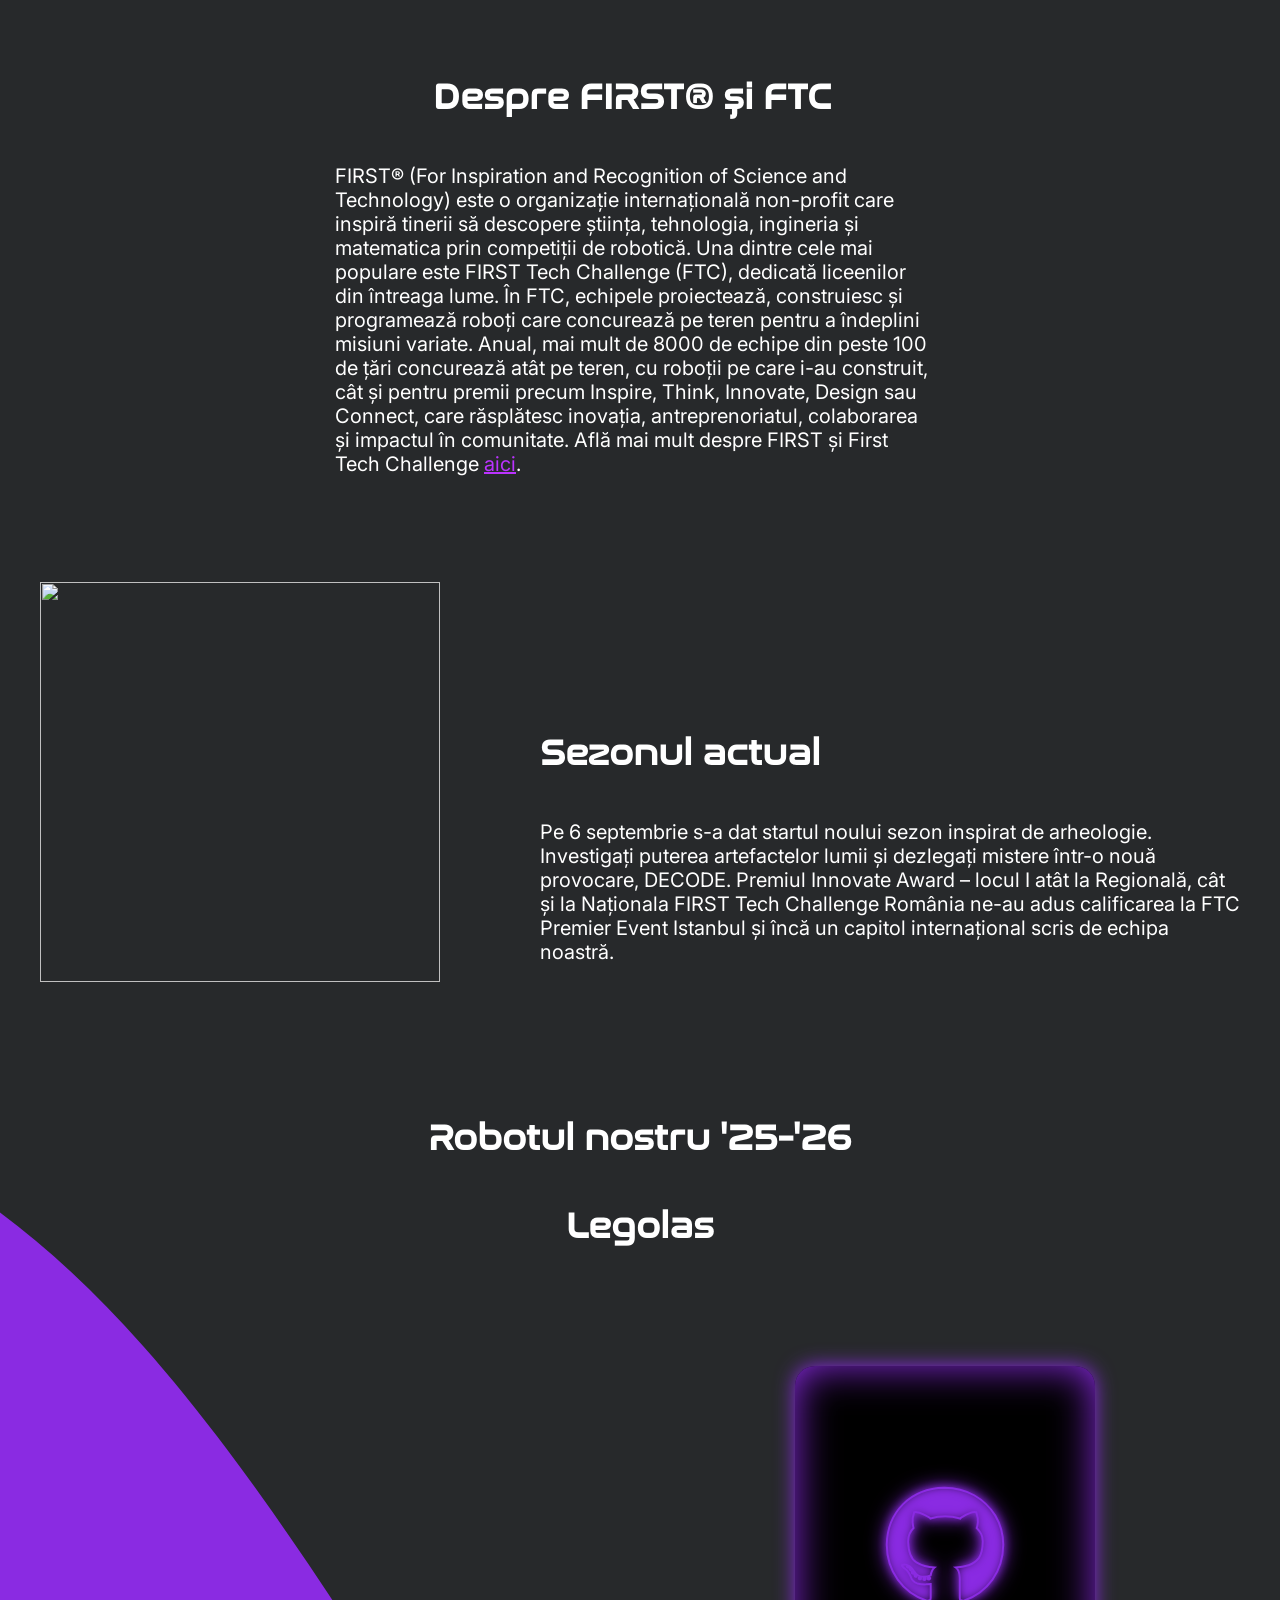
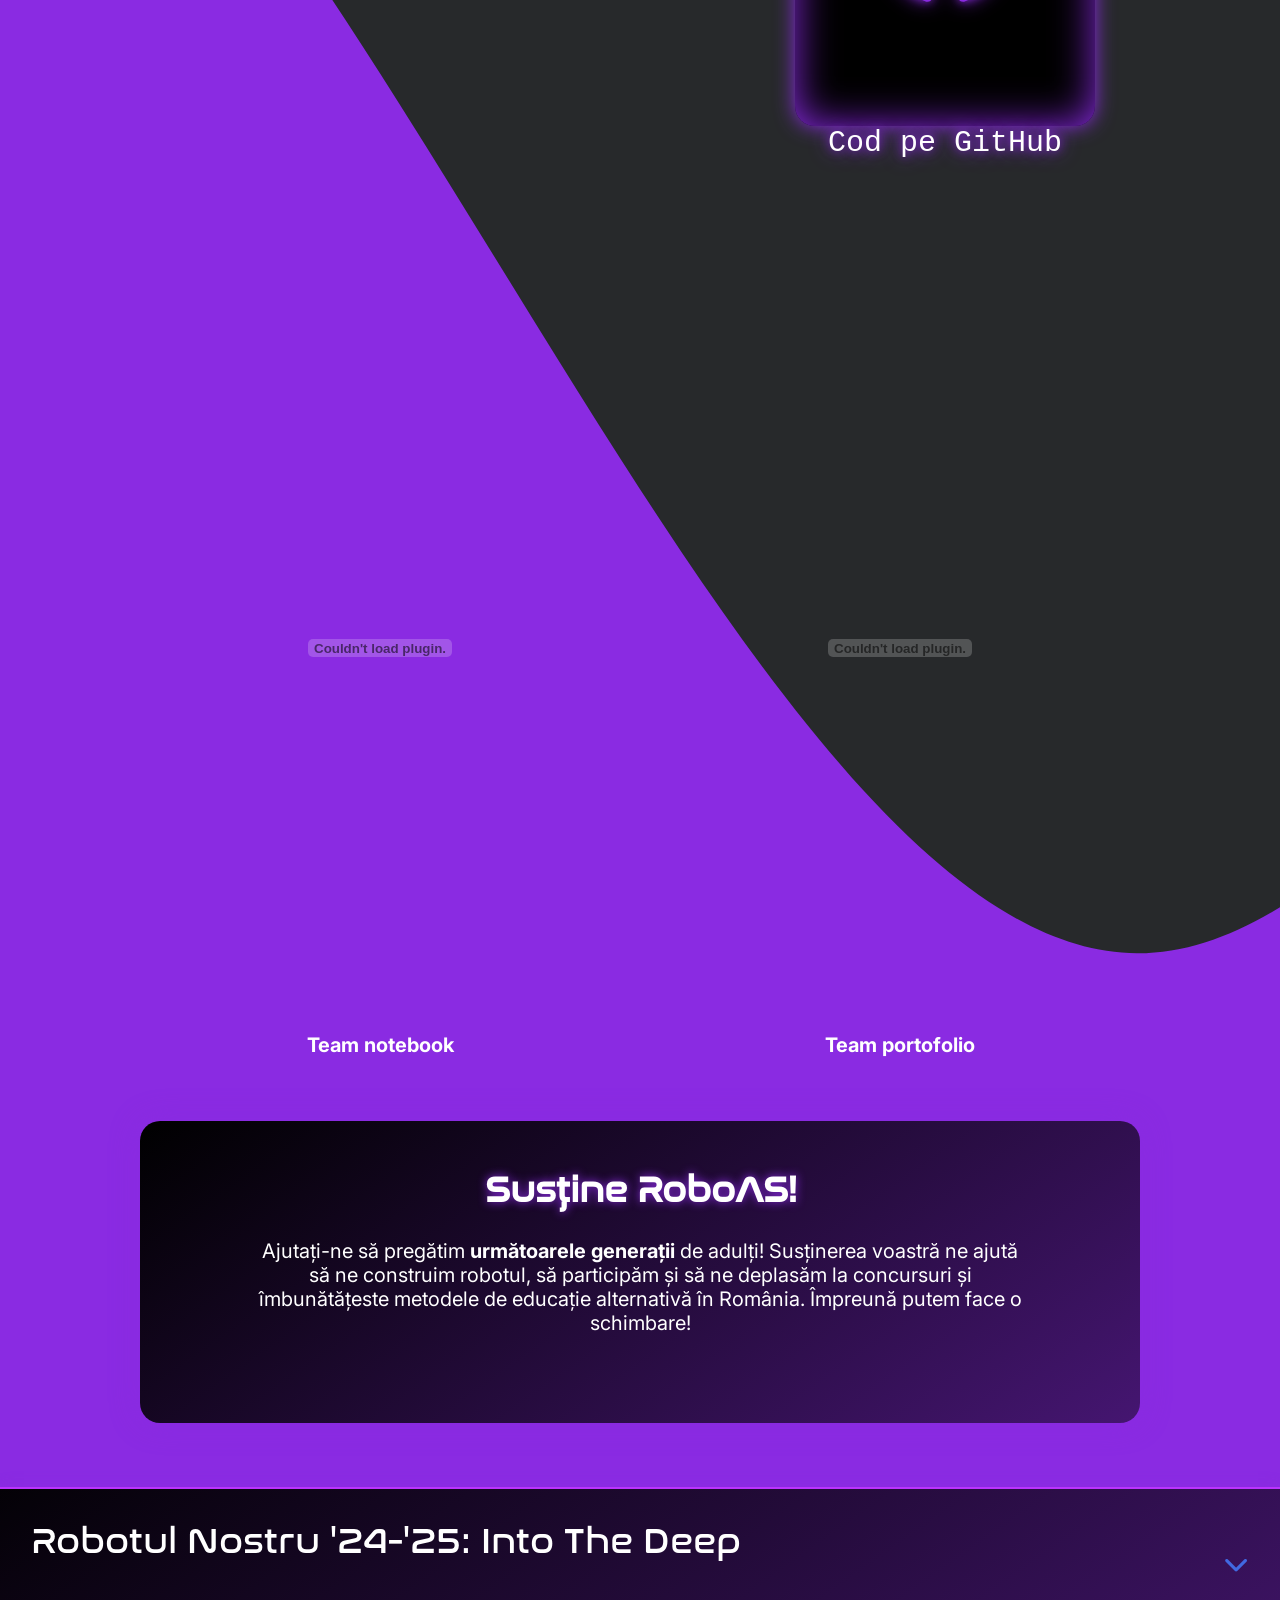
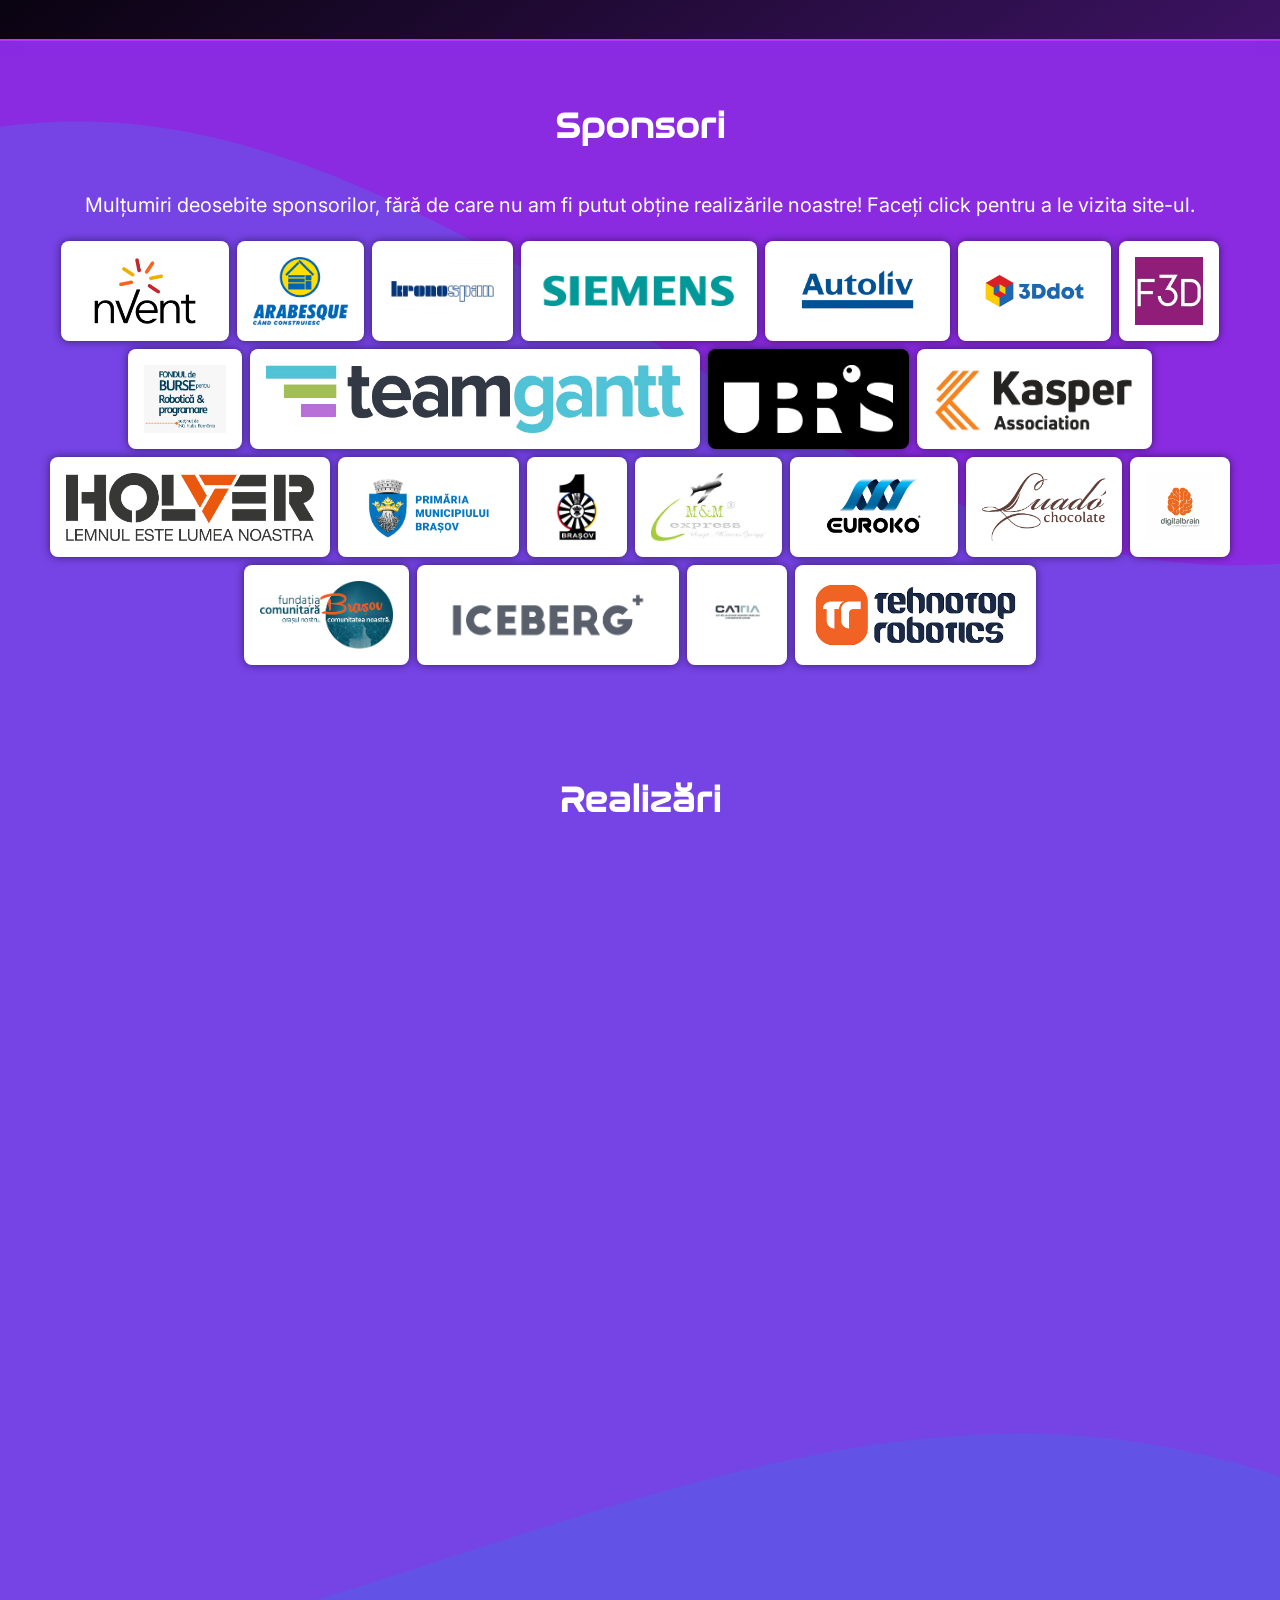
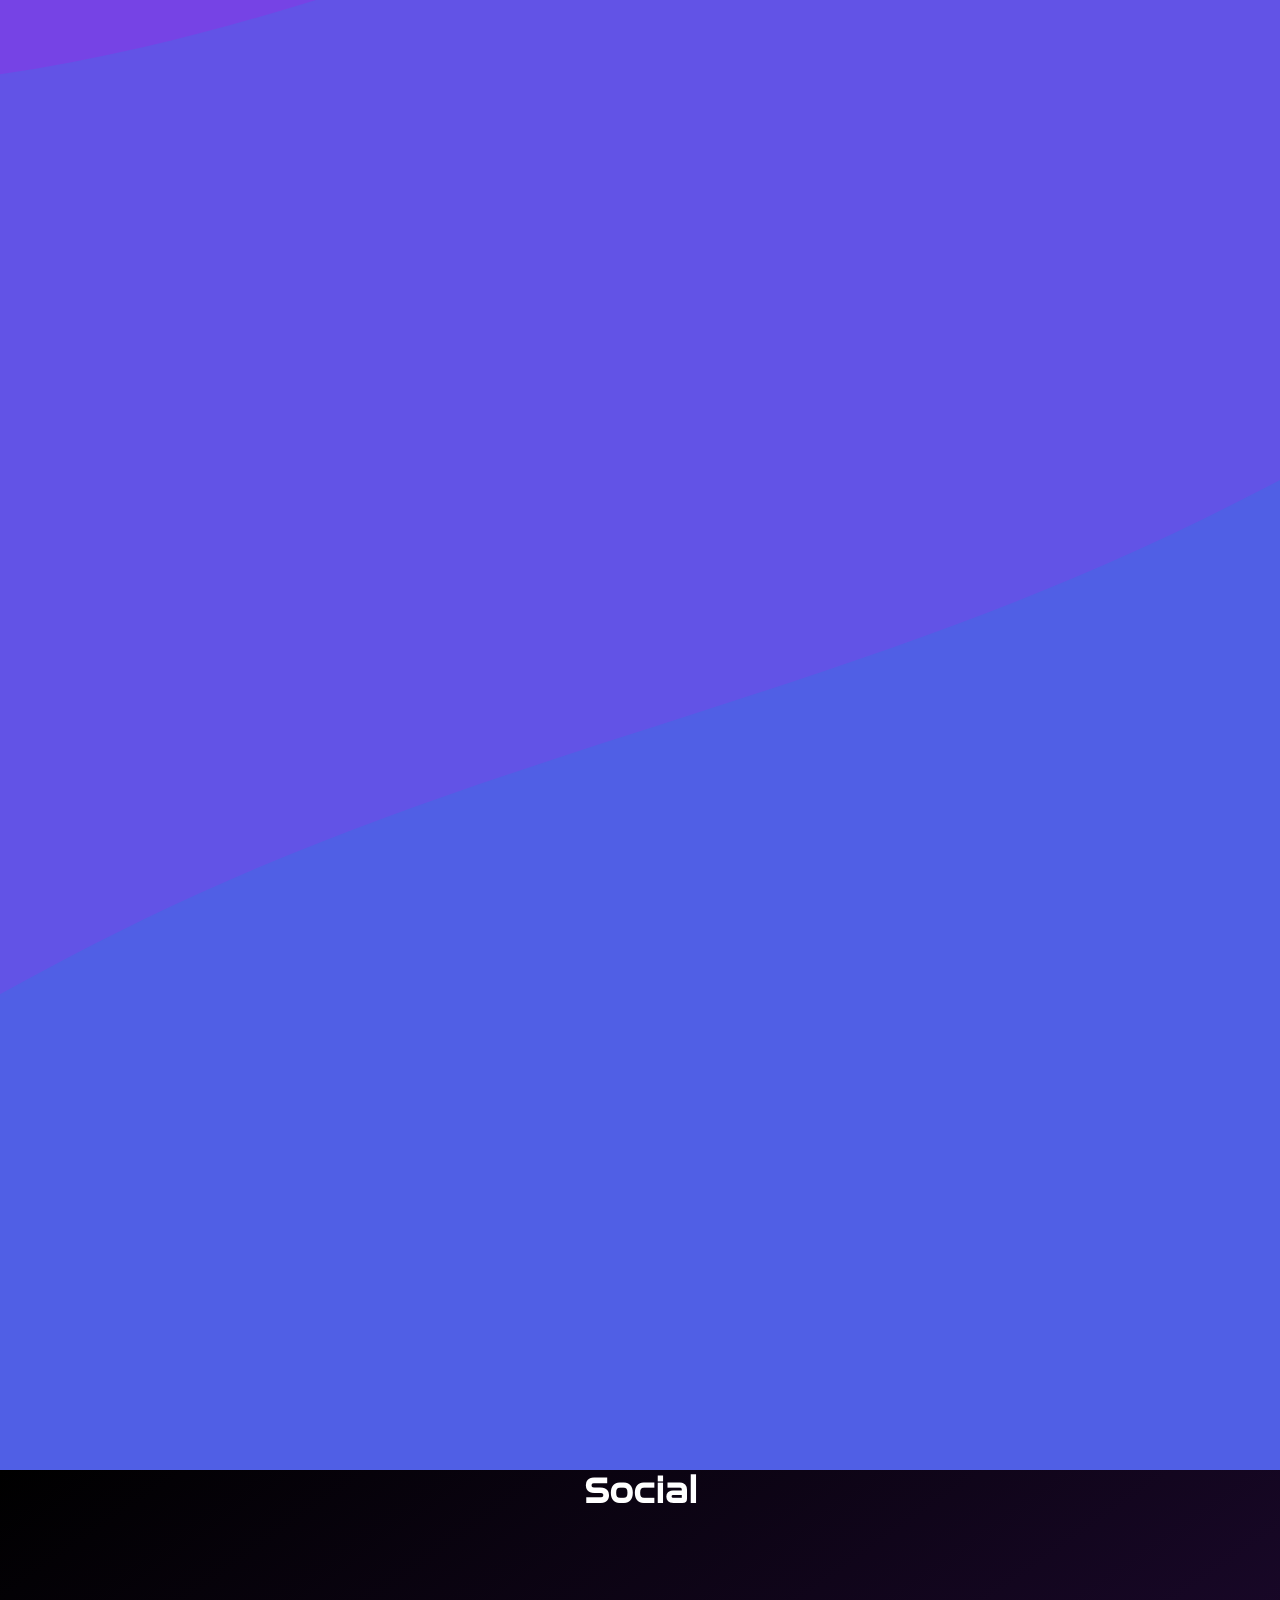
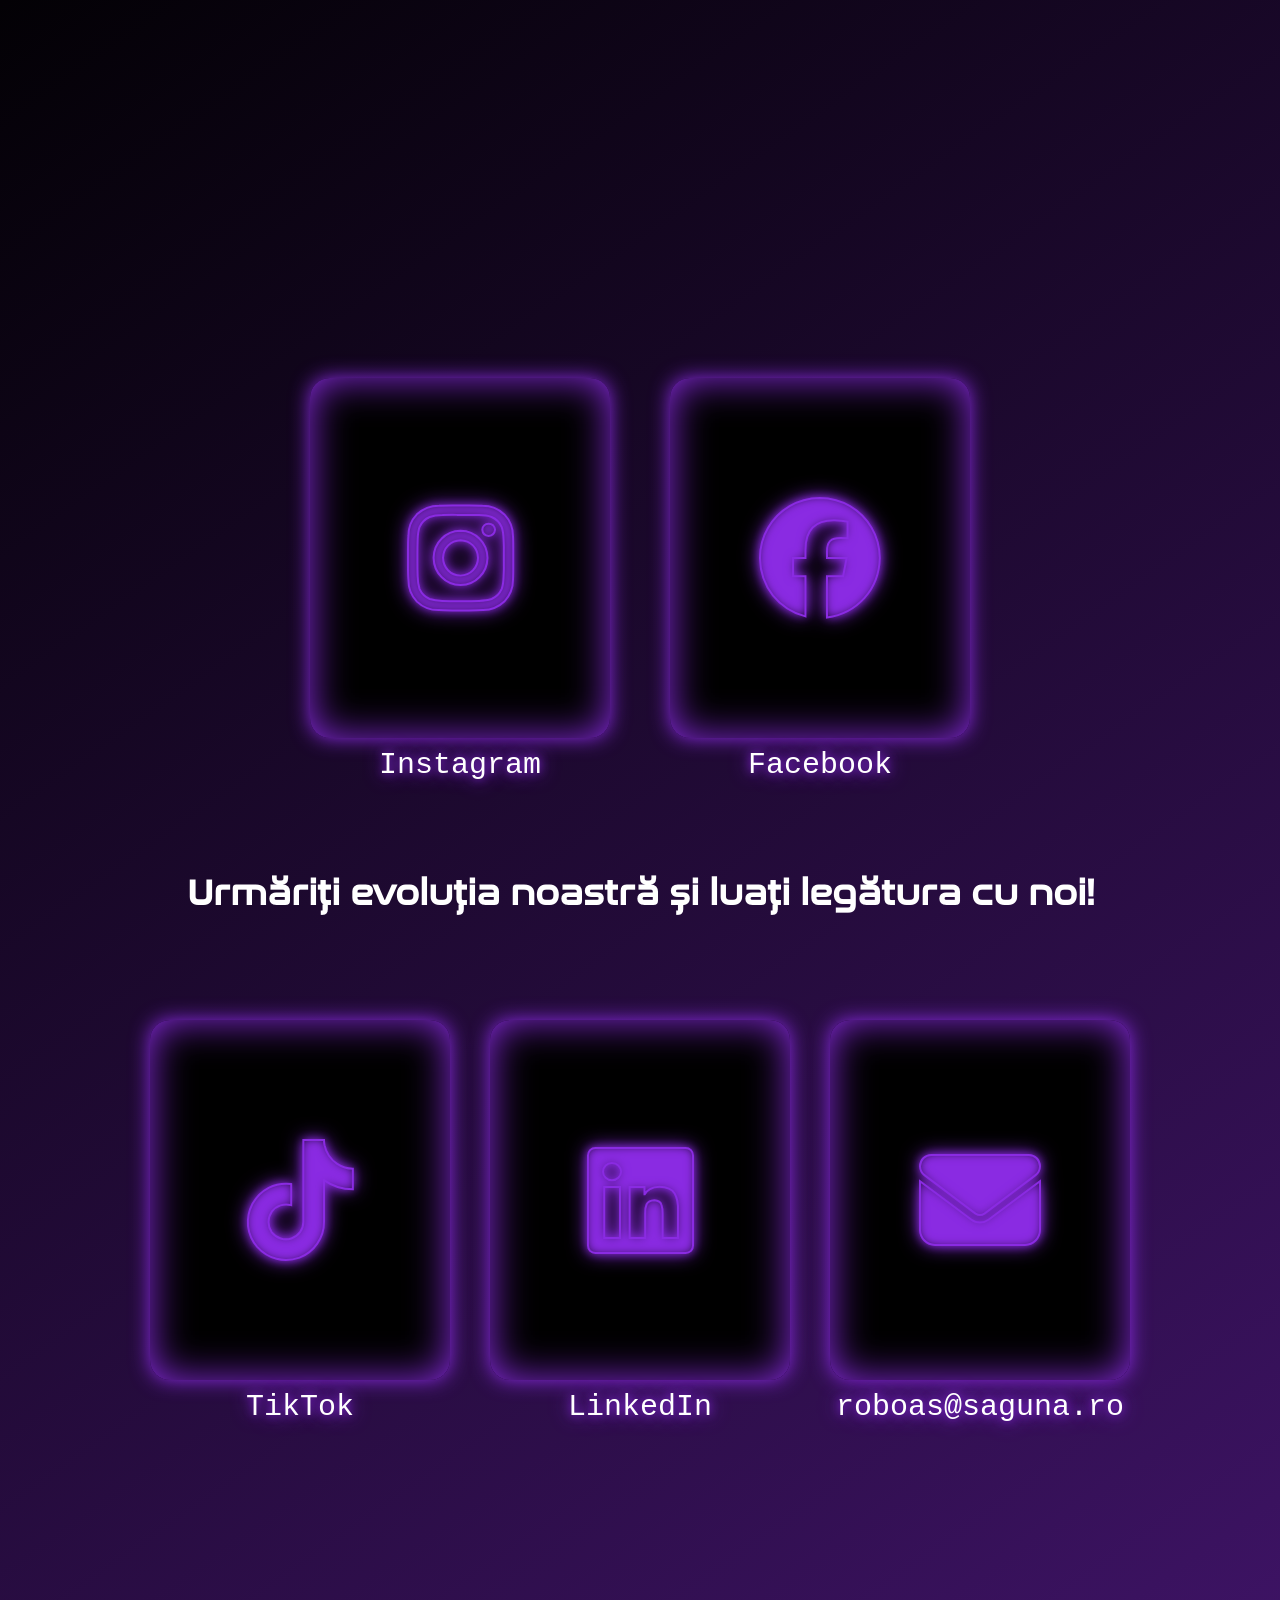
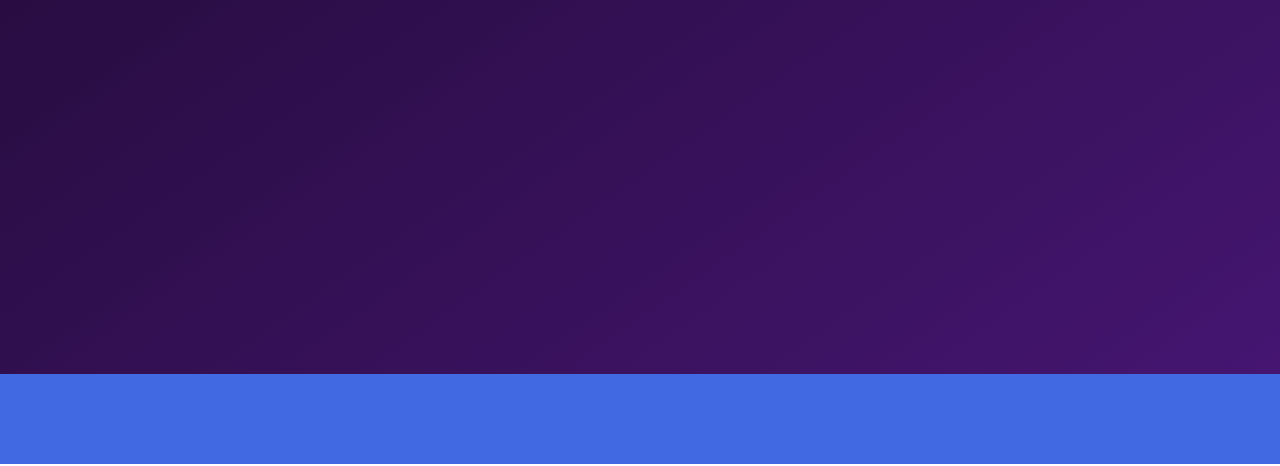
==== commit 0f518cbf: "season materials" ====
--- a/index.html
+++ b/index.html
@@ -131,6 +131,22 @@
 						<span class="main-post__tag">FPEEU</span>
 						</div>
 						<h1 class="main-post__title">Proud to represent Romania</h1>
+						<a class="main-post__link" href="#">
+						<svg class="main-post__link-icon main-post__link-icon--arrow" width="37" height="12" viewBox="0 0 37 12" fill="none" xmlns="http://www.w3.org/2000/svg">
+							<path d="M0 6H36.0001M36.0001 6L31.0001 1M36.0001 6L31.0001 11" stroke="white" />
+						</svg>
+						</a>
+					</div>
+					</article>
+					<article class="main-post main-post--not-active">
+					<div class="main-post__image">
+						<img src="static/regioslider/mecicuboogey.jpeg" loading="lazy" />
+					</div>
+					<div class="main-post__content">
+						<div class="main-post__tag-wrapper">
+						<span class="main-post__tag">Istanbul PE</span>
+						</div>
+						<h1 class="main-post__title">3rd place Rumeli Division</h1>
 						<a class="main-post__link" href="#">
 						<svg class="main-post__link-icon main-post__link-icon--arrow" width="37" height="12" viewBox="0 0 37 12" fill="none" xmlns="http://www.w3.org/2000/svg">
 							<path d="M0 6H36.0001M36.0001 6L31.0001 1M36.0001 6L31.0001 11" stroke="white" />
@@ -190,6 +206,15 @@
 				</div>
 				<h2 class="post__title">The best</h2>
 				</article>
+				<article class="post">
+				<div class="progress-bar">
+					<div class="progress-bar__fill"></div>
+				</div>
+				<div class="post__header">
+					<span class="post__tag">Istanbul PE</span>
+				</div>
+				<h2 class="post__title">Aces</h2>
+				</article>
 			  </div>
 			  </div>
 		</div>
@@ -227,6 +252,69 @@
 				</div>
 			</div>
 		</div>
+		<div id="section-9">
+					<h2 class="misc-mono">Robotul nostru '25-'26</h2>
+				<div id="robot-content">
+				<div class="-content">
+					<div>
+						<h2 class="misc-mono genesis">Legolas</h2>
+					</div>
+				</div>
+				<div id="robot-down">
+					<div id="robot-left">
+						<iframe src="https://gmail5298211.autodesk360.com/shares/public/SH28cd1QT2badd0ea72bc0e4fef05dc5ab94?mode=embed"  width="500px" height="500px" allowfullscreen="true" webkitallowfullscreen="true" mozallowfullscreen="true"  frameborder="0" align:left></iframe>
+					</div>
+					<div id="robot-right">
+						<a href="https://github.com/Robo-AS">
+							<div class="glow-button">
+								<i class="fa-brands fa-github"></i>
+							</div>
+							<span class="glow-label">Cod pe GitHub</span>
+						</a>
+					</div>
+				</div>
+				<style>
+					.pdf-desktop {
+					display: block;
+					width: 500px;
+					height: 750px;
+				}
+				.pdf-desktop embed {
+					width: 500px;
+					height: 750px;
+				}
+				.pdf-mobile {
+					display: none;
+					margin: 20px 0;
+				}
+				@media only screen and (max-width: 768px) {
+					.pdf-desktop { display: none; }
+					.pdf-mobile { display: block; }
+				}
+				</style>
+				<div id="materials">
+				<div id="robot-left">
+					<div class="pdf-desktop">
+					<embed src="static/caiet.pdf" type="application/pdf">
+					</div>
+					<div class="pdf-mobile">
+					<a href="static/caiet.pdf" target="_blank">📄 View Team Notebook (PDF)</a>
+					</div>
+					<h2>Team notebook</h2>
+				</div>
+
+				<div id="robot-right">
+					<div class="pdf-desktop">
+					<embed src="static/portofoliu2526.pdf" type="application/pdf">
+					</div>
+					<div class="pdf-mobile">
+					<a href="static/portofoliu2526.pdf" target="_blank">📄 View Team Portfolio (PDF)</a>
+					</div>
+					<h2>Team portofolio</h2>
+				</div>
+				</div>
+
+			</div>
 		
 		<div id="section-donatii">
 			<span id="donatii"></span>
@@ -492,7 +580,7 @@
 				</div>
 				<div class="mySlides fade">
 					<div class="numbertext">2 / 8</div>
-					<img src="static/regioslider/premiustandNatio.jpg">
+					<img src="static/regioslider/driveteamdeelita.jpeg">
 					<div class="text"></div>
 				</div>
 				<div class="mySlides fade">
